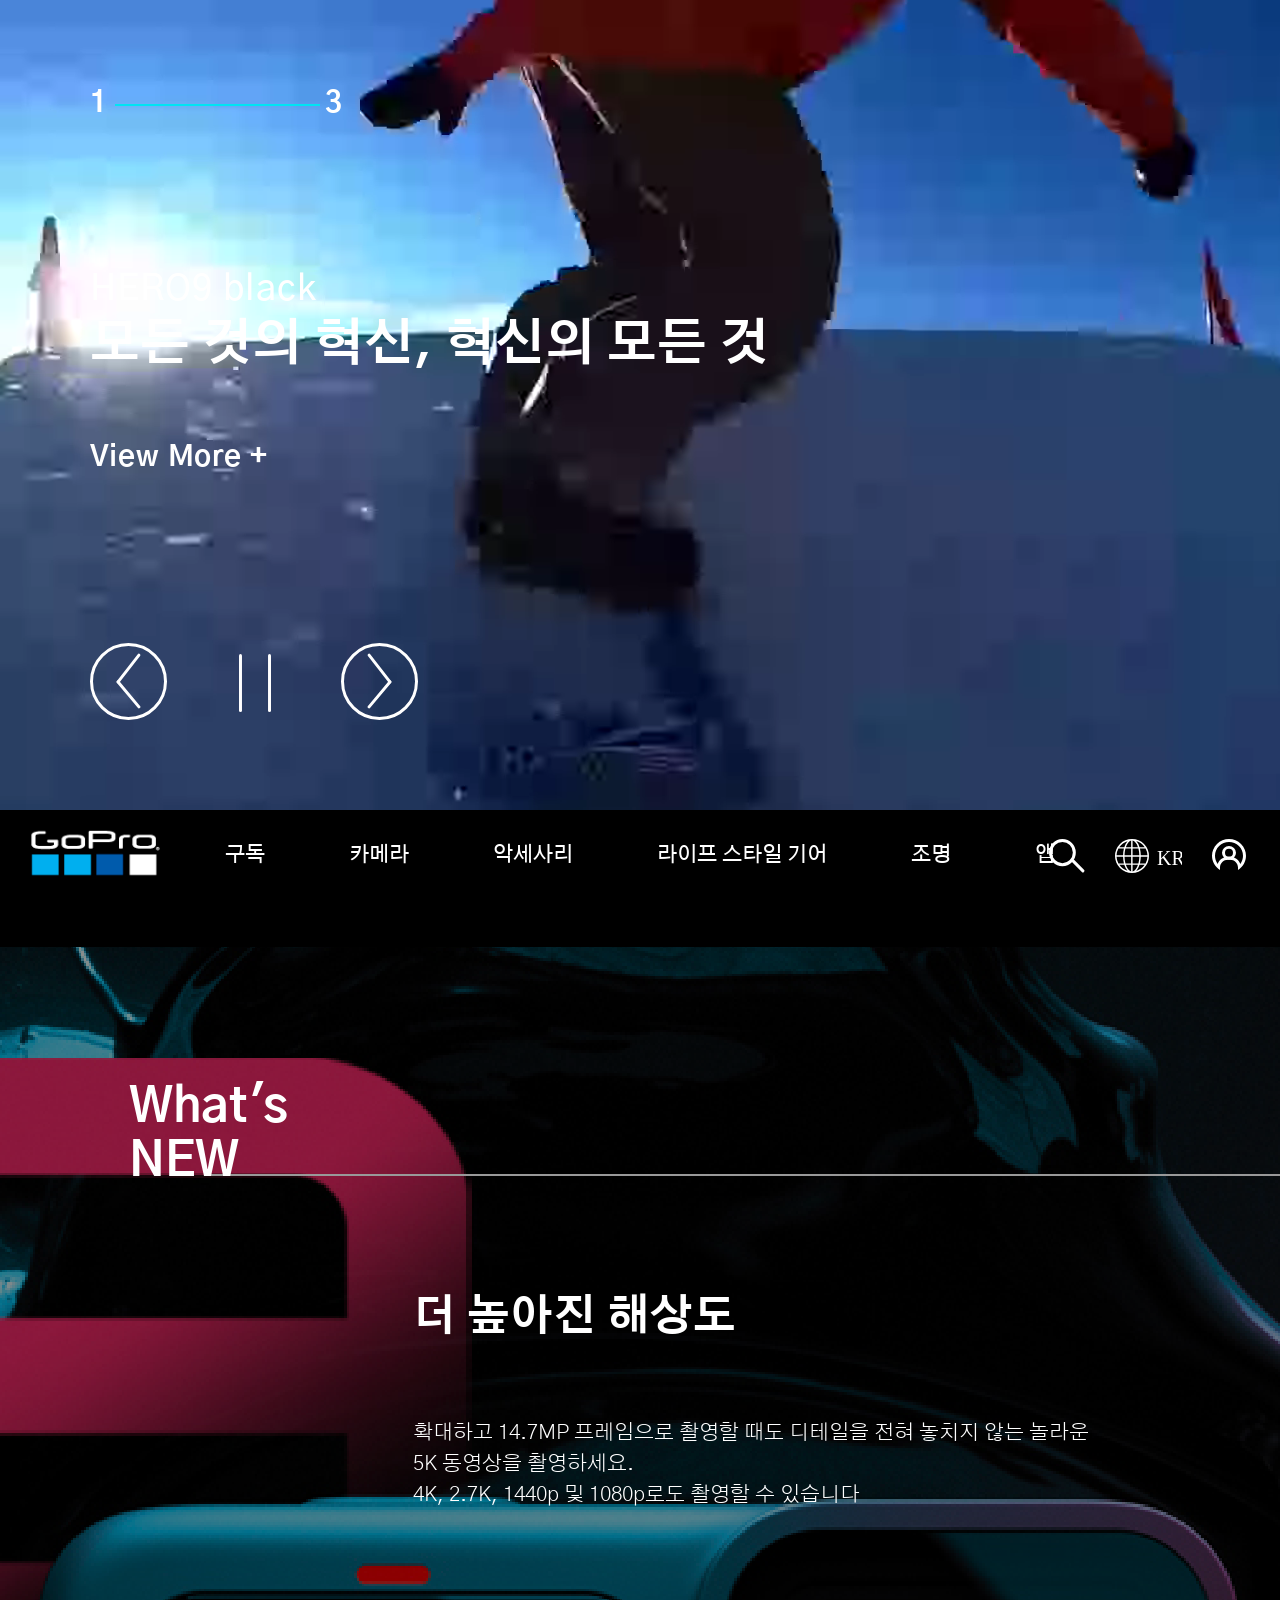
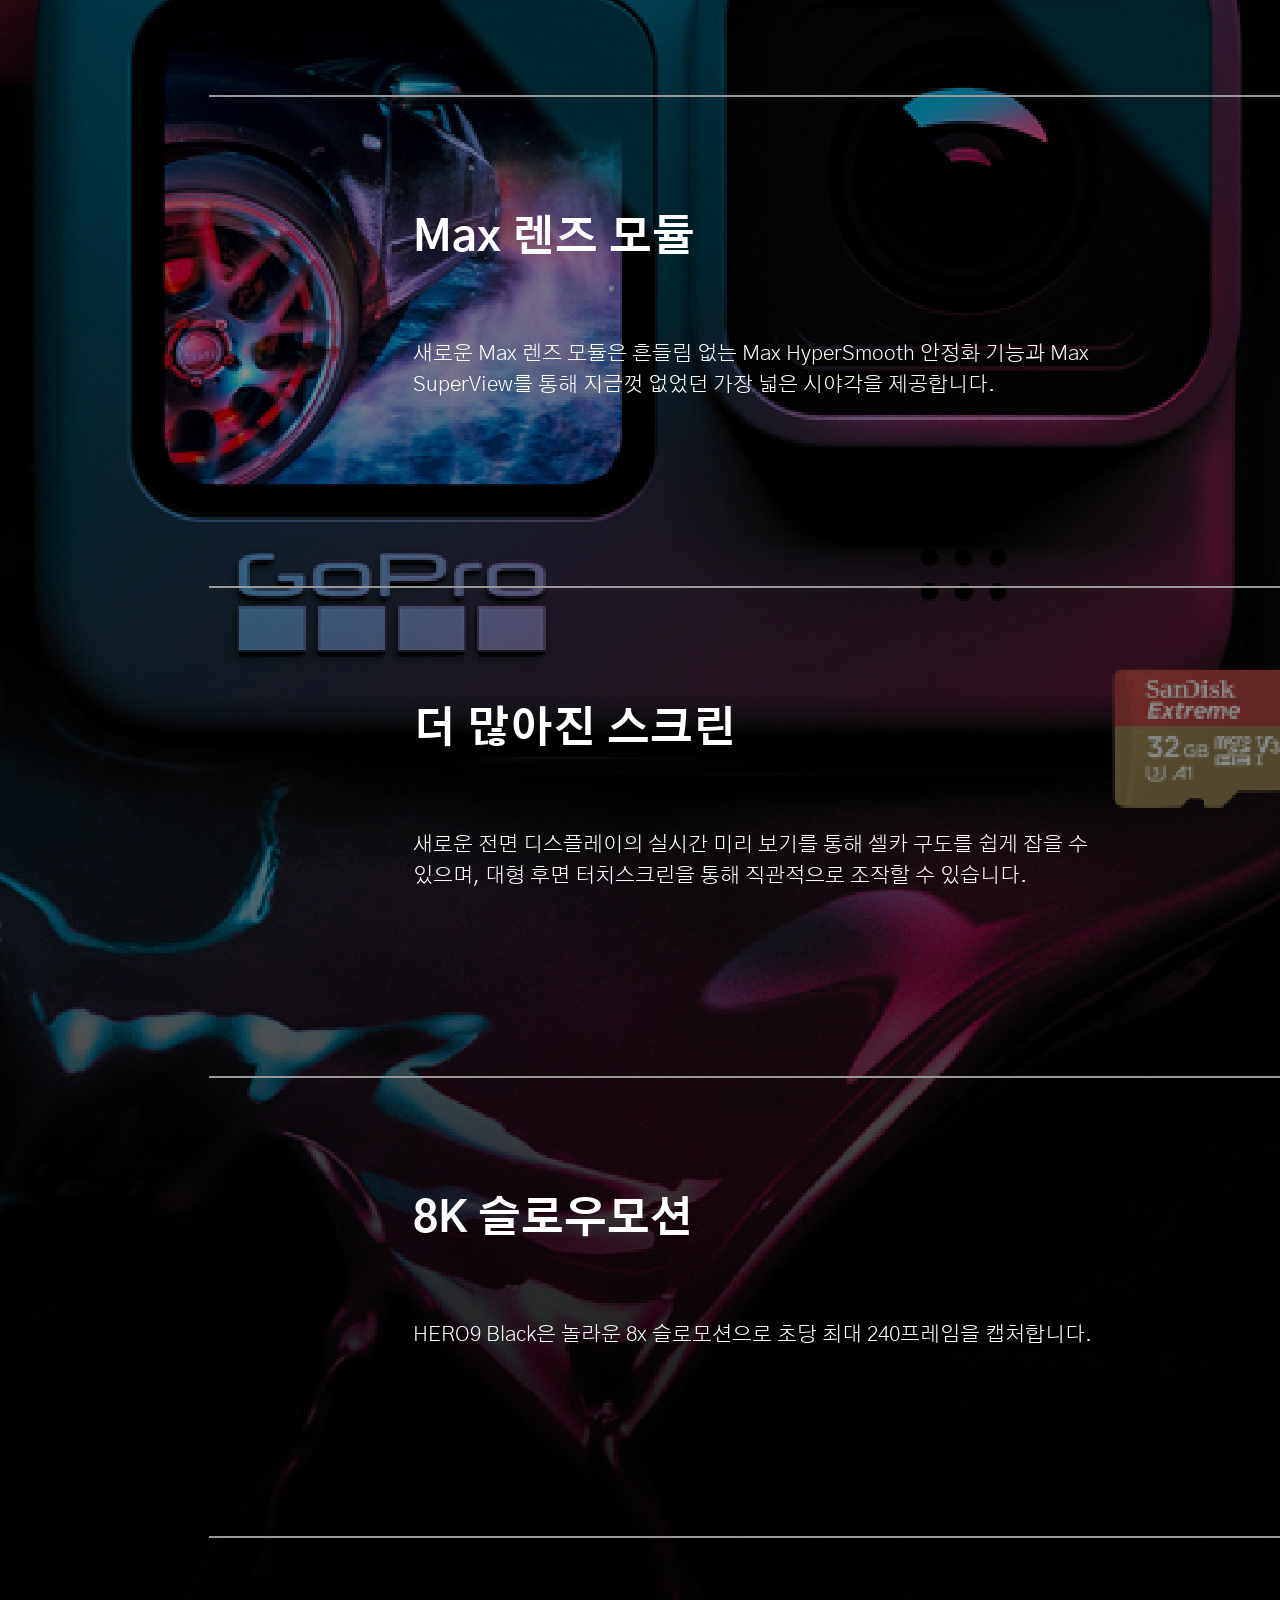
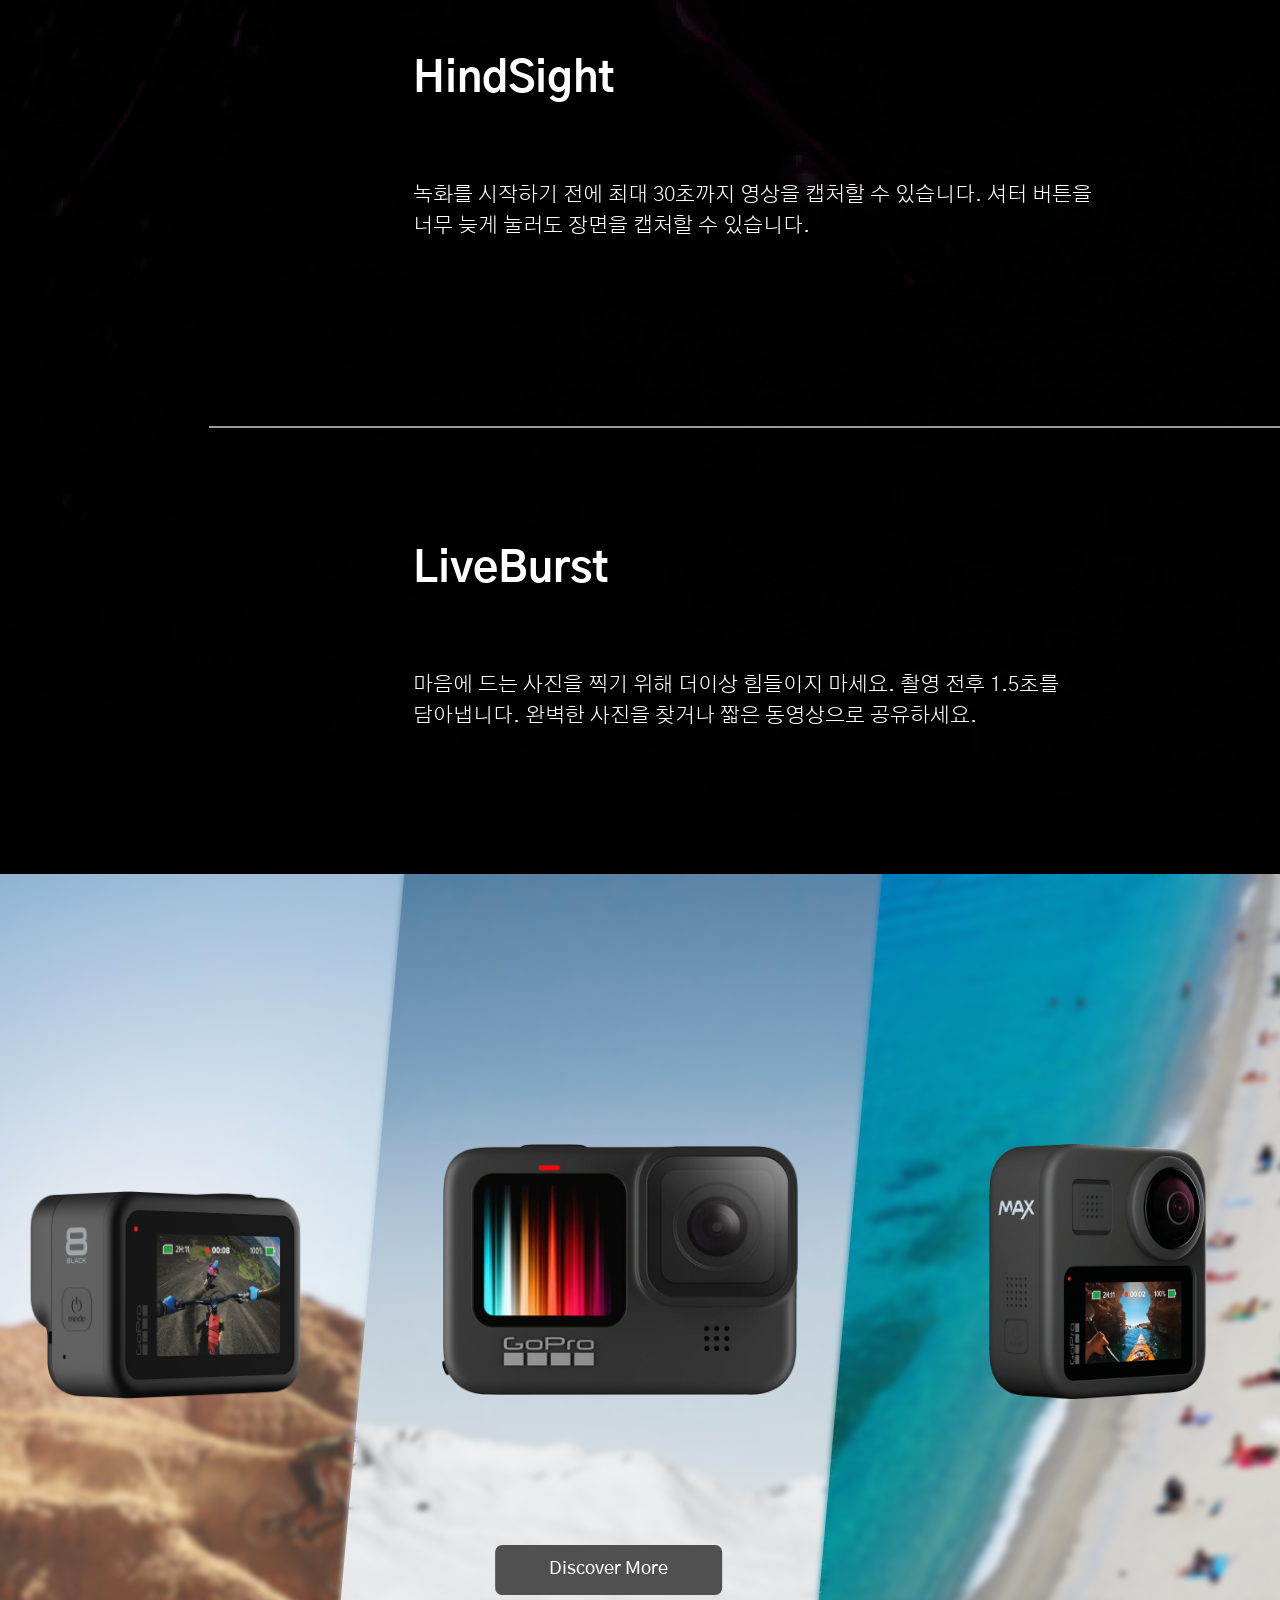
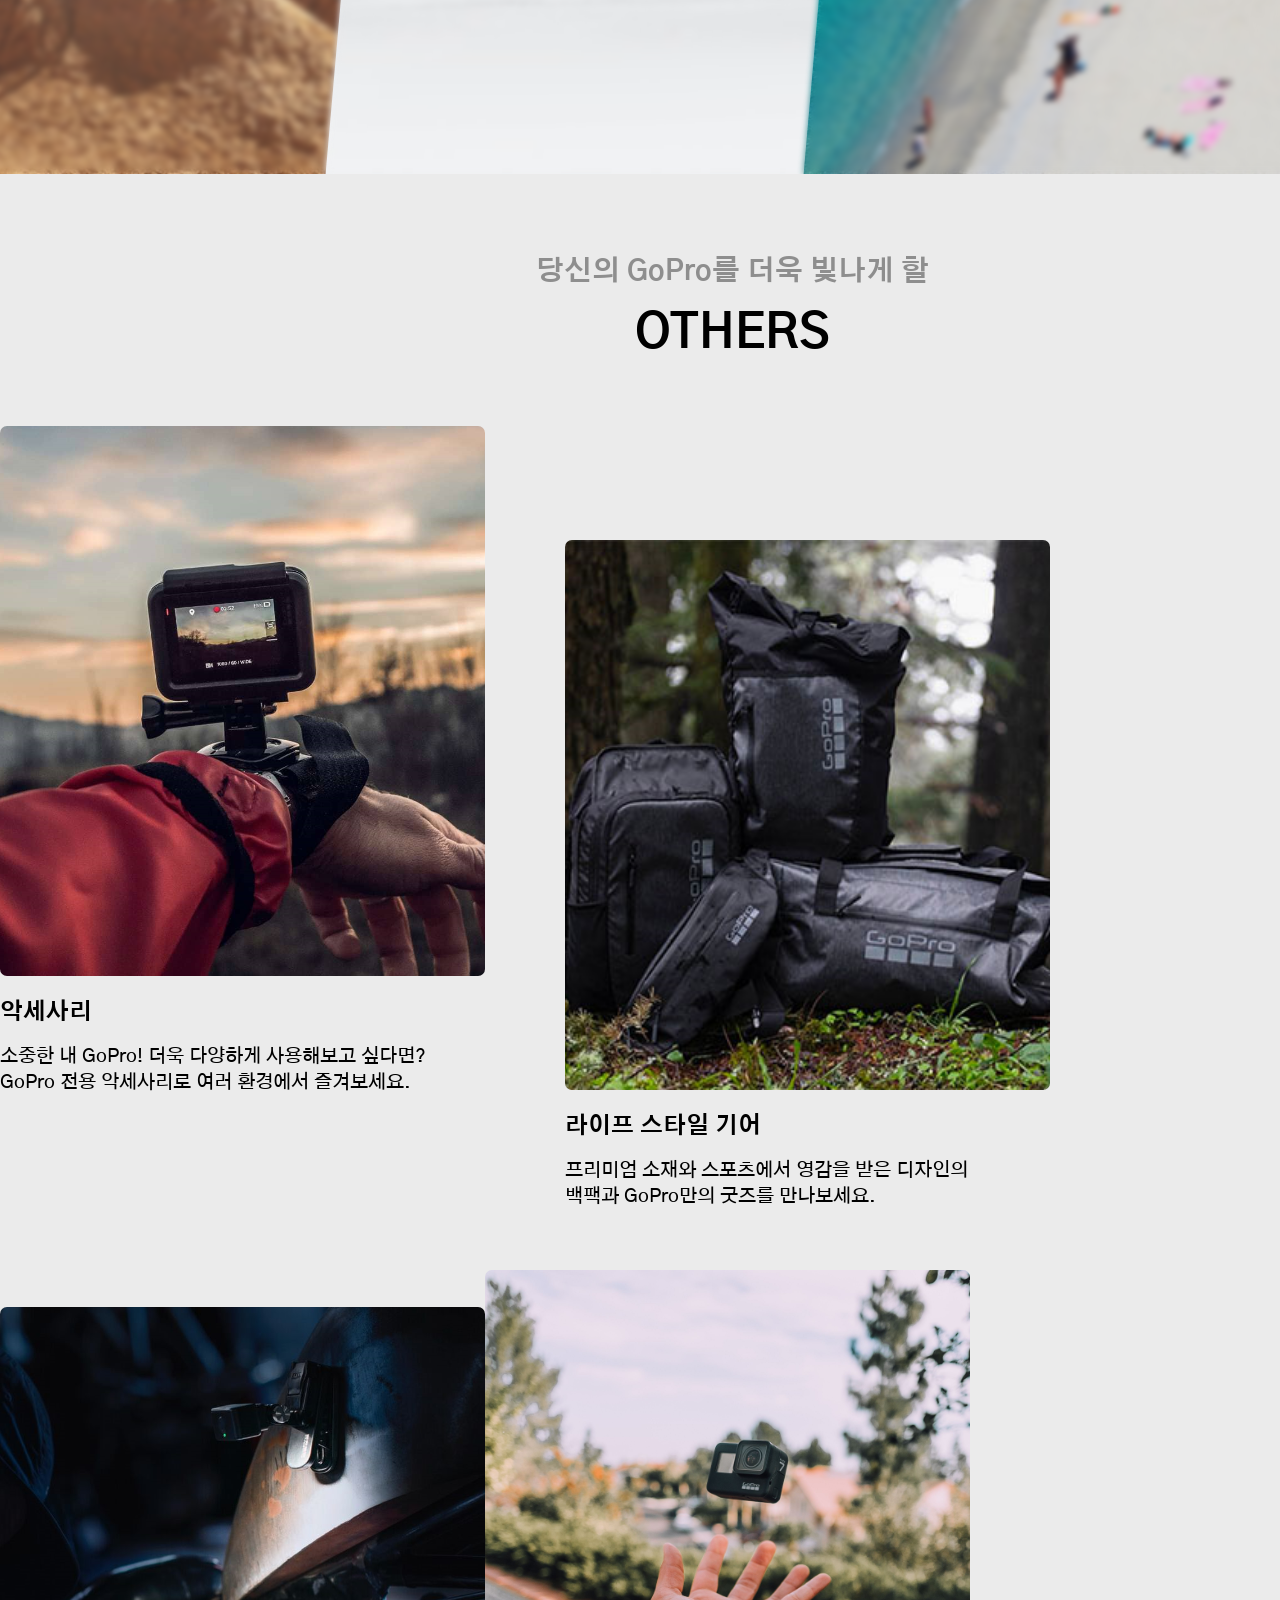
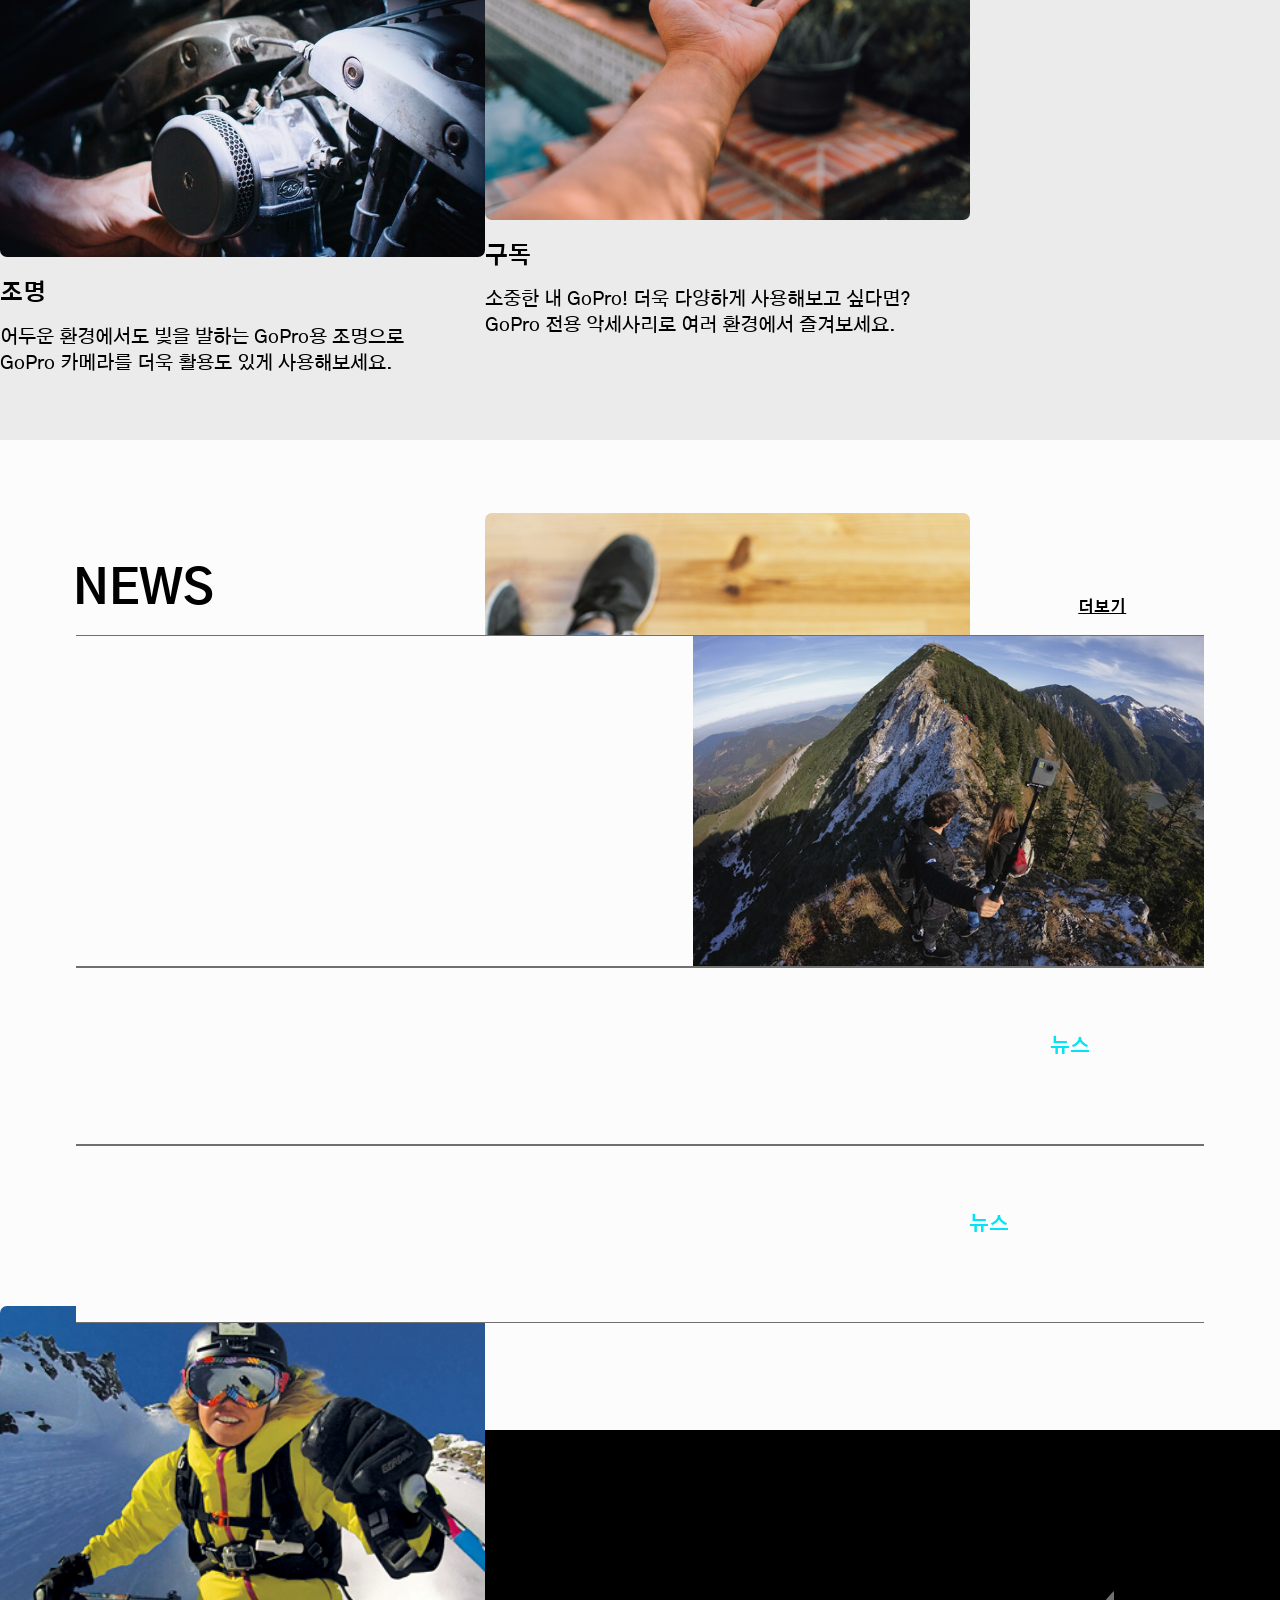
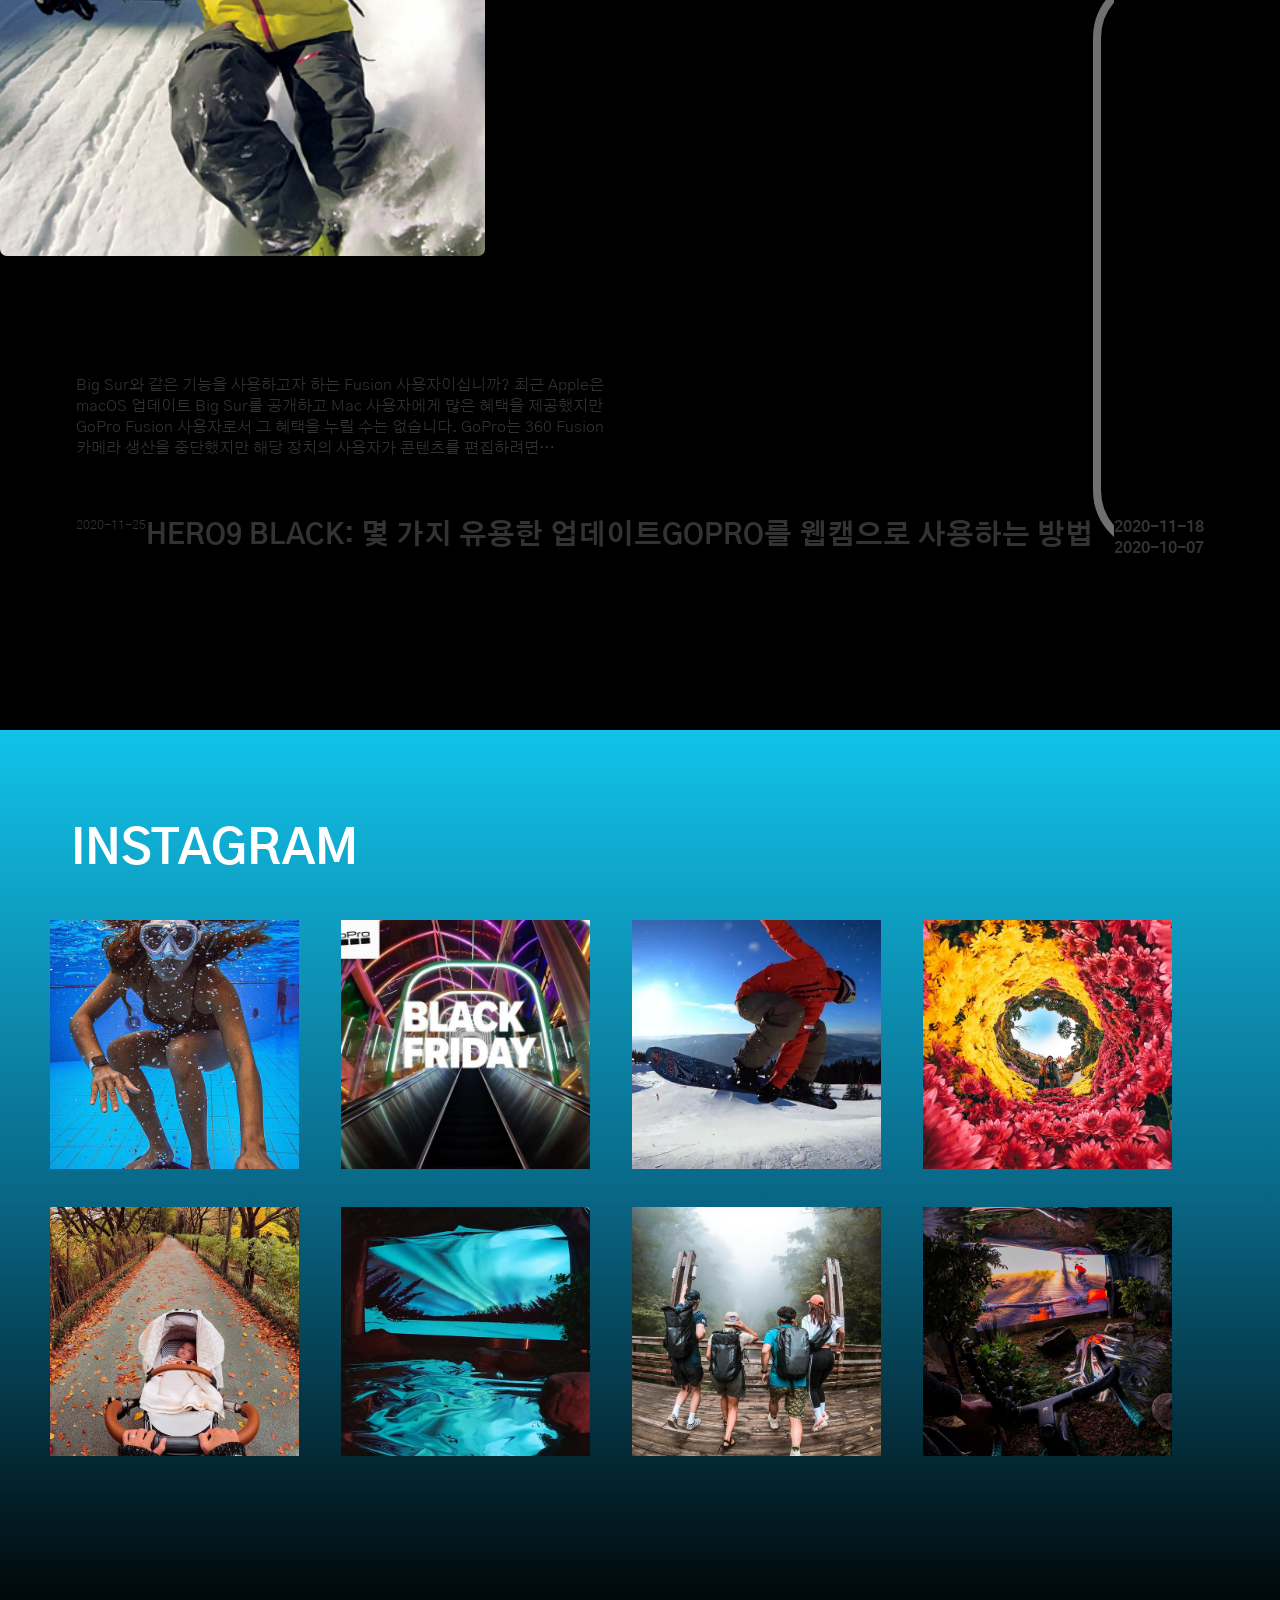
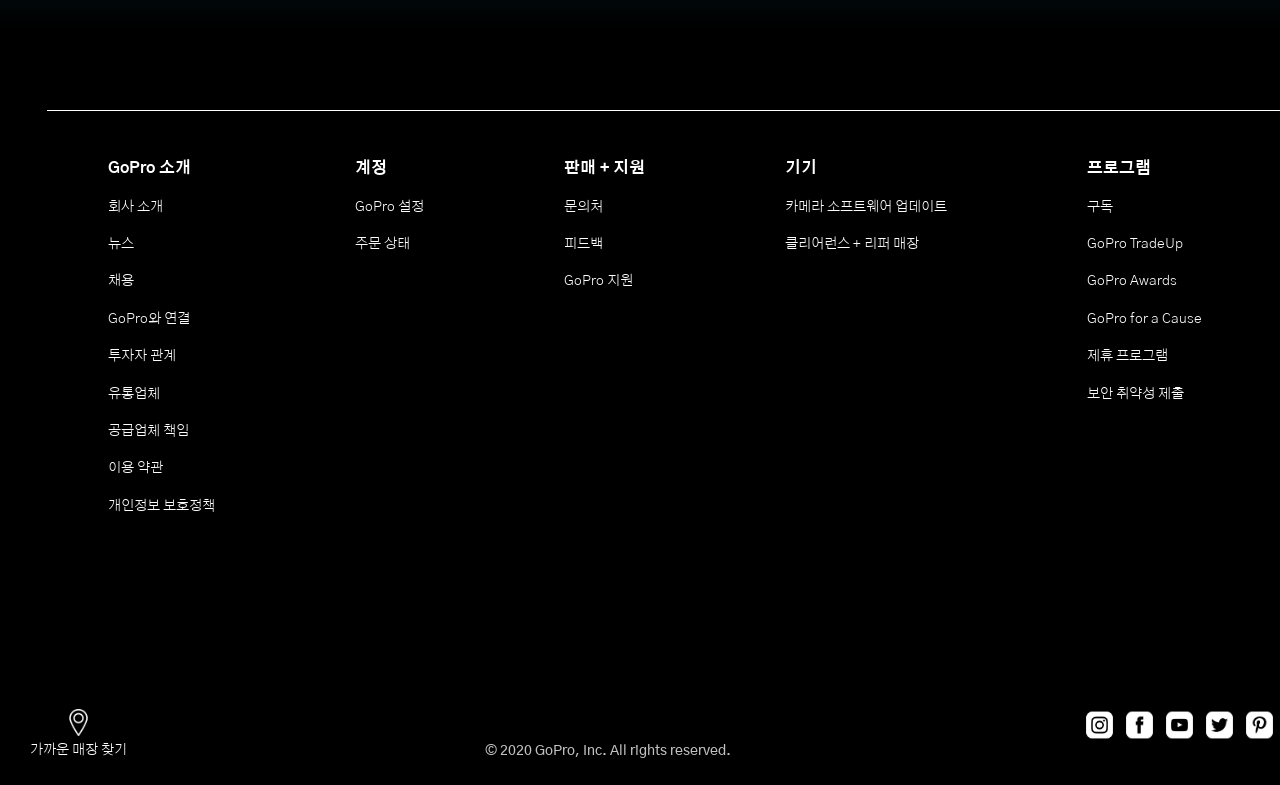
==== index.html @ 460a1410 "index title, 링크 추가" ====
<!DOCTYPE html>
<html lang="ko">

<head>
    <meta charset="UTF-8">
    <meta name="viewport" content="width=device-width, initial-scale=1.0">
    <title>GoPro - Be a Hero. Stay home</title>
    <link rel="apple-touch-icon" href="assets/img/common/iphone_icon.png">
    <link rel="shortcut icon" href="assets/img/common/androd_icon.png">
    <link rel="stylesheet" href="assets/css/swiper-bundle.css">
    <link rel="stylesheet" href="assets/css/common.css">
    <link rel="stylesheet" href="assets/css/layout.css">
    <link rel="stylesheet" href="assets/css/main.css">
    <script src="assets/js/jquery-1.12.4.min.js"></script>
    <script src="assets/js/swiper.min.js"></script>
    <script src="assets/js/common.js"></script>
    <script src="assets/js/main.js"></script>
</head>
<body>
    <div id="skip">
        <a href="#cnt1">본문 바로가기</a>
    </div>

    <div id="wrap">
        <header id="header" class="header">
            <h1 class="logo">
                <a href="index.html">
                    <img src="assets/img/common/GoPro_logo_white.svg" alt="GoPro 로고">
                    <div class="blind-b">GoPro</div>
                </a>
            </h1>
            <div class="util clearfix">
                <div class="search">
                    <button type="button" class="btn_open">
                        <span class="blind-b">검색창 열기</span>
                        <img src="assets/img/icon/search.svg" alt="검색창 열기">
                    </button>
                    <div class="search_wrap">
                        <form action="index.html" id="searchForm">
                            <div class="searchBg">
                                <label for="searchTxt" class="blind-b">검색어</label>
                                <input type="text" id="searchTxt" name="searchTxt" placeholder="검색어를 입력해주세요.">
                                <button><img src="#" alt="검색"></button>
                            </div>
                        </form>
                        <button type="button" class="btn_close">
                            <span class="blind-b">검색창 닫기</span>
                            <img src="assets/img/icon/close_btn.svg" alt="검색창 닫기">
                        </button>
                    </div>
                </div>
                <div class="lang">
                    <button type="button" >
                        <span class="blind-b">언어설정</span>
                        <img src="assets/img/icon/language.svg" alt="언어 설정">
                    </button>
                    <ul>
                        <li>
                            <a href="https://gopro.com/ko/kr/" class="first" aria-current="page">KOR</a>
                        </li>
                        <li>
                            <a href="https://gopro.com/en/us/">ENG</a>
                        </li>
                        <li>
                            <a href="https://gopro.com/ja/jp/" class="last">JAP</a>
                        </li>
                    </ul>
                </div>
                <div class="account">
                    <button type="button">
                        <span class="blind-b">계정</span>
                        <a href="https://gopro.com/login"><img src="assets/img/icon/account.svg" alt="계정"></a>
                    </button>
                </div>
            </div>
            <nav id="pcGnb">
                <ul id="pcUl">
                    <li><a href="">구독</a></li>
                    <li>
                        <a href="">카메라</a>
                        <div class="dep2wrap clearfix">
                            <ul>
                                <li><a href="">HERO9 BLACK</a></li>
                                <li><a href="">HERO8 BLACK</a></li>
                                <li><a href="">MAX</a></li>
                                <li><a href="">HERO7 BLACK</a></li>
                                <li><a href="">카메라 비교</a></li>
                            </ul>
                        </div>
                    </li>
                    <li>
                        <a href="">악세사리</a>
                        <div class="dep2wrap">
                            <ul>
                                <li><a href="">마운트</a></li>
                                <li><a href="">모듈</a></li>
                                <li><a href="">배터리</a></li>
                                <li><a href="">케이스</a></li>
                                <li><a href="">보호</a></li>
                            </ul>
                        </div>
                    </li>
                    <li>
                        <a href="">라이프 스타일 기어</a>
                        <div class="dep2wrap">
                            <ul>
                                <li><a href="">백팩+가방</a></li>
                                <li><a href="">케이스</a></li>
                                <li><a href="">의류</a></li>
                                <li><a href="">굿즈</a></li>
                            </ul>
                        </div>
                    </li>
                    <li><a href="">조명</a></li>
                    <li>
                        <a href="">앱</a>
                        <div class="dep2wrap">
                            <ul>
                                <li><a href="">GoPro 앱</a></li>
                                <li><a href="">GoPro PLAYER</a></li>
                                <li><a href="">GoPro 웹캠</a></li>
                                <li><a href="">REELSTEADY</a></li>
                            </ul>
                        </div>
                    </li>
                </ul>
            </nav>
        </header>

        <header id="mHeader" class="header">
            <h1 class="logo">
                <a href="index.html">
                    <img src="assets/img/common/GoPro_logo_white.svg" alt="GoPro 로고">
                    <div class="blind-b">GoPro</div>
                </a>
            </h1>
            <button type="button" class="menu_open">
                <img src="assets/img/icon/mMenu.svg" alt="메뉴 열기">
                <span class="blind-b">메뉴 열기</span>
            </button>
            <div class="mUtil">
                <div class="mgnb_wrap">
                    <!-- 닫기 버튼을 누르기 전까지 포커스는 .mgnb_wrap 내부에 머물러야 함, 스크립트 제어하기 쉽도록 첫번째 .first / 마지막 .last 추가함 -->
                        <div class="bg_white">
                            <button>
                                <a href="https://gopro.com/login" class="first">
                                    <img class="mAccount" src="assets/img/icon/account_black.svg" alt="계정 바로가기 아이콘">
                                </a>
                            </button>
                            <button>
                                <a href="https://gopro.com/ko/kr/">
                                    <img class="mshopping" src="assets/img/icon/shopping-cart_black.svg" alt="장바구니 아이콘">
                                </a>
                            </button>
                            <button>
                                <a href="#">
                                    <img class="mClose" src="assets/img/icon/close_black.svg" alt="네비게이션 닫기">
                                </a>
                            </button>
                        </div>
                        <nav id="mGnb">
                            <ul>
                                <li>
                                    <a href="https://gopro.com/ko/kr/shop/subscription/gopro-1%EA%B0%9C%EC%9B%94-%EA%B5%AC%EB%8F%85/GoProPlusMonthly.html">구독</a>
                                </li>
                                <li>
                                    <a href="https://gopro.com/ko/kr/shop/cameras">카메라</a>
                                    <ul class="dep2">
                                        <li><a href="https://gopro.com/ko/kr/shop/cameras/hero9-black/CHDHX-901-master.html">HERO9 BLACK</a></li>
                                        <li><a href="https://gopro.com/ko/kr/shop/cameras/hero8-black/CHDHX-801-master.html">HERO8 BLACK</a></li>
                                        <li><a href="https://gopro.com/ko/kr/shop/cameras/max/CHDHZ-201-master.html">MAX</a></li>
                                        <li><a href="https://gopro.com/ko/kr/shop/cameras/hero7-black/CHDHX-701-master.html">HERO7 BLACK</a></li>
                                        <li><a href="https://gopro.com/ko/kr/compare">카메라 비교하기</a></li>
                                    </ul>
                                </li>
                                <li>
                                    <a href="https://gopro.com/ko/kr/shop/mounts-accessories">악세사리</a>
                                    <ul class="dep2">
                                        <li><a href="https://gopro.com/ko/kr/shop/mounts-accessories/camera-mounts">마운트</a></li>
                                        <li><a href="https://gopro.com/ko/kr/shop/mounts-accessories/vlogging-camera-mods">모듈</a></li>
                                        <li><a href="https://gopro.com/ko/kr/shop/mounts-accessories/camera-batteries-chargers">배터리</a></li>
                                        <li><a href="https://gopro.com/ko/kr/shop/mounts-accessories/camera-bags-cases">케이스</a></li>
                                        <li><a href="https://gopro.com/ko/kr/shop/mounts-accessories/camera-lens-protectors">보호</a></li>
                                    </ul>
                                </li>
                                <li>
                                    <a href="https://gopro.com/ko/kr/shop/lifestyle-gear">라이프 스타일 기어</a>
                                    <ul class="dep2">
                                        <li><a href="https://gopro.com/ko/kr/shop/lifestyle-gear/backpacks-bags">백팩+가방</a></li>
                                        <li><a href="https://gopro.com/ko/kr/shop/lifestyle-gear/cases">케이스</a></li>
                                        <li><a href="https://gopro.com/ko/kr/shop/lifestyle-gear/clothing">의류</a></li>
                                        <li><a href="https://gopro.com/ko/kr/shop/lifestyle-gear/goods">굿즈</a></li>
                                    </ul>
                                </li>
                                <li>
                                    <a href="https://gopro.com/ko/kr/shop/lighting">조명</a>
                                </li>
                                <li>
                                    <a href="https://gopro.com/ko/kr/shop/softwareandapp">앱</a>
                                    <ul class="dep2">
                                        <li><a href="https://gopro.com/ko/kr/shop/softwareandapp">GoPro 앱</a></li>
                                        <li><a href="https://community.gopro.com/t5/ko/GoPro-Player/ta-p/472244?profile.language=ko">GoPro PLAYER</a></li>
                                        <li><a href="https://community.gopro.com/t5/en/How-to-Use-Your-GoPro-as-a-Webcam/ta-p/665493/redirect_from_archived_page/true#U665493">GoPro 웹캠</a></li>
                                        <li><a href="https://www.reelsteady.com/pages/go-details">REELSTEADY</a></li>
                                    </ul>
                                </li>
                            </ul>
                        </nav>
                        <div class="searchLang">
                            <button type="button" class="btn_open">
                                <img src="assets/img/icon/search_black.svg" alt="검색창 열기">
                                <span class="blind-b">검색창 열기</span>
                            </button>
                            <div class="search_wrap">
                                <form action="index.html" id="mSearchForm">
                                    <div class="searchBg">
                                        <label for="mSearchTxt" class="blind-b">검색어</label>
                                        <input type="text" id="mSearchTxt" name="mSearchTxt" placeholder="검색어를 입력해주세요.">
                                        <button><img src="" alt="검색"></button>
                                    </div>
                                </form>
                                <button type="button" class="btn_close">
                                    <img src="assets/img/icon/close_btn.svg" alt="검색창 닫기">
                                </button>
                            </div>
                            <div class="lang">
                                <button type="button">
                                    <img src="assets/img/icon/lang_black.svg" alt="">
                                    <span class="blind-b">언어설정</span>
                                </button>
                                <ul>
                                    <li><a href="" aria-current="page">KOR</a></li>
                                    <li><a href="">ENG</a></li>
                                    <li><a href="">JAP</a></li>
                                </ul>
                            </div>
                        </div>
                    <!-- </div> -->
                </div>
            </div>
        </header>

        <div id="fullpage">
            <section class="section" id="cnt1">
                <h2 class="blind-b">GoPro 신규 제품 소개</h2>

                <div class="swiper-container">
                    <div class="swiper-wrapper">
                        <div class="swiper-slide slide1">
                            <video id="videoBg1920" muted autoplay playsinline>
                                <source src="assets/video/video1920.mp4" type="video/mp4">
                                <source src="assets/video/video1920.webm" type="video/webm">
                                <source src="assets/video/video1920.ogg" type="video/ogg">
                                현재 브라우저는 동영상을 지원하지 못합니다. 브라우저를 업데이트해주세요.
                            </video>
                            <video id="videoBg768" muted autoplay playsinline>
                                <source src="assets/video/video768.mp4" type="video/mp4">
                                <source src="assets/video/video768.webm" type="video/webm">
                                <source src="assets/video/video768.ogg" type="video/ogg">
                                    현재 브라우저는 동영상을 지원하지 못합니다. 브라우저를 업데이트해주세요.
                            </video>
                            <video id="videoBg414" muted autoplay playsinline>
                                <source src="assets/video/video414.mp4" type="video/mp4">
                                <source src="assets/video/video414.webm" type="video/webm">
                                <source src="assets/video/video414.ogg" type="video/ogg">
                                현재 브라우저는 동영상을 지원하지 못합니다. 브라우저를 업데이트해주세요.
                            </video>
                            <div class="txtbox">
                                <p>HERO9 black</p>
                                <h3>모든 것의 혁신, 혁신의 모든 것</h3>
                                <div class="linkWrapper">
                                    <span class="innerWrapper">
                                        <a href="https://gopro.com/ko/kr/shop/cameras/hero9-black/CHDHX-901-master.html" class="viewBtn">View More +</a>
                                    </span>
                                </div>
                            </div>
                        </div>
                        <div class="swiper-slide slide2">
                            <div class="txtbox">
                                <p>Only this week</p>
                                <h3>블랙 프라이데이 통 큰 할인</h3>
                                <p>32GB SD카드 및 케이스 증정</p>
                                <div class="linkWrapper">
                                    <span class="innerWrapper">
                                        <a href="https://gopro.com/ko/kr/shop/cameras/hero9-black/CHDHX-901-master.html" class="viewBtn">View More +</a>
                                    </span>
                                </div>
                            </div>
                        </div>
                        <div class="swiper-slide slide3">
                            <div class="simpleExplan">
                                <div class="simpleWrap cloud">
                                    <img src="assets/img/icon/cloud.svg" alt="클라우드 저장소">
                                    <p>무제한 클라우드 저장소</p>
                                </div>
                                <div class="simpleWrap discount">
                                    <img src="assets/img/icon/discount.svg" alt="50프로 할인">
                                    <p>사이트 내 50% 할인</p>
                                </div>
                                <div class="simpleWrap cameraChange">
                                    <img src="assets/img/icon/camera change.svg" alt="카메라 교체">
                                    <p>카메라 무상 교체</p>
                                </div>
                            </div>
                            <div class="txtbox">
                                <p>GoPro 구독</p>
                                <h3>최고의 혜택을 잡으세요</h3>
                                <div class="linkWrapper">
                                    <span class="innerWrapper">
                                        <a href="https://gopro.com/ko/kr/shop/subscription/gopro-1%EA%B0%9C%EC%9B%94-%EA%B5%AC%EB%8F%85/GoProPlusMonthly.html" class="viewBtn">View More +</a>
                                    </span>
                                </div>
                            </div>
                        </div>
                    </div>

                    <div class="pagewrap">
                        <div class="swiper-pagination"></div>
                        <!-- 로딩바 -->
                        <div class="swiper-progress-bar">
                            <span class="slide_progress-bar"></span>
                        </div>
                    </div>
                    
                    <div class="controller">
                        <div class="swiper-button-wrap">
                            <div class="swiper-button-prev"></div>
                            <div class="swiper-button-next"></div>
                        </div>

                        <button class="autoplay play_stop">
                            <span class="blind-b">재생</span>
                        </button>
                        <button class="pause play_stop">
                            <span class="blind-b">일시정지</span>
                        </button>
                    </div>
                </div>
            </section>

            <section class="section" id="cnt2">
                <h2 class="blind-b">GoPro 신제품 HERO9 BLACK 소개</h2>

                <div class="newbie">
                    <div class="newbieTxt">
                        <strong>What's<br>NEW</strong>
                        <div class="detailWrap">
                            <div class="newbieDetail">
                                <h3>더 높아진 해상도</h3>
                                <p>확대하고 14.7MP 프레임으로 촬영할 때도 디테일을 전혀 놓치지 않는 놀라운 5K 동영상을 촬영하세요.
                                    <br>
                                    4K, 2.7K, 1440p 및 1080p로도 촬영할 수 있습니다</p>
                            </div>
                            <div class="newbieDetail">
                                <h3>Max 렌즈 모듈</h3>
                                <p>새로운 Max 렌즈 모듈은 흔들림 없는 Max HyperSmooth 안정화 기능과 Max SuperView를 통해 지금껏 없었던 가장 넓은 시야각을 제공합니다.</p>
                            </div>
                            <div class="newbieDetail">
                                <h3>더 많아진 스크린</h3>
                                <p>새로운 전면 디스플레이의 실시간 미리 보기를 통해 셀카 구도를 쉽게 잡을 수 있으며, 대형 후면 터치스크린을 통해 직관적으로 조작할 수 있습니다.</p>
                            </div>
                            <div class="newbieDetail">
                                <h3>8K 슬로우모션</h3>
                                <p>HERO9 Black은 놀라운 8x 슬로모션으로 초당 최대 240프레임을 캡처합니다.</p>
                            </div>
                            <div class="newbieDetail">
                                <h3>HindSight</h3>
                                <p>녹화를 시작하기 전에 최대 30초까지 영상을 캡처할 수 있습니다.
                                셔터 버튼을 너무 늦게 눌러도 장면을 캡처할 수 있습니다.</p>
                            </div>
                            <div class="newbieDetail">
                                <h3>LiveBurst</h3>
                                <p>마음에 드는 사진을 찍기 위해 더이상 힘들이지 마세요.
                                촬영 전후 1.5초를 담아냅니다. 완벽한 사진을 찾거나 짧은 동영상으로 공유하세요.</p>
                            </div>
                        </div>
                    </div>
                </div>
            </section>

            <section class="section" id="cnt3">
                <h2 class="blind-b">최신 카메라</h2>
                <div class="camerasWrap">
                    <div class="camera" id="camera1">
                        <img class="cameras fade cameraR" src="assets/img/main/hero8.png" alt="HERO8 BLACK 뒷면">
                    </div>
                    <div class="camera" id="camera2">
                        <img class="cameras fade up" src="assets/img/main/hero9.png" alt="HERO9 BLACK 전면">
                        <a href="https://gopro.com/ko/kr/shop/cameras" class="discover_btn fade smaller">Discover More</a>
                    </div>
                    <div class="camera" id="camera3">
                        <img class="cameras fade up" src="assets/img/main/max.png" alt="MAX 측면">
                    </div>
                </div>
            </section>

            <section class="section" id="cnt4">
                <h2 class="blind-b">카테고리</h2>

                <div class="category">
                    <p class="fade right">당신의 GoPro를 더욱 빛나게 할</p>
                    <strong class="fade left">OTHERS</strong>
                    <div class="categoryOuterWrap">
                        <div class="categoryInnerWrap">
                            <div class="categoryWrap " id="acc">
                                <div class="otherWrap fade up">
                                    <a href="https://gopro.com/ko/kr/shop/mounts-accessories"  >
                                        <img class="beforeHover" src="assets/img/main/other_1_acc.png" alt="악세사리">
                                        <img class="hoverImg" src="assets/img/main/other_1_1_acc.png" alt="악세사리 컷 이미지">
                                    </a>
                                    <h4>악세사리</h4>
                                    <p>소중한 내 GoPro! 더욱 다양하게 사용해보고 싶다면? GoPro 전용 악세사리로 여러 환경에서 즐겨보세요.</p>
                                </div>
                            </div>
                            <div class="categoryWrap" id="lifeStyle">
                                <div class="otherWrap fade up">
                                    <a href="https://gopro.com/ko/kr/shop/lifestyle-gear">
                                        <img class="beforeHover" src="assets/img/main/other_2_lifeStyleGear.png" alt="라이프 스타일 기어">
                                        <img class="hoverImg" src="assets/img/main/other_2_1_lifeStyleGear.png" alt="라이프 스타일 기어 컷 이미지">
                                    </a>
                                    <h4>라이프 스타일 기어</h4>
                                    <p>프리미엄 소재와 스포츠에서 영감을 받은 디자인의 백팩과 GoPro만의 굿즈를 만나보세요.</p>
                                </div>
                            </div>
                            <div class="categoryWrap" id="light">
                                <div class="otherWrap fade up">
                                    <a href="https://gopro.com/ko/kr/shop/lighting">
                                        <img class="beforeHover" src="assets/img/main/other_3_light.png" alt="조명">
                                        <img class="hoverImg" src="assets/img/main/other_3_1_light.png" alt="조명 컷 이미지"></a>
                                    <h4>조명</h4>
                                    <p>어두운 환경에서도 빛을 발하는 GoPro용 조명으로 GoPro 카메라를 더욱 활용도 있게 사용해보세요.</p>
                                </div>
                            </div>
                            <div class="categoryWrap" id="subs">
                                <div class="otherWrap fade up">
                                    <a href="https://gopro.com/ko/kr/shop/subscription/gopro-1%EA%B0%9C%EC%9B%94-%EA%B5%AC%EB%8F%85/GoProPlusMonthly.html">
                                        <img class="beforeHover" src="assets/img/main/other_4_subscribe.png" alt="구독">
                                        <img class="hoverImg" src="assets/img/main/other_4_1_subscribe.png" alt="구독 아이콘 이미지">
                                    </a>
                                    <h4>구독</h4>
                                    <p>소중한 내 GoPro! 더욱 다양하게 사용해보고 싶다면? GoPro 전용 악세사리로 여러 환경에서 즐겨보세요.</p>
                                </div>
                            </div>
                            <div class="categoryWrap" id="app">
                                <div class="otherWrap fade up">
                                    <a href="https://gopro.com/ko/kr/shop/softwareandapp">
                                        <img class="beforeHover" src="assets/img/main/other_5_app.png" alt="어플리케이션">
                                    <img class="hoverImg" src="assets/img/main/other_5_1_app.png" alt="어플리케이션 아이콘 이미지">
                                </a>
                                    <h4>어플리케이션</h4>
                                    <p>GoPro를 더욱 활용적으로 즐길 수 있는 가장 간단한 방법! 간편한 자동 편집으로 누구든 멋진 동영상 제작이 가능합니다.</p>
                                </div>
                            </div>
                            <div class="categoryWrap" id="cloth">
                                <div class="otherWrap fade up">
                                    <a href="https://gopro.com/ko/kr/shop/lifestyle-gear/clothing">
                                        <img class="beforeHover"src="assets/img/main/other_6_clothes.png" alt="의류">
                                        <img class="hoverImg" src="assets/img/main/other_6_1_clothes.png" alt="의류 컷 이미지">
                                    </a>
                                    <h4>의류</h4>
                                    <p>어디서든 즐길 수 있는 GoPro만의 기능성 의류로 더욱 활동적인 샷을 노려보세요!</p>
                                </div>
                            </div>
                        </div>
                    </div>
                </div> 
            </section>

            <section class="section" id="cnt5">
                <h2 class="blind-b">최신뉴스</h2>
                <div class="news fade up" id="news">
                    <div class="newsWrap">
                        <strong>NEWS</strong>
                        <div class="newsCntWrap">
                            <ul>
                                <li>
                                    <a href="https://gopro.com/ko/kr/news" class="on">
                                        <p class="category">뉴스</p>
                                        <h5 class="tit">FUSION + MACOS 사용자를 위한 알림</h5>
                                        <p class="txt">Big Sur와 같은 기능을 사용하고자 하는 Fusion 사용자이십니까? 최근 Apple은 macOS 업데이트 Big Sur를 공개하고 Mac 사용자에게 많은 혜택을 제공했지만 GoPro Fusion 사용자로서 그 혜택을 누릴 수는 없습니다. GoPro는 360 Fusion 카메라 생산을 중단했지만 해당 장치의 사용자가 콘텐츠를 편집하려면…</p>
                                        <p class="date">2020-11-25</p>
                                        <div class="img">
                                            <img src="assets/img/main/news_cnt1x2.png" alt="산 정산에서 고프로 MAX를 들고 있는 남자">
                                        </div>
                                    </a>
                                </li>
                                <li>
                                    <a href="https://gopro.com/ko/kr/news">
                                        <p class="category">뉴스</p>
                                        <h5 class="tit">HERO9 BLACK: 몇 가지 유용한 업데이트</h5>
                                        <p class="txt">GoPro에서는 HERO9 Black이 전 세계 모든 곳에서 사랑받고 있다는 사실을 느끼고 있습니다. HyperSmooth 3.0부터 5K 촬영까지 GoPro에서는 흥분되는 리뷰, 언박싱 그리고 기사를 확인했습니다.
                                        <p class="date">2020-11-18</p>
                                        <div class="img">
                                            <img src="assets/img/main/news_cnt2x2.png" alt="스탠딩 고프로의 모습">
                                        </div>
                                    </a>
                                </li>
                                <li>
                                    <a href="https://gopro.com/ko/kr/news">
                                        <p class="category">뉴스</p>
                                        <h5 class="tit">GOPRO를 웹캠으로 사용하는 방법</h5>
                                        <p class="txt">요즘에는 필요한 화상 회의 형태가 저마다 다릅니다. 이제 HERO8 Black은 고화질 웹캠으로 작동하므로 홈스쿨링과 미술 교사부터 열정적인 요리사와 피트니스 강사에 이르기까지 자신의 작품을 보다 잘 보여주는 다양한 관점을 손쉽게 공유할 수 있습니다. 또한 단지 고성능 웹캠을 찾고 있다면…</p>
                                        <p class="date">2020-10-07</p>
                                        <div class="img">
                                            <img src="assets/img/main/news_cnt3x2.png" alt="고프로를 웹캠으로 사용해 요가를 하는 여자">
                                        </div>
                                    </a>
                                </li>
                            </ul>
                        </div>
                        <a href="https://gopro.com/ko/kr/news" class="underline_btn">더보기</a>
                    </div>
                </div>
            </section>

            <section class="section" id="cnt6">
                <h2 class="blind-b">유튜브 영상</h2>

                <div class="video">
                    <div class="marquee">
                        <p>Go Pro, Be a HERO Go Pro, Be a HERO Go Pro, Be a HERO</p>
                    </div>
                    <div class="videoWrap">
                        <div class="videoInner">
                            <strong>VIDEO</strong>
                            
                            <div class="iframe clearfix">
                                <div class="iframeLeft">
                                    <iframe title="고프로 암벽등반 유튜브 동영상" width="673" height="377" src="https://www.youtube.com/embed/dFITY0dsFO4" allow="accelerometer; autoplay; clipboard-write; encrypted-media; gyroscope; picture-in-picture" allowfullscreen></iframe>
                                </div>
                                <div class="iframeRight">
                                    <iframe title="고프로 카약타기 유튜브 동영상" width="325" height="182" src="https://www.youtube.com/embed/ghzDZfRnrp4" allow="accelerometer; autoplay; clipboard-write; encrypted-media; gyroscope; picture-in-picture" allowfullscreen></iframe>
                                    <iframe  title="고프로 스노우보딩 유튜브 동영상"width="325" height="182" src="https://www.youtube.com/embed/VC7rgeGGjmc" allow="accelerometer; autoplay; clipboard-write; encrypted-media; gyroscope; picture-in-picture" allowfullscreen></iframe>
                                </div>
                            </div>
                            <a href="" class="underline_btn">
                                <span class="blind-b">유튜브 영상 더보기</span>
                            더보기
                            </a>
                        </div>
                    </div>
                </div>
            </section>

            <section class="section" id="cnt7">
                <h2 class="blind-b">인스타그램</h2>

                <div class="insta">
                    <strong class="fade up">INSTAGRAM</strong>
                    <div class="instaOuterWrap">
                        <div class="instaWrap max1440 fade up">
                                <a href="https://www.instagram.com/p/CIFAdcGjBKA/" target="_blank" aria-label="고프로 코리아 인스타그램 게시물 링크이동"><img src="assets/img/main/insta_1.jpg" alt="물 속에서 수영하는 여자"></a>
                                <a href="https://www.instagram.com/p/CIK7OPtD27_/" target="_blank" aria-label="고프로 코리아 인스타그램 게시물 링크이동"><img src="assets/img/main/insta_2.jpg" alt="블랙 프라이데이 세일 안내"></a>
                                <a href="https://www.instagram.com/p/CH7W360AZfp/" target="_blank" aria-label="고프로 코리아 인스타그램 게시물 링크이동"><img src="assets/img/main/insta_3.jpg" alt="스노우보드를 타고 있는 남자"></a>
                                <a href="https://www.instagram.com/p/CH97WfsD5nZ/" target="_blank" aria-label="고프로 코리아 인스타그램 게시물 링크이동"><img src="assets/img/main/insta_4.jpg" alt="꽃밭에 둘러쌓여 사진을 찍는 커플"></a>
                                <a href="https://www.instagram.com/p/CIS285mDMaj/" target="_blank" aria-label="고프로 코리아 인스타그램 게시물 링크이동"><img src="assets/img/main/insta_5.jpg" alt="유모차에 있는 아기를 위쪽에서 바라보는 사진"></a>
                                <a href="https://www.instagram.com/p/CIAi09ID5GC/" target="_blank" aria-label="고프로 코리아 인스타그램 게시물 링크이동"><img src="assets/img/main/insta_6.jpg" alt="마치 오로라가 떠있는 듯한 고프로 체험관 전경"></a>
                                <a href="https://www.instagram.com/p/CH4YNhKDTmm/" target="_blank" aria-label="고프로 코리아 인스타그램 게시물 링크이동"><img src="assets/img/main/insta_7.jpg" alt="산행을 나서는 네 명의 사람들"></a>
                                <a href="https://www.instagram.com/p/CHzpmHJjVVH/" target="_blank" aria-label="고프로 코리아 인스타그램 게시물 링크이동"><img src="assets/img/main/insta_8.jpg" alt="고프로 히어로9을 체험해볼 수 있는 홍대의 체험관"></a>
                        </div>
                    </div>
                </div>
                <div class="fixedBtn">
                    <div class="goUpBtn">
                        <button id="btnTop" type="button">
                            <a href="#cnt1">
                                <img src="assets/img/icon/top_btn.svg" alt="본문 상단 바로가기">
                            </a>
                        </button>
                    </div>
                    <div class="chattingBtn">
                        <button type="button">
                            <a href="https://community.gopro.com/">
                                <img src="assets/img/icon/chat_btn.svg" alt="채팅 상담하기">
                            </a>
                        </button>
                    </div>
                </div>
            </section>

            <footer class="footer" id="footer">
                <div class="max1920">
                    <div class="foot">
                        <div class="brandInfo">
                            <div class="info brandInfomation">
                                <a href=""><strong>GoPro 소개</strong></a>
                                <a href="">회사 소개</a> 
                                <a href="">뉴스</a>
                                <a href="">채용</a> 
                                <a href="">GoPro와 연결</a> 
                                <a href="">투자자 관계</a> 
                                <a href="">유통업체</a> 
                                <a href="">공급업체 책임</a> 
                                <a href="">이용 약관</a> 
                                <a href="">개인정보 보호정책</a> 
                            </div>
                            <div class="info accountInfo">
                                <a href=""><strong>계정</strong></a>
                                <a href="">GoPro 설정</a>
                                <a href="">주문 상태</a>
                            </div>
                            <div class="info supportInfo">
                                <a href=""><strong>판매 + 지원</strong></a> 
                                <a href="">문의처</a> 
                                <a href="">피드백</a> 
                                <a href="">GoPro 지원</a> 
                            </div>
                            <div class="info deviceInfo">
                                <a href=""><strong>기기</strong></a>
                                <a href="">카메라 소프트웨어 업데이트</a>   
                                <a href="">클리어런스 + 리퍼 매장</a>   
                            </div>
                            <div class="info programInfo">
                                <a href=""><strong>프로그램</strong></a>
                                <a href="">구독</a>
                                <a href="">GoPro TradeUp</a>
                                <a href="">GoPro Awards</a>
                                <a href="">GoPro for a Cause</a>
                                <a href="">제휴 프로그램</a>
                                <a href="">보안 취약성 제출</a>
                            </div>
                        </div>
                        <div class="bottomMenu">
                            <div class="closest">
                                <a href="https://gopro.com/ko/kr/store-locator">
                                    <img src="assets/img/icon/location-pin.svg" alt="매장찾기 아이콘">
                                    <p>가까운 매장 찾기</p>
                                </a>
                            </div>
                            <p class="copyright"> © 2020 GoPro, Inc. All rights reserved.</p>
                            <div class="foot_icon">
                                <ul class="sns">
                                    <li>
                                        <button type="button" class="footerIcon">
                                            <div class="blind-b">인스타그램</div>
                                            <a href="https://www.instagram.com/goprokr/"><img src="assets/img/icon/instagram.svg" alt="인스타그램"></a>
                                        </button>
                                    </li>
                                    <li>
                                        <button type="button" class="footerIcon">
                                            <div class="blind-b">페이스북</div>
                                            <a href="https://www.facebook.com/goprokr/"><img src="assets/img/icon/facebook.svg" alt="페이스북 아이콘"></a>
                                        </button>
                                    </li>
                                    <li>
                                        <button type="button" class="footerIcon">
                                            <div class="blind-b">유튜브</div>
                                            <a href="https://www.youtube.com/c/GoPro"><img src="assets/img/icon/youtube.svg" alt="유튜브 아이콘"></a>
                                        </button>
                                    </li>
                                    <li>
                                        <button type="button" class="footerIcon">
                                            <div class="blind-b">트위터</div>
                                            <a href="https://twitter.com/gopro"><img src="assets/img/icon/twitter.svg" alt="트위터 아이콘"></a>
                                        </button>
                                    </li>
                                    <li>
                                        <button type="button" class="footerIcon">
                                            <div class="blind-b">핀터레스트</div>
                                            <a href="https://www.pinterest.co.kr/GoPro/"><img src="assets/img/icon/pinterest.svg" alt=""></a>
                                        </button>
                                    </li>
                                    <li>
                                        <button type="button" class="footerIcon">
                                            <div class="blind-b">네이버 블로그</div>
                                            <a href="https://post.naver.com/goprokr"><img src="assets/img/icon/naver.svg" alt="">
                                            </a>
                                        </button>
                                    </li>
                                </ul>
                            </div>
                        </div>
                    </div>
                </div>
            </footer>
        </div>
    </div>
</body>

</html>
---- assets/css/common.css ----
@charset "UTF-8";
@import url(https://fonts.googleapis.com/css?family=Gothic+A1:300,500,700);
@font-face {
  font-family: Neuropol;
  font-weight: 400;
  font-style: normal;
  src: url("../fonts/neuropol.eot");
  src: url("../fonts/neuropol.eot#iefix") format("embedded-opentype"), url("../fonts/neuropol.woff2") format("woff2"), url("../fonts/neuropol.woff") format("woff"), url("../fonts/neuropol.ttf") format("truetype"); }
/* 태그 초기화 */
body, div, ul, h1, h2, h3, h4, h5, h6, p, button, form {
  margin: 0;
  padding: 0; }

ul {
  list-style: none; }

h1, h2, h3, h4, h5, h6 {
  font-size: 100%; }

a:link, a:visited, a:hover, a:active {
  text-decoration: none;
  color: inherit; }

button {
  border: none;
  background: none;
  cursor: pointer; }

input, button {
  font-family: inherit;
  font-size: inherit;
  color: inherit;
  line-height: inherit; }

img {
  vertical-align: top;
  border: none; }

img, video {
  max-width: 100%; }

header, nav, section, footer {
  display: block; }

/* common class */
.blind-b {
  width: 1px;
  height: 1px;
  overflow: hidden;
  position: absolute;
  clip: rect(1px, 1px, 1px, 1px);
  clip-path: inset(50%); }

.clearfix::after {
  content: "";
  display: block;
  clear: both; }

.p_a {
  position: absolute; }

.p_r {
  position: relative; }

.f_l {
  float: left; }

.f_r {
  float: right; }

.max1920 {
  max-width: 1920px;
  width: 100%;
  margin: 0 auto; }

.max1440 {
  max-width: 1440px;
  width: 100%;
  margin: 0 auto; }

.max768 {
  max-width: 768px;
  width: 100%;
  margin: 0 auto; }

.discover_btn {
  display: inline-block;
  text-align: center;
  font-weight: 500; }
  .discover_btn.darkgrey {
    background: #505050; }
  .discover_btn.square {
    -webkit-border-radius: 7px;
    -moz-border-radius: 7px;
    border-radius: 7px;
    width: 430px;
    height: 95px;
    line-height: 95px; }

.fade {
  -webkit-transition: all 0.8s;
  -moz-transition: all 0.8s;
  -o-transition: all 0.8s;
  transition: all 0.8s;
  opacity: 0; }
  .fade.up {
    -webkit-transform: translateY(40px);
    -moz-transform: translateY(40px);
    -o-transform: translateY(40px);
    -ms-transform: translateY(40px);
    transform: translateY(40px); }
  .fade.down {
    -webkit-transform: translateY(-40px);
    -moz-transform: translateY(-40px);
    -o-transform: translateY(-40px);
    -ms-transform: translateY(-40px);
    transform: translateY(-40px); }
  .fade.left {
    -webkit-transform: translateX(40px);
    -moz-transform: translateX(40px);
    -o-transform: translateX(40px);
    -ms-transform: translateX(40px);
    transform: translateX(40px); }
  .fade.right {
    -webkit-transform: translateX(-40px);
    -moz-transform: translateX(-40px);
    -o-transform: translateX(-40px);
    -ms-transform: translateX(-40px);
    transform: translateX(-40px); }
  .fade.smaller {
    -webkit-transform: scale(1.5);
    -moz-transform: scale(1.5);
    -o-transform: scale(1.5);
    -ms-transform: scale(1.5);
    transform: scale(1.5); }
  .fade.bigger {
    -webkit-transform: scale(0.7);
    -moz-transform: scale(0.7);
    -o-transform: scale(0.7);
    -ms-transform: scale(0.7);
    transform: scale(0.7); }
  .fade.cameraR {
    -webkit-transform: translateX(-80px);
    -moz-transform: translateX(-80px);
    -o-transform: translateX(-80px);
    -ms-transform: translateX(-80px);
    transform: translateX(-80px); }
  .fade.cameraL {
    -webkit-transform: translateX(80px);
    -moz-transform: translateX(80px);
    -o-transform: translateX(80px);
    -ms-transform: translateX(80px);
    transform: translateX(80px); }
  .fade.cameraD {
    -webkit-transform: translateY(-80px);
    -moz-transform: translateY(-80px);
    -o-transform: translateY(-80px);
    -ms-transform: translateY(-80px);
    transform: translateY(-80px); }
  .fade.moreBigger {
    -webkit-transform: scale(0.5);
    -moz-transform: scale(0.5);
    -o-transform: scale(0.5);
    -ms-transform: scale(0.5);
    transform: scale(0.5); }

.fade.on {
  opacity: 1; }
  .fade.on.up, .fade.on.down {
    -webkit-transform: translateY(0px);
    -moz-transform: translateY(0px);
    -o-transform: translateY(0px);
    -ms-transform: translateY(0px);
    transform: translateY(0px); }
  .fade.on.left, .fade.on.right {
    -webkit-transform: translateX(0px);
    -moz-transform: translateX(0px);
    -o-transform: translateX(0px);
    -ms-transform: translateX(0px);
    transform: translateX(0px); }
  .fade.on.smaller, .fade.on.bigger {
    -webkit-transform: scale(1);
    -moz-transform: scale(1);
    -o-transform: scale(1);
    -ms-transform: scale(1);
    transform: scale(1); }

body {
  font-family: "Gothic A1", "맑은 고딕", "Malgun Gothic";
  font-size: 16px;
  font-weight: 300;
  color: #fff;
  word-break: keep-all;
  line-height: 1.3125; }
  body * {
    -webkit-box-sizing: border-box;
    -moz-box-sizing: border-box;
    box-sizing: border-box; }

#skip a {
  position: absolute;
  top: 0;
  left: -9999px;
  z-index: 1000; }
  #skip a a:focus {
    left: 0;
    width: 100%;
    background: #00E4F3;
    text-align: center;
    font-weight: 500;
    font-size: 26px;
    height: 50px;
    line-height: 50px; }

@media screen and (max-width: 1520px) {
  .max1440 {
    max-width: 100%;
    padding: 0 50px; } }
@media screen and (max-width: 1440px) {
  .discover_btn {
    width: 55.0507246377vw;
    height: 12.4057971014vw; } }
.fixedBtn {
  -webkit-transition: opacity 0.3s;
  -moz-transition: opacity 0.3s;
  -o-transition: opacity 0.3s;
  transition: opacity 0.3s;
  position: fixed;
  bottom: 60px;
  right: 6.6145833333vw;
  width: 129px;
  height: 100px; }
  .fixedBtn .goUpBtn {
    position: absolute;
    /* opacity: 0; */
    right: 0;
    top: 0;
    width: 50px;
    height: 50px;
    z-index: 1300; }
  .fixedBtn #btnTop.active {
    opacity: 1; }
  .fixedBtn .chattingBtn {
    position: absolute;
    bottom: 0;
    right: 0;
    /* opacity: 0; */
    padding-top: 12px;
    width: 123px;
    height: 50px;
    padding-top: 12px;
    z-index: 1300; }
  .fixedBtn #chattingbtn.active {
    opacity: 1; }

@media screen and (max-width: 1920px) {
  .max1920 {
    max-width: 100%;
    padding: 0 60px; } }
@media screen and (max-width: 1440px) {
  .max1440 {
    max-width: 100%;
    padding: 0 50px; } }
@media screen and (max-width: 1080px) {
  .max1440 {
    max-width: 100%;
    padding: 0 50px; } }
@media screen and (max-width: 768px) {
  .max768 {
    max-width: 100%;
    padding: 0 20px; }

  .fixedBtn {
    bottom: 85px;
    right: 25px; }
    .fixedBtn .goUpBtn {
      width: 44px;
      height: 44px; }
    .fixedBtn .chattingBtn {
      padding-top: 2px;
      width: 112px;
      height: 44px; } }
@media screen and (max-width: 414px) {
  .max1920 {
    max-width: auto;
    padding: 0 30px; }

  .fixedBtn {
    width: 83px;
    height: 100px;
    bottom: 117px;
    right: 40px; }
    .fixedBtn .goUpBtn {
      width: 30px;
      height: 30px; }
    .fixedBtn .chattingBtn {
      padding-top: 2px;
      width: 82px;
      height: 35px;
      bottom: 28px; } }
@media screen and (min-width: 360px) {
  .max1920 {
    max-width: auto;
    padding: 0 10px; }

  .fixedBtn {
    width: 83px;
    height: 100px;
    bottom: 50px;
    right: 17px; }
    .fixedBtn .goUpBtn {
      width: 30px;
      height: 30px; }
    .fixedBtn .chattingBtn {
      padding-top: 2px;
      width: 82px;
      height: 35px;
      bottom: 28px; } }

/*# sourceMappingURL=common.css.map */
---- assets/css/layout.css ----
#wrap {
  min-width: 20rem; }

#header {
  position: fixed;
  bottom: 0;
  left: 0;
  height: 90px;
  width: 100%;
  background: #000;
  line-height: 90px;
  text-align: center;
  z-index: 1000; }
  #header .logo {
    position: absolute;
    left: 9px;
    top: 0; }
    #header .logo a {
      -webkit-background-size: cover !important;
      -moz-background-size: cover !important;
      background-size: cover !important;
      display: block;
      width: 161px;
      height: 91px;
      padding-left: 9px; }
  #header .util {
    position: absolute;
    top: 29px;
    right: 30px;
    width: 201px;
    height: 34px;
    line-height: 34px;
    z-index: 900; }
    #header .util > div {
      float: left; }
    #header .util > div + div {
      padding-left: 30px; }
    #header .util .search .search_wrap {
      display: none;
      background: #fff;
      color: #000;
      width: 100%;
      height: 50px; }
      #header .util .search .search_wrap img {
        width: 34px;
        height: 34px; }
    #header .util .lang > ul {
      margin-top: 27px;
      position: absolute;
      top: 34px;
      right: 59px; }
      #header .util .lang > ul li {
        width: 80px;
        height: 44px;
        line-height: 44px;
        background: #fff;
        color: #000;
        text-align: center;
        font-weight: 500;
        border: 1px solid #c2c2c2; }
        #header .util .lang > ul li:hover, #header .util .lang > ul li:focus {
          background-color: #00E4F3; }
  #header #pcGnb {
    position: relative;
    text-align: center;
    z-index: 800; }
    #header #pcGnb ul li {
      display: inline-block; }
    #header #pcGnb > ul > li {
      font-size: 21px;
      font-weight: 500 !important; }
      #header #pcGnb > ul > li:hover > a, #header #pcGnb > ul > li.on > a, #header #pcGnb > ul > li:focus > a {
        -webkit-transition: 0.3s;
        -moz-transition: 0.3s;
        -o-transition: 0.3s;
        transition: 0.3s;
        -webkit-transform: translateY(-100%);
        -moz-transform: translateY(-100%);
        -o-transform: translateY(-100%);
        -ms-transform: translateY(-100%);
        transform: translateY(-100%);
        color: #00E4F3; }
      #header #pcGnb > ul > li + li {
        padding-left: 80px; }
  #header .dep2wrap {
    position: absolute;
    bottom: 90px;
    left: 0;
    width: 100%;
    background: #fff;
    color: #000;
    height: 70px;
    line-height: 70px; }
    #header .dep2wrap > li {
      float: left;
      font-size: 17px;
      font-weight: 700;
      position: relative; }
      #header .dep2wrap > li::after {
        -webkit-transition: all 0.2px;
        -moz-transition: all 0.2px;
        -o-transition: all 0.2px;
        transition: all 0.2px;
        content: "";
        position: absolute;
        width: 100%;
        height: 1px;
        background-color: #00E4F3;
        opacity: 0; }
      #header .dep2wrap > li:hover, #header .dep2wrap > li:focus {
        opacity: 1; }
  #header ul li ul li + li {
    padding-left: 90px; }

#mHeader {
  display: none; }

#footer {
  background: #000;
  height: auto;
  width: 100%;
  padding-top: 80px;
  padding-bottom: 25px; }
  #footer .foot {
    position: relative;
    width: 88.38541666666667vw;
    height: 34.73958333333333vw;
    text-align: center; }
    #footer .foot a {
      display: block;
      font-size: 14px;
      padding-bottom: 21px; }
    #footer .foot strong {
      font-size: 16px; }
    #footer .foot p {
      text-align: center; }
    #footer .foot .brandInfo div.info + div.info {
      padding-left: 200px; }
    #footer .foot .brandInfo::after {
      content: "";
      position: absolute;
      width: 1566px;
      height: 1px;
      background-color: #fff;
      text-align: center;
      top: 0;
      left: 112.5px; }
    #footer .foot .info {
      float: left;
      text-align: left; }
    #footer .foot .brandInfo {
      padding-left: 10.4166666667vw;
      position: relative;
      padding-top: 60.5px;
      width: 88.5416666667vw;
      height: 17.5520833333vw;
      margin: 0; }
    #footer .foot .programInfo {
      right: 0;
      top: 0; }
    #footer .foot .bottomMenu {
      margin-top: 630px; }
    #footer .foot .closest {
      position: absolute;
      bottom: 0;
      left: 0;
      padding-left: 113px; }
      #footer .foot .closest img {
        width: 31px;
        height: 31px; }
      #footer .foot .closest p {
        padding-top: 5px;
        bottom: 0;
        left: 0;
        text-align: center; }
    #footer .foot .copyright {
      position: absolute;
      display: inline-block;
      bottom: 0;
      left: calc(50% - 126px);
      color: #c2c2c2;
      font-weight: 500;
      font-size: 14px; }
    #footer .foot .foot_icon {
      position: absolute;
      height: 31px;
      width: 231px;
      bottom: 0;
      right: 75px; }
      #footer .foot .foot_icon ul li {
        display: inline; }
      #footer .foot .foot_icon ul button {
        width: 31px; }
      #footer .foot .foot_icon ul a {
        padding-right: 9px; }
        #footer .foot .foot_icon ul a img {
          display: inline-block;
          width: 31px;
          height: 31px; }

@media screen and (max-width: 1550) {
  #header {
    width: 100%; }
    #header .logo a {
      width: 161px;
      height: 91px;
      padding-left: 9px; }
    #header .util {
      top: 29px;
      right: 30px;
      width: 201px;
      height: 34px;
      line-height: 34px; }
      #header .util .lang > ul {
        margin-top: 27px;
        top: 34px;
        right: 59px; }
        #header .util .lang > ul li {
          display: none;
          width: 80px;
          height: 44px;
          line-height: 44px;
          background: #fff;
          color: #000;
          text-align: center;
          font-weight: 500;
          border: 1px solid #c2c2c2; }
          #header .util .lang > ul li:hover, #header .util .lang > ul li:focus {
            background-color: #00E4F3; }
    #header #pcGnb {
      position: relative;
      text-align: center;
      z-index: 800; }
      #header #pcGnb ul li {
        display: inline-block; }
      #header #pcGnb > ul > li {
        font-size: 21px;
        font-weight: 500 !important; }
        #header #pcGnb > ul > li:hover > a, #header #pcGnb > ul > li.on > a, #header #pcGnb > ul > li:focus > a {
          -webkit-transition: 0.3s;
          -moz-transition: 0.3s;
          -o-transition: 0.3s;
          transition: 0.3s;
          -webkit-transform: translateY(-100%);
          -moz-transform: translateY(-100%);
          -o-transform: translateY(-100%);
          -ms-transform: translateY(-100%);
          transform: translateY(-100%);
          color: #00E4F3; }
        #header #pcGnb > ul > li + li {
          padding-left: 80px; }
    #header .dep2wrap {
      position: absolute;
      bottom: 90px;
      left: 0;
      width: 100%;
      background: #fff;
      color: #000;
      height: 70px;
      line-height: 70px; }
      #header .dep2wrap > li {
        float: left;
        font-size: 17px;
        font-weight: 700;
        position: relative; }
        #header .dep2wrap > li::after {
          -webkit-transition: all 0.2px;
          -moz-transition: all 0.2px;
          -o-transition: all 0.2px;
          transition: all 0.2px;
          content: "";
          position: absolute;
          width: 100%;
          height: 1px;
          background-color: #00E4F3;
          opacity: 0; }
        #header .dep2wrap > li:hover, #header .dep2wrap > li:focus {
          opacity: 1; }
    #header ul li ul li + li {
      padding-left: 90px; }

  #mHeader {
    display: none; }

  #footer {
    padding-bottom: 25px; }
    #footer .foot {
      width: auto; }
      #footer .foot .brandInfo div.info + div.info {
        padding-left: 190px; }
      #footer .foot .brandInfo::after {
        width: 1590px;
        left: 30.5px; }
      #footer .foot .brandInfo {
        padding-left: 170px;
        width: 1470px;
        height: 428px; }
      #footer .foot .closest {
        padding-left: 28px;
        bottom: -20px; }
      #footer .foot .foot_icon {
        height: 31px;
        width: 231px;
        right: 80px; } }
@media screen and (max-width: 1520px) {
  #footer {
    padding-bottom: 25px; }
    #footer .foot {
      width: 1403px; }
      #footer .foot a {
        padding-bottom: 20px; }
      #footer .foot .brandInfo div.info + div.info {
        padding-left: 170px; }
      #footer .foot .brandInfo::after {
        width: 1386px;
        left: 16.5px; }
      #footer .foot .brandInfo {
        padding-left: 95px;
        padding-top: 50.5px;
        width: auto;
        height: 428px; }
      #footer .foot .closest {
        padding-left: 27px;
        bottom: -18px; }
      #footer .foot .copyright {
        left: calc(50% - 124.745px); }
      #footer .foot .foot_icon {
        height: 31px;
        width: 231px;
        right: 0; }
        #footer .foot .foot_icon ul button {
          width: 34px; }
        #footer .foot .foot_icon ul a {
          padding-right: 9px; }
          #footer .foot .foot_icon ul a img {
            width: 34px;
            height: 34px; } }
@media screen and (max-width: 1440px) {
  #footer {
    height: auto;
    padding-bottom: 25px; }
    #footer .foot {
      width: 1200px;
      height: 650px; }
      #footer .foot a {
        padding-bottom: 19px; }
      #footer .foot .brandInfo div.info + div.info {
        padding-left: 140px; }
      #footer .foot .brandInfo::after {
        width: 1300px;
        left: 36.5px; }
      #footer .foot .brandInfo {
        padding-left: 98px;
        padding-top: 47.5px; }
      #footer .foot .closest {
        padding-left: 20px; }
        #footer .foot .closest img {
          width: 27px;
          height: 27px; }
      #footer .foot .copyright {
        left: calc(50% - 124.745px); }
      #footer .foot .foot_icon {
        height: 36px;
        width: 261px;
        right: -124px;
        bottom: 19px; }
        #footer .foot .foot_icon ul button {
          width: 36px; }
        #footer .foot .foot_icon ul a {
          padding-right: 9px; }
          #footer .foot .foot_icon ul a img {
            width: 36px;
            height: 36px; } }
@media screen and (max-width: 768px) {
  #header {
    height: 60px;
    line-height: 60px;
    width: 100%;
    top: 0; }
    #header .logo {
      width: 73px;
      padding-top: 8px;
      left: 8px;
      height: 54px; }
      #header .logo a {
        width: 75px;
        height: 45px;
        padding-left: 0; }
    #header .util {
      top: 19px;
      right: 15px;
      width: 105px;
      height: 34px;
      line-height: 34px; }
      #header .util > div + div {
        padding-left: 8.2px; }
      #header .util .search button {
        width: 21.5px;
        height: 21.5px; }
      #header .util .search .search_wrap img {
        width: 21.5px;
        height: 21.5px; }
      #header .util .lang button {
        width: 38.5px; }
      #header .util .lang > ul {
        margin-top: 7px;
        top: 34px;
        right: 37px; }
        #header .util .lang > ul li {
          display: block;
          font-size: 9px;
          width: 38.5px;
          height: 29px;
          line-height: 29px; }
      #header .util .account button {
        width: 21.5px; }
    #header #pcGnb > ul > li {
      font-size: 14px; }
      #header #pcGnb > ul > li + li {
        padding-left: 19px; }
    #header .dep2wrap {
      bottom: 60px;
      height: 40px;
      line-height: 40px; }

  ul li ul li + li {
    padding-left: 90px; }

  #footer {
    padding-bottom: 25px;
    height: auto; }
    #footer .foot {
      width: 91.14583333333333vw; }
      #footer .foot > a {
        padding-bottom: 17px; }
      #footer .foot .brandInfo div.info + div.info {
        padding-left: 68px; }
      #footer .foot .brandInfo::after {
        width: 100%;
        left: 7px; }
      #footer .foot .deviceInfo {
        width: 173px; }
      #footer .foot .closest {
        padding-left: 40px;
        left: -20px; }
        #footer .foot .closest img {
          width: 27px;
          height: 27px; }
      #footer .foot .copyright {
        left: calc(50% - 16.24283854166667vw/* 124.745px */); }
      #footer .foot .foot_icon {
        height: 31px;
        width: 100px;
        right: 0;
        bottom: 32px; }
        #footer .foot .foot_icon ul button {
          width: 26.5px;
          height: 26.5px; }
        #footer .foot .foot_icon ul a {
          padding-right: 4px; }
          #footer .foot .foot_icon ul a img {
            width: 36px;
            height: 36px; } }
@media screen and (max-width: 414px) {
  #header {
    display: none; }

  #mHeader {
    position: fixed;
    display: block !important;
    top: 0;
    left: 0;
    height: 12.922705314vw;
    width: 100%;
    background: #000;
    line-height: 12.922705314vw;
    text-align: center;
    z-index: 1000; }
    #mHeader .logo {
      position: absolute;
      left: 2.3260869565vw;
      top: 0;
      width: 14.3700483092vw;
      height: 8.0896135266vw;
      padding-top: 2.2485507246vw; }
      #mHeader .logo a {
        -webkit-background-size: cover !important;
        -moz-background-size: cover !important;
        background-size: cover !important;
        display: block; }
        #mHeader .logo a img {
          width: 14.3700483092vw;
          height: 8.0896135266vw; }
    #mHeader button.menu_open {
      position: absolute;
      right: 4.1352657005vw;
      top: 3.8768115942vw;
      width: 6.461352657vw;
      height: 6.461352657vw; }
    #mHeader .mUtil {
      display: block;
      position: absolute;
      top: 0;
      right: -100%;
      width: 93.0434782609vw;
      height: auto;
      text-align: right;
      background-color: #fff;
      color: #000; }
      #mHeader .mUtil .mgnb_wrap .bg_white {
        position: absolute;
        top: 0;
        right: 0;
        padding: 4.0060386473vw 4.7814009662vw 0 0;
        width: 38.768115942vw;
        height: 12.922705314vw; }
        #mHeader .mUtil .mgnb_wrap .bg_white button {
          padding-right: 2.5845410628vw; }
          #mHeader .mUtil .mgnb_wrap .bg_white button:last-child {
            padding-right: 0; }
        #mHeader .mUtil .mgnb_wrap .bg_white .mAccount {
          width: 6.461352657vw;
          height: 6.461352657vw; }
        #mHeader .mUtil .mgnb_wrap .bg_white .mShopping {
          width: 6.461352657vw;
          height: 6.461352657vw; }
        #mHeader .mUtil .mgnb_wrap .bg_white .mClose {
          width: 6.461352657vw;
          height: 6.461352657vw;
          padding-top: 0.7753623188vw; }
      #mHeader .mUtil .mgnb_wrap #mGnb {
        background: #fff;
        padding: 31.5314009662vw 0 112.1690821256vw; }
        #mHeader .mUtil .mgnb_wrap #mGnb > ul > li {
          font-size: 7.7536231884vw;
          font-weight: 700; }
          #mHeader .mUtil .mgnb_wrap #mGnb > ul > li > a {
            margin: 0 6.7198067633vw 0 0; }
          #mHeader .mUtil .mgnb_wrap #mGnb > ul > li > ul > li {
            font-size: 5.1690821256vw;
            font-weight: 500;
            background: lightgrey;
            color: #444;
            padding: 6.461352657vw 6.7198067633vw 0 0; }
            #mHeader .mUtil .mgnb_wrap #mGnb > ul > li > ul > li:first-child {
              padding-top: 4.9106280193vw; }
            #mHeader .mUtil .mgnb_wrap #mGnb > ul > li > ul > li:last-child {
              padding-bottom: 4.9106280193vw; }
            #mHeader .mUtil .mgnb_wrap #mGnb > ul > li > ul > li > a {
              padding-right: 2.5845410628vw; }
            #mHeader .mUtil .mgnb_wrap #mGnb > ul > li > ul > li:hover > a, #mHeader .mUtil .mgnb_wrap #mGnb > ul > li > ul > li.on > a, #mHeader .mUtil .mgnb_wrap #mGnb > ul > li > ul > li:focus > a {
              -webkit-transition: 0.3s;
              -moz-transition: 0.3s;
              -o-transition: 0.3s;
              transition: 0.3s;
              -webkit-transform: translateY(-100%);
              -moz-transform: translateY(-100%);
              -o-transform: translateY(-100%);
              -ms-transform: translateY(-100%);
              transform: translateY(-100%);
              color: #00E4F3; }
      #mHeader .mUtil .mgnb_wrap .searchLang {
        width: 100%;
        height: 25.845410628vw;
        float: left;
        padding-right: 6.7198067633vw; }
        #mHeader .mUtil .mgnb_wrap .searchLang button {
          float: right; }
        #mHeader .mUtil .mgnb_wrap .searchLang .search_wrap {
          display: none; }
        #mHeader .mUtil .mgnb_wrap .searchLang .lang {
          padding-right: 4.4971014493vw; }
          #mHeader .mUtil .mgnb_wrap .searchLang .lang > ul {
            display: none; }

  #footer {
    height: auto;
    padding-top: 10.4673913043vw;
    padding-bottom: 6.461352657vw; }
    #footer .foot {
      width: 100%;
      height: 100%; }
      #footer .foot .brandInfo {
        padding: 9.4335748792vw 3.6183574879vw 0 3.6183574879vw;
        width: 82.7053140097vw;
        height: 120.1811594203vw; }
        #footer .foot .brandInfo div.info + div.info {
          padding-left: 11.3719806763vw; }
        #footer .foot .brandInfo::after {
          width: 96%;
          left: -0.904589372vw; }
      #footer .foot .info a {
        font-size: 2.3260869565vw;
        padding-bottom: 3.1014492754vw; }
        #footer .foot .info a strong {
          font-size: 2.8429951691vw; }
      #footer .foot .programInfo {
        padding-top: 5.1690821256vw; }
      #footer .foot .closest {
        width: auto;
        padding-left: 0;
        left: 0;
        bottom: -33.5990338164vw; }
        #footer .foot .closest img {
          width: 5.6859903382vw;
          height: 5.6859903382vw;
          display: none; }
        #footer .foot .closest p {
          font-size: 2.0676328502vw; }
      #footer .foot .bottomMenu {
        margin-top: 41.3526570048vw; }
      #footer .foot .copyright {
        font-size: 2.0676328502vw;
        left: 0;
        bottom: -34.6328502415vw; }
      #footer .foot .foot_icon {
        height: 8.0120772947vw;
        width: 25.845410628vw;
        right: -3.3599033816vw;
        bottom: -27.3961352657vw; }
        #footer .foot .foot_icon ul button {
          width: 6.8490338164vw;
          height: 6.8490338164vw; }
        #footer .foot .foot_icon ul a {
          padding-right: 1.0338164251vw; }
          #footer .foot .foot_icon ul a img {
            width: 9.3043478261vw;
            height: 9.3043478261vw; } }
@media screen and (max-width: 360px) {
  #wrap {
    overflow: hidden; }

  #mHeader {
    height: 12.922705314vw;
    width: 100%;
    background: #000;
    line-height: 12.922705314vw; }
    #mHeader .logo {
      left: 2.3260869565vw;
      top: 0;
      width: 14.3700483092vw;
      height: 8.0896135266vw;
      padding-top: 2.2485507246vw; }
      #mHeader .logo a img {
        width: 14.3700483092vw;
        height: 8.0896135266vw; }
    #mHeader button.menu_open {
      right: 4.1352657005vw;
      top: 3.8768115942vw;
      width: 6.461352657vw;
      height: 6.461352657vw; }
    #mHeader .mUtil {
      width: 93.0434782609vw; }
      #mHeader .mUtil .mgnb_wrap .bg_white {
        padding: 4.0060386473vw 4.7814009662vw 0 0;
        width: 38.768115942vw;
        height: 12.922705314vw; }
        #mHeader .mUtil .mgnb_wrap .bg_white button {
          padding-right: 2.5845410628vw; }
          #mHeader .mUtil .mgnb_wrap .bg_white button:last-child {
            padding-right: 0; }
        #mHeader .mUtil .mgnb_wrap .bg_white .mAccount {
          width: 6.461352657vw;
          height: 6.461352657vw; }
        #mHeader .mUtil .mgnb_wrap .bg_white .mShopping {
          width: 6.461352657vw;
          height: 6.461352657vw; }
        #mHeader .mUtil .mgnb_wrap .bg_white .mClose {
          width: 6.461352657vw;
          height: 6.461352657vw;
          padding-top: 0.7753623188vw; }
      #mHeader .mUtil .mgnb_wrap #mGnb {
        padding: 31.5314009662vw 0 112.1690821256vw; }
        #mHeader .mUtil .mgnb_wrap #mGnb > ul > li {
          font-size: 7.7536231884vw;
          font-weight: 700; }
          #mHeader .mUtil .mgnb_wrap #mGnb > ul > li > a {
            margin: 0 6.7198067633vw 0 0; }
          #mHeader .mUtil .mgnb_wrap #mGnb > ul > li > ul > li {
            font-size: 5.1690821256vw;
            padding: 6.461352657vw 6.7198067633vw 0 0; }
            #mHeader .mUtil .mgnb_wrap #mGnb > ul > li > ul > li:first-child {
              padding-top: 4.9106280193vw; }
            #mHeader .mUtil .mgnb_wrap #mGnb > ul > li > ul > li:last-child {
              padding-bottom: 4.9106280193vw; }
            #mHeader .mUtil .mgnb_wrap #mGnb > ul > li > ul > li > a {
              padding-right: 2.5845410628vw; }
            #mHeader .mUtil .mgnb_wrap #mGnb > ul > li > ul > li:hover > a, #mHeader .mUtil .mgnb_wrap #mGnb > ul > li > ul > li.on > a, #mHeader .mUtil .mgnb_wrap #mGnb > ul > li > ul > li:focus > a {
              -webkit-transition: 0.3s;
              -moz-transition: 0.3s;
              -o-transition: 0.3s;
              transition: 0.3s;
              -webkit-transform: translateY(-100%);
              -moz-transform: translateY(-100%);
              -o-transform: translateY(-100%);
              -ms-transform: translateY(-100%);
              transform: translateY(-100%); }
      #mHeader .mUtil .mgnb_wrap .searchLang {
        width: 100%;
        height: 25.845410628vw;
        float: left;
        padding-right: 6.7198067633vw; }
        #mHeader .mUtil .mgnb_wrap .searchLang button {
          float: right; }
        #mHeader .mUtil .mgnb_wrap .searchLang .search_wrap {
          display: none; }
        #mHeader .mUtil .mgnb_wrap .searchLang .lang {
          padding-right: 4.4971014493vw; }
          #mHeader .mUtil .mgnb_wrap .searchLang .lang > ul {
            display: none; }

  #footer {
    height: 100vh;
    padding-top: 10.4673913043vw; }
    #footer .foot {
      width: 100%;
      height: 100%; }
      #footer .foot .brandInfo {
        padding-left: 2.3777777778vw;
        padding-top: 10.8486111111vw;
        width: 95.1111111111vw;
        height: 138.2083333333vw; }
        #footer .foot .brandInfo div.info + div.info {
          padding-left: 16.3472222222vw; }
        #footer .foot .brandInfo::after {
          width: 100%;
          left: -1.0402777778vw; }
      #footer .foot .info a {
        font-size: 2.675vw;
        padding-bottom: 2.675vw; }
        #footer .foot .info a strong {
          font-size: 3.2694444444vw; }
      #footer .foot .programInfo {
        padding: 0; }
      #footer .foot .closest {
        padding-left: 0;
        left: 0;
        bottom: -26.1555555556vw; }
        #footer .foot .closest img {
          width: 6.5388888889vw;
          height: 6.5388888889vw;
          display: none; }
        #footer .foot .closest p {
          font-size: 2.3777777778vw; }
      #footer .foot .copyright {
        font-size: 2.0805555556vw;
        bottom: -25.8583333333vw; }
      #footer .foot .foot_icon {
        height: 9.2138888889vw;
        width: 29.7222222222vw;
        right: -3.8638888889vw;
        bottom: -16.05vw; }
        #footer .foot .foot_icon ul button {
          width: 7.1333333333vw;
          height: 7.1333333333vw; }
        #footer .foot .foot_icon ul a {
          padding-right: 0.8916666667vw; }
          #footer .foot .foot_icon ul a img {
            width: 10.7vw;
            height: 10.7vw; } }

/*# sourceMappingURL=layout.css.map */
---- assets/css/main.css ----
@charset "UTF-8";
#cnt1 .swiper-container {
  position: relative;
  width: 100%;
  height: 100vh; }
#cnt1 .swiper-slide {
  -webkit-background-size: cover !important;
  -moz-background-size: cover !important;
  background-size: cover !important;
  position: relative;
  height: 100vh;
  background: no-repeat center; }
  #cnt1 .swiper-slide #videoBg {
    position: absolute;
    width: 100%;
    height: auto;
    top: 0;
    left: 0;
    /* min-width: 100%; */
    min-height: auto;
    z-index: -1; }
  #cnt1 .swiper-slide.slide2 {
    background-image: url("../img/main/index1_02_1920.png"); }
  #cnt1 .swiper-slide.slide3 {
    background-image: url("../img/main/index1_03_1920.png"); }
  #cnt1 .swiper-slide .txtbox {
    position: absolute;
    top: 300px;
    left: 7%;
    text-align: left; }
  #cnt1 .swiper-slide .txtbox p {
    font-size: 40px;
    letter-spacing: 1.27px;
    font-weight: 500; }
  #cnt1 .swiper-slide .txtbox h3 {
    font-size: 56px;
    font-weight: 700;
    padding-bottom: 68px; }
  #cnt1 .swiper-slide .txtbox p:nth-child(3) {
    font-size: 34px;
    font-weight: 300;
    padding-bottom: 119px;
    letter-spacing: 0.75px; }
  #cnt1 .swiper-slide > .txtbox > .linkWrapper > .innerWrapper > a {
    position: relative;
    font-size: 33px;
    font-weight: 700;
    letter-spacing: 0.89px; }
#cnt1 .slide1 .txtbox .linkWrapper {
  position: relative; }
#cnt1 .slide3 .simpleExplan {
  position: absolute;
  bottom: 222px;
  right: 167px;
  width: 615px;
  height: 106px;
  font-size: 18px;
  text-align: center; }
  #cnt1 .slide3 .simpleExplan .simpleWrap {
    float: left;
    background: no-repeat center;
    width: 168px;
    height: 103px; }
  #cnt1 .slide3 .simpleExplan .cloud img {
    width: 88px;
    height: 62px; }
  #cnt1 .slide3 .simpleExplan .cloud p {
    margin-top: 23px;
    width: 181px; }
  #cnt1 .slide3 .simpleExplan .discount {
    margin-left: 55px; }
    #cnt1 .slide3 .simpleExplan .discount img {
      -webkit-transform: translateX(-2%);
      -moz-transform: translateX(-2%);
      -o-transform: translateX(-2%);
      -ms-transform: translateX(-2%);
      transform: translateX(-2%);
      width: 119px;
      height: 58px;
      margin-bottom: 27px; }
  #cnt1 .slide3 .simpleExplan .cameraChange {
    margin-left: 55px; }
    #cnt1 .slide3 .simpleExplan .cameraChange img {
      -webkit-transform: translateX(1%);
      -moz-transform: translateX(1%);
      -o-transform: translateX(1%);
      -ms-transform: translateX(1%);
      transform: translateX(1%);
      width: 116px;
      height: 73px;
      margin-bottom: 12px; }
#cnt1 .pagewrap {
  /* 수정 right: 6%; height: 4px; */
  position: absolute;
  top: 100px;
  left: 7%;
  width: 20%;
  height: 33px;
  z-index: 100; }
#cnt1 .swiper-pagination {
  bottom: 0;
  font-size: 33px;
  font-weight: 700;
  line-height: 1; }
  #cnt1 .swiper-pagination span {
    float: left; }
  #cnt1 .swiper-pagination span:last-child {
    float: right; }
#cnt1 .swiper-progress-bar {
  position: absolute;
  left: 10%;
  top: 50%;
  width: 80%;
  display: block;
  z-index: 1;
  height: 2px; }
  #cnt1 .swiper-progress-bar span.slide_progress-bar {
    position: absolute;
    height: 100%;
    background: #fff;
    top: 0;
    left: 0;
    width: 100%;
    opacity: 0; }
    #cnt1 .swiper-progress-bar span.slide_progress-bar:after {
      content: "";
      position: absolute;
      top: 0;
      left: 0;
      background: #00E4F3;
      width: 0;
      height: 100%; }
  #cnt1 .swiper-progress-bar.active .slide_progress-bar {
    opacity: 1; }
  #cnt1 .swiper-progress-bar.animate .slide_progress-bar:after {
    width: 100%;
    transition: width 9s linear; }
#cnt1 .swiper-pagination {
  /* 수정 top: 100px; left: 7%; width: auto; */
  position: absolute;
  top: 0;
  left: 0;
  bottom: auto;
  font-size: 33px;
  letter-spacing: 0.2rem;
  font-weight: 700;
  width: 100%;
  height: auto; }
#cnt1 .controller {
  position: absolute;
  bottom: 20%;
  left: 7%;
  z-index: 500;
  width: 500px;
  height: 87px; }
  #cnt1 .controller .swiper-button-prev, #cnt1 .controller .swiper-button-next {
    position: static; }
  #cnt1 .controller .swiper-button-wrap {
    position: relative;
    z-index: 20;
    background: grey; }
  #cnt1 .controller .swiper-button-prev, #cnt1 .controller .swiper-button-next, #cnt1 .controller .play_stop {
    background: no-repeat center;
    display: inline-block;
    width: 87px;
    height: 87px; }
  #cnt1 .controller .swiper-button-next:after, #cnt1 .controller .swiper-button-prev:after {
    display: none; }
  #cnt1 .controller .swiper-button-prev, #cnt1 .controller .swiper-button-next {
    -webkit-border-radius: 50px;
    -moz-border-radius: 50px;
    border-radius: 50px;
    float: left;
    display: block;
    padding: 3px;
    border: 3px solid #fff;
    margin-top: 0;
    /* &:hover, &:focus {
    } */ }
  #cnt1 .controller .swiper-button-next {
    margin-left: 196px; }
  #cnt1 .controller .swiper-button-prev {
    background-image: url("../img/icon/prev.svg"); }
  #cnt1 .controller .swiper-button-next {
    background-image: url("../img/icon/next.svg"); }
  #cnt1 .controller .play_stop {
    position: absolute;
    right: 270px;
    bottom: -1px;
    z-index: 200; }
  #cnt1 .controller .pause {
    background-image: url("../img/icon/pause.svg"); }
  #cnt1 .controller .autoplay {
    display: none;
    background-image: url("../img/icon/play.svg"); }
#cnt1.right {
  /* 수정  */ }
  #cnt1.right .swiper-slide .txtbox {
    left: auto;
    right: 7%;
    text-align: right; }
  #cnt1.right .pagewrap {
    right: 6%;
    left: auto; }

@media screen and (max-width: 1439px) and (orientation: landscape) {
  #cnt1 #videoBg1920 {
    max-width: none;
    width: auto;
    height: 100%; }
  #cnt1 #videoBg768, #cnt1 #videoBg414 {
    display: none; } }
@media screen and (max-width: 1439px) and (orientation: portrait) {
  #cnt1 #videoBg768 {
    display: block;
    width: 100%; }
  #cnt1 #videoBg1920, #cnt1 #videoBg414 {
    display: none; } }
@media screen and (max-width: 767px) and (orientation: landscape) {
  #cnt1 #videoBg1920 {
    display: block;
    max-width: none;
    width: 100%;
    height: auto; }
  #cnt1 #videoBg768, #cnt1 #videoBg414 {
    display: none; } }
@media screen and (max-width: 767px) and (orientation: portrait) {
  #cnt1 #videoBg414 {
    display: block;
    width: 100%; }
  #cnt1 #videoBg1920, #cnt1 #videoBg768 {
    display: none; } }
#cnt2 {
  position: relative;
  background: #000;
  color: #fff; }
  #cnt2 .newbie {
    position: relative;
    background: url("../img/main/t_cnt2_newbie_2x.png") no-repeat center; }
    #cnt2 .newbie .newbieTxt > strong {
      position: absolute;
      top: 272px;
      left: 141px;
      font-size: 60px;
      font-weight: 700;
      line-height: 83px;
      z-index: 250; }
    #cnt2 .newbie .detailWrap {
      position: relative;
      padding-top: 358px;
      right: 0;
      height: auto;
      overflow: auto;
      z-index: 200; }
      #cnt2 .newbie .detailWrap .newbieDetail {
        padding-left: 725px; }
        #cnt2 .newbie .detailWrap .newbieDetail > h3 {
          position: relative;
          font-size: 56px;
          font-weight: 700;
          line-height: 122px;
          padding-bottom: 50px;
          margin-top: 148.5px; }
          #cnt2 .newbie .detailWrap .newbieDetail > h3::before {
            content: "";
            position: absolute;
            top: -95px;
            right: 0;
            height: 2px;
            width: 1290px;
            background-color: #999; }
        #cnt2 .newbie .detailWrap .newbieDetail > p {
          font-size: 26px;
          font-weight: 300;
          line-height: 35px;
          padding-bottom: 148.5px; }
          #cnt2 .newbie .detailWrap .newbieDetail > p:nth-child(1) {
            width: 765px; }
          #cnt2 .newbie .detailWrap .newbieDetail > p:nth-child(2) {
            width: 792px; }
          #cnt2 .newbie .detailWrap .newbieDetail > p:nth-child(3) {
            width: 843px; }
          #cnt2 .newbie .detailWrap .newbieDetail > p:nth-child(4) {
            width: 754px; }
        #cnt2 .newbie .detailWrap .newbieDetail:first-child h3 {
          margin-top: 100px; }
        #cnt2 .newbie .detailWrap .newbieDetail:last-child p {
          padding-bottom: 160px; }

#cnt3 {
  position: relative;
  overflow: hidden;
  height: 100vh;
  width: 100%; }
  #cnt3 .camerasWrap {
    position: absolute;
    width: 115%;
    height: 100vh;
    left: -98px;
    top: 0;
    overflow: hidden; }
  #cnt3 .camera {
    -webkit-background-size: cover !important;
    -moz-background-size: cover !important;
    background-size: cover !important;
    -webkit-transform: skewX(-5deg);
    -moz-transform: skewX(-5deg);
    -o-transform: skewX(-5deg);
    -ms-transform: skewX(-5deg);
    transform: skewX(-5deg);
    position: absolute;
    background: no-repeat center;
    height: 100vh;
    width: 39.0625vw; }
    #cnt3 .camera::before {
      -webkit-filter: blur(3px);
      filter: blur(3px);
      content: "";
      position: absolute;
      top: 0;
      left: 0;
      bottom: 0;
      right: 0;
      background: inherit; }
    #cnt3 .camera .cameras {
      -webkit-transform: skewX(5deg) translateX(-50%);
      -moz-transform: skewX(5deg) translateX(-50%);
      -o-transform: skewX(5deg) translateX(-50%);
      -ms-transform: skewX(5deg) translateX(-50%);
      transform: skewX(5deg) translateX(-50%);
      position: absolute;
      top: 30%;
      width: 100%; }
      #cnt3 .camera .cameras.cameraR {
        -webkit-transform: skewX(5deg) translateX(-50%);
        -moz-transform: skewX(5deg) translateX(-50%);
        -o-transform: skewX(5deg) translateX(-50%);
        -ms-transform: skewX(5deg) translateX(-50%);
        transform: skewX(5deg) translateX(-50%); }
      #cnt3 .camera .cameras.cameraL {
        -webkit-transform: skewX(5deg) translateX(-50%);
        -moz-transform: skewX(5deg) translateX(-50%);
        -o-transform: skewX(5deg) translateX(-50%);
        -ms-transform: skewX(5deg) translateX(-50%);
        transform: skewX(5deg) translateX(-50%); }
      #cnt3 .camera .cameras.cameraD {
        -webkit-transform: skewX(5deg) translateX(-50%);
        -moz-transform: skewX(5deg) translateX(-50%);
        -o-transform: skewX(5deg) translateX(-50%);
        -ms-transform: skewX(5deg) translateX(-50%);
        transform: skewX(5deg) translateX(-50%); }
  #cnt3 #camera1 {
    top: 0;
    left: 0;
    background-image: url("../img/main/camera_bg1.jpg"); }
    #cnt3 #camera1 img {
      width: 340px;
      height: 340px;
      left: 50%; }
  #cnt3 #camera2 {
    top: 0;
    left: 35.333333vw;
    background-image: url("../img/main/camera_bg2.jpg"); }
    #cnt3 #camera2 img {
      width: 432px;
      height: 305px;
      left: 50%; }
    #cnt3 #camera2 a {
      -webkit-transform: skewX(5deg) translateX(-50%);
      -moz-transform: skewX(5deg) translateX(-50%);
      -o-transform: skewX(5deg) translateX(-50%);
      -ms-transform: skewX(5deg) translateX(-50%);
      transform: skewX(5deg) translateX(-50%);
      -webkit-border-radius: 7px;
      -moz-border-radius: 7px;
      border-radius: 7px;
      -webkit-transition: all 0.3s;
      -moz-transition: all 0.3s;
      -o-transition: all 0.3s;
      transition: all 0.3s;
      position: absolute;
      bottom: 15.7291666667vw;
      left: 50%;
      width: 255px;
      height: 56px;
      background-color: #505050;
      line-height: 56px;
      font-size: 20px;
      z-index: 300; }
      #cnt3 #camera2 a:hover, #cnt3 #camera2 a:focus {
        -webkit-background: linear-gradient(#12C2E9, #096A8A, #000000);
        -moz-background: linear-gradient(#12C2E9, #096A8A, #000000);
        -o-background: linear-gradient(#12C2E9, #096A8A, #000000);
        -ms-background: linear-gradient(#12C2E9, #096A8A, #000000);
        background: linear-gradient(#12C2E9, #096A8A, #000000); }
  #cnt3 #camera3 {
    top: 0;
    left: 72.666667vw;
    background-image: url("../img/main/camera_bg3.jpg"); }
    #cnt3 #camera3 img {
      width: 244px;
      height: 287px;
      left: 50%; }

#cnt4 {
  color: #000;
  width: 100%;
  background-color: #ebebeb;
  height: 2100px; }
  #cnt4 .category {
    position: relative;
    width: 85.8854166667vw;
    height: auto;
    text-align: center;
    margin: 0 auto;
    background: url("../img/main/GoProtxt_2x.png") no-repeat fixed center;
    background-size: 55.46875vw; }
    #cnt4 .category > p {
      color: #8e8e8e;
      font-size: 31px;
      font-weight: 700;
      padding-bottom: 15px;
      padding-top: 90px; }
    #cnt4 .category > strong {
      display: block;
      font-size: 60px;
      font-weight: 700; }
    #cnt4 .category .categoryOuterWrap {
      width: 1649px;
      height: 452px; }
    #cnt4 .category .categoryWrap {
      position: relative;
      display: block;
      float: left;
      text-align: left;
      padding-top: 68px; }
      #cnt4 .category .categoryWrap .otherWrap {
        padding-right: 90px;
        position: relative; }
        #cnt4 .category .categoryWrap .otherWrap a {
          display: block;
          margin-bottom: 24.5px;
          cursor: pointer; }
          #cnt4 .category .categoryWrap .otherWrap a .beforeHover {
            -webkit-border-radius: 7px;
            -moz-border-radius: 7px;
            border-radius: 7px; }
          #cnt4 .category .categoryWrap .otherWrap a .hoverImg {
            -webkit-border-radius: 7px;
            -moz-border-radius: 7px;
            border-radius: 7px;
            -webkit-transition: opacity 0.5s;
            -moz-transition: opacity 0.5s;
            -o-transition: opacity 0.5s;
            transition: opacity 0.5s;
            position: absolute;
            width: 485px;
            height: 550px;
            top: 0;
            left: 0;
            margin-bottom: 24.5px;
            opacity: 0; }
          #cnt4 .category .categoryWrap .otherWrap a:hover .hoverImg, #cnt4 .category .categoryWrap .otherWrap a:focus .hoverImg {
            opacity: 1; }
      #cnt4 .category .categoryWrap h4 {
        font-weight: 700;
        font-size: 26px;
        padding-bottom: 17.5px; }
      #cnt4 .category .categoryWrap p {
        font-size: 21px;
        line-height: 29px;
        font-weight: 500; }
        #cnt4 .category .categoryWrap p:first-child {
          width: 485px; }
        #cnt4 .category .categoryWrap p:nth-child(2) {
          width: 445px; }
        #cnt4 .category .categoryWrap p:nth-child(3) {
          width: 485px; }
      #cnt4 .category .categoryWrap:first-child > div {
        padding-right: 90px; }
      #cnt4 .category .categoryWrap:nth-of-type(2), #cnt4 .category .categoryWrap:nth-of-type(5) {
        padding-top: 196px; }
      #cnt4 .category .categoryWrap:nth-of-type(3), #cnt4 .category .categoryWrap:nth-of-type(6) {
        padding-top: 110px; }
      #cnt4 .category .categoryWrap:nth-of-type(3n) > div {
        padding-right: 0; }

#cnt5 {
  color: #000;
  background-color: #FCFCFC;
  height: 110vh; }
  #cnt5 .newsWrap {
    position: relative;
    font-weight: 700;
    text-align: center;
    width: 75.7552083333vw;
    height: 45.5729166667;
    padding-top: 134px;
    margin: 0 auto; }
    #cnt5 .newsWrap > strong {
      font-size: 60px;
      position: absolute;
      left: 35px;
      top: 134px;
      width: 162px;
      height: 60px; }
    #cnt5 .newsWrap > a {
      position: absolute;
      font-size: 18px;
      top: 177px;
      right: 134px;
      width: 48px;
      height: 18px;
      text-decoration: underline; }
      #cnt5 .newsWrap > a:hover, #cnt5 .newsWrap > a:focus {
        color: #00E4F3; }
    #cnt5 .newsWrap .newsCntWrap {
      position: relative;
      width: 100%;
      height: 38.8541666667vw;
      text-align: left;
      color: #333;
      padding: 85px 40px 0; }
      #cnt5 .newsWrap .newsCntWrap ul li {
        border-top: 1px solid #707070;
        border-bottom: 1px solid #707070;
        position: relative;
        background: #FCFCFC; }
      #cnt5 .newsWrap .newsCntWrap ul li a {
        -webkit-transition: all 0.5s;
        -moz-transition: all 0.5s;
        -o-transition: all 0.5s;
        transition: all 0.5s;
        display: block;
        height: 198px; }
        #cnt5 .newsWrap .newsCntWrap ul li a::after {
          content: "";
          display: block;
          clear: both; }
        #cnt5 .newsWrap .newsCntWrap ul li a .category {
          font-size: 22px;
          color: #00E4F3;
          font-weight: 700;
          padding-bottom: 15px;
          padding-top: 73.5px; }
        #cnt5 .newsWrap .newsCntWrap ul li a h5 {
          float: left;
          font-size: 32px;
          padding-bottom: 37px; }
        #cnt5 .newsWrap .newsCntWrap ul li a .txt {
          display: none; }
        #cnt5 .newsWrap .newsCntWrap ul li a .date {
          float: right; }
        #cnt5 .newsWrap .newsCntWrap ul li a .img {
          -webkit-transition: all 0.5s;
          -moz-transition: all 0.5s;
          -o-transition: all 0.5s;
          transition: all 0.5s;
          width: 575px;
          height: 198px;
          position: absolute;
          top: 0;
          right: 0;
          opacity: 0;
          overflow: hidden; }
        #cnt5 .newsWrap .newsCntWrap ul li a.on {
          height: 372px; }
          #cnt5 .newsWrap .newsCntWrap ul li a.on .txt {
            display: block; }
          #cnt5 .newsWrap .newsCntWrap ul li a.on .txt {
            clear: left;
            font-weight: 300;
            padding-bottom: 65px;
            letter-spacing: 1.3125; }
          #cnt5 .newsWrap .newsCntWrap ul li a.on .date {
            float: left;
            font-size: 15px;
            font-weight: 300;
            padding-bottom: 27px; }
          #cnt5 .newsWrap .newsCntWrap ul li a.on .img {
            height: 372px;
            opacity: 1; }

#cnt6 {
  background-color: #000;
  width: 100%;
  height: 100vh; }
  #cnt6 .video {
    overflow: hidden; }
    #cnt6 .video .marquee {
      width: 100%;
      overflow: hidden;
      font-size: 7.8125vw;
      font-family: Helvetica, sans-serif;
      font-weight: 900;
      margin-bottom: 10px;
      position: relative; }
    #cnt6 .video .marquee p:after {
      content: "";
      white-space: nowrap;
      padding-right: 50px; }
    #cnt6 .video .marquee p {
      margin: 0;
      padding-left: 1200px;
      display: inline-block;
      white-space: nowrap;
      animation-name: marquee;
      animation-timing-function: linear;
      animation-duration: 30s;
      animation-iteration-count: infinite; }
    #cnt6 .video .marquee span {
      font-family: HvNenuBdOu, Helvetica;
      font-weight: 700; }
@keyframes marquee {
  from {
    transform: translate(0%); }
  to {
    transform: translate(-100%); } }
    #cnt6 .video .videoWrap {
      -webkit-border-radius: 63px;
      -moz-border-radius: 63px;
      border-radius: 63px;
      border: 8px solid #707070;
      width: 1292px;
      height: 674px;
      margin: 0 auto; }
      #cnt6 .video .videoWrap .videoInner {
        position: relative;
        padding-left: 140px;
        padding-top: 80px; }
        #cnt6 .video .videoWrap .videoInner > strong {
          font-size: 60px;
          font-weight: 700;
          padding-right: 760px; }
        #cnt6 .video .videoWrap .videoInner .iframe {
          width: 1013px;
          height: 380px;
          margin-top: 39px; }
          #cnt6 .video .videoWrap .videoInner .iframe iframe {
            float: left;
            padding-left: 15px;
            border: none; }
          #cnt6 .video .videoWrap .videoInner .iframe .iframeRight iframe:last-child {
            margin-top: 13px; }
        #cnt6 .video .videoWrap .videoInner a {
          position: absolute;
          top: 110px;
          right: 163px;
          text-decoration: underline;
          font-size: 18px;
          font-weight: 700; }
          #cnt6 .video .videoWrap .videoInner a:hover, #cnt6 .video .videoWrap .videoInner a:focus {
            color: #00E4F3; }

#cnt7 .insta {
  -webkit-background: linear-gradient(#12C2E9, #096A8A, #000000);
  -moz-background: linear-gradient(#12C2E9, #096A8A, #000000);
  -o-background: linear-gradient(#12C2E9, #096A8A, #000000);
  -ms-background: linear-gradient(#12C2E9, #096A8A, #000000);
  background: linear-gradient(#12C2E9, #096A8A, #000000);
  /* width: 100%; */
  height: 100vh;
  padding-top: 134px;
  margin: 0 auto; }
  #cnt7 .insta strong {
    font-size: 60px;
    font-weight: 700;
    padding-left: 147px; }
  #cnt7 .insta .instaWrap {
    position: relative; }
    #cnt7 .insta .instaWrap a {
      display: inline-block;
      padding-top: 43px;
      padding-right: 43px;
      position: relative;
      /* &:nth-child(5n) {padding-left: 261px;} */ }
      #cnt7 .insta .instaWrap a:nth-child(4n) {
        padding-right: 0; }
    #cnt7 .insta .instaWrap img {
      width: 320px;
      height: 320px;
      position: relative;
      /* 호버넣기 */ }
      #cnt7 .insta .instaWrap img::after {
        content: "";
        position: absolute;
        top: 0;
        left: 0;
        background-color: rgba(0, 0, 0, 0.55);
        width: 100%;
        height: 100%; }

@media screen and (max-width: 1440px) {
  #wrap {
    overflow: hidden; }

  #cnt1 {
    width: 100%;
    height: 100vh; }
    #cnt1 .swiper-slide {
      height: 100vh; }
      #cnt1 .swiper-slide .txtbox {
        top: 20.8333333333vw;
        left: 7%; }
      #cnt1 .swiper-slide .txtbox p {
        font-size: 2.7777777778vw;
        letter-spacing: 0.0881944444vw; }
      #cnt1 .swiper-slide .txtbox h3 {
        font-size: 3.8888888889vw;
        padding-bottom: 4.7222222222vw; }
      #cnt1 .swiper-slide .txtbox p:nth-child(3) {
        font-size: 2.3611111111vw;
        padding-bottom: 8.2638888889vw;
        letter-spacing: 0.0520833333vw; }
      #cnt1 .swiper-slide > .txtbox > .linkWrapper > .innerWrapper > a {
        font-size: 2.2916666667vw;
        letter-spacing: 0.0618055556vw; }
    #cnt1 .slide3 .simpleExplan {
      bottom: 11.4583333333vw;
      right: 0.3472222222vw;
      width: 42.6388888889pvw; }
      #cnt1 .slide3 .simpleExplan .simpleWrap {
        width: 11.6666666667vw;
        height: 7.1527777778vw; }
      #cnt1 .slide3 .simpleExplan .discount {
        margin-left: 3.125vw; }
      #cnt1 .slide3 .simpleExplan .cameraChange {
        margin-left: 2.7083333333vw; }
    #cnt1 .pagewrap {
      /* 수정 right: 6%; height: 4px; */
      top: 6.9444444444vw;
      left: 7%;
      width: 20%;
      height: 2.2916666667vw; }
    #cnt1 .swiper-pagination {
      bottom: 0;
      font-size: 2.2916666667vw;
      font-weight: 700; }
    #cnt1 .swiper-progress-bar {
      left: 10%;
      top: 50%;
      width: 80%;
      display: block;
      z-index: 1;
      height: 2px; }
      #cnt1 .swiper-progress-bar span.slide_progress-bar {
        height: 100%;
        top: 0;
        left: 0;
        width: 100%; }
      #cnt1 .swiper-progress-bar.animate .slide_progress-bar:after {
        width: 100%;
        transition: width 9s linear; }
    #cnt1 .swiper-pagination {
      /* 수정 top: 100px; left: 7%; width: auto; */
      position: absolute;
      top: 0;
      left: 0;
      bottom: auto;
      font-size: 2.2916666667vw;
      letter-spacing: 0.2rem;
      font-weight: 700;
      width: 100%;
      height: auto; }
    #cnt1 .controller {
      position: absolute;
      bottom: 20%;
      left: 7%;
      z-index: 500;
      width: 34.7222222222vw;
      height: 6.0416666667vw; }
      #cnt1 .controller .swiper-button-prev, #cnt1 .controller .swiper-button-next {
        position: static; }
      #cnt1 .controller .swiper-button-wrap {
        position: relative;
        z-index: 20;
        background: grey; }
      #cnt1 .controller .swiper-button-prev, #cnt1 .controller .swiper-button-next, #cnt1 .controller .play_stop {
        background: no-repeat center;
        display: inline-block;
        width: 6.0416666667vw;
        height: 6.0416666667vw; }
      #cnt1 .controller .swiper-button-prev, #cnt1 .controller .swiper-button-next {
        padding: 3px; }
      #cnt1 .controller .swiper-button-next {
        margin-left: 13.6111111111vw; }
      #cnt1 .controller .swiper-button-prev {
        background-image: url("../img/icon/prev.svg"); }
      #cnt1 .controller .swiper-button-next {
        background-image: url("../img/icon/next.svg"); }
      #cnt1 .controller .play_stop {
        position: absolute;
        right: 18.75vw;
        bottom: -1px; }
      #cnt1 .controller .pause {
        background-image: url("../img/icon/pause.svg"); }
      #cnt1 .controller .autoplay {
        display: none;
        background-image: url("../img/icon/play.svg"); }
    #cnt1.right .swiper-slide .txtbox {
      left: auto;
      right: 7%;
      text-align: right; }
    #cnt1.right .pagewrap {
      right: 6%;
      left: auto; }

  #cnt2 .newbie .newbieTxt > strong {
    top: 14.2361111111vw;
    left: 10.0694444444vw;
    font-size: 3.75vw;
    line-height: 4.1666666667vw; }
  #cnt2 .newbie .detailWrap {
    padding-top: 21.875vw; }
    #cnt2 .newbie .detailWrap .newbieDetail {
      padding-left: 32.2916666667vw; }
      #cnt2 .newbie .detailWrap .newbieDetail > h3 {
        font-size: 3.3333333333vw;
        line-height: 7.6388888889vw; }
        #cnt2 .newbie .detailWrap .newbieDetail > h3::before {
          width: 83.6805555556vw; }
      #cnt2 .newbie .detailWrap .newbieDetail > p {
        font-size: 1.6666666667vw;
        line-height: 2.4305555556vw;
        padding-bottom: 10.3125vw; }
        #cnt2 .newbie .detailWrap .newbieDetail > p:nth-child(1) {
          width: 53.125vw; }
        #cnt2 .newbie .detailWrap .newbieDetail > p:nth-child(2) {
          width: 55vw; }
        #cnt2 .newbie .detailWrap .newbieDetail > p:nth-child(3) {
          width: 58.5416666667vw; }
        #cnt2 .newbie .detailWrap .newbieDetail > p:nth-child(4) {
          width: 52.3611111111vw; }
      #cnt2 .newbie .detailWrap .newbieDetail:first-child h3 {
        margin-top: 6.9444444444vw; }
      #cnt2 .newbie .detailWrap .newbieDetail:last-child p {
        padding-bottom: 11.1111111111vw; }

  #cnt3 .camerasWrap {
    width: 115%;
    height: 100vh;
    left: -6.8055555556vw; }
  #cnt3 .camera {
    width: 39.0625vw; }
    #cnt3 .camera .cameras {
      top: 30%;
      width: 100%; }
  #cnt3 #camera1 {
    top: 0;
    left: 0; }
    #cnt3 #camera1 img {
      width: 23.6111111111vw;
      height: 23.6111111111vw;
      left: 50%; }
  #cnt3 #camera2 {
    top: 0;
    left: 35.333333vw; }
    #cnt3 #camera2 img {
      width: 27.7777777778vw;
      height: 19.5833333333vw;
      left: 50%; }
    #cnt3 #camera2 a {
      -webkit-transform: skewX(5deg) translateX(-50%);
      -moz-transform: skewX(5deg) translateX(-50%);
      -o-transform: skewX(5deg) translateX(-50%);
      -ms-transform: skewX(5deg) translateX(-50%);
      transform: skewX(5deg) translateX(-50%);
      bottom: 14vw;
      left: 53%;
      width: 17.7083333333vw;
      height: 3.8888888889vw;
      line-height: 3.8888888889vw;
      font-size: 1.3888888889vw; }
  #cnt3 #camera3 {
    left: 72.666667vw; }
    #cnt3 #camera3 img {
      width: 16.9444444444vw;
      height: 19.9305555556vw;
      left: 50%; }

  #cnt4 {
    height: 145.8333333333vw; }
    #cnt4 .category {
      width: 114.5138888889vw;
      background-size: 55.46875vw; }
      #cnt4 .category > p {
        font-size: 2.1527777778vw;
        padding-bottom: 1.0416666667vw;
        padding-top: 6.25vw; }
      #cnt4 .category > strong {
        font-size: 3.75vw; }
      #cnt4 .category .categoryOuterWrap {
        width: 114.5138888889vw;
        height: 31.3888888889vw; }
      #cnt4 .category .categoryWrap {
        padding-top: 4.7222222222vw; }
        #cnt4 .category .categoryWrap .otherWrap {
          padding-right: 6.25vw; }
          #cnt4 .category .categoryWrap .otherWrap a {
            margin-bottom: 1.7013888889vw; }
            #cnt4 .category .categoryWrap .otherWrap a .beforeHover {
              -webkit-border-radius: 7px;
              -moz-border-radius: 7px;
              border-radius: 7px; }
            #cnt4 .category .categoryWrap .otherWrap a .hoverImg {
              -webkit-border-radius: 7px;
              -moz-border-radius: 7px;
              border-radius: 7px;
              width: 33.6805555556vw;
              height: 38.1944444444vw;
              margin-bottom: 1.7013888889vw; }
        #cnt4 .category .categoryWrap h4 {
          font-size: 1.8055555556vw;
          padding-bottom: 1.2152777778vw; }
        #cnt4 .category .categoryWrap p {
          font-size: 1.4583333333vw;
          line-height: 2.0138888889vw; }
          #cnt4 .category .categoryWrap p:first-child {
            width: 33.6805555556vw; }
          #cnt4 .category .categoryWrap p:nth-child(2) {
            width: 30.9027777778vw; }
          #cnt4 .category .categoryWrap p:nth-child(3) {
            width: 33.6805555556vw; }
        #cnt4 .category .categoryWrap:first-child > div {
          padding-right: 6.25vw; }
        #cnt4 .category .categoryWrap:nth-of-type(2), #cnt4 .category .categoryWrap:nth-of-type(5) {
          padding-top: 13.6111111111vw; }
        #cnt4 .category .categoryWrap:nth-of-type(3), #cnt4 .category .categoryWrap:nth-of-type(6) {
          padding-top: 7.6388888889vw; }
        #cnt4 .category .categoryWrap:nth-of-type(3n) > div {
          padding-right: 0; }

  #cnt5 .newsWrap {
    width: 93.75vw;
    height: 60.7638888889vw;
    padding-top: 9.3055555556vw; }
    #cnt5 .newsWrap > strong {
      font-size: 3.75vw;
      left: 2.4305555556vw;
      top: 9.3055555556vw;
      width: 11.25vw;
      height: 4.1666666667vw; }
    #cnt5 .newsWrap > a {
      font-size: 1.25vw;
      top: 12.2916666667vw;
      right: 9.3055555556vw;
      width: 3.3333333333vw;
      height: 1.25vw; }
    #cnt5 .newsWrap .newsCntWrap {
      height: 51.8055555556vw;
      padding: 5.9027777778vw 2.7777777778vw 0; }
      #cnt5 .newsWrap .newsCntWrap ul li a {
        display: block;
        height: 13.75vw; }
        #cnt5 .newsWrap .newsCntWrap ul li a .category {
          font-size: 1.5277777778vw;
          color: #00E4F3;
          font-weight: 700;
          padding-bottom: 1.0416666667vw;
          padding-top: 5.1041666667vw; }
        #cnt5 .newsWrap .newsCntWrap ul li a h5 {
          font-size: 2.2222222222vw;
          padding-bottom: 2.5694444444vw; }
        #cnt5 .newsWrap .newsCntWrap ul li a .img {
          width: 39.9305555556vw;
          height: 13.75vw; }
        #cnt5 .newsWrap .newsCntWrap ul li a.on {
          height: 25.8333333333vw; }
          #cnt5 .newsWrap .newsCntWrap ul li a.on .txt {
            padding-bottom: 4.5138888889vw;
            width: 41.6666666667vw; }
          #cnt5 .newsWrap .newsCntWrap ul li a.on .date {
            font-size: 1.0416666667vw;
            padding-bottom: 1.875vw; }
          #cnt5 .newsWrap .newsCntWrap ul li a.on .img {
            height: 25.8333333333vw; }

  #cnt6 .video .marquee {
    margin-bottom: 1.0416666667vw; }
  #cnt6 .video .videoWrap {
    width: 83.3333333333vw;
    height: 45.1388888889vw; }
    #cnt6 .video .videoWrap .videoInner {
      padding-left: 5.9027777778vw;
      padding-top: 4.5138888889vw; }
      #cnt6 .video .videoWrap .videoInner > strong {
        font-size: 4.1666666667vw;
        padding-right: 52.7777777778vw; }
      #cnt6 .video .videoWrap .videoInner .iframe {
        width: 83.3333333333vw;
        height: 26.3888888889vw;
        margin-top: 2.7083333333vw; }
        #cnt6 .video .videoWrap .videoInner .iframe iframe {
          padding-left: 1.5277777778vw; }
        #cnt6 .video .videoWrap .videoInner .iframe .iframeLeft iframe {
          width: 46.7361111111vw;
          height: 26.1805555556vw; }
        #cnt6 .video .videoWrap .videoInner .iframe .iframeRight iframe {
          width: 22.5694444444vw;
          height: 12.6388888889vw; }
          #cnt6 .video .videoWrap .videoInner .iframe .iframeRight iframe:last-child {
            margin-top: 0.9027777778vw; }
      #cnt6 .video .videoWrap .videoInner a {
        top: 7.6388888889vw;
        right: 6.4583333333vw;
        font-size: 1.25vw; }

  #cnt7 .insta {
    padding-top: 6.9444444444vw; }
    #cnt7 .insta strong {
      font-size: 3.75vw;
      padding-left: 5.5555555556vw; }
    #cnt7 .insta .instaWrap a {
      padding-top: 2.9861111111vw;
      padding-right: 2.9861111111vw; }
      #cnt7 .insta .instaWrap a:nth-child(4n) {
        padding-right: 0; }
    #cnt7 .insta .instaWrap img {
      width: 19.4444444444vw;
      height: 19.4444444444vw; } }
@media screen and (max-width: 768px) {
  #cnt1 .swiper-slide {
    height: 100vh; }
    #cnt1 .swiper-slide #videoBg {
      width: 100%;
      height: 100vh; }
    #cnt1 .swiper-slide.slide2 {
      background-image: url("../img/main/index1_02_768_2x.png"); }
    #cnt1 .swiper-slide.slide3 {
      background-image: url("../img/main/index1_03_768_2x.png"); }
    #cnt1 .swiper-slide .txtbox {
      top: 107.1393229167vw;
      left: 10%;
      width: 639px;
      height: 140px;
      text-align: right; }
    #cnt1 .swiper-slide .txtbox p {
      font-size: 23px;
      letter-spacing: 0.62px;
      line-height: 32px; }
    #cnt1 .swiper-slide .txtbox h3 {
      font-size: 41px;
      padding-bottom: 35px;
      line-height: 56px; }
    #cnt1 .swiper-slide .txtbox p:nth-child(3) {
      font-size: 23px;
      padding-bottom: 60px;
      letter-spacing: 0.37px; }
    #cnt1 .swiper-slide > .txtbox > .linkWrapper > .innerWrapper > a {
      font-size: 16px;
      letter-spacing: 0.43px; }
  #cnt1 .slide3 .simpleExplan {
    bottom: 0;
    top: 186px;
    right: 0;
    left: 172px;
    width: 450px;
    height: 57px;
    font-size: 12px; }
    #cnt1 .slide3 .simpleExplan .simpleWrap {
      width: 117px;
      height: 54px; }
    #cnt1 .slide3 .simpleExplan .cloud img {
      width: 48px;
      height: 34px; }
    #cnt1 .slide3 .simpleExplan .cloud p {
      margin-top: 9px;
      width: 121px; }
    #cnt1 .slide3 .simpleExplan .discount {
      margin-left: 42px; }
      #cnt1 .slide3 .simpleExplan .discount img {
        width: 59px;
        height: 29px;
        margin-bottom: 9px; }
    #cnt1 .slide3 .simpleExplan .cameraChange {
      margin-left: 42px; }
      #cnt1 .slide3 .simpleExplan .cameraChange img {
        width: 63px;
        height: 40px;
        margin-bottom: 5px; }
  #cnt1 .slide3 .txtbox h3 {
    padding-bottom: 118px; }
  #cnt1 .pagewrap {
    top: 684px;
    right: 9%;
    width: 20%; }
  #cnt1 .swiper-pagination {
    top: -11px;
    left: -9%;
    width: 184px;
    font-size: 4.59765625vw; }
  #cnt1 .controller {
    bottom: 35.3880208333vw;
    left: 6.5481770833vw;
    width: 28.5611979167vw;
    height: 6.5481770833vw; }
    #cnt1 .controller .swiper-button-prev, #cnt1 .controller .swiper-button-next, #cnt1 .controller .play_stop {
      width: 48px;
      height: 47px; }
    #cnt1 .controller .swiper-button-prev, #cnt1 .controller .swiper-button-next {
      padding: 3px;
      border: 2px solid #fff; }
    #cnt1 .controller .swiper-button-next {
      margin-left: 108px; }
    #cnt1 .controller .swiper-button-prev {
      background-image: url("../img/icon/prev_768.svg"); }
    #cnt1 .controller .swiper-button-next {
      background-image: url("../img/icon/next_768.svg"); }
    #cnt1 .controller .play_stop {
      right: 75px;
      bottom: 0; }
    #cnt1 .controller .pause {
      background-image: url("../img/icon/pause_768.svg"); }
  #cnt1.right .swiper-slide .txtbox {
    left: auto;
    right: 5%;
    text-align: right; }
  #cnt1.right .swiper-pagination {
    right: -11%;
    left: auto; }

  #cnt2 .newbie {
    -webkit-background-size: cover !important;
    -moz-background-size: cover !important;
    background-size: cover !important; }
    #cnt2 .newbie .newbieTxt > strong {
      top: 148px;
      left: 39px;
      font-size: 26px;
      line-height: 32px; }
    #cnt2 .newbie .detailWrap {
      padding-top: 149.5px; }
      #cnt2 .newbie .detailWrap .newbieDetail {
        padding-left: 290px; }
        #cnt2 .newbie .detailWrap .newbieDetail > h3 {
          font-size: 31px;
          line-height: 42px;
          padding-bottom: 25px;
          margin-top: 57.5px; }
          #cnt2 .newbie .detailWrap .newbieDetail > h3::before {
            top: -57.5px;
            width: 514px; }
        #cnt2 .newbie .detailWrap .newbieDetail > p {
          font-size: 14px;
          line-height: 19px;
          padding-bottom: 58.4px; }
          #cnt2 .newbie .detailWrap .newbieDetail > p:nth-child(1) {
            width: 335px; }
          #cnt2 .newbie .detailWrap .newbieDetail > p:nth-child(2) {
            width: 400px; }
          #cnt2 .newbie .detailWrap .newbieDetail > p:nth-child(4) {
            width: 436px; }
        #cnt2 .newbie .detailWrap .newbieDetail:first-child h3 {
          margin-top: 58px; }
        #cnt2 .newbie .detailWrap .newbieDetail:last-child p {
          padding-bottom: 53.3px; }

  #cnt3 .camerasWrap {
    height: 102vh;
    left: -51px;
    top: -7px; }
  #cnt3 .camera {
    -webkit-transform: skewX(0) skewY(-5deg);
    -moz-transform: skewX(0) skewY(-5deg);
    -o-transform: skewX(0) skewY(-5deg);
    -ms-transform: skewX(0) skewY(-5deg);
    transform: skewX(0) skewY(-5deg);
    width: 100%;
    height: 33.3333%; }
    #cnt3 .camera::before {
      -webkit-filter: blur(2px);
      filter: blur(2px); }
    #cnt3 .camera .cameras {
      /* @include transform(skewX(0) skewY(5deg)); */
      top: 20%; }
      #cnt3 .camera .cameras.cameraR {
        -webkit-transform: skewX(0) skewY(5deg) translateX(-50%);
        -moz-transform: skewX(0) skewY(5deg) translateX(-50%);
        -o-transform: skewX(0) skewY(5deg) translateX(-50%);
        -ms-transform: skewX(0) skewY(5deg) translateX(-50%);
        transform: skewX(0) skewY(5deg) translateX(-50%); }
      #cnt3 .camera .cameras.cameraL {
        -webkit-transform: skewX(0) skewY(5deg) translateX(-50%);
        -moz-transform: skewX(0) skewY(5deg) translateX(-50%);
        -o-transform: skewX(0) skewY(5deg) translateX(-50%);
        -ms-transform: skewX(0) skewY(5deg) translateX(-50%);
        transform: skewX(0) skewY(5deg) translateX(-50%); }
      #cnt3 .camera .cameras.cameraD {
        -webkit-transform: skewX(0) skewY(5deg) translateX(-50%);
        -moz-transform: skewX(0) skewY(5deg) translateX(-50%);
        -o-transform: skewX(0) skewY(5deg) translateX(-50%);
        -ms-transform: skewX(0) skewY(5deg) translateX(-50%);
        transform: skewX(0) skewY(5deg) translateX(-50%); }
  #cnt3 #camera1 {
    top: -32px;
    left: -17px;
    width: 117%; }
    #cnt3 #camera1 img {
      width: 211px;
      height: 211px;
      left: 454px; }
  #cnt3 #camera2 {
    top: 30.3333%;
    left: 0;
    height: 39%; }
    #cnt3 #camera2 img {
      -webkit-transform: skewX(0) skewY(5deg);
      -moz-transform: skewX(0) skewY(5deg);
      -o-transform: skewX(0) skewY(5deg);
      -ms-transform: skewX(0) skewY(5deg);
      transform: skewX(0) skewY(5deg);
      width: 250px;
      height: 176px;
      left: 35%; }
    #cnt3 #camera2 a {
      -webkit-transform: skewX(0) skewY(5deg);
      -moz-transform: skewX(0) skewY(5deg);
      -o-transform: skewX(0) skewY(5deg);
      -ms-transform: skewX(0) skewY(5deg);
      transform: skewX(0) skewY(5deg);
      width: 135px;
      height: 31px;
      line-height: 31px;
      bottom: 98px;
      left: 366px;
      font-size: 10px;
      letter-spacing: 105; }
  #cnt3 #camera3 {
    top: 69%;
    left: 0; }
    #cnt3 #camera3 img {
      -webkit-transform: skewX(0) skewY(5deg);
      -moz-transform: skewX(0) skewY(5deg);
      -o-transform: skewX(0) skewY(5deg);
      -ms-transform: skewX(0) skewY(5deg);
      transform: skewX(0) skewY(5deg);
      width: 176px;
      height: 207px;
      left: 346px; }

  #cnt4 {
    height: 908px;
    overflow: hidden; }
    #cnt4 .category {
      width: 100%;
      height: 100%;
      background: none; }
      #cnt4 .category > p {
        font-size: 13px;
        padding-bottom: 7px;
        padding-top: 68px; }
      #cnt4 .category > strong {
        font-size: 26px; }
      #cnt4 .category .categoryWrap {
        position: relative;
        display: block;
        float: left;
        padding-top: 149px;
        width: 50%;
        /* &:first-child > div {padding-left : 37px;} */ }
        #cnt4 .category .categoryWrap .otherWrap {
          padding-right: 25px;
          position: relative; }
          #cnt4 .category .categoryWrap .otherWrap a {
            display: block;
            margin-bottom: 7.5px;
            width: 306px;
            height: 347px; }
            #cnt4 .category .categoryWrap .otherWrap a .hoverImg {
              width: 306px;
              height: 347px;
              margin-bottom: 7.5px;
              left: 37px; }
          #cnt4 .category .categoryWrap .otherWrap:first-child {
            padding-left: 37px; }
        #cnt4 .category .categoryWrap h4 {
          font-size: 21px;
          padding-bottom: 18.5px; }
        #cnt4 .category .categoryWrap p {
          font-size: 18px;
          line-height: 26px; }
        #cnt4 .category .categoryWrap:nth-of-type(2), #cnt4 .category .categoryWrap:nth-of-type(5) {
          padding-top: 148px; }
        #cnt4 .category .categoryWrap:nth-of-type(3), #cnt4 .category .categoryWrap:nth-of-type(6) {
          padding-top: 0; }
        #cnt4 .category .categoryWrap:nth-of-type(3n) > div {
          padding-right: 25px; }

  #cnt5 .newsWrap {
    width: 100%;
    height: auto;
    /* padding-left: 41.5px; */
    padding-top: 145.5px; }
    #cnt5 .newsWrap > strong {
      font-size: 26px;
      left: 50px;
      top: 145px;
      width: 70px;
      height: 26px; }
    #cnt5 .newsWrap > a {
      top: 140px;
      right: 70px;
      width: 48px;
      height: 18px; }
    #cnt5 .newsWrap .newsCntWrap {
      position: relative;
      /* border-top: 1px solid #707070; border-bottom: 1px solid #707070;  */
      width: 750px;
      height: 785px;
      padding: 85px 40px 0; }
      #cnt5 .newsWrap .newsCntWrap ul li a {
        height: 181px; }
        #cnt5 .newsWrap .newsCntWrap ul li a .category {
          font-size: 16px;
          padding-bottom: 12px;
          padding-top: 48.5px; }
        #cnt5 .newsWrap .newsCntWrap ul li a h5 {
          font-size: 24px;
          padding-bottom: 34px; }
        #cnt5 .newsWrap .newsCntWrap ul li a .date {
          float: right; }
        #cnt5 .newsWrap .newsCntWrap ul li a .img {
          display: none; }
        #cnt5 .newsWrap .newsCntWrap ul li a.on {
          height: 328px; }
          #cnt5 .newsWrap .newsCntWrap ul li a.on .txt {
            padding-bottom: 64px;
            line-height: 25px;
            width: 643px; }
          #cnt5 .newsWrap .newsCntWrap ul li a.on .date {
            font-size: 13px;
            padding-bottom: 42.5px; }

  #cnt6 {
    height: 80vh; }
    #cnt6 .video .marquee {
      font-size: 57px;
      margin-bottom: 120px; }
    #cnt6 .video .marquee p:after {
      padding-right: 50px; }
    #cnt6 .video .marquee p {
      padding-left: 800px; }
    #cnt6 .video .videoWrap {
      border: 6px solid #707070;
      width: 663px;
      height: 480px; }
      #cnt6 .video .videoWrap .videoInner {
        padding-left: 81px;
        padding-top: 40px; }
        #cnt6 .video .videoWrap .videoInner > strong {
          font-size: 26px;
          padding-right: 370px; }
        #cnt6 .video .videoWrap .videoInner a {
          top: 49px;
          right: 111px;
          font-size: 10px; }
        #cnt6 .video .videoWrap .videoInner .iframe {
          width: 467px;
          height: 262px;
          margin-top: 0; }
          #cnt6 .video .videoWrap .videoInner .iframe iframe {
            padding-left: 13px; }
            #cnt6 .video .videoWrap .videoInner .iframe iframe:first-child {
              width: 467px; }
          #cnt6 .video .videoWrap .videoInner .iframe .iframeRight:nth-child(1) {
            display: none; }
          #cnt6 .video .videoWrap .videoInner .iframe .iframeRight:nth-child(2) {
            display: none; }

  #cnt7 {
    height: 65vh; }
    #cnt7 .insta {
      -webkit-background: linear-gradient(#12C2E9, #096A8A, #000000);
      -moz-background: linear-gradient(#12C2E9, #096A8A, #000000);
      -o-background: linear-gradient(#12C2E9, #096A8A, #000000);
      -ms-background: linear-gradient(#12C2E9, #096A8A, #000000);
      background: linear-gradient(#12C2E9, #096A8A, #000000);
      padding-top: 131px; }
      #cnt7 .insta strong {
        font-size: 26px;
        padding-left: 40px; }
      #cnt7 .insta .instaWrap a {
        padding-top: 9px;
        padding-right: 13px; }
      #cnt7 .insta .instaWrap img {
        width: 154.2px;
        height: 154.2px;
        /* 호버넣기 */ } }
@media screen and (max-width: 414px) {
  #wrap {
    overflow: hidden; }

  #cnt1 {
    /* &.right .swiper-pagination {right: -11%;} */ }
    #cnt1 .swiper-slide #videoBg {
      width: 100%;
      height: 100vh;
      /* min-width: 100%; */ }
    #cnt1 .swiper-slide.slide2 {
      -webkit-transform: translate-Y(20px);
      -moz-transform: translate-Y(20px);
      -o-transform: translate-Y(20px);
      -ms-transform: translate-Y(20px);
      transform: translate-Y(20px);
      background-image: url("../img/main/m_index1_02_414.jpg"); }
    #cnt1 .swiper-slide.slide3 {
      background-image: url("../img/main/m_index1_03_414.jpg"); }
    #cnt1 .swiper-slide .txtbox {
      top: 129.2270531401vw;
      left: -9.0458937198vw;
      width: 103.3816425121vw;
      height: 36.1835748792vw; }
    #cnt1 .swiper-slide .txtbox p {
      font-size: 4.1352657005vw;
      letter-spacing: 0.1111352657vw;
      line-height: 5.6859903382vw; }
    #cnt1 .swiper-slide .txtbox h3 {
      font-size: 6.2028985507vw;
      padding-bottom: 31.0144927536vw;
      line-height: 9.0458937198vw; }
    #cnt1 .swiper-slide .txtbox p:nth-child(3) {
      font-size: 4.1352657005vw;
      padding-bottom: 20.6763285024vw;
      letter-spacing: 0.0956280193vw; }
    #cnt1 .slide2 .txtbox h3 {
      font-size: 6.2028985507vw;
      padding-bottom: 3.3599033816vw; }
    #cnt1 .slide3 .simpleExplan {
      display: none; }
    #cnt1 .slide3 .txtbox {
      left: 20.6763285024vw;
      width: 72.3671497585vw;
      top: 129.2270531401vw; }
      #cnt1 .slide3 .txtbox h3 {
        padding-bottom: 30.4975845411vw; }
    #cnt1 .pagewrap {
      top: 116.3043478261vw;
      right: 10%;
      width: 32%; }
    #cnt1 .swiper-pagination {
      width: 38.768115942vw;
      top: -2.5845410628vw;
      left: -6%; }
    #cnt1 .controller {
      bottom: 50.3985507246vw;
      left: 44.9710144928vw;
      width: 52.7246376812vw;
      height: 11.3719806763vw; }
      #cnt1 .controller .swiper-button-prev, #cnt1 .controller .swiper-button-next, #cnt1 .controller .play_stop {
        width: 11.6304347826vw;
        height: 11.3719806763vw; }
      #cnt1 .controller .swiper-button-next {
        margin-left: 26.1038647343vw; }
      #cnt1 .controller .play_stop {
        right: 20.6763285024vw; }
    #cnt1.right .swiper-slide .txtbox {
      top: 129.2270531401vw;
      left: auto;
      right: 7%;
      text-align: right;
      width: 220; }
    #cnt1.right .swiper-pagination {
      right: -11%;
      left: auto; }

  #cnt2 .newbie {
    -webkit-background-size: cover !important;
    -moz-background-size: cover !important;
    background-size: cover !important;
    background: url("../img/main/m_cnt2_newbie_1x.png") no-repeat left; }
    #cnt2 .newbie .newbieTxt > strong {
      top: 15.5072463768vw;
      left: 6.461352657vw;
      font-size: 9.0458937198vw;
      line-height: 8.270531401vw; }
    #cnt2 .newbie .detailWrap {
      padding-top: 40.1896135266vw; }
      #cnt2 .newbie .detailWrap .newbieDetail {
        padding-left: 5.1690821256vw; }
        #cnt2 .newbie .detailWrap .newbieDetail > h3 {
          font-size: 6.461352657vw;
          line-height: 6.7198067633vw;
          padding-bottom: 4.652173913vw;
          margin-top: 14.8611111111vw; }
          #cnt2 .newbie .detailWrap .newbieDetail > h3::before {
            top: -14.8611111111vw;
            width: 94.3357487923vw; }
        #cnt2 .newbie .detailWrap .newbieDetail > p {
          font-size: 3.3599033816vw;
          line-height: 4.652173913vw;
          padding-bottom: 13.5946859903vw; }
          #cnt2 .newbie .detailWrap .newbieDetail > p:nth-child(1) {
            width: 79.345410628vw; }
          #cnt2 .newbie .detailWrap .newbieDetail > p:nth-child(2) {
            width: 81.9299516908vw; }
          #cnt2 .newbie .detailWrap .newbieDetail > p:nth-child(3) {
            width: 77.5362318841vw; }
          #cnt2 .newbie .detailWrap .newbieDetail > p:nth-child(4) {
            width: 76.5024154589vw; }
          #cnt2 .newbie .detailWrap .newbieDetail > p:nth-child(5) {
            width: 83.4806763285vw; }
        #cnt2 .newbie .detailWrap .newbieDetail:first-child h3 {
          margin-top: 14.8094202899vw; }
        #cnt2 .newbie .detailWrap .newbieDetail:last-child p {
          padding-bottom: 13.5688405797vw; }

  #cnt3 .camerasWrap {
    left: -13.1811594203vw;
    top: -1.809178744vw; }
  #cnt3 .camera {
    -webkit-transform: skewX(0) skewY(-5deg);
    -moz-transform: skewX(0) skewY(-5deg);
    -o-transform: skewX(0) skewY(-5deg);
    -ms-transform: skewX(0) skewY(-5deg);
    transform: skewX(0) skewY(-5deg);
    width: 100%;
    height: 34.3333%; }
    #cnt3 .camera::before {
      -webkit-filter: blur(1px);
      filter: blur(1px); }
    #cnt3 .camera .cameras {
      top: 28%; }
      #cnt3 .camera .cameras.cameraR {
        -webkit-transform: skewX(0) skewY(5deg) translateX(-50%);
        -moz-transform: skewX(0) skewY(5deg) translateX(-50%);
        -o-transform: skewX(0) skewY(5deg) translateX(-50%);
        -ms-transform: skewX(0) skewY(5deg) translateX(-50%);
        transform: skewX(0) skewY(5deg) translateX(-50%); }
      #cnt3 .camera .cameras.cameraL {
        -webkit-transform: skewX(0) skewY(5deg) translateX(-50%);
        -moz-transform: skewX(0) skewY(5deg) translateX(-50%);
        -o-transform: skewX(0) skewY(5deg) translateX(-50%);
        -ms-transform: skewX(0) skewY(5deg) translateX(-50%);
        transform: skewX(0) skewY(5deg) translateX(-50%); }
      #cnt3 .camera .cameras.cameraD {
        -webkit-transform: skewX(0) skewY(5deg) translateX(-50%);
        -moz-transform: skewX(0) skewY(5deg) translateX(-50%);
        -o-transform: skewX(0) skewY(5deg) translateX(-50%);
        -ms-transform: skewX(0) skewY(5deg) translateX(-50%);
        transform: skewX(0) skewY(5deg) translateX(-50%); }
  #cnt3 #camera1 {
    top: -8.270531401vw;
    left: -4.3937198068vw;
    width: 117%; }
    #cnt3 #camera1 img {
      width: 36.4420289855vw;
      height: 36.4420289855vw;
      left: 55%; }
  #cnt3 #camera2 {
    top: 29.3333%;
    left: 0;
    height: 41%; }
    #cnt3 #camera2 img {
      -webkit-transform: skewX(0) skewY(5deg);
      -moz-transform: skewX(0) skewY(5deg);
      -o-transform: skewX(0) skewY(5deg);
      -ms-transform: skewX(0) skewY(5deg);
      transform: skewX(0) skewY(5deg);
      width: 48.847826087vw;
      height: 34.6328502415vw;
      left: 33%; }
    #cnt3 #camera2 a {
      -webkit-transform: skewX(0) skewY(5deg);
      -moz-transform: skewX(0) skewY(5deg);
      -o-transform: skewX(0) skewY(5deg);
      -ms-transform: skewX(0) skewY(5deg);
      transform: skewX(0) skewY(5deg);
      width: 30.7560386473vw;
      height: 6.9782608696vw;
      line-height: 6.9782608696vw;
      bottom: 12.922705314vw;
      left: 43%;
      font-size: 2.0676328502vw; }
  #cnt3 #camera3 {
    -webkit-transform: transalteY(-8.5289855072vw);
    -moz-transform: transalteY(-8.5289855072vw);
    -o-transform: transalteY(-8.5289855072vw);
    -ms-transform: transalteY(-8.5289855072vw);
    transform: transalteY(-8.5289855072vw);
    top: 70%;
    left: 0; }
    #cnt3 #camera3 img {
      -webkit-transform: skewX(0) trskewY(5deg) translateY(-8.5289855072vw);
      -moz-transform: skewX(0) trskewY(5deg) translateY(-8.5289855072vw);
      -o-transform: skewX(0) trskewY(5deg) translateY(-8.5289855072vw);
      -ms-transform: skewX(0) trskewY(5deg) translateY(-8.5289855072vw);
      transform: skewX(0) trskewY(5deg) translateY(-8.5289855072vw);
      width: 30.4975845411vw;
      height: 35.9251207729vw;
      left: 44%; }

  #cnt4 {
    height: auto;
    overflow: hidden; }
    #cnt4 .category {
      width: 100%;
      height: 100%;
      background: none; }
      #cnt4 .category > p {
        font-size: 3.3599033816vw;
        padding-bottom: 1.809178744vw;
        padding-top: 17.5748792271vw; }
      #cnt4 .category > strong {
        font-size: 6.7198067633vw; }
      #cnt4 .category .categoryOuterWrap {
        height: 129.2270531401vw;
        width: 103.3816425121vw;
        overflow-x: auto; }
      #cnt4 .category .categoryWrap {
        /* position: relative; */
        padding-top: 0;
        width: 387.6811594203vw; }
        #cnt4 .category .categoryWrap .otherWrap {
          padding-right: 7.7536231884vw;
          position: relative;
          padding-top: 6.461352657vw; }
          #cnt4 .category .categoryWrap .otherWrap a {
            display: block;
            margin-bottom: 1.9384057971vw;
            width: 64.61352657vw;
            height: 77.5362318841vw; }
            #cnt4 .category .categoryWrap .otherWrap a .hoverImg {
              width: 64.61352657vw;
              height: 90.4589371981vw;
              margin-bottom: 1.9384057971vw;
              left: 9.5628019324vw; }
          #cnt4 .category .categoryWrap .otherWrap:first-child {
            padding-left: 9.5628019324vw; }
          #cnt4 .category .categoryWrap .otherWrap h4 {
            font-size: 4.3937198068vw;
            padding-bottom: 3.7475845411vw; }
          #cnt4 .category .categoryWrap .otherWrap p {
            font-size: 3.3599033816vw;
            line-height: 3.8768115942vw;
            width: 67.1980676329vw; }
        #cnt4 .category .categoryWrap:nth-of-type(2), #cnt4 .category .categoryWrap:nth-of-type(5) {
          padding-top: 0; }
        #cnt4 .category .categoryWrap:nth-of-type(3), #cnt4 .category .categoryWrap:nth-of-type(6) {
          padding-top: 0; }
        #cnt4 .category .categoryWrap:nth-of-type(3n) > div {
          padding-right: 0; }

  #cnt5 {
    height: 95vh;
    width: 100%; }
    #cnt5 .newsWrap {
      width: 107vw;
      height: 254.577294686vw;
      padding-top: 14.6026570048vw; }
      #cnt5 .newsWrap > strong {
        font-size: 6.7198067633vw;
        left: 7.4951690821vw;
        top: 21.9685990338vw;
        width: 18.3502415459vw;
        height: 9.0458937198vw; }
      #cnt5 .newsWrap > a {
        top: 25.3285024155vw;
        right: 18.0917874396vw;
        width: 12.4057971014vw;
        height: 4.652173913vw; }
      #cnt5 .newsWrap .newsCntWrap {
        width: 95.6280193237vw;
        height: auto;
        padding: 21.9685990338vw 10.3381642512vw 0; }
        #cnt5 .newsWrap .newsCntWrap ul li {
          height: 38.768115942vw; }
        #cnt5 .newsWrap .newsCntWrap ul li a {
          height: 46.7801932367vw; }
          #cnt5 .newsWrap .newsCntWrap ul li a .category {
            font-size: 3.6183574879vw;
            padding-bottom: 4.2644927536vw;
            padding-top: 12.5350241546vw; }
          #cnt5 .newsWrap .newsCntWrap ul li a .txt {
            width: 86.0652173913vw;
            font-size: 3.1014492754vw; }
          #cnt5 .newsWrap .newsCntWrap ul li a h5 {
            margin-top: 11.5012077295vw;
            font-size: 4.9106280193vw;
            padding-bottom: 6.7198067633vw; }
          #cnt5 .newsWrap .newsCntWrap ul li a .date {
            float: left;
            font-size: 3.3599033816vw; }
          #cnt5 .newsWrap .newsCntWrap ul li a .img {
            display: none; }
          #cnt5 .newsWrap .newsCntWrap ul li a p {
            display: none; }
          #cnt5 .newsWrap .newsCntWrap ul li a.on {
            height: 46.7801932367vw; }
            #cnt5 .newsWrap .newsCntWrap ul li a.on .txt {
              display: none; }
            #cnt5 .newsWrap .newsCntWrap ul li a.on .date {
              font-size: 3.3599033816vw;
              padding-bottom: 10.9842995169vw; }

  #cnt6 {
    height: auto;
    padding-bottom: 25.845410628vw; }
    #cnt6 .video .marquee {
      margin-bottom: 21.9685990338vw; }
    #cnt6 .video .marquee p:after {
      padding-right: 12.922705314vw; }
    #cnt6 .video .marquee p {
      padding-left: 116.3043478261vw; }
    #cnt6 .video .videoWrap {
      -webkit-border-radius: 48px;
      -moz-border-radius: 48px;
      border-radius: 48px;
      border: 0.7753623188vw solid #707070;
      width: 77.5362318841vw;
      height: 57.8937198068vw;
      margin: 0 auto; }
      #cnt6 .video .videoWrap .videoInner {
        padding-left: 6.461352657vw;
        padding-top: 6.9782608696vw; }
        #cnt6 .video .videoWrap .videoInner > strong {
          font-size: 4.1352657005vw;
          padding-right: 55.5676328502vw; }
        #cnt6 .video .videoWrap .videoInner a {
          top: 10.3381642512vw;
          right: 6.461352657vw;
          font-size: 1.2922705314vw; }
        #cnt6 .video .videoWrap .videoInner .iframe {
          width: 70.5579710145vw;
          height: 39.2850241546vw;
          margin-top: 2.0676328502vw; }
          #cnt6 .video .videoWrap .videoInner .iframe iframe {
            padding-left: 3.8768115942vw;
            border: none; }
            #cnt6 .video .videoWrap .videoInner .iframe iframe:first-child {
              width: 64.61352657vw;
              height: 37.4758454106vw; }

  #cnt7 {
    height: auto;
    /* padding-bottom */ }
    #cnt7 .insta {
      padding-top: 15.2487922705vw;
      height: 100%; }
      #cnt7 .insta strong {
        font-size: 6.7198067633vw;
        padding-left: 5.4275362319vw; }
      #cnt7 .insta .instaOuterWrap {
        width: 107vw;
        height: 76.2956521739vw;
        overflow-x: auto; }
      #cnt7 .insta .instaWrap {
        width: 516.9082125604vw;
        max-width: none; }
        #cnt7 .insta .instaWrap a {
          padding-top: 2.3260869565vw;
          padding-right: 3.3599033816vw; }
          #cnt7 .insta .instaWrap a:first-child {
            padding-left: 14.4217391304vw; }
          #cnt7 .insta .instaWrap a:nth-child(5n) {
            padding-left: 0; }
        #cnt7 .insta .instaWrap img {
          width: 51.690821256vw;
          height: 51.690821256vw;
          /* 호버넣기 */ } }
@media screen and (max-width: 360px) {
  #cnt1 .swiper-slide #videoBg360 {
    position: absolute;
    width: 100%;
    height: auto;
    top: 0;
    left: 0;
    /* min-width: 100%; */
    min-height: auto;
    z-index: -1; }
  #cnt1 .swiper-slide.slide1 .txtbox {
    top: 120.375vw;
    left: 13%;
    width: 81.7361111111vw; }
    #cnt1 .swiper-slide.slide1 .txtbox h3 {
      padding-bottom: 19.3194444444vw; }
  #cnt1 .swiper-slide.slide2 {
    background-image: url("../img/main/m_index1_02_360.jpg"); }
  #cnt1 .swiper-slide.slide3 {
    background-image: url("../img/main/m_index1_03_360.jpg"); }
    #cnt1 .swiper-slide.slide3 .txtbox {
      top: 118.8888888889vw;
      left: 13%;
      width: 81.7361111111vw; }
      #cnt1 .swiper-slide.slide3 .txtbox h3 {
        padding-bottom: 29.7222222222vw; }
  #cnt1 .swiper-slide .txtbox {
    top: 161.9861111111vw;
    left: 7%;
    width: 189.925vw;
    height: 41.6111111111vw; }
  #cnt1 .swiper-slide .txtbox p {
    font-size: 4.1611111111vw;
    letter-spacing: 0.1278055556vw;
    line-height: 6.5388888889vw; }
  #cnt1 .swiper-slide .txtbox h3 {
    font-size: 7.1333333333vw;
    padding-bottom: 0;
    line-height: 10.4027777778vw; }
  #cnt1 .swiper-slide .txtbox p:nth-child(3) {
    font-size: 4.1611111111vw;
    padding-bottom: 23.7777777778vw;
    letter-spacing: 0.1099722222vw; }
  #cnt1 .swiper-slide > .txtbox > .linkWrapper > .innerWrapper > a {
    font-size: 4.7555555556vw;
    letter-spacing: 0.1278055556vw; }
  #cnt1 .swiper-slide .slide2
  .swiper-slide .slide3
  .pagewrap {
    top: 123.3472222222vw;
    right: 10%; }
  #cnt1 .swiper-pagination {
    left: -9%;
    top: -0.8916666667vw; }
  #cnt1 .controller {
    bottom: 19.6166666667vw;
    left: 44.5833333333vw;
    width: 53.5vw;
    height: 11.8888888889vw; }
    #cnt1 .controller .swiper-button-prev, #cnt1 .controller .swiper-button-next, #cnt1 .controller .play_stop {
      width: 11.8888888889vw;
      height: 11.8888888889vw; }
    #cnt1 .controller .swiper-button-next {
      margin-left: 26.75vw; }
    #cnt1 .controller .play_stop {
      right: 20.8055555556vw; }
  #cnt1.right {
    /* js에서 .right 없애기 */ }
    #cnt1.right .swiper-slide .txtbox {
      top: 118.8888888889vw;
      left: auto;
      right: 4%;
      text-align: right; }
    #cnt1.right .swiper-pagination {
      right: -7%;
      left: auto; }
  #cnt1 .slide3 .swiper-progress-bar {
    left: 28%;
    top: 50%;
    width: 80%; }

  #cnt2 .newbie {
    -webkit-background-size: cover !important;
    -moz-background-size: cover !important;
    background-size: cover !important;
    background: url("../img/main/m_cnt2_newbie_1x.png") no-repeat left; }
    #cnt2 .newbie .newbieTxt > strong {
      top: 17.8333333333vw;
      left: 7.4305555556vw;
      font-size: 26px;
      line-height: 9.5111111111vw; }
    #cnt2 .newbie .detailWrap {
      padding-top: 46.2180555556vw; }
      #cnt2 .newbie .detailWrap .newbieDetail {
        padding-left: 10.4027777778vw; }
        #cnt2 .newbie .detailWrap .newbieDetail > h3 {
          font-size: 23px;
          line-height: 7.7277777778vw;
          padding-bottom: 5.35vw;
          margin-top: 17.0902777778vw; }
          #cnt2 .newbie .detailWrap .newbieDetail > h3::before {
            top: vw-cal360(-57.5);
            width: 108.4861111111vw; }
        #cnt2 .newbie .detailWrap .newbieDetail > p {
          font-size: 13px;
          line-height: 5.35vw;
          padding-bottom: 15.6338888889vw; }
          #cnt2 .newbie .detailWrap .newbieDetail > p:nth-child(1) {
            width: 304px; }
        #cnt2 .newbie .detailWrap .newbieDetail:first-child h3 {
          margin-top: 57.3px; }
        #cnt2 .newbie .detailWrap .newbieDetail:last-child p {
          padding-bottom: 52.5px; }

  #cnt3 .camerasWrap {
    left: -15.1583333333vw;
    top: -2.0805555556vw; }
  #cnt3 .camera {
    -webkit-transform: skewX(0) skewY(-5deg);
    -moz-transform: skewX(0) skewY(-5deg);
    -o-transform: skewX(0) skewY(-5deg);
    -ms-transform: skewX(0) skewY(-5deg);
    transform: skewX(0) skewY(-5deg);
    width: 100%;
    height: 34.3333%; }
    #cnt3 .camera::before {
      -webkit-filter: blur(1px);
      filter: blur(1px); }
    #cnt3 .camera .cameras {
      top: 28%; }
      #cnt3 .camera .cameras.cameraR {
        -webkit-transform: skewX(0) skewY(5deg) translateX(-50%);
        -moz-transform: skewX(0) skewY(5deg) translateX(-50%);
        -o-transform: skewX(0) skewY(5deg) translateX(-50%);
        -ms-transform: skewX(0) skewY(5deg) translateX(-50%);
        transform: skewX(0) skewY(5deg) translateX(-50%); }
      #cnt3 .camera .cameras.cameraL {
        -webkit-transform: skewX(0) skewY(5deg) translateX(-50%);
        -moz-transform: skewX(0) skewY(5deg) translateX(-50%);
        -o-transform: skewX(0) skewY(5deg) translateX(-50%);
        -ms-transform: skewX(0) skewY(5deg) translateX(-50%);
        transform: skewX(0) skewY(5deg) translateX(-50%); }
      #cnt3 .camera .cameras.cameraD {
        -webkit-transform: skewX(0) skewY(5deg) translateX(-50%);
        -moz-transform: skewX(0) skewY(5deg) translateX(-50%);
        -o-transform: skewX(0) skewY(5deg) translateX(-50%);
        -ms-transform: skewX(0) skewY(5deg) translateX(-50%);
        transform: skewX(0) skewY(5deg) translateX(-50%); }
  #cnt3 #camera1 {
    top: -9.5111111111vw;
    left: -5.0527777778vw;
    width: 117%; }
    #cnt3 #camera1 img {
      width: 41.9083333333vw;
      height: 41.9083333333vw;
      left: 51%; }
  #cnt3 #camera2 {
    top: 29.3333%;
    left: 0;
    height: 41%; }
    #cnt3 #camera2 img {
      -webkit-transform: skewX(0) skewY(5deg);
      -moz-transform: skewX(0) skewY(5deg);
      -o-transform: skewX(0) skewY(5deg);
      -ms-transform: skewX(0) skewY(5deg);
      transform: skewX(0) skewY(5deg);
      width: 49.0416666667vw;
      height: 34.775vw;
      left: 36%;
      top: 17%; }
    #cnt3 #camera2 a {
      -webkit-transform: skewX(0) skewY(5deg);
      -moz-transform: skewX(0) skewY(5deg);
      -o-transform: skewX(0) skewY(5deg);
      -ms-transform: skewX(0) skewY(5deg);
      transform: skewX(0) skewY(5deg);
      width: 31.8027777778vw;
      height: 8.025vw;
      line-height: 8.025vw;
      bottom: 14.2666666667vw;
      left: 51.1222222222vw;
      font-size: 2.3777777778vw; }
  #cnt3 #camera3 {
    top: 70%;
    left: 0; }
    #cnt3 #camera3 img {
      -webkit-transform: skewX(0) skewY(5deg);
      -moz-transform: skewX(0) skewY(5deg);
      -o-transform: skewX(0) skewY(5deg);
      -ms-transform: skewX(0) skewY(5deg);
      transform: skewX(0) skewY(5deg);
      width: 30.0194444444vw;
      height: 35.3694444444vw;
      left: 44%;
      top: 15%; }

  #cnt4 {
    height: auto;
    /* overflow:hidden; */ }
    #cnt4 .category {
      width: 100%;
      height: 100%;
      background: none; }
      #cnt4 .category > p {
        font-size: 13px;
        padding-bottom: 7px;
        padding-top: 68px; }
      #cnt4 .category > strong {
        font-size: 26px; }
      #cnt4 .category .categoryOuterWrap {
        height: 406px;
        width: 360px;
        overflow-x: auto; }
      #cnt4 .category .categoryWrap {
        padding-top: 10px;
        width: 1000px; }
        #cnt4 .category .categoryWrap .otherWrap {
          padding-right: 20px;
          padding-top: 0;
          /* &:first-child {padding-left: 37px;} */ }
          #cnt4 .category .categoryWrap .otherWrap a {
            margin-bottom: 7.5px;
            width: 261px;
            height: 295px; }
            #cnt4 .category .categoryWrap .otherWrap a img:first-child {
              width: 261px; }
            #cnt4 .category .categoryWrap .otherWrap a .hoverImg {
              width: 306px;
              height: 326px;
              margin-bottom: 7.5px;
              left: 34px;
              top: 20; }
        #cnt4 .category .categoryWrap h4 {
          font-size: 21px;
          padding-bottom: 18.5px; }
        #cnt4 .category .categoryWrap p {
          font-size: 18px;
          line-height: 26px; }

  #cnt5 {
    height: 90vh; }
    #cnt5 .newsWrap {
      width: 107vw;
      height: 292.7638888889vw;
      padding-top: 16.7930555556vw; }
      #cnt5 .newsWrap > strong {
        font-size: 26px;
        left: 8.6194444444vw;
        top: 26.4527777778vw;
        width: 21.1027777778vw;
        height: 10.4027777778vw; }
      #cnt5 .newsWrap > a {
        top: 29.1277777778vw;
        right: 17.8333333333vw;
        width: 14.2666666667vw;
        height: 5.35vw; }
      #cnt5 .newsWrap .newsCntWrap {
        width: 95.1111111111vw;
        height: auto;
        padding: 21.9944444444vw 7.7277777778vw 0; }
        #cnt5 .newsWrap .newsCntWrap ul li a {
          height: 41.3138888889vw;
          padding-right: 2.0805555556vw; }
          #cnt5 .newsWrap .newsCntWrap ul li a .category {
            font-size: 4.1611111111vw;
            padding-bottom: 4.9041666667vw;
            padding-top: 14.4152777778vw; }
          #cnt5 .newsWrap .newsCntWrap ul li a .txt {
            width: 98.975vw;
            font-size: 3.5666666667vw; }
          #cnt5 .newsWrap .newsCntWrap ul li a h5 {
            margin-top: 13.2263888889vw;
            font-size: 5.35vw;
            padding-bottom: 7.7277777778vw; }
          #cnt5 .newsWrap .newsCntWrap ul li a .date {
            float: left;
            font-size: 3.8638888889vw; }
          #cnt5 .newsWrap .newsCntWrap ul li a .img {
            display: none; }
          #cnt5 .newsWrap .newsCntWrap ul li a p {
            display: none; }
          #cnt5 .newsWrap .newsCntWrap ul li a.on {
            height: 53.7972222222vw; }
            #cnt5 .newsWrap .newsCntWrap ul li a.on .txt {
              display: none; }
            #cnt5 .newsWrap .newsCntWrap ul li a.on .date {
              font-size: 3.8638888889vw;
              padding-bottom: 12.6319444444vw; }
      #cnt5 .newsWrap a {
        font-size: 4.1611111111vw; }

  #cnt6 {
    height: 70vh; }
    #cnt6 .video .marquee {
      margin-bottom: 21.9685990338vw; }
    #cnt6 .video .marquee p:after {
      padding-right: 12.922705314vw; }
    #cnt6 .video .marquee p {
      font-size: 12.4057971014vw;
      padding-left: 116.3043478261vw; }
    #cnt6 .video .videoWrap {
      -webkit-border-radius: 41px;
      -moz-border-radius: 41px;
      border-radius: 41px;
      width: 85.806763285vw;
      height: 59.7028985507vw; }
      #cnt6 .video .videoWrap .videoInner {
        padding-left: 6.7198067633vw;
        padding-top: 6.9782608696vw; }
        #cnt6 .video .videoWrap .videoInner > strong {
          font-size: 4.1352657005vw;
          padding-right: 55.5676328502vw; }
        #cnt6 .video .videoWrap .videoInner .iframe {
          width: 70.5579710145vw;
          height: 39.2850241546vw;
          margin-top: 2.0676328502vw; }
          #cnt6 .video .videoWrap .videoInner .iframe iframe {
            padding-left: 3.8768115942vw;
            border: none; }
            #cnt6 .video .videoWrap .videoInner .iframe iframe:first-child {
              width: 70.5579710145vw;
              height: 39.2850241546vw; }
          #cnt6 .video .videoWrap .videoInner .iframe a {
            top: 7.7536231884vw;
            right: 10.8550724638vw;
            font-size: 1.2922705314vw; }

  #cnt7 {
    height: 65vh; }
    #cnt7 .insta {
      padding-top: 17.5361111111vw; }
      #cnt7 .insta strong {
        font-size: 26px;
        padding-left: 6.2416666667vw; }
      #cnt7 .insta .instaOuterWrap {
        height: 72.8194444444vw; }
      #cnt7 .insta .instaWrap {
        max-width: none;
        overflow: auto;
        width: 3000px; }
        #cnt7 .insta .instaWrap a {
          padding-top: 2.675vw;
          padding-right: 3.8638888889vw; }
          #cnt7 .insta .instaWrap a:first-child {
            padding-left: 0; }
          #cnt7 .insta .instaWrap a:nth-child(5n) {
            padding-left: 0; }
        #cnt7 .insta .instaWrap img {
          width: 69.8472222222vw;
          height: 69.8472222222vw; } }

/*# sourceMappingURL=main.css.map */
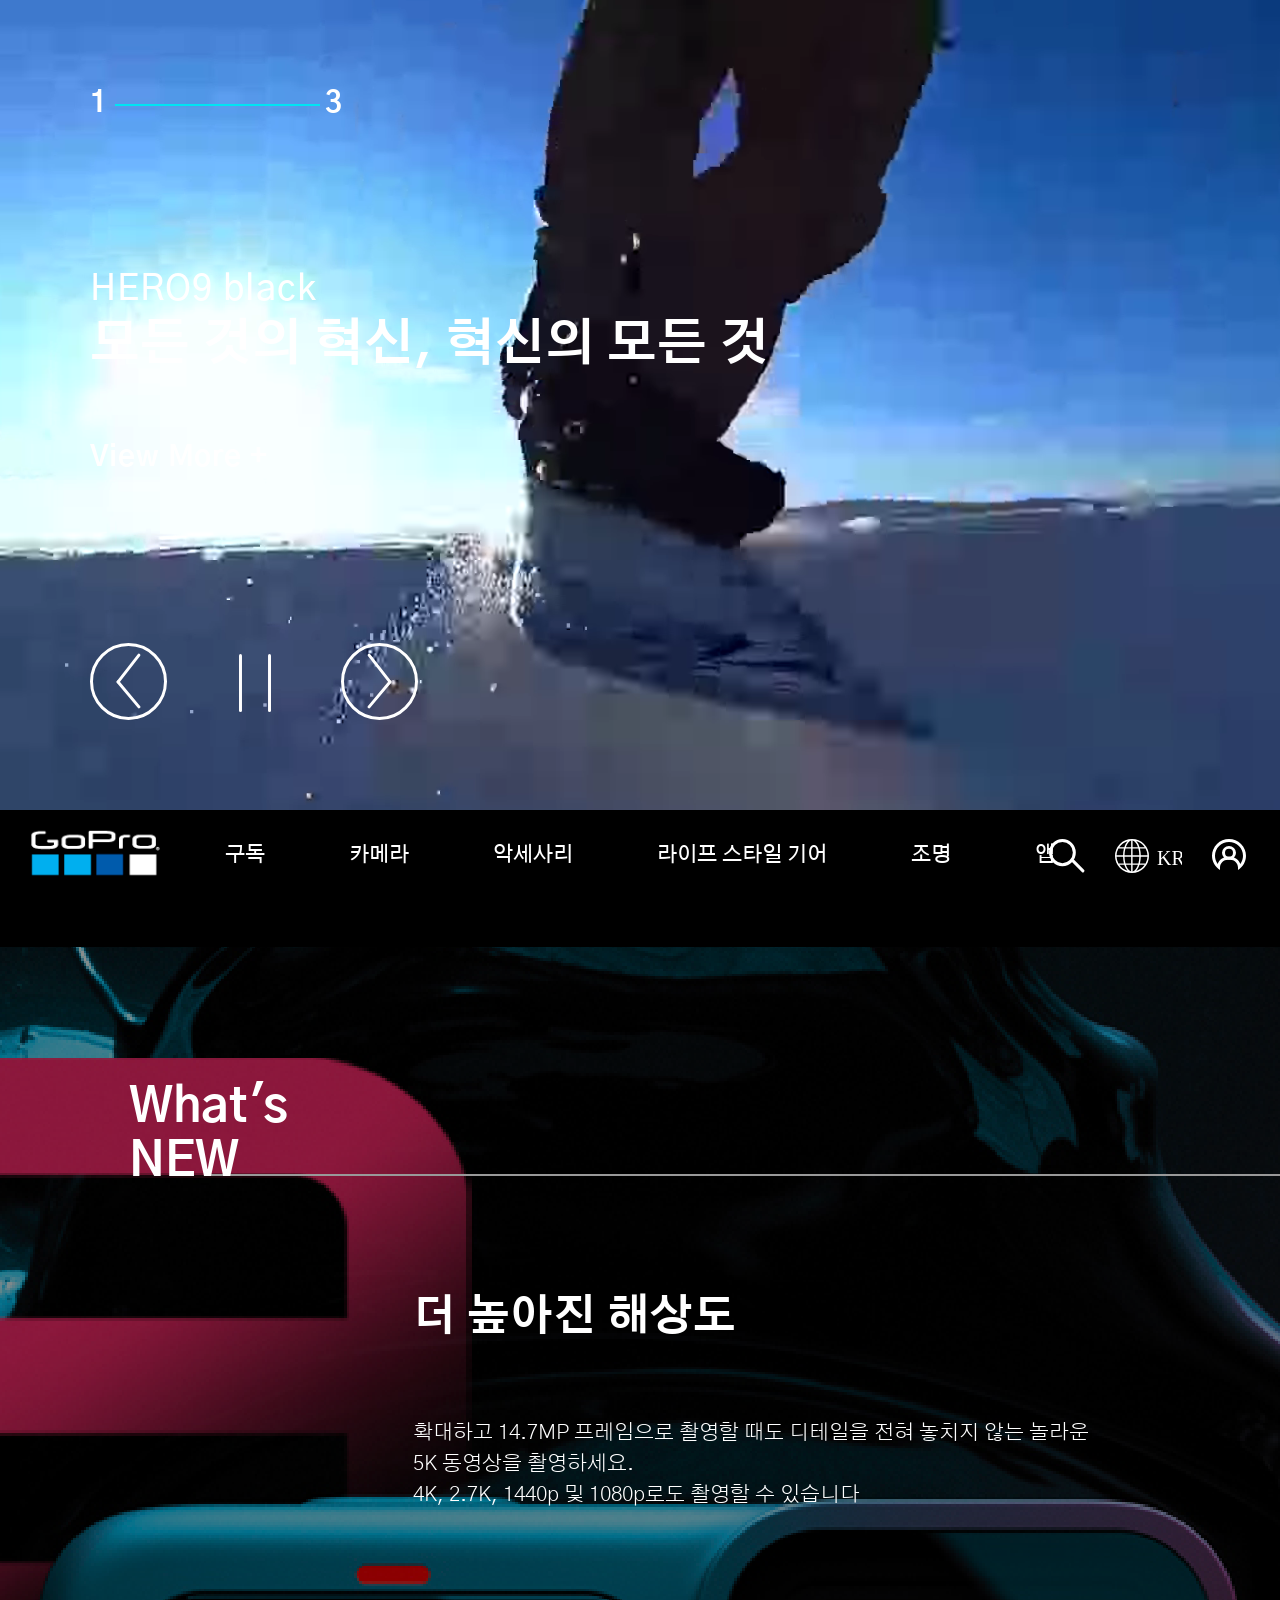
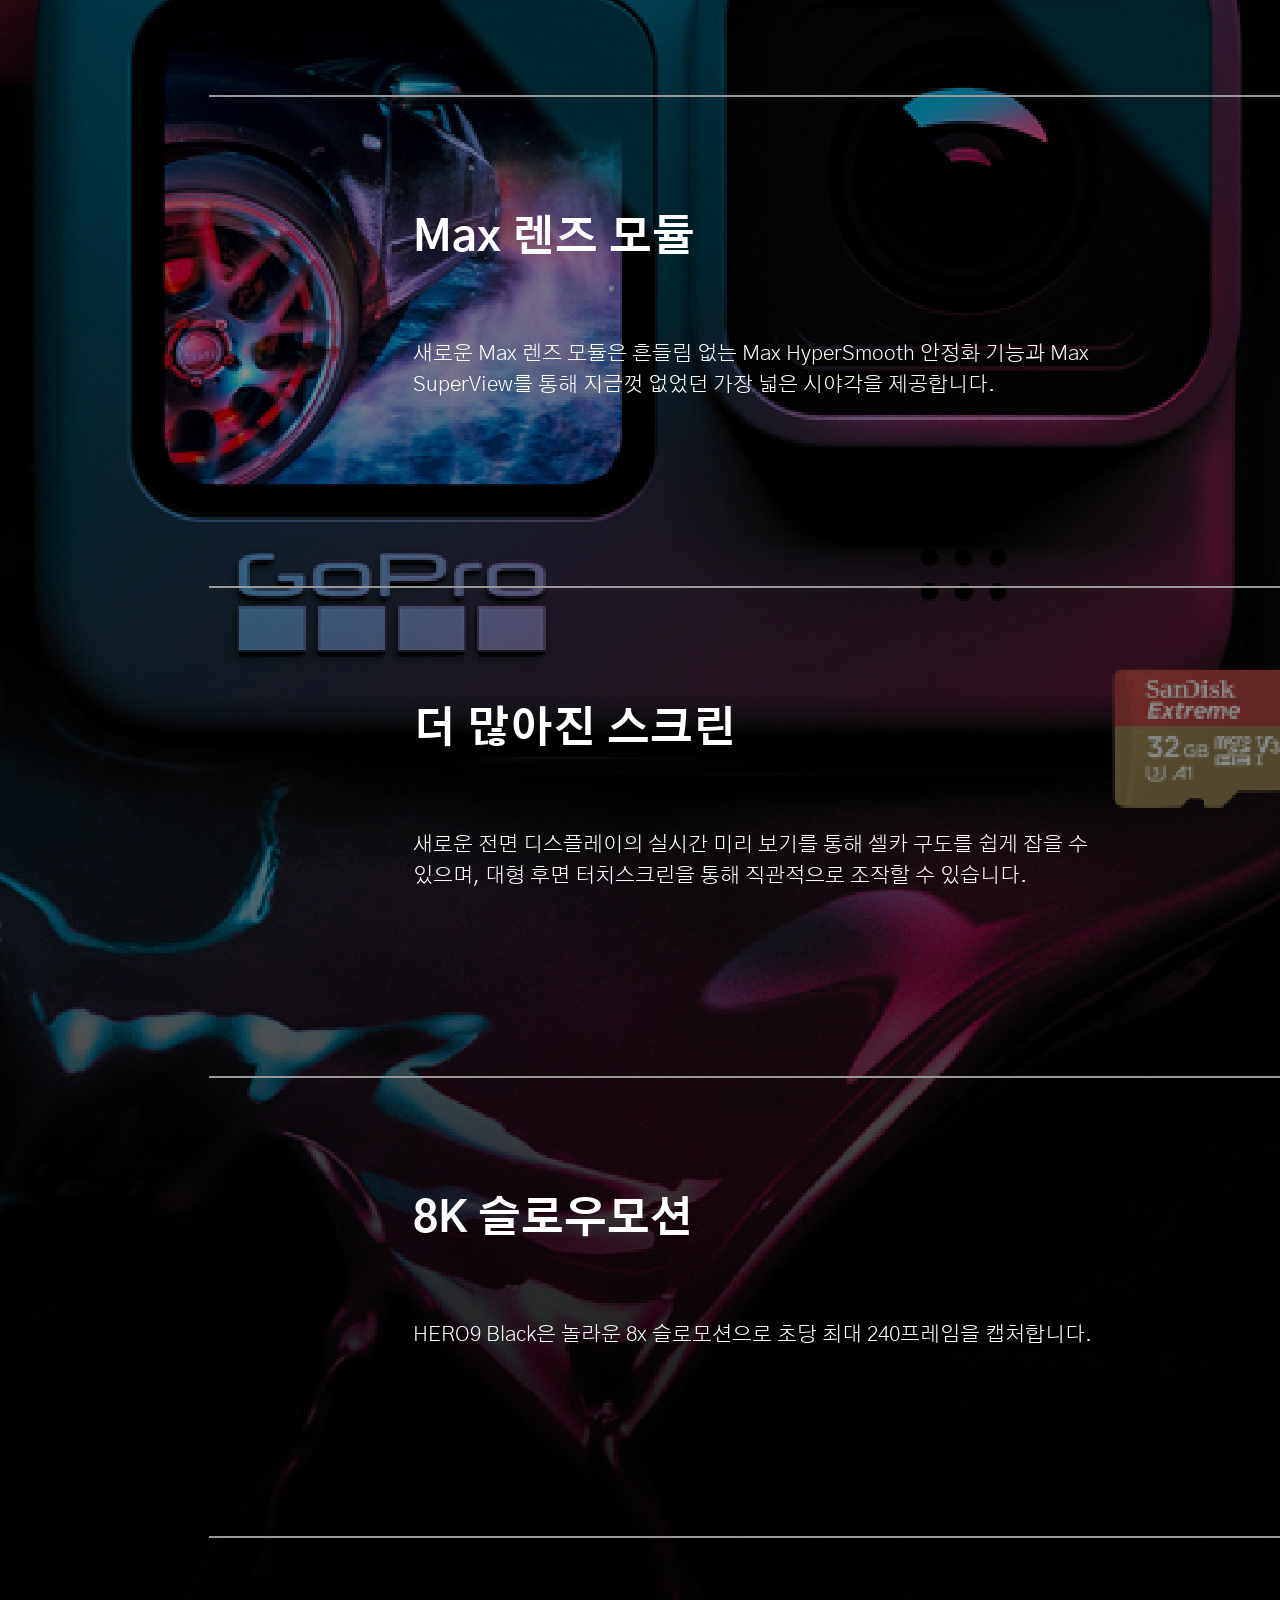
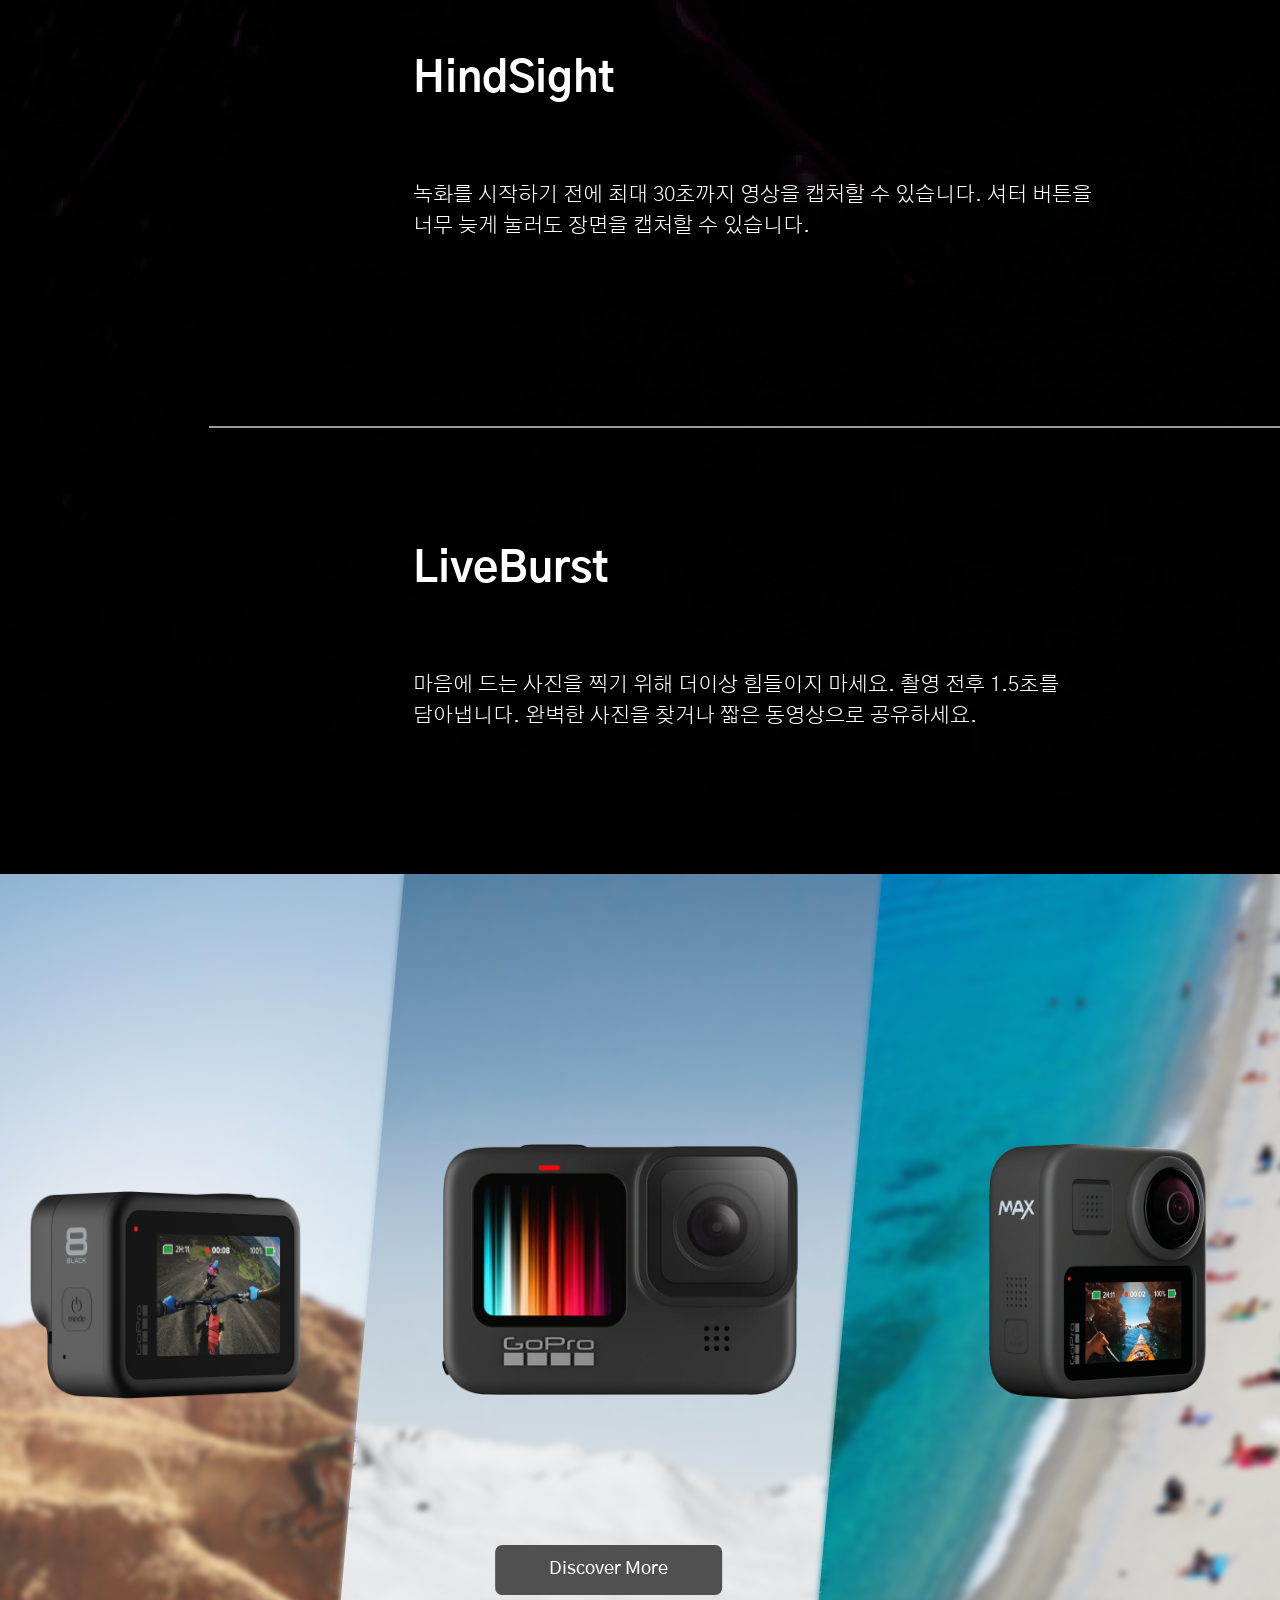
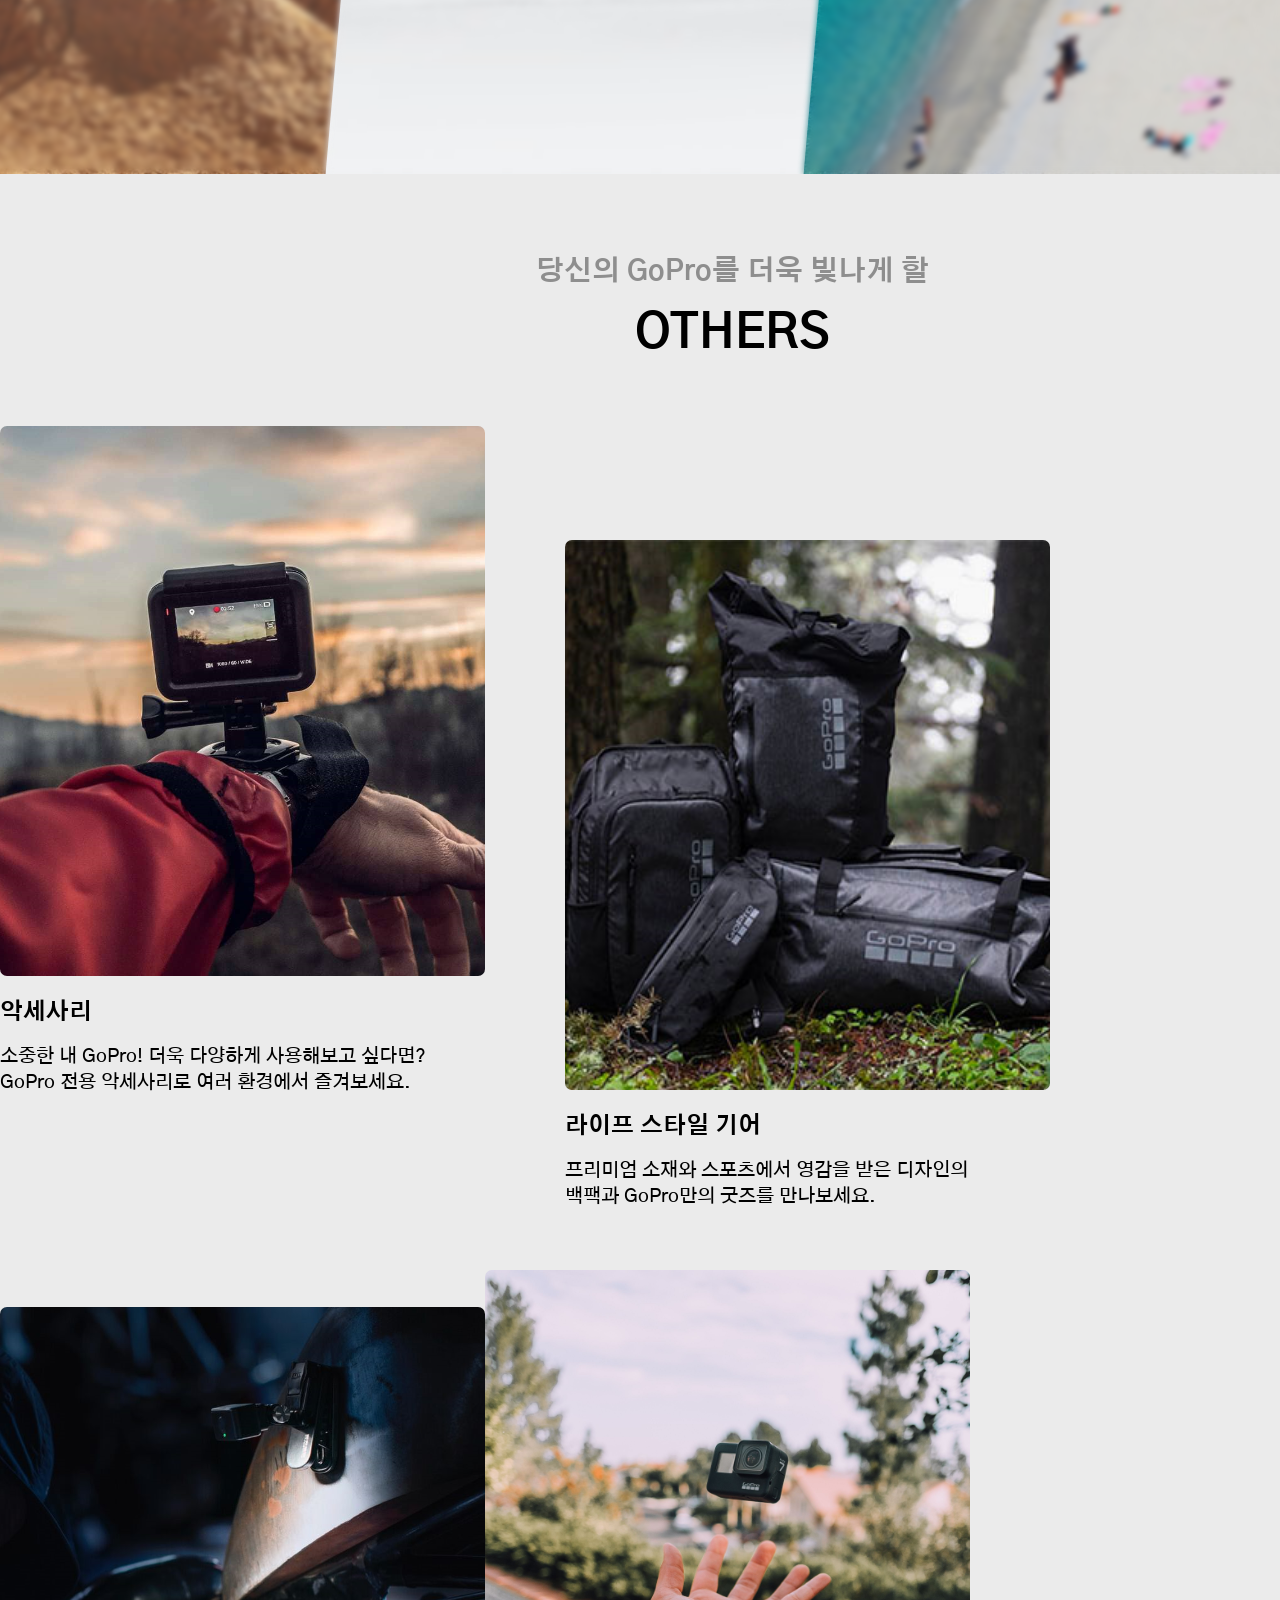
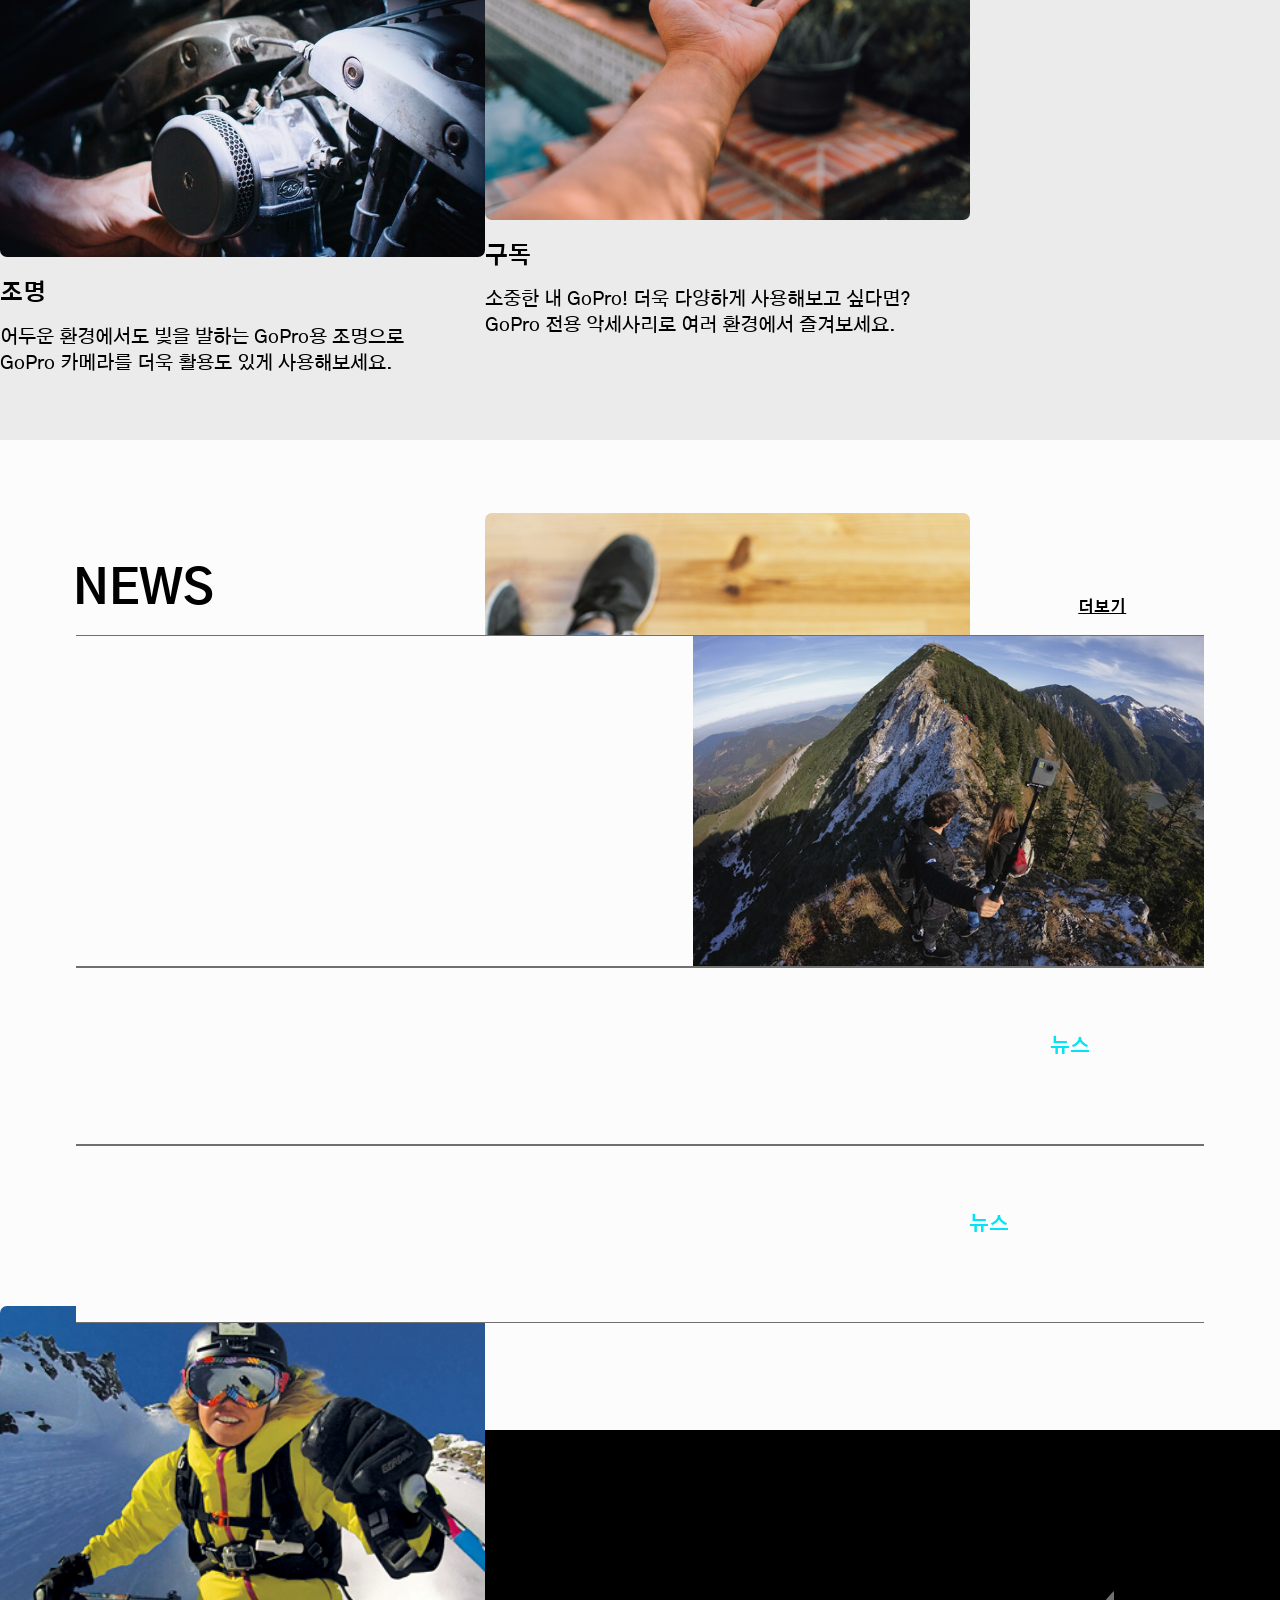
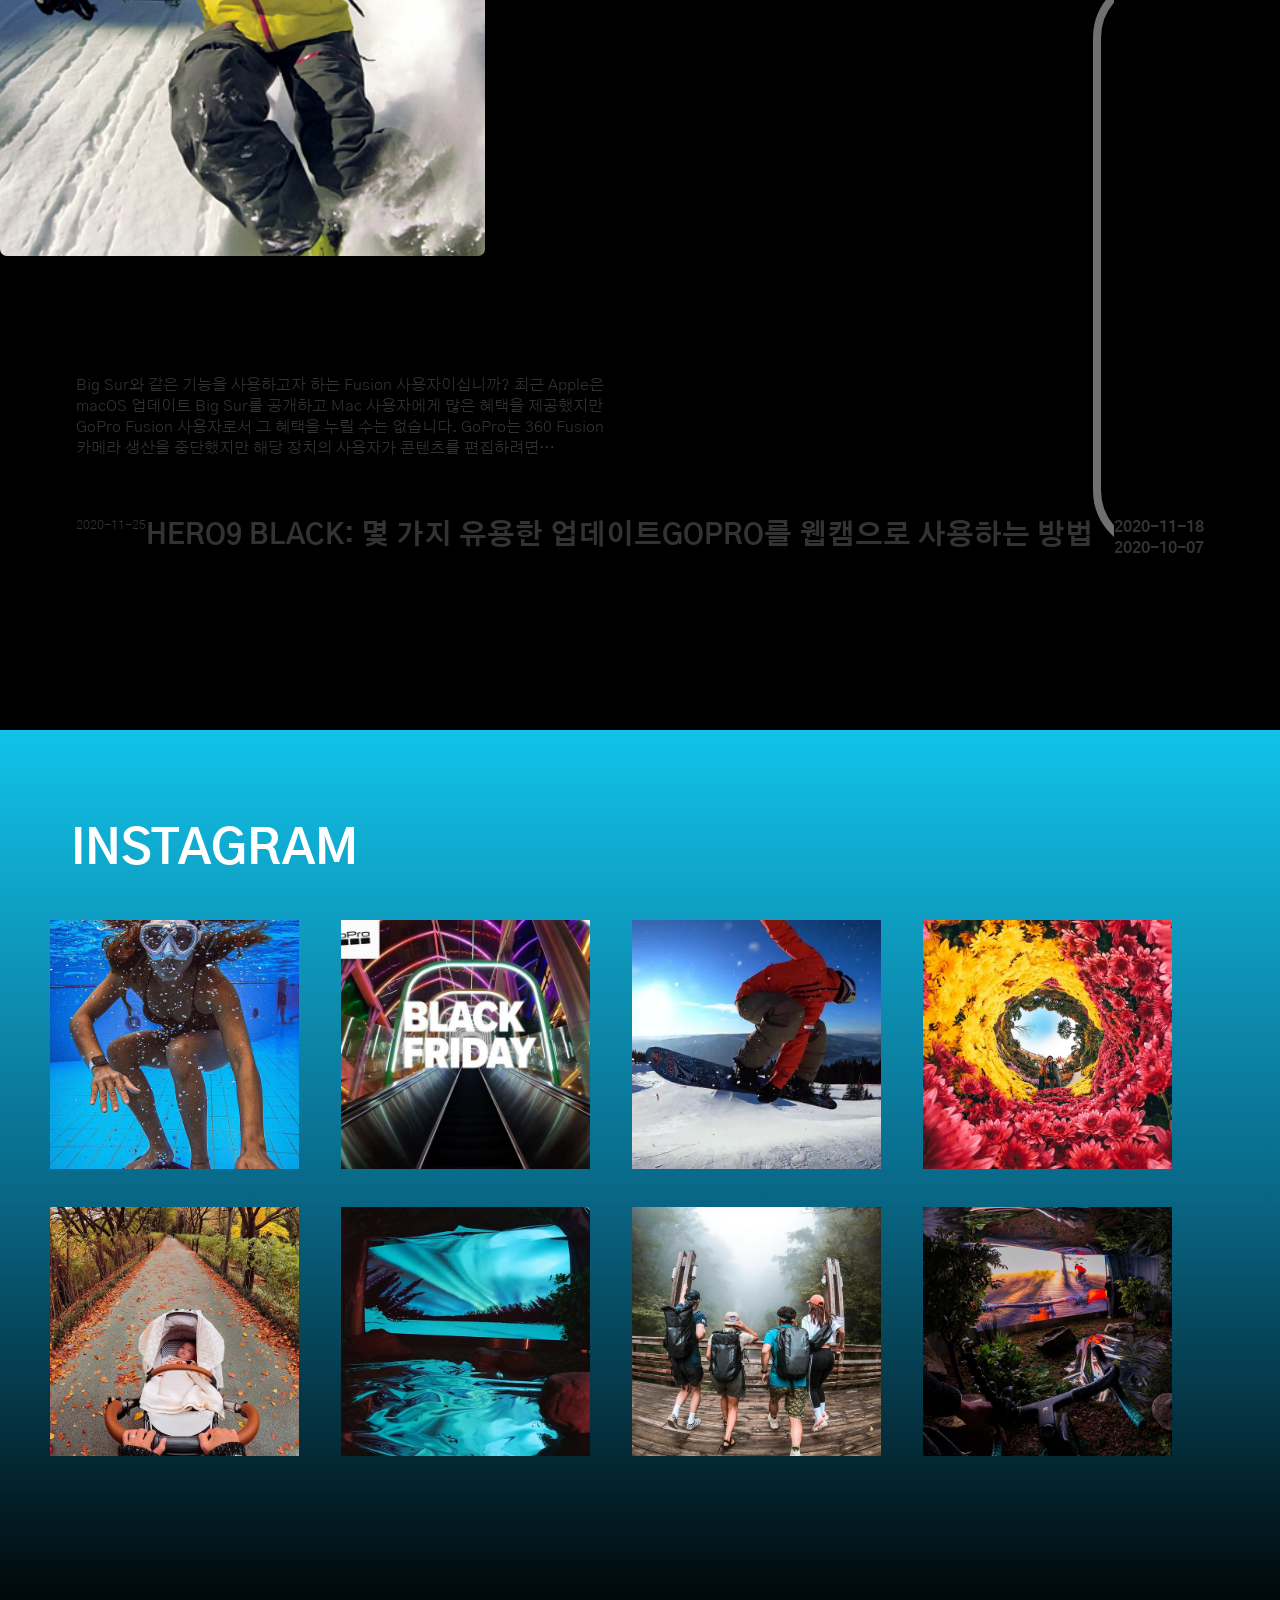
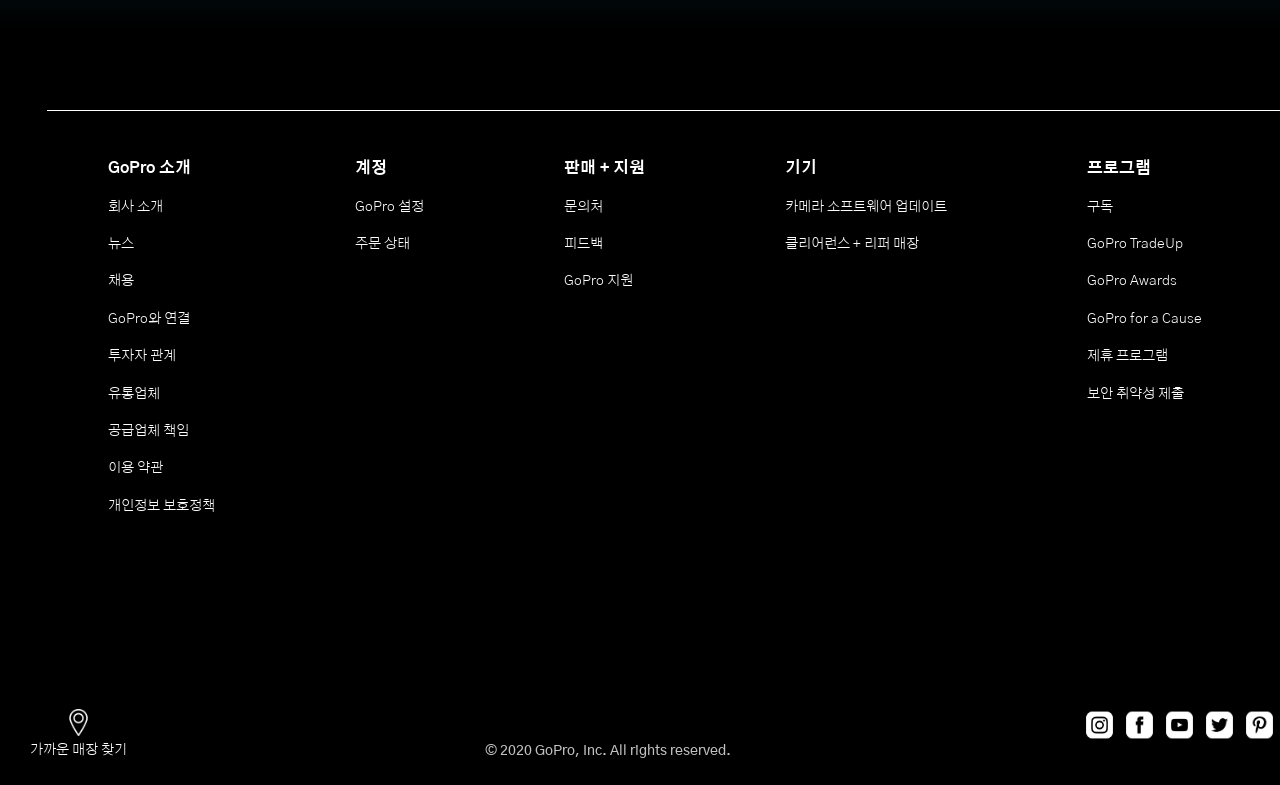
==== commit 141f49ce: "a 링크 추가" ====
--- a/index.html
+++ b/index.html
@@ -533,7 +533,7 @@
                                     <iframe  title="고프로 스노우보딩 유튜브 동영상"width="325" height="182" src="https://www.youtube.com/embed/VC7rgeGGjmc" allow="accelerometer; autoplay; clipboard-write; encrypted-media; gyroscope; picture-in-picture" allowfullscreen></iframe>
                                 </div>
                             </div>
-                            <a href="" class="underline_btn">
+                            <a href="https://www.youtube.com/c/GoPro" class="underline_btn">
                                 <span class="blind-b">유튜브 영상 더보기</span>
                             더보기
                             </a>
@@ -583,41 +583,41 @@
                     <div class="foot">
                         <div class="brandInfo">
                             <div class="info brandInfomation">
-                                <a href=""><strong>GoPro 소개</strong></a>
-                                <a href="">회사 소개</a> 
-                                <a href="">뉴스</a>
-                                <a href="">채용</a> 
-                                <a href="">GoPro와 연결</a> 
-                                <a href="">투자자 관계</a> 
-                                <a href="">유통업체</a> 
-                                <a href="">공급업체 책임</a> 
-                                <a href="">이용 약관</a> 
-                                <a href="">개인정보 보호정책</a> 
+                                <a href="https://gopro.com/ko/kr/about-us"><strong>GoPro 소개</strong></a>
+                                <a href="https://gopro.com/ko/kr/about-us">회사 소개</a> 
+                                <a href="https://gopro.com/ko/kr/news">뉴스</a>
+                                <a href="https://gopro.com/ko/kr/careers">채용</a> 
+                                <a href="https://gopro.com/ko/kr/connect">GoPro와 연결</a> 
+                                <a href="https://investor.gopro.com/overview/default.aspx">투자자 관계</a> 
+                                <a href="https://gopro.com/ko/kr/international-distributors">유통업체</a> 
+                                <a href="https://gopro.com/ko/kr/legal/casupplychaindisclosure">공급업체 책임</a> 
+                                <a href="https://gopro.com/ko/kr/legal/terms">이용 약관</a> 
+                                <a href="https://gopro.com/ko/kr/legal/privacy-policy">개인정보 보호정책</a> 
                             </div>
                             <div class="info accountInfo">
-                                <a href=""><strong>계정</strong></a>
-                                <a href="">GoPro 설정</a>
-                                <a href="">주문 상태</a>
+                                <a href="https://gopro.com/login"><strong>계정</strong></a>
+                                <a href="https://gopro.com/login">GoPro 설정</a>
+                                <a href="https://gopro.com/ko/kr/order-status">주문 상태</a>
                             </div>
                             <div class="info supportInfo">
-                                <a href=""><strong>판매 + 지원</strong></a> 
-                                <a href="">문의처</a> 
-                                <a href="">피드백</a> 
-                                <a href="">GoPro 지원</a> 
+                                <a href="https://ko.gopro.com/help/ContactUs"><strong>판매 + 지원</strong></a> 
+                                <a href="https://ko.gopro.com/help/ContactUs">문의처</a> 
+                                <a href="https://gopro.com/ko/kr/feedback">피드백</a> 
+                                <a href="https://community.gopro.com/?profile.language=en">GoPro 지원</a> 
                             </div>
                             <div class="info deviceInfo">
-                                <a href=""><strong>기기</strong></a>
-                                <a href="">카메라 소프트웨어 업데이트</a>   
-                                <a href="">클리어런스 + 리퍼 매장</a>   
+                                <a href="https://gopro.com/ko/kr/update"><strong>기기</strong></a>
+                                <a href="https://gopro.com/ko/kr/update">카메라 소프트웨어 업데이트</a>   
+                                <a href="https://gopro.com/ko/kr/shop/refurbished">클리어런스 + 리퍼 매장</a>   
                             </div>
                             <div class="info programInfo">
-                                <a href=""><strong>프로그램</strong></a>
-                                <a href="">구독</a>
-                                <a href="">GoPro TradeUp</a>
-                                <a href="">GoPro Awards</a>
-                                <a href="">GoPro for a Cause</a>
-                                <a href="">제휴 프로그램</a>
-                                <a href="">보안 취약성 제출</a>
+                                <a href="https://gopro.com/ko/kr/shop/subscription/gopro-1%EA%B0%9C%EC%9B%94-%EA%B5%AC%EB%8F%85/GoProPlusMonthly.html"><strong>프로그램</strong></a>
+                                <a href="https://gopro.com/ko/kr/shop/subscription/gopro-1%EA%B0%9C%EC%9B%94-%EA%B5%AC%EB%8F%85/GoProPlusMonthly.html">구독</a>
+                                <a href="https://gopro.com/ko/kr/shop/tradeup">GoPro TradeUp</a>
+                                <a href="https://gopro.com/ko/kr/awards">GoPro Awards</a>
+                                <a href="https://gopro.com/ko/kr/goproforacause">GoPro for a Cause</a>
+                                <a href="https://gopro.com/ko/kr/legal/gopro-affiliate-program">제휴 프로그램</a>
+                                <a href="https://gopro.com/ko/kr/legal/gopro-affiliate-program">보안 취약성 제출</a>
                             </div>
                         </div>
                         <div class="bottomMenu">
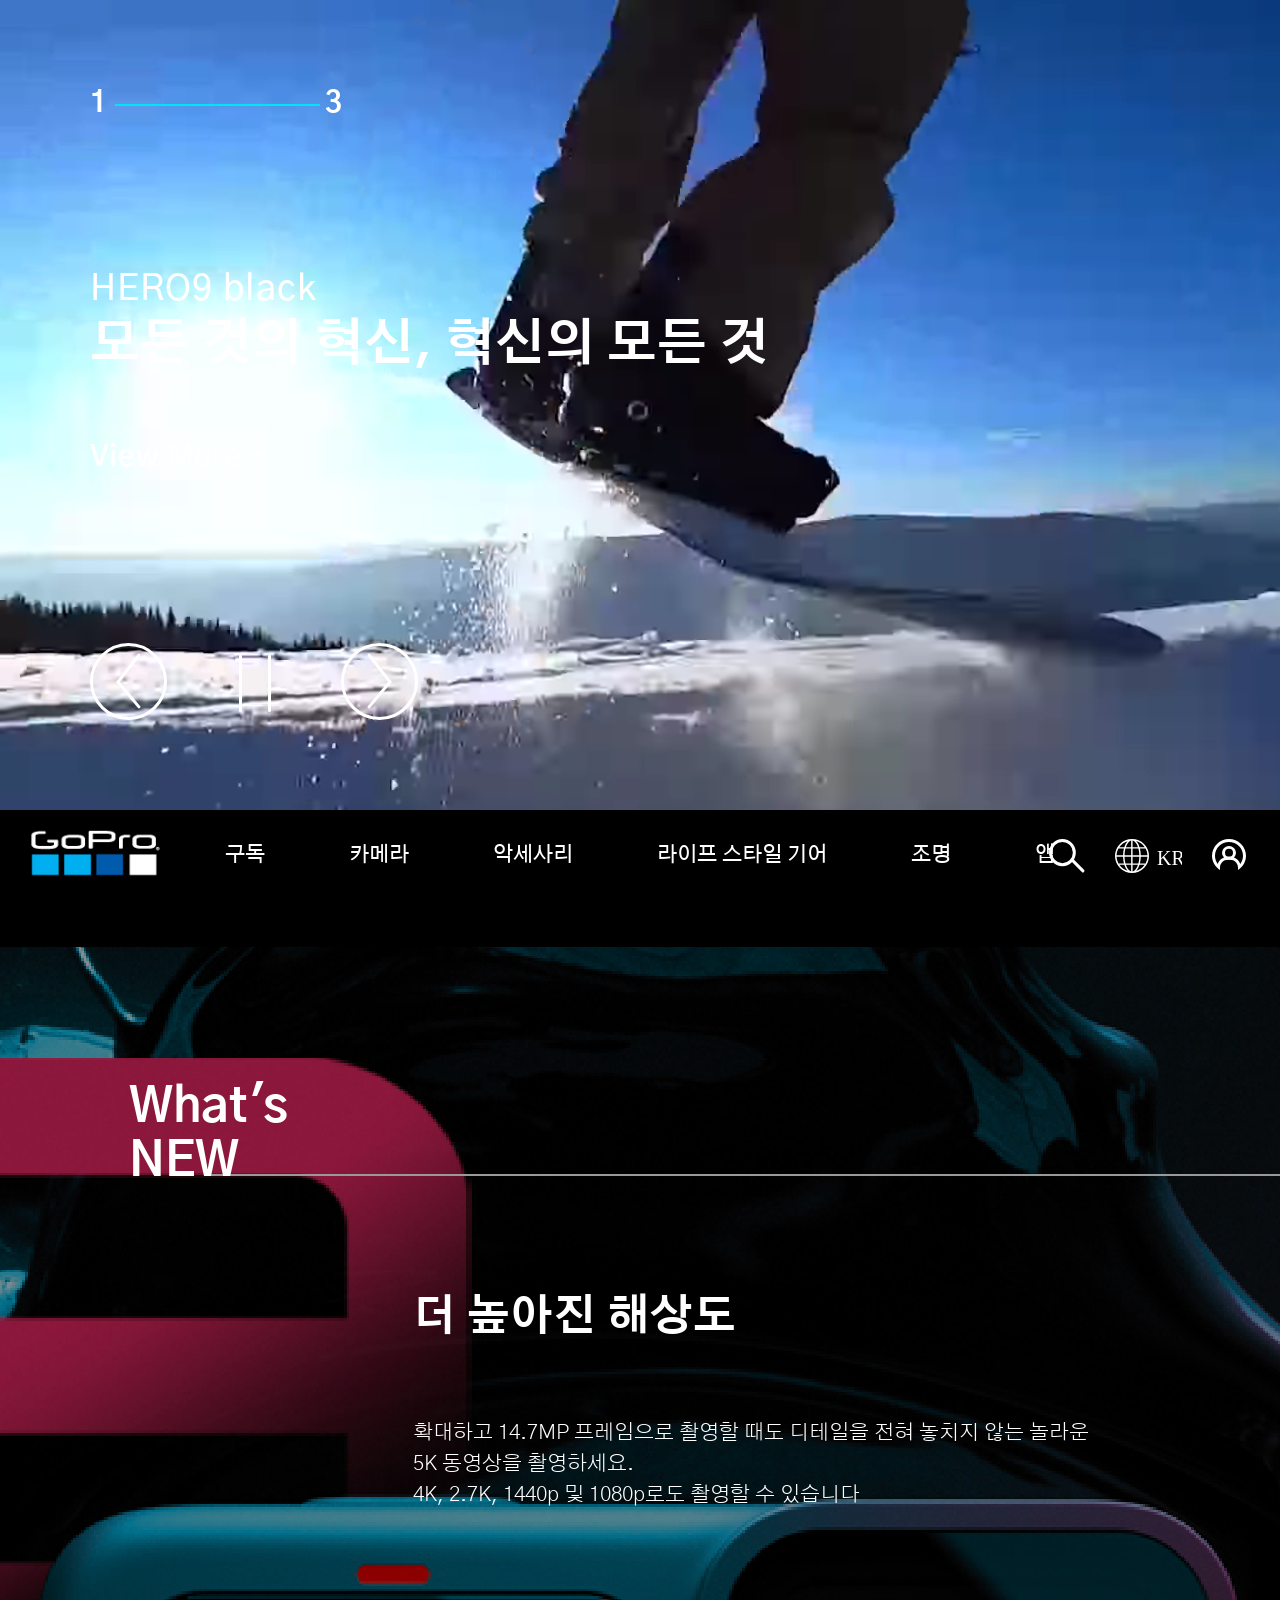
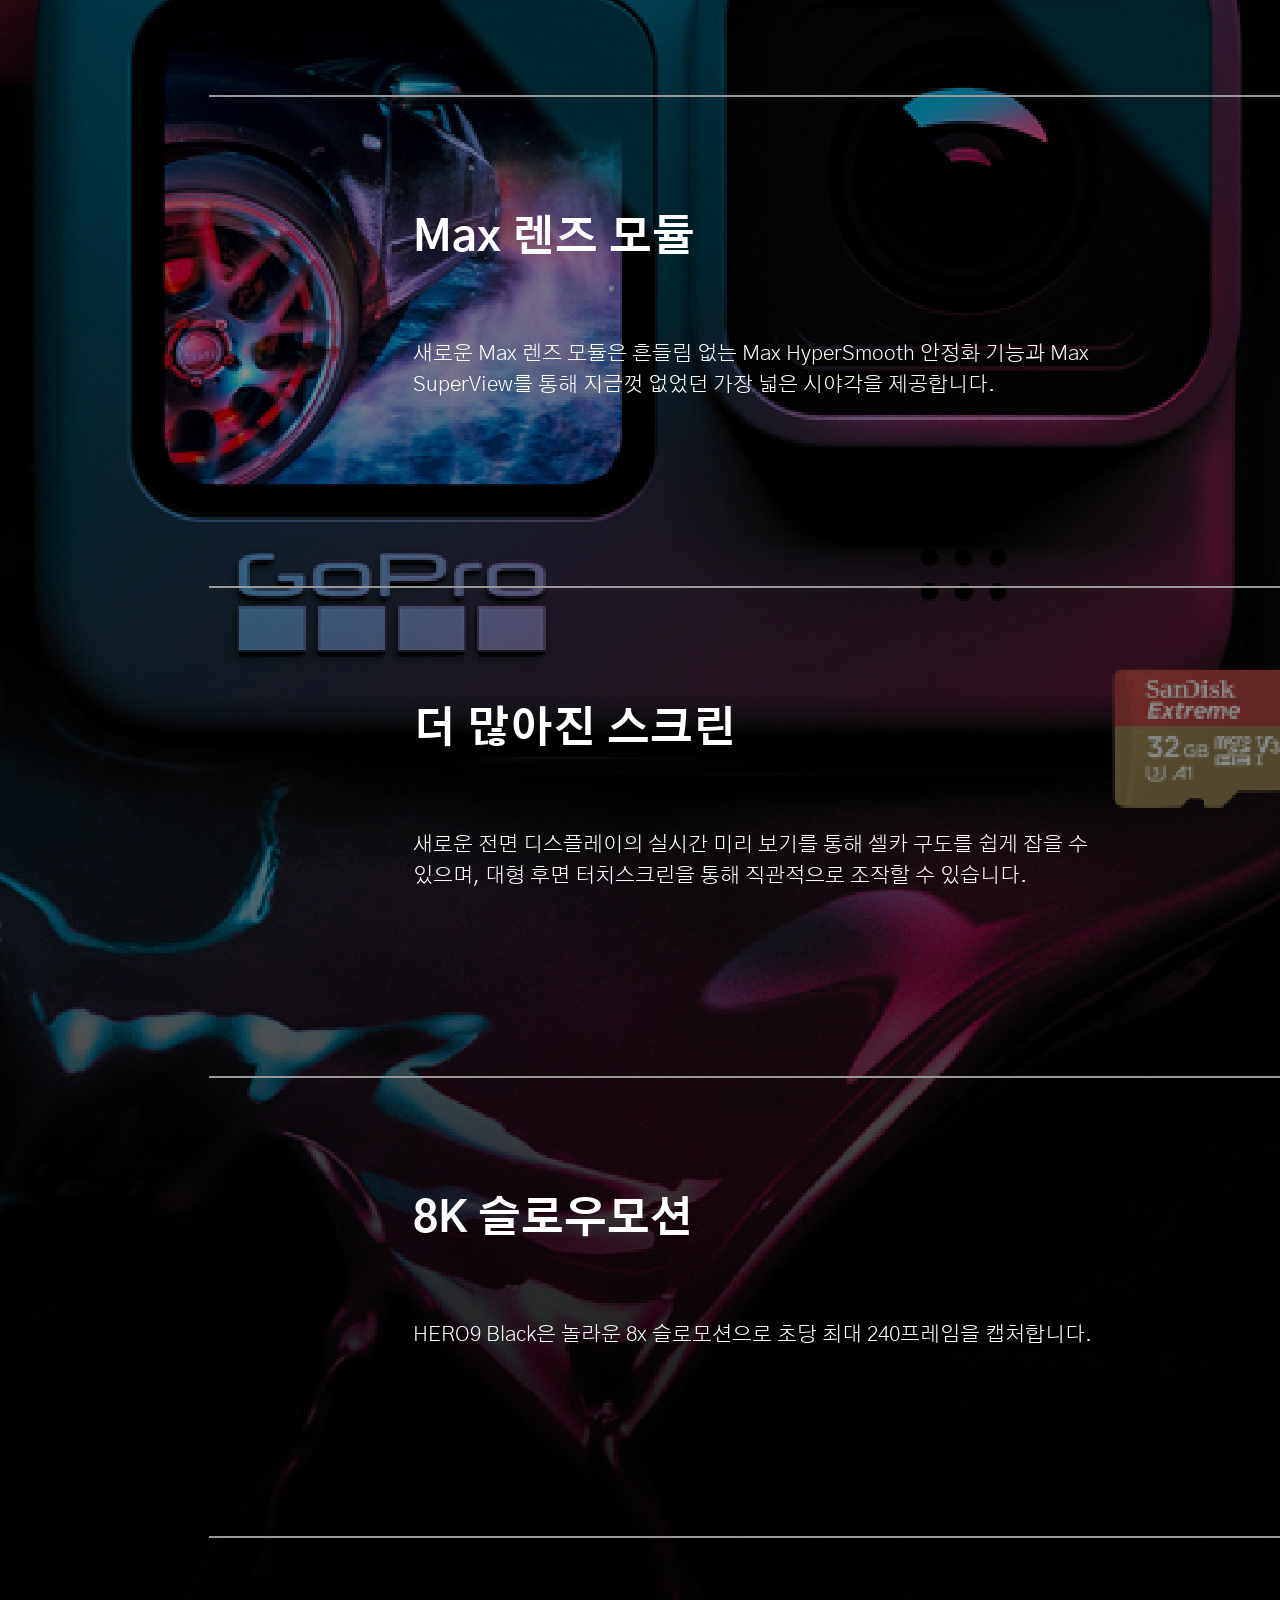
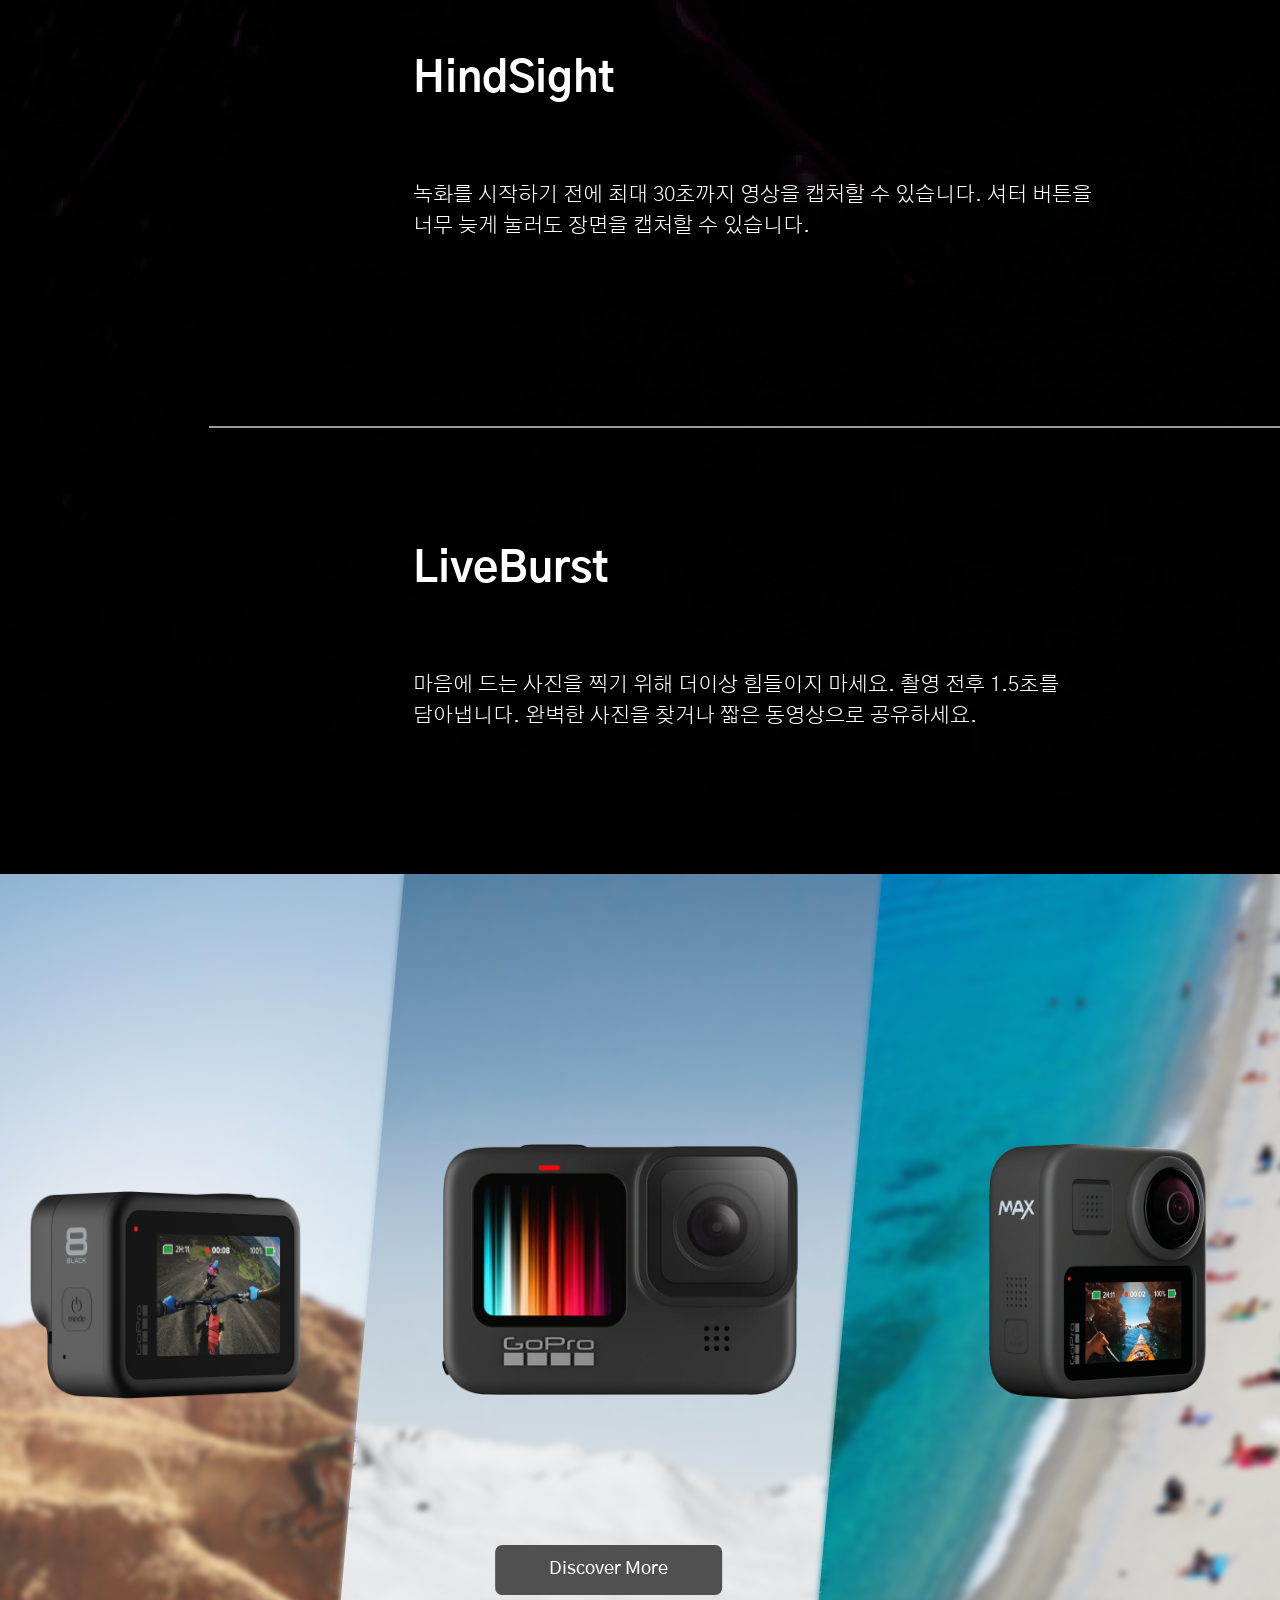
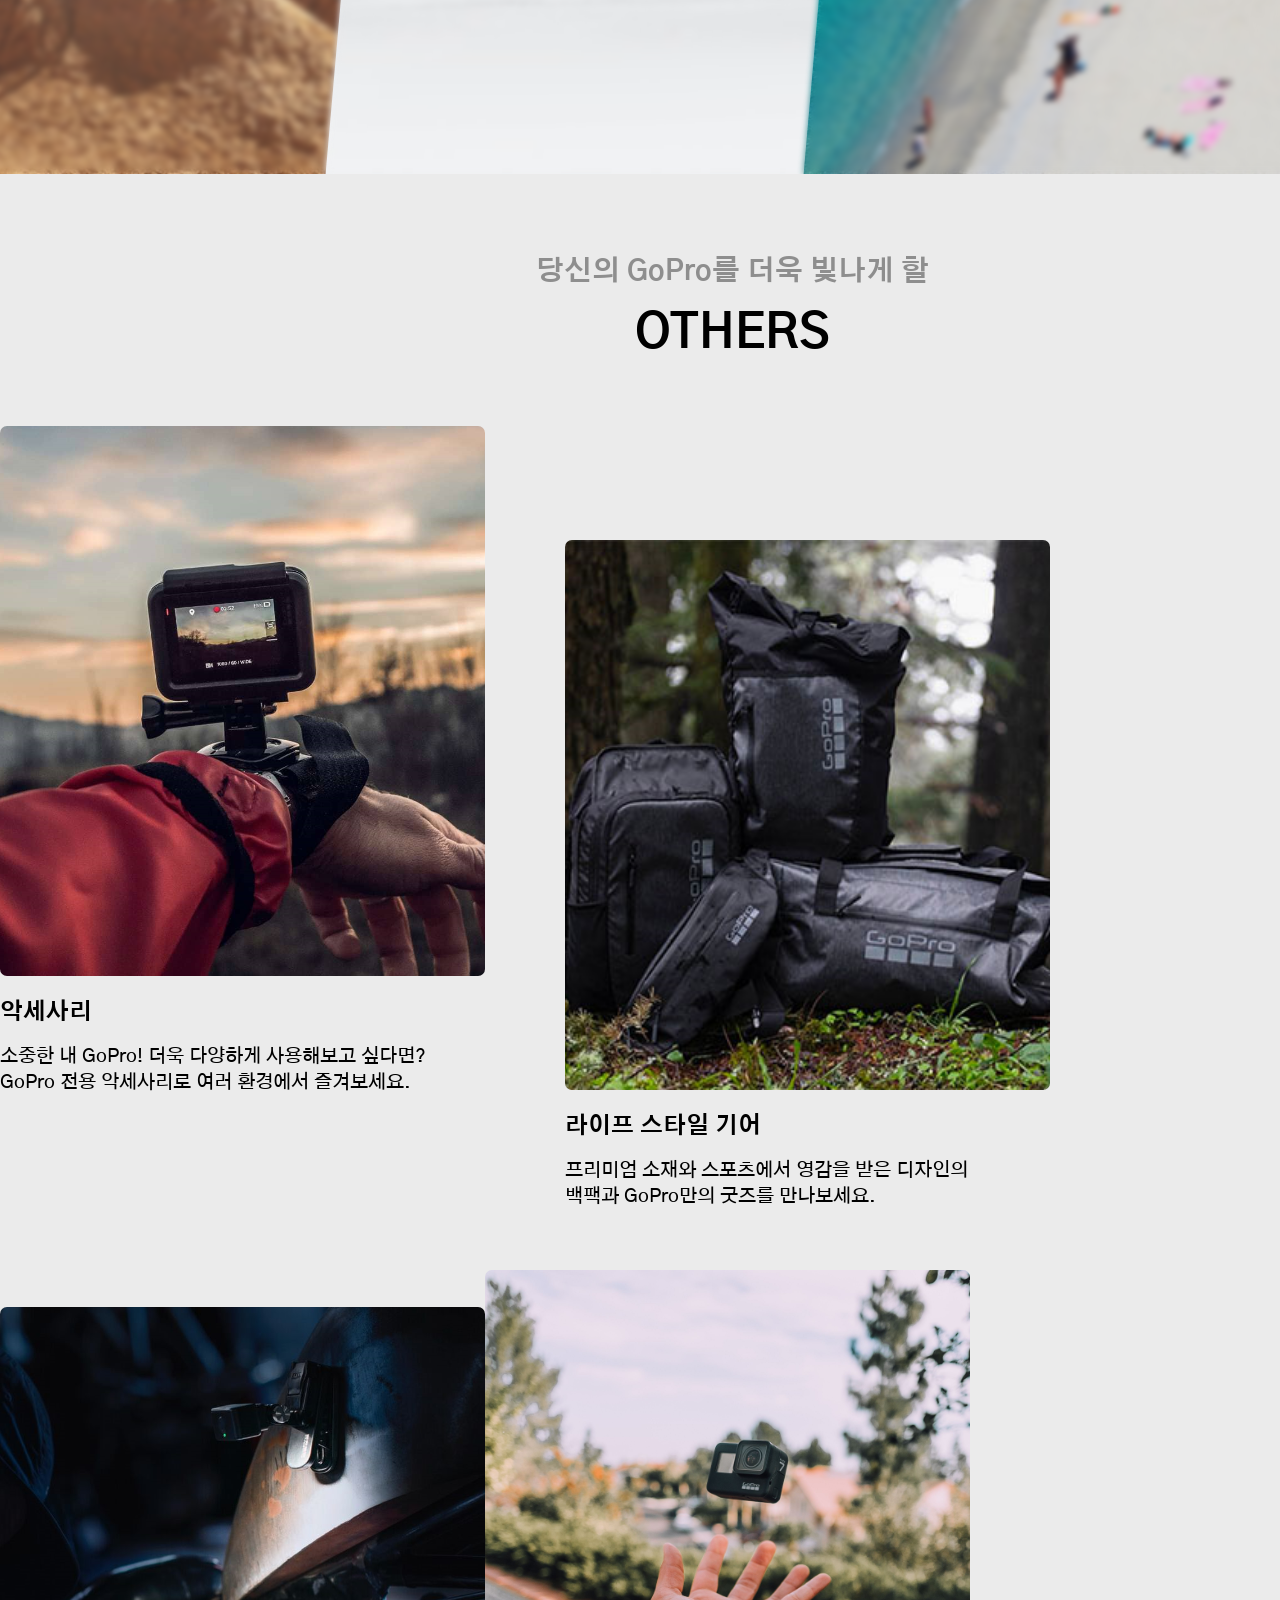
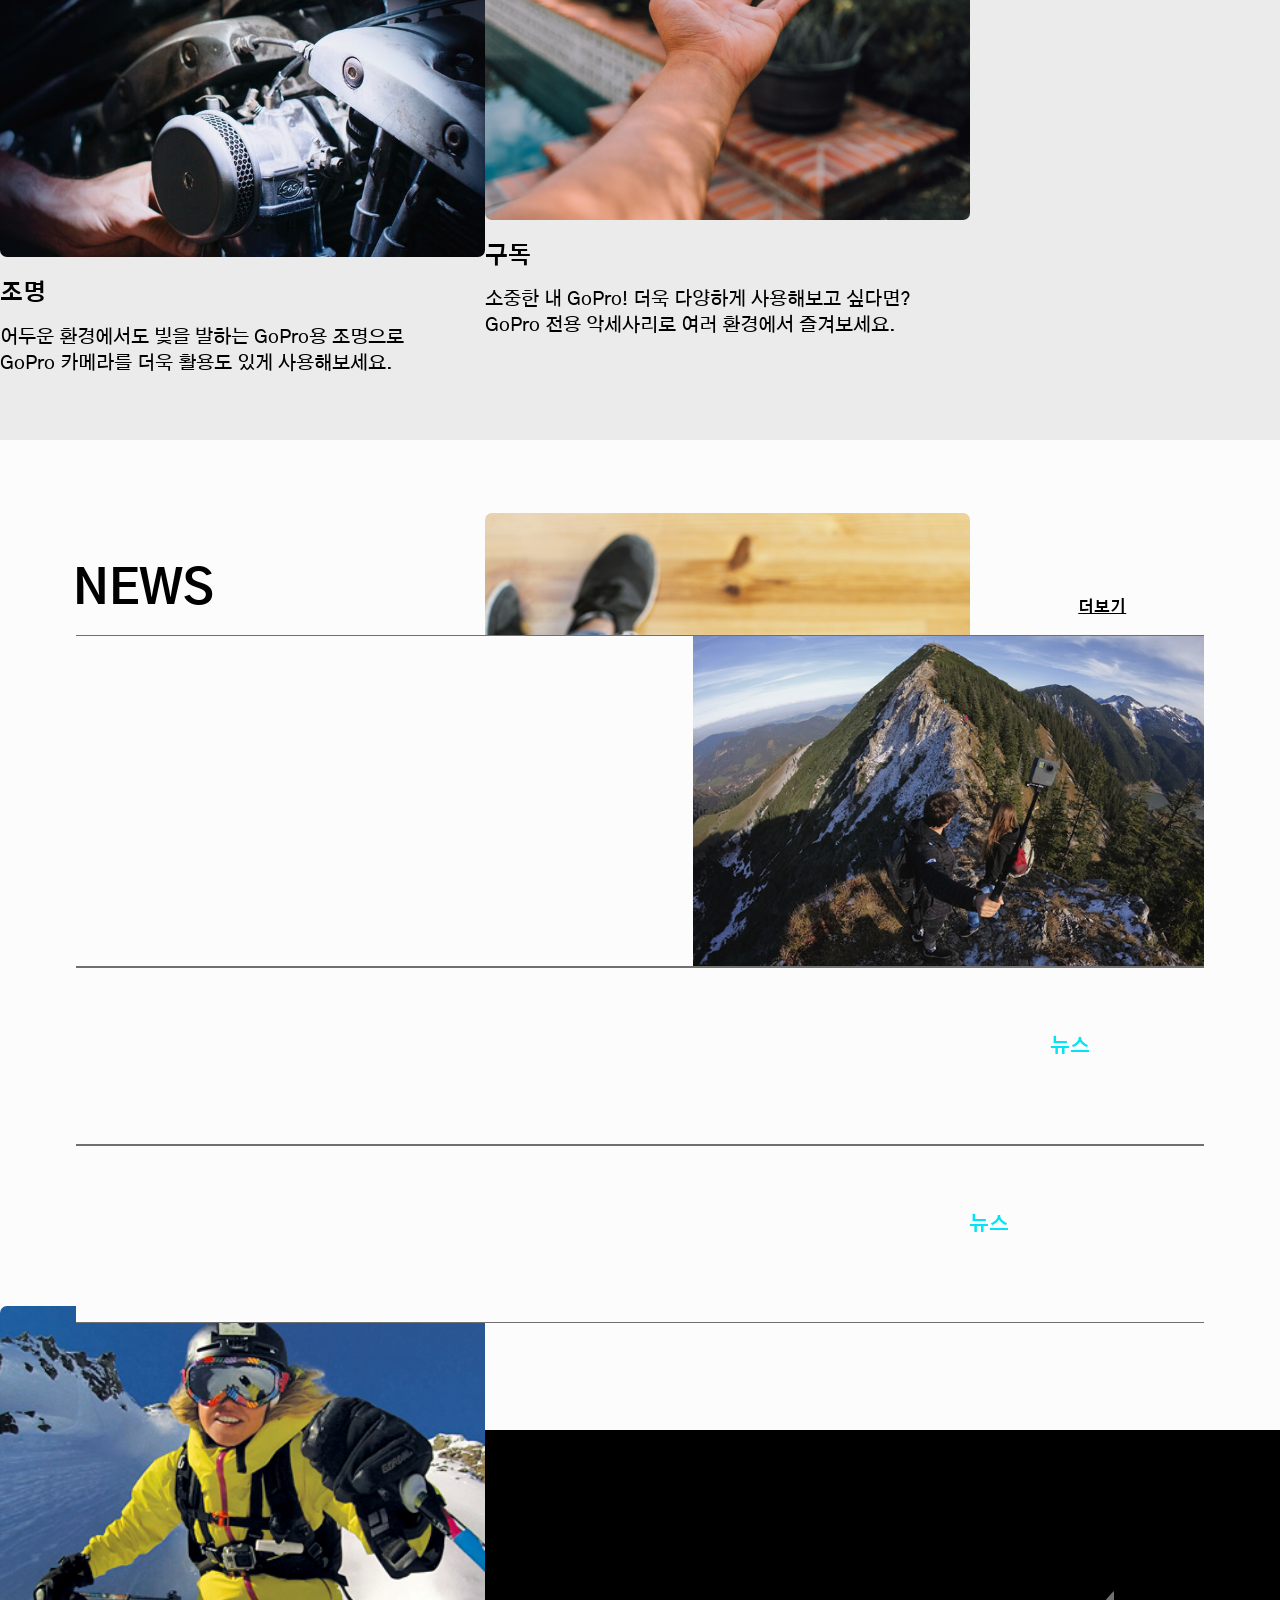
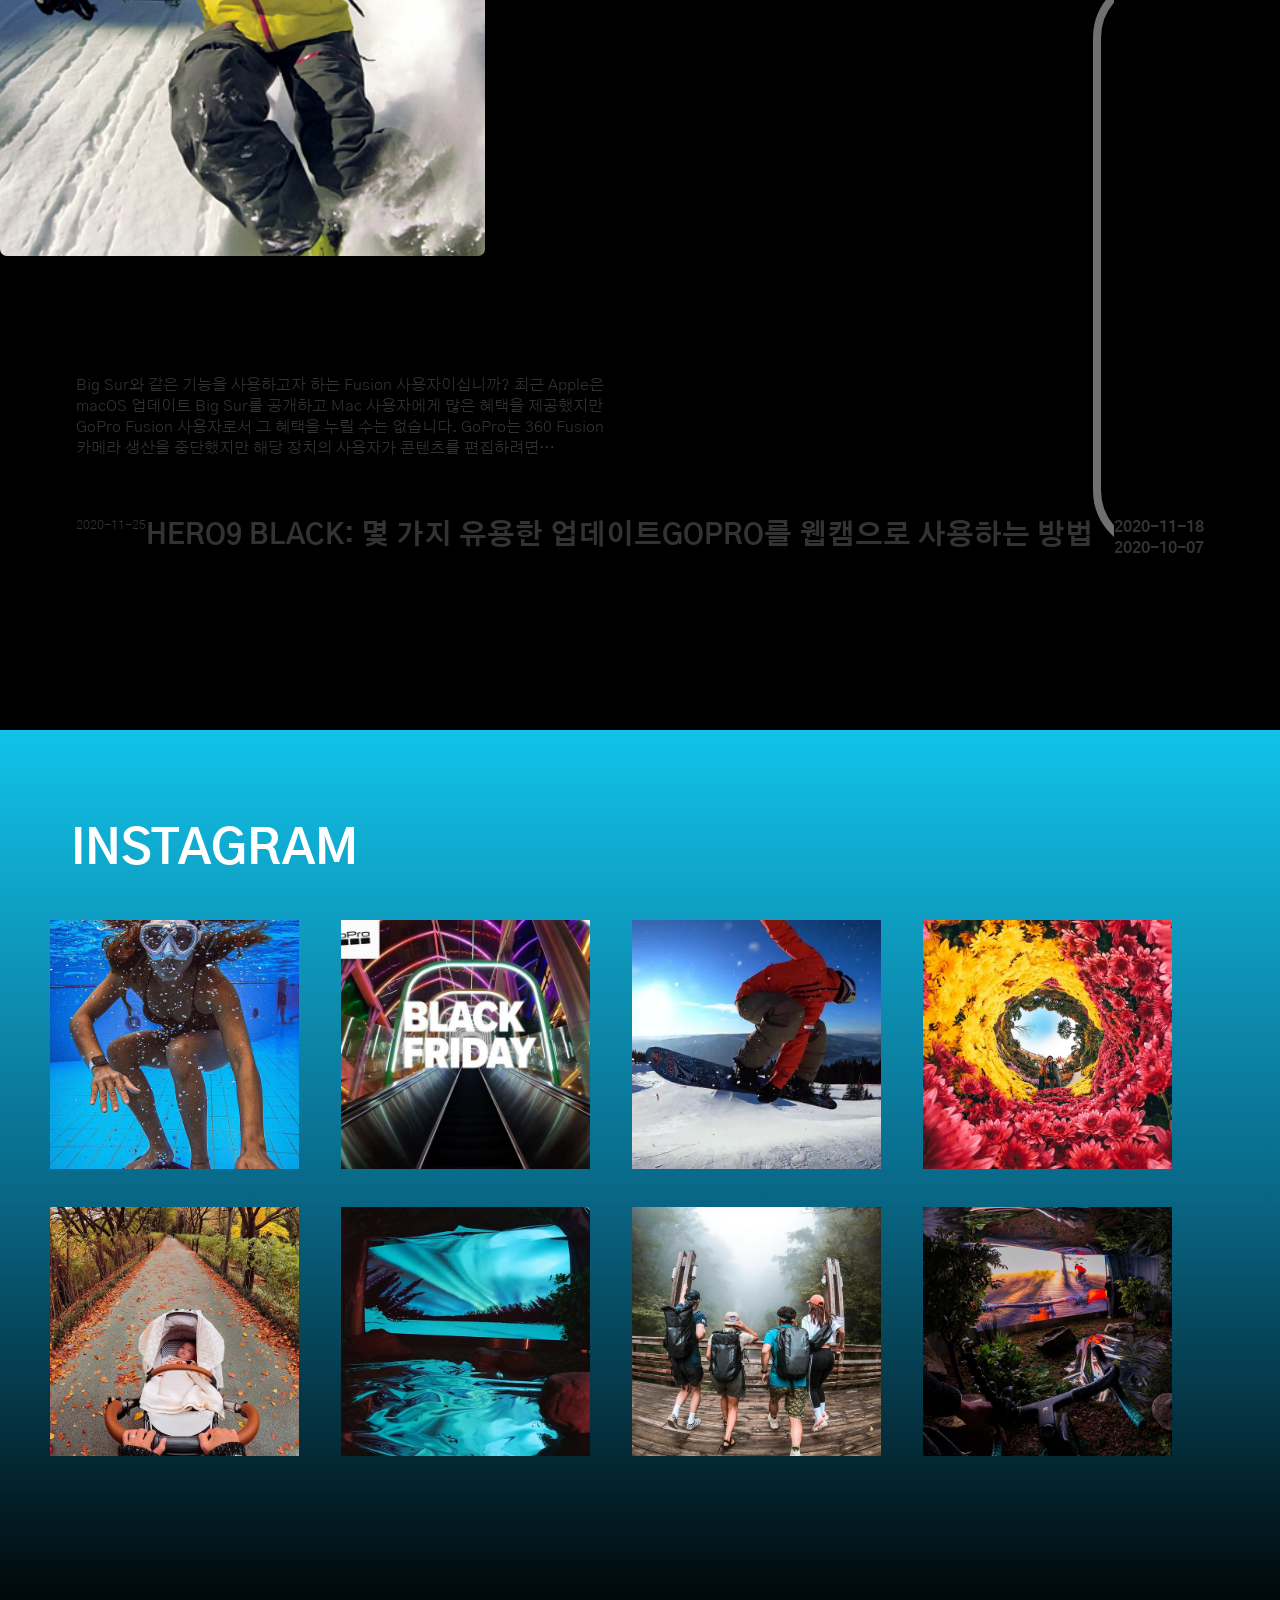
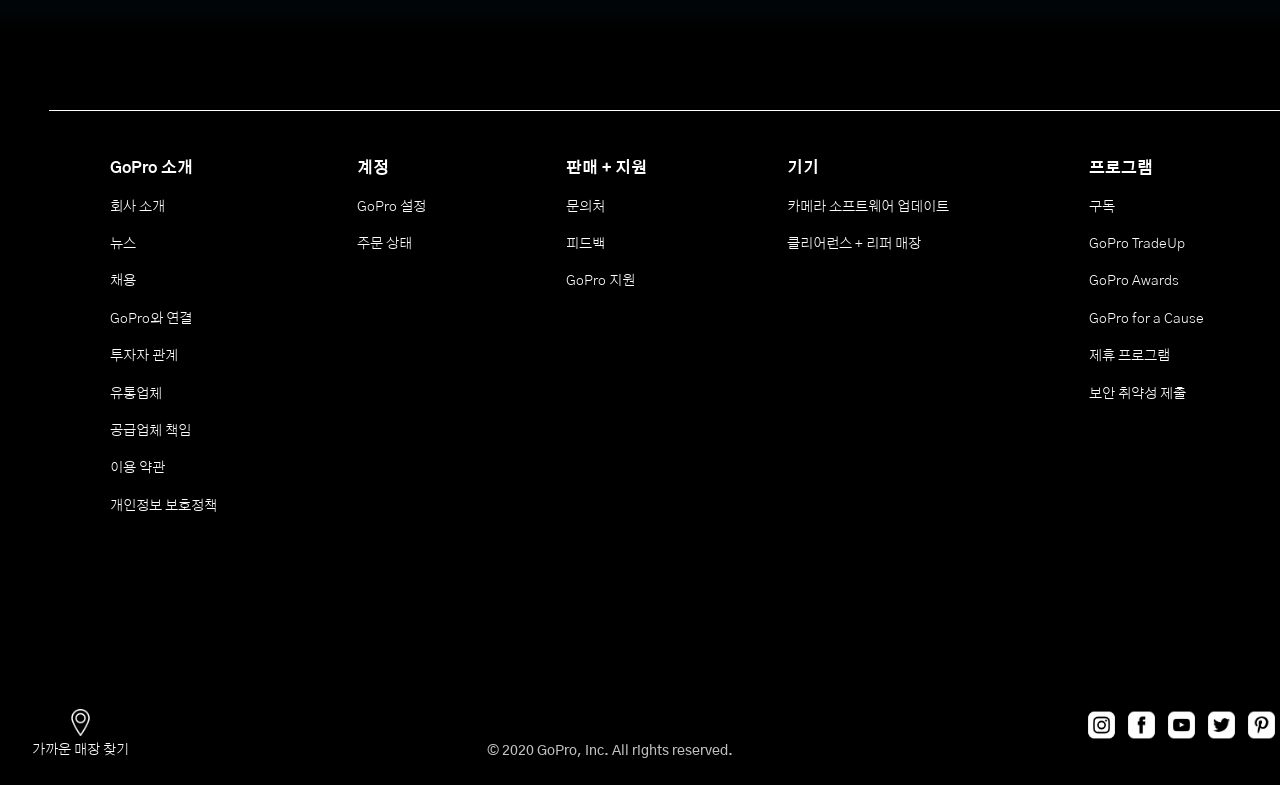
==== commit e2ea019f: "수정수정" ====
--- a/index.html
+++ b/index.html
@@ -140,7 +140,6 @@
             </button>
             <div class="mUtil">
                 <div class="mgnb_wrap">
-                    <!-- 닫기 버튼을 누르기 전까지 포커스는 .mgnb_wrap 내부에 머물러야 함, 스크립트 제어하기 쉽도록 첫번째 .first / 마지막 .last 추가함 -->
                         <div class="bg_white">
                             <button>
                                 <a href="https://gopro.com/login" class="first">
--- a/assets/css/common.css
+++ b/assets/css/common.css
@@ -301,7 +301,7 @@
 @media screen and (min-width: 360px) {
   .max1920 {
     max-width: auto;
-    padding: 0 10px; }
+    padding: 0 12px; }
 
   .fixedBtn {
     width: 83px;
--- a/assets/css/layout.css
+++ b/assets/css/layout.css
@@ -264,10 +264,6 @@
         font-weight: 700;
         position: relative; }
         #header .dep2wrap > li::after {
-          -webkit-transition: all 0.2px;
-          -moz-transition: all 0.2px;
-          -o-transition: all 0.2px;
-          transition: all 0.2px;
           content: "";
           position: absolute;
           width: 100%;
@@ -582,13 +578,13 @@
       height: 100%; }
       #footer .foot .brandInfo {
         padding: 9.4335748792vw 3.6183574879vw 0 3.6183574879vw;
-        width: 82.7053140097vw;
+        width: 95.6280193237vw;
         height: 120.1811594203vw; }
         #footer .foot .brandInfo div.info + div.info {
-          padding-left: 11.3719806763vw; }
+          padding-left: 19.384057971vw; }
         #footer .foot .brandInfo::after {
           width: 96%;
-          left: -0.904589372vw; }
+          left: 0.3876811594vw; }
       #footer .foot .info a {
         font-size: 2.3260869565vw;
         padding-bottom: 3.1014492754vw; }
@@ -742,6 +738,8 @@
           display: none; }
         #footer .foot .closest p {
           font-size: 2.3777777778vw; }
+      #footer .foot .bottomMenu {
+        margin-top: 25.845410628vw; }
       #footer .foot .copyright {
         font-size: 2.0805555556vw;
         bottom: -25.8583333333vw; }
--- a/assets/css/main.css
+++ b/assets/css/main.css
@@ -203,20 +203,20 @@
     right: 6%;
     left: auto; }
 
-@media screen and (max-width: 1439px) and (orientation: landscape) {
+@media screen and (max-width: 1440px) and (orientation: landscape) {
   #cnt1 #videoBg1920 {
     max-width: none;
     width: auto;
     height: 100%; }
   #cnt1 #videoBg768, #cnt1 #videoBg414 {
     display: none; } }
-@media screen and (max-width: 1439px) and (orientation: portrait) {
+@media screen and (max-width: 1440px) and (orientation: portrait) {
   #cnt1 #videoBg768 {
     display: block;
     width: 100%; }
   #cnt1 #videoBg1920, #cnt1 #videoBg414 {
     display: none; } }
-@media screen and (max-width: 767px) and (orientation: landscape) {
+@media screen and (max-width: 768px) and (orientation: landscape) {
   #cnt1 #videoBg1920 {
     display: block;
     max-width: none;
@@ -224,7 +224,7 @@
     height: auto; }
   #cnt1 #videoBg768, #cnt1 #videoBg414 {
     display: none; } }
-@media screen and (max-width: 767px) and (orientation: portrait) {
+@media screen and (max-width: 768px) and (orientation: portrait) {
   #cnt1 #videoBg414 {
     display: block;
     width: 100%; }
@@ -494,7 +494,7 @@
     font-weight: 700;
     text-align: center;
     width: 75.7552083333vw;
-    height: 45.5729166667;
+    height: 45.57291666666667vw;
     padding-top: 134px;
     margin: 0 auto; }
     #cnt5 .newsWrap > strong {
@@ -954,8 +954,6 @@
         height: 13.75vw; }
         #cnt5 .newsWrap .newsCntWrap ul li a .category {
           font-size: 1.5277777778vw;
-          color: #00E4F3;
-          font-weight: 700;
           padding-bottom: 1.0416666667vw;
           padding-top: 5.1041666667vw; }
         #cnt5 .newsWrap .newsCntWrap ul li a h5 {
@@ -1019,67 +1017,61 @@
       width: 19.4444444444vw;
       height: 19.4444444444vw; } }
 @media screen and (max-width: 768px) {
-  #cnt1 .swiper-slide {
-    height: 100vh; }
-    #cnt1 .swiper-slide #videoBg {
-      width: 100%;
-      height: 100vh; }
-    #cnt1 .swiper-slide.slide2 {
-      background-image: url("../img/main/index1_02_768_2x.png"); }
-    #cnt1 .swiper-slide.slide3 {
-      background-image: url("../img/main/index1_03_768_2x.png"); }
-    #cnt1 .swiper-slide .txtbox {
-      top: 107.1393229167vw;
-      left: 10%;
-      width: 639px;
-      height: 140px;
-      text-align: right; }
-    #cnt1 .swiper-slide .txtbox p {
-      font-size: 23px;
-      letter-spacing: 0.62px;
-      line-height: 32px; }
-    #cnt1 .swiper-slide .txtbox h3 {
-      font-size: 41px;
-      padding-bottom: 35px;
-      line-height: 56px; }
-    #cnt1 .swiper-slide .txtbox p:nth-child(3) {
-      font-size: 23px;
-      padding-bottom: 60px;
-      letter-spacing: 0.37px; }
-    #cnt1 .swiper-slide > .txtbox > .linkWrapper > .innerWrapper > a {
-      font-size: 16px;
-      letter-spacing: 0.43px; }
+  #cnt1 .swiper-slide.slide2 {
+    background-image: url("../img/main/index1_02_768_2x.png"); }
+  #cnt1 .swiper-slide.slide3 {
+    background-image: url("../img/main/index1_03_768_2x.png"); }
+  #cnt1 .swiper-slide .txtbox {
+    top: 93.3463541667vw;
+    left: 6%;
+    width: 89.02734375vw;
+    height: 19.5052083333vw; }
+  #cnt1 .swiper-slide .txtbox p {
+    font-size: 3.2044270833vw;
+    letter-spacing: 0.0863802083vw;
+    line-height: 4.4583333333vw; }
+  #cnt1 .swiper-slide .txtbox h3 {
+    font-size: 5.7122395833vw;
+    padding-bottom: 4.8763020833vw;
+    line-height: 7.8020833333vw; }
+  #cnt1 .swiper-slide .txtbox p:nth-child(3) {
+    font-size: 3.2044270833vw;
+    padding-bottom: 8.359375vw;
+    letter-spacing: 0.0515494792vw; }
+  #cnt1 .swiper-slide > .txtbox > .linkWrapper > .innerWrapper > a {
+    font-size: 2.2291666667vw;
+    letter-spacing: 0.0599088542vw; }
   #cnt1 .slide3 .simpleExplan {
     bottom: 0;
-    top: 186px;
+    top: 25.9140625vw;
     right: 0;
-    left: 172px;
-    width: 450px;
-    height: 57px;
-    font-size: 12px; }
+    left: 20.8984375vw;
+    width: 62.6953125vw;
+    height: 7.94140625vw;
+    font-size: 1.671875vw; }
     #cnt1 .slide3 .simpleExplan .simpleWrap {
-      width: 117px;
-      height: 54px; }
+      width: 16.30078125vw;
+      height: 7.5234375vw; }
     #cnt1 .slide3 .simpleExplan .cloud img {
-      width: 48px;
-      height: 34px; }
+      width: 6.6875vw;
+      height: 4.7369791667vw; }
     #cnt1 .slide3 .simpleExplan .cloud p {
-      margin-top: 9px;
-      width: 121px; }
+      margin-top: 1.25390625vw;
+      width: 16.8580729167vw; }
     #cnt1 .slide3 .simpleExplan .discount {
-      margin-left: 42px; }
+      margin-left: 5.8515625vw; }
       #cnt1 .slide3 .simpleExplan .discount img {
-        width: 59px;
-        height: 29px;
-        margin-bottom: 9px; }
+        width: 8.2200520833vw;
+        height: 4.0403645833vw;
+        margin-bottom: 1.25390625vw; }
     #cnt1 .slide3 .simpleExplan .cameraChange {
-      margin-left: 42px; }
+      margin-left: 5.8515625vw; }
       #cnt1 .slide3 .simpleExplan .cameraChange img {
-        width: 63px;
-        height: 40px;
-        margin-bottom: 5px; }
+        width: 8.77734375vw;
+        height: 5.5729166667vw;
+        margin-bottom: 0.6966145833vw; }
   #cnt1 .slide3 .txtbox h3 {
-    padding-bottom: 118px; }
+    padding-bottom: 5.2942708333vw; }
   #cnt1 .pagewrap {
     top: 684px;
     right: 9%;
@@ -1088,12 +1080,12 @@
     top: -11px;
     left: -9%;
     width: 184px;
-    font-size: 4.59765625vw; }
+    font-size: 33px; }
   #cnt1 .controller {
-    bottom: 35.3880208333vw;
-    left: 6.5481770833vw;
-    width: 28.5611979167vw;
-    height: 6.5481770833vw; }
+    bottom: 84px;
+    left: 47px;
+    width: 205px;
+    height: 47px; }
     #cnt1 .controller .swiper-button-prev, #cnt1 .controller .swiper-button-next, #cnt1 .controller .play_stop {
       width: 48px;
       height: 47px; }
@@ -1224,7 +1216,7 @@
       bottom: 98px;
       left: 366px;
       font-size: 10px;
-      letter-spacing: 105; }
+      letter-spacing: 1.05; }
   #cnt3 #camera3 {
     top: 69%;
     left: 0; }
@@ -1407,7 +1399,7 @@
       background-image: url("../img/main/m_index1_03_414.jpg"); }
     #cnt1 .swiper-slide .txtbox {
       top: 129.2270531401vw;
-      left: -9.0458937198vw;
+      left: 6.461352657vw;
       width: 103.3816425121vw;
       height: 36.1835748792vw; }
     #cnt1 .swiper-slide .txtbox p {
@@ -1428,7 +1420,7 @@
     #cnt1 .slide3 .simpleExplan {
       display: none; }
     #cnt1 .slide3 .txtbox {
-      left: 20.6763285024vw;
+      left: 6.461352657vw;
       width: 72.3671497585vw;
       top: 129.2270531401vw; }
       #cnt1 .slide3 .txtbox h3 {
@@ -1545,7 +1537,7 @@
     #cnt3 #camera1 img {
       width: 36.4420289855vw;
       height: 36.4420289855vw;
-      left: 55%; }
+      left: 50%; }
   #cnt3 #camera2 {
     top: 29.3333%;
     left: 0;
@@ -1595,7 +1587,8 @@
     #cnt4 .category {
       width: 100%;
       height: 100%;
-      background: none; }
+      background: none;
+      padding-bottom: 12.922705314vw; }
       #cnt4 .category > p {
         font-size: 3.3599033816vw;
         padding-bottom: 1.809178744vw;
@@ -1758,57 +1751,55 @@
           height: 51.690821256vw;
           /* 호버넣기 */ } }
 @media screen and (max-width: 360px) {
-  #cnt1 .swiper-slide #videoBg360 {
-    position: absolute;
-    width: 100%;
-    height: auto;
-    top: 0;
-    left: 0;
-    /* min-width: 100%; */
-    min-height: auto;
-    z-index: -1; }
-  #cnt1 .swiper-slide.slide1 .txtbox {
-    top: 120.375vw;
-    left: 13%;
-    width: 81.7361111111vw; }
-    #cnt1 .swiper-slide.slide1 .txtbox h3 {
-      padding-bottom: 19.3194444444vw; }
-  #cnt1 .swiper-slide.slide2 {
-    background-image: url("../img/main/m_index1_02_360.jpg"); }
-  #cnt1 .swiper-slide.slide3 {
-    background-image: url("../img/main/m_index1_03_360.jpg"); }
-    #cnt1 .swiper-slide.slide3 .txtbox {
-      top: 118.8888888889vw;
-      left: 13%;
+  #cnt1 .swiper-slide {
+    /* .txtbox{top: vw-calc360(545);left: 7%;width: vw-calc360(639);height: vw-calc360(140);} */ }
+    #cnt1 .swiper-slide #videoBg360 {
+      position: absolute;
+      width: 100%;
+      height: auto;
+      top: 0;
+      left: 0;
+      /* min-width: 100%; */
+      min-height: auto;
+      z-index: -1; }
+    #cnt1 .swiper-slide.slide1 .txtbox {
+      top: 112.9444444444vw;
+      left: 6%;
       width: 81.7361111111vw; }
-      #cnt1 .swiper-slide.slide3 .txtbox h3 {
-        padding-bottom: 29.7222222222vw; }
-  #cnt1 .swiper-slide .txtbox {
-    top: 161.9861111111vw;
-    left: 7%;
-    width: 189.925vw;
-    height: 41.6111111111vw; }
-  #cnt1 .swiper-slide .txtbox p {
-    font-size: 4.1611111111vw;
-    letter-spacing: 0.1278055556vw;
-    line-height: 6.5388888889vw; }
-  #cnt1 .swiper-slide .txtbox h3 {
-    font-size: 7.1333333333vw;
-    padding-bottom: 0;
-    line-height: 10.4027777778vw; }
-  #cnt1 .swiper-slide .txtbox p:nth-child(3) {
-    font-size: 4.1611111111vw;
-    padding-bottom: 23.7777777778vw;
-    letter-spacing: 0.1099722222vw; }
-  #cnt1 .swiper-slide > .txtbox > .linkWrapper > .innerWrapper > a {
-    font-size: 4.7555555556vw;
-    letter-spacing: 0.1278055556vw; }
-  #cnt1 .swiper-slide .slide2
-  .swiper-slide .slide3
-  .pagewrap {
-    top: 123.3472222222vw;
+      #cnt1 .swiper-slide.slide1 .txtbox h3 {
+        padding-bottom: 19.3194444444vw; }
+    #cnt1 .swiper-slide.slide2 {
+      background-image: url("../img/main/m_index1_02_360.jpg"); }
+      #cnt1 .swiper-slide.slide2 .txtbox {
+        top: 118.8888888889vw; }
+    #cnt1 .swiper-slide.slide3 {
+      background-image: url("../img/main/m_index1_03_360.jpg"); }
+      #cnt1 .swiper-slide.slide3 .txtbox {
+        top: 118.8888888889vw;
+        left: 6%;
+        width: 81.7361111111vw; }
+        #cnt1 .swiper-slide.slide3 .txtbox h3 {
+          padding-bottom: 29.7222222222vw; }
+    #cnt1 .swiper-slide .txtbox p {
+      font-size: 4.1611111111vw;
+      letter-spacing: 0.1278055556vw;
+      line-height: 6.5388888889vw; }
+    #cnt1 .swiper-slide .txtbox h3 {
+      font-size: 7.1333333333vw;
+      padding-bottom: 0;
+      line-height: 10.4027777778vw; }
+    #cnt1 .swiper-slide .txtbox p:nth-child(3) {
+      font-size: 4.1611111111vw;
+      padding-bottom: 23.7777777778vw;
+      letter-spacing: 0.1099722222vw; }
+    #cnt1 .swiper-slide > .txtbox > .linkWrapper > .innerWrapper > a {
+      font-size: 4.7555555556vw;
+      letter-spacing: 0.43px; }
+  #cnt1 .pagewrap {
+    top: 102.5416666667vw;
     right: 10%; }
   #cnt1 .swiper-pagination {
+    font-size: 20px;
     left: -9%;
     top: -0.8916666667vw; }
   #cnt1 .controller {
@@ -1858,7 +1849,7 @@
           padding-bottom: 5.35vw;
           margin-top: 17.0902777778vw; }
           #cnt2 .newbie .detailWrap .newbieDetail > h3::before {
-            top: vw-cal360(-57.5);
+            top: -17.0902777778vw;
             width: 108.4861111111vw; }
         #cnt2 .newbie .detailWrap .newbieDetail > p {
           font-size: 13px;
@@ -1988,7 +1979,7 @@
               height: 326px;
               margin-bottom: 7.5px;
               left: 34px;
-              top: 20; }
+              top: 20px; }
         #cnt4 .category .categoryWrap h4 {
           font-size: 21px;
           padding-bottom: 18.5px; }
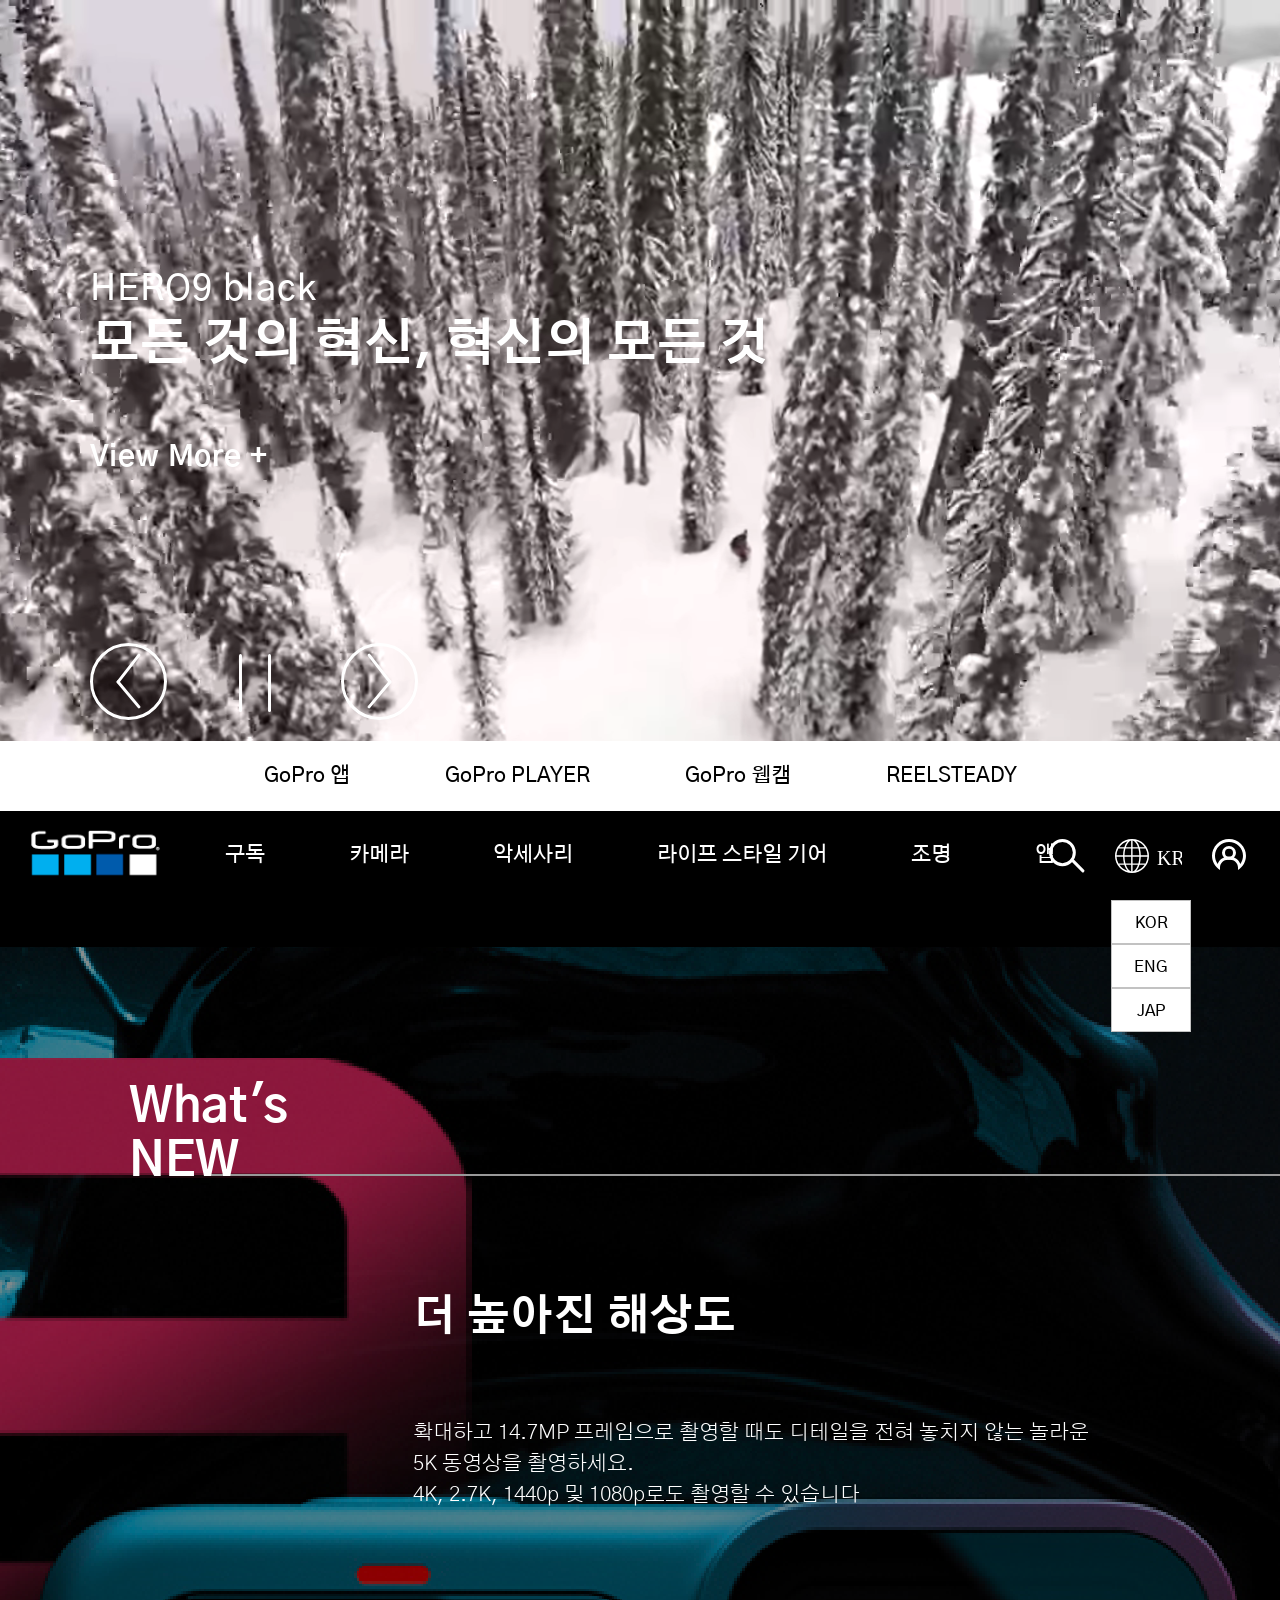
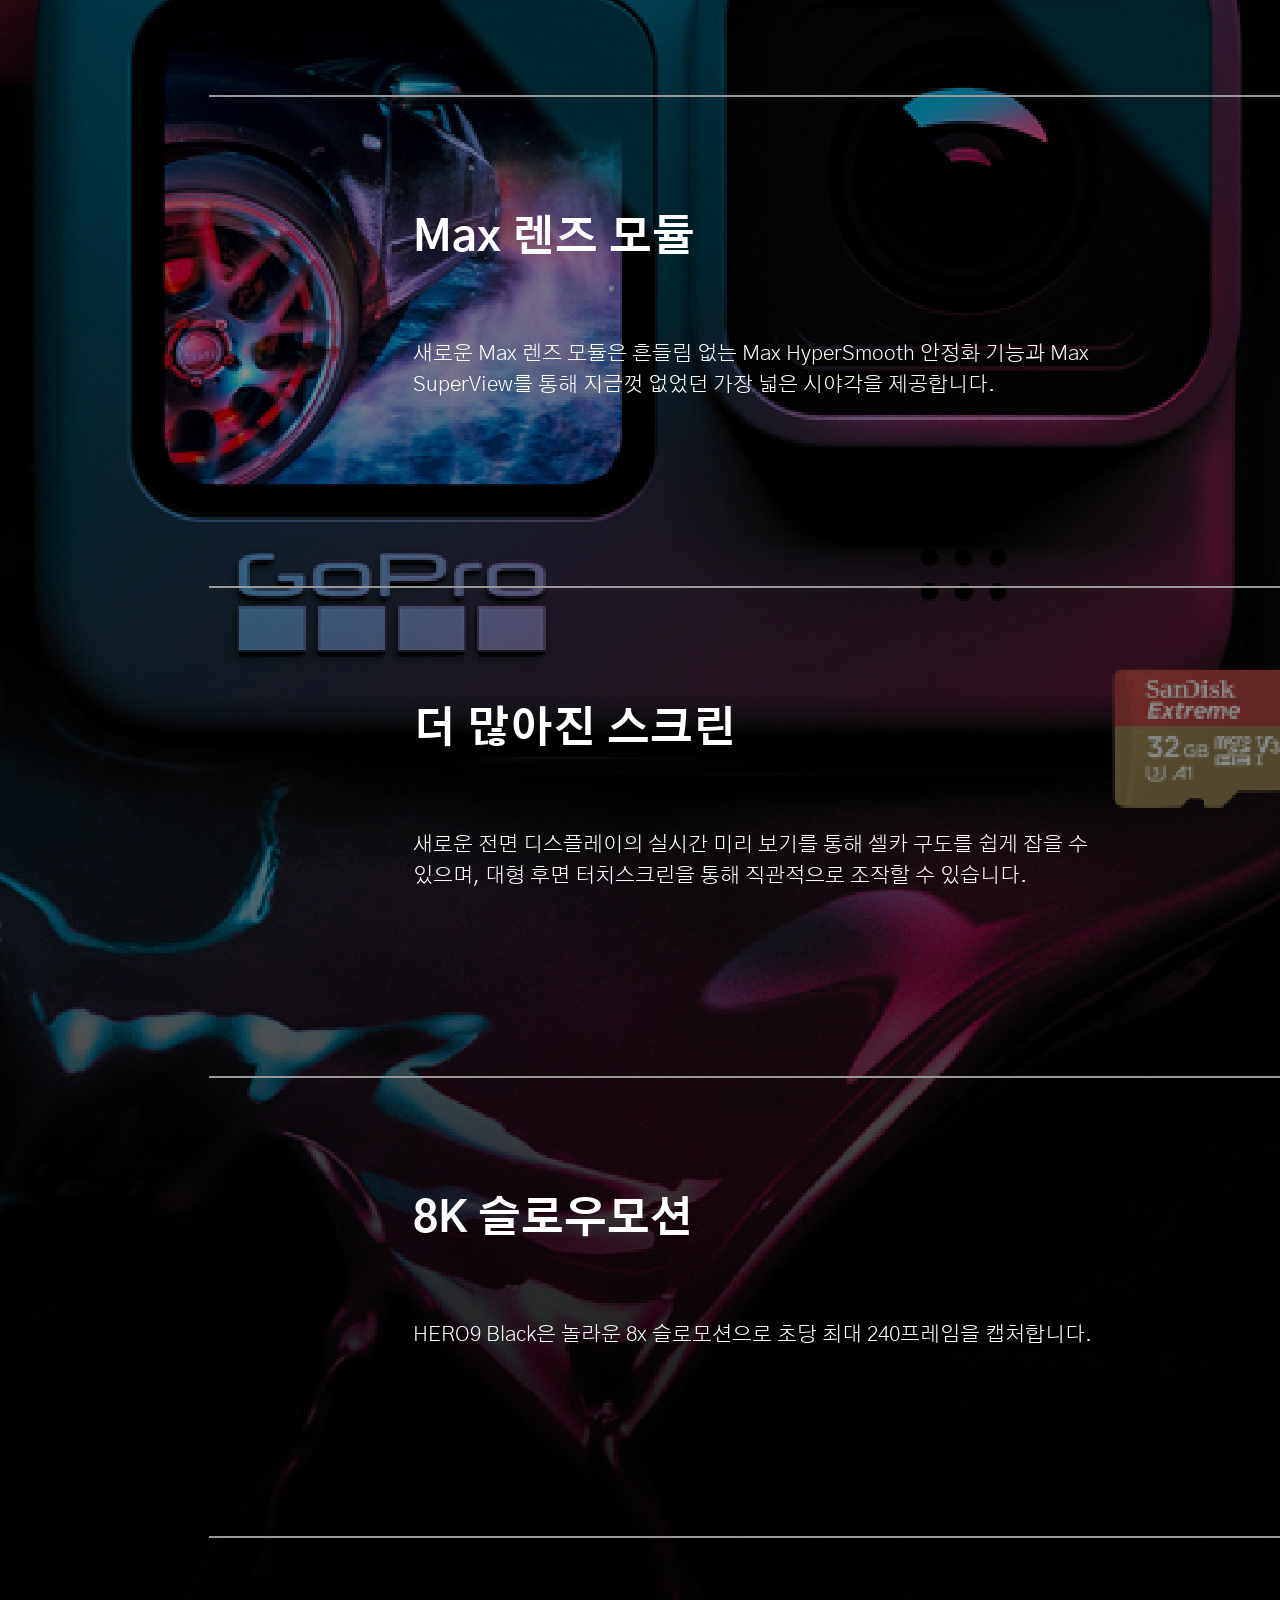
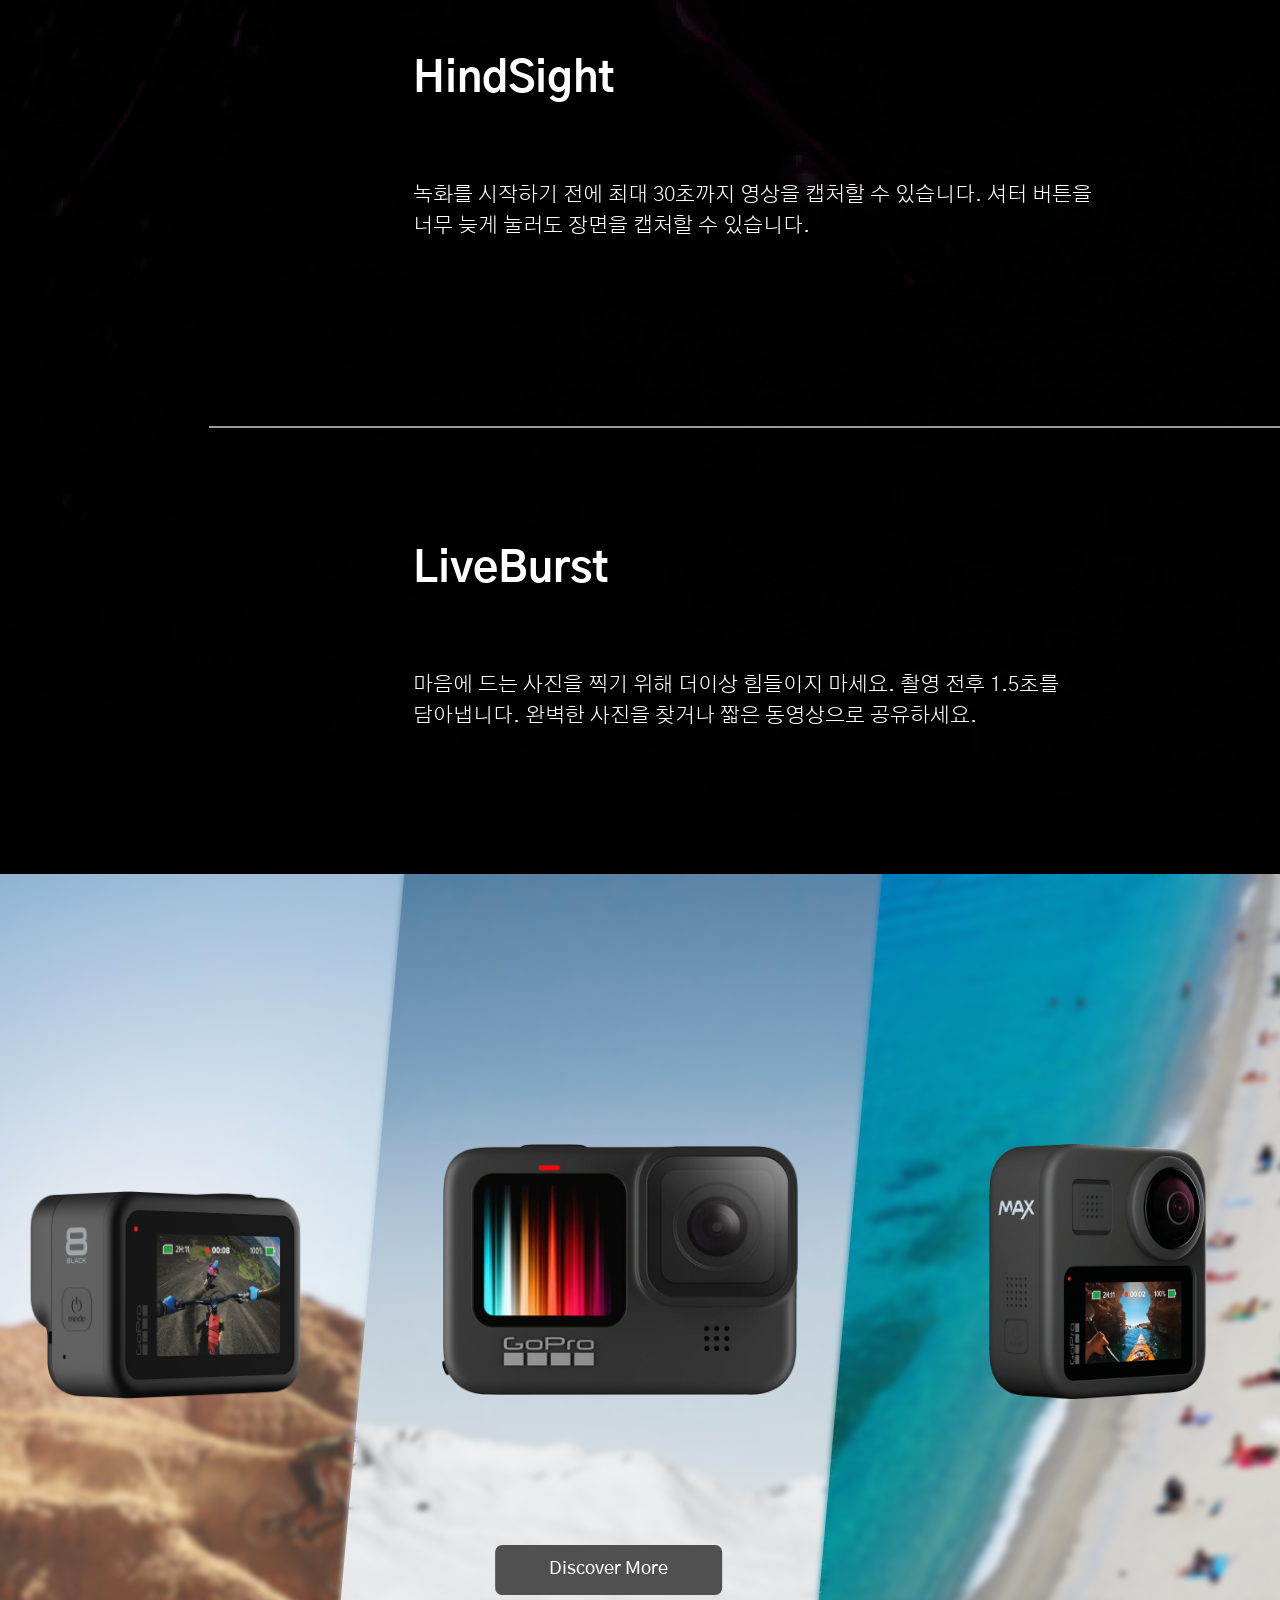
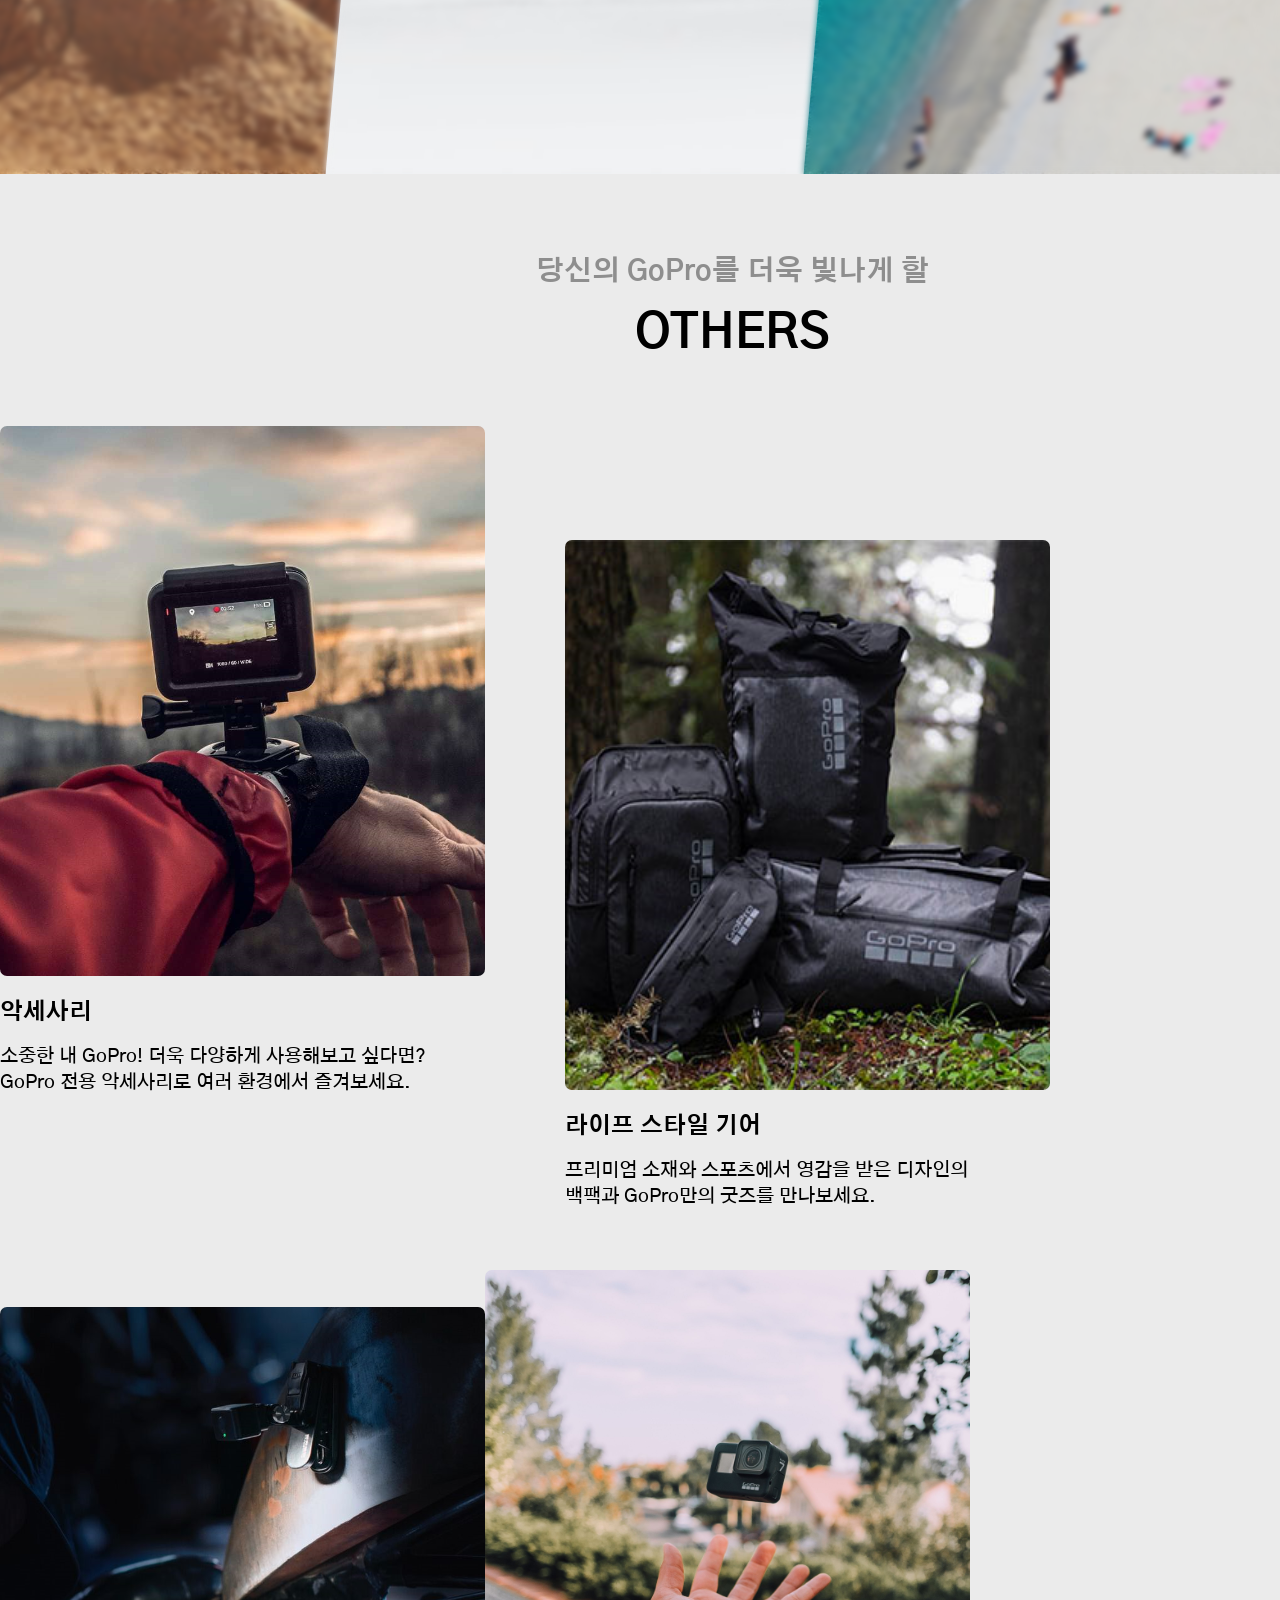
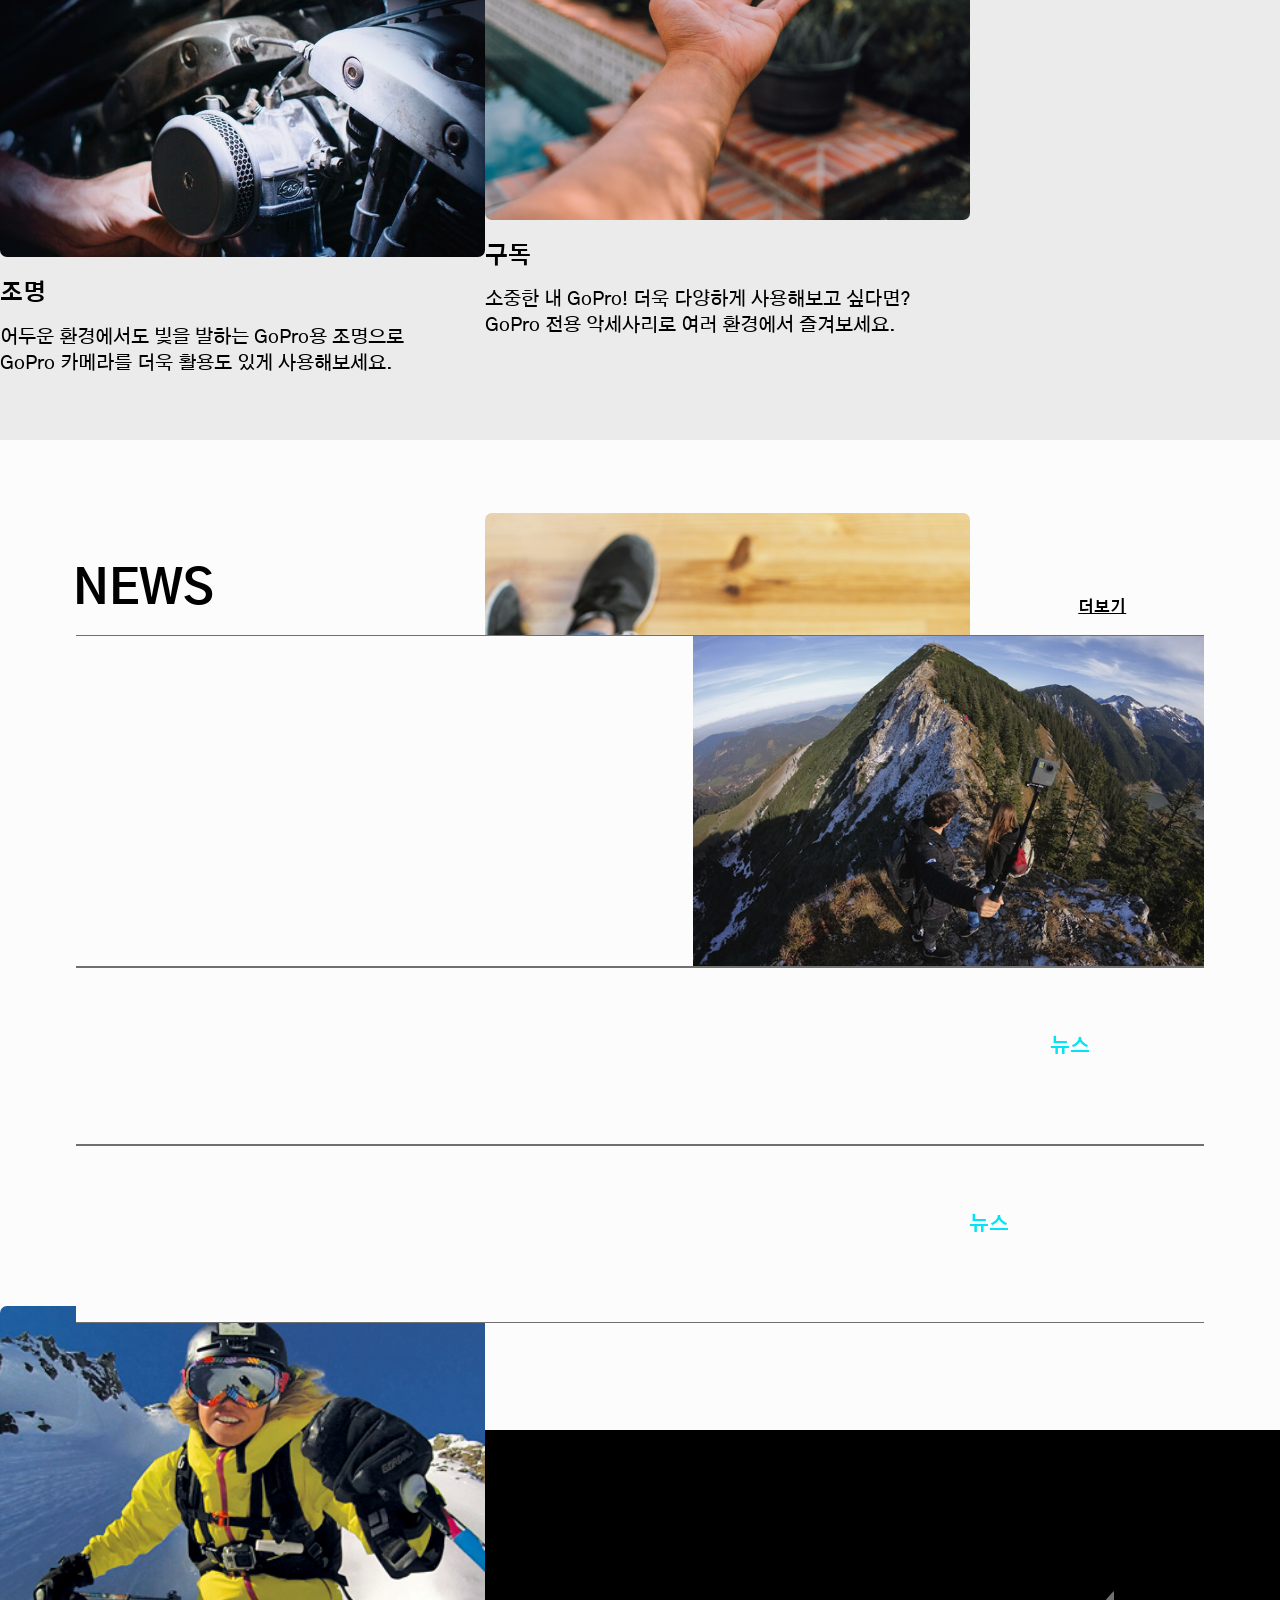
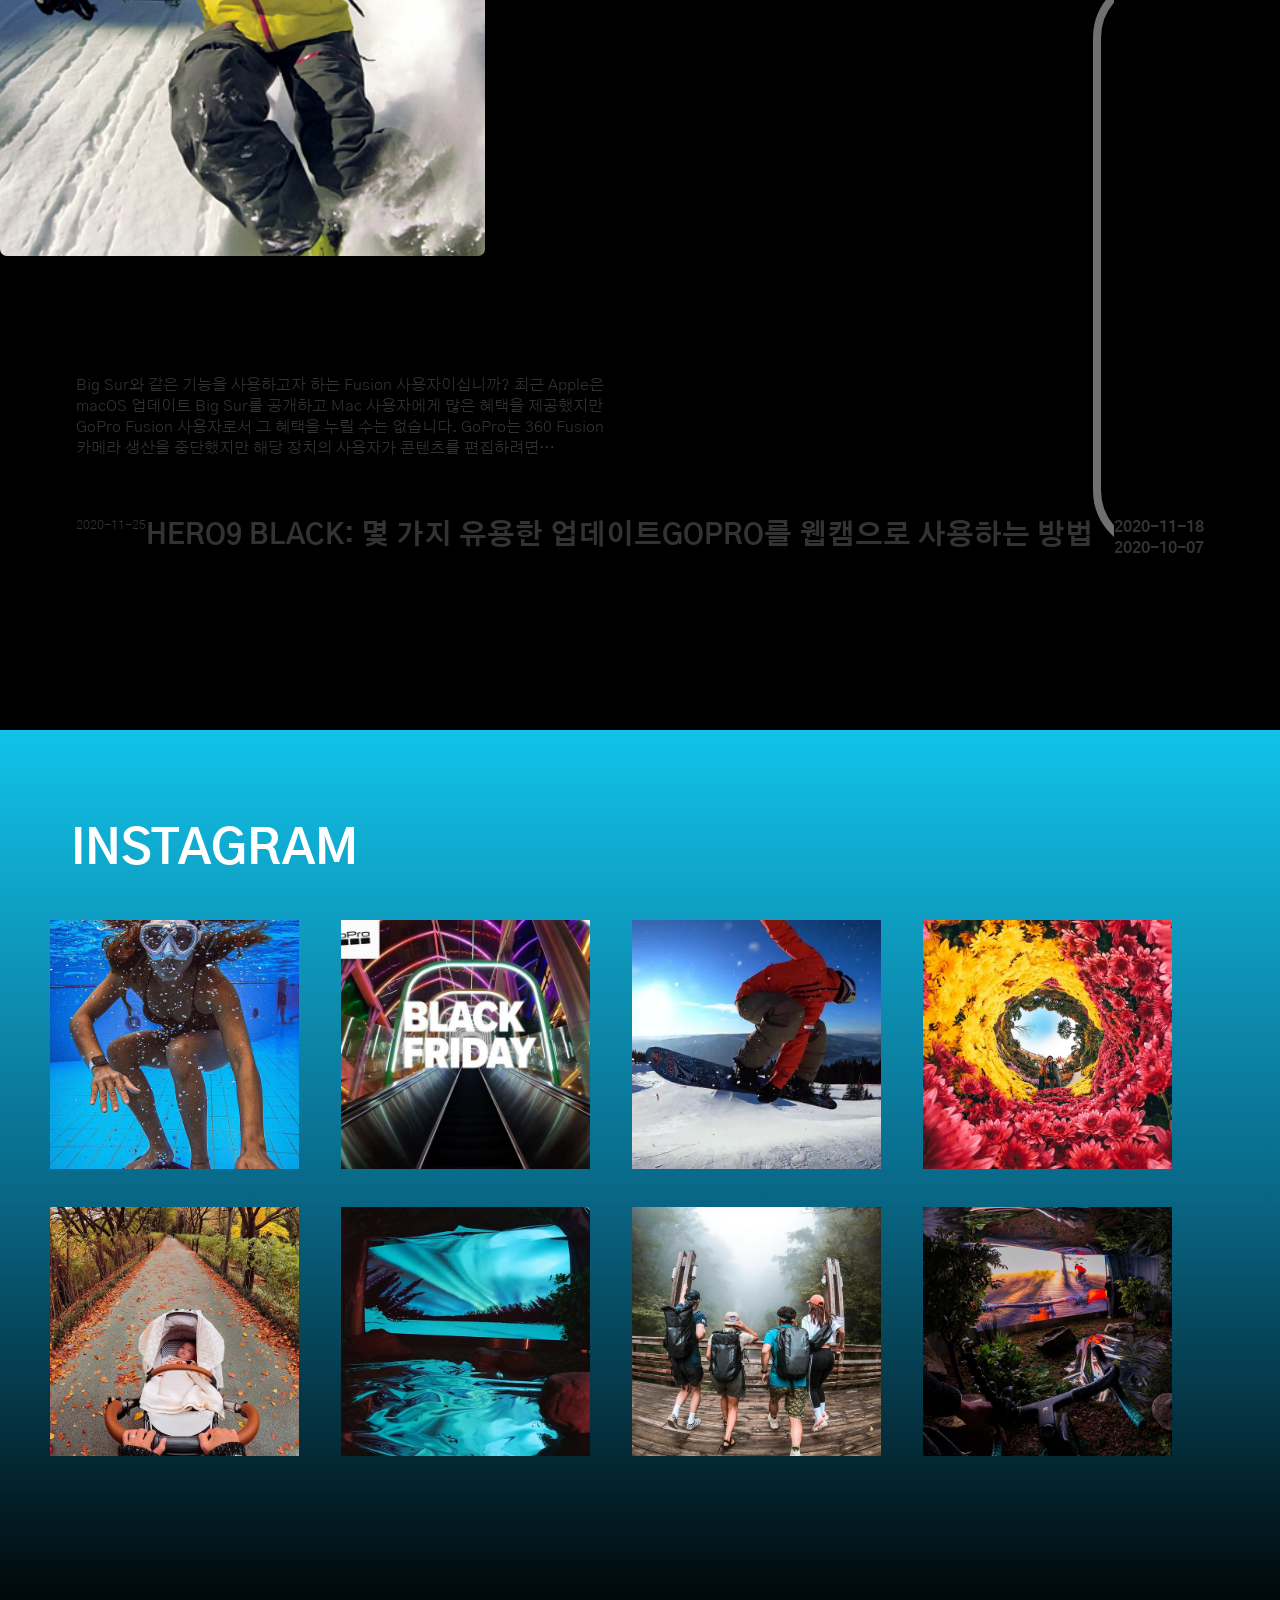
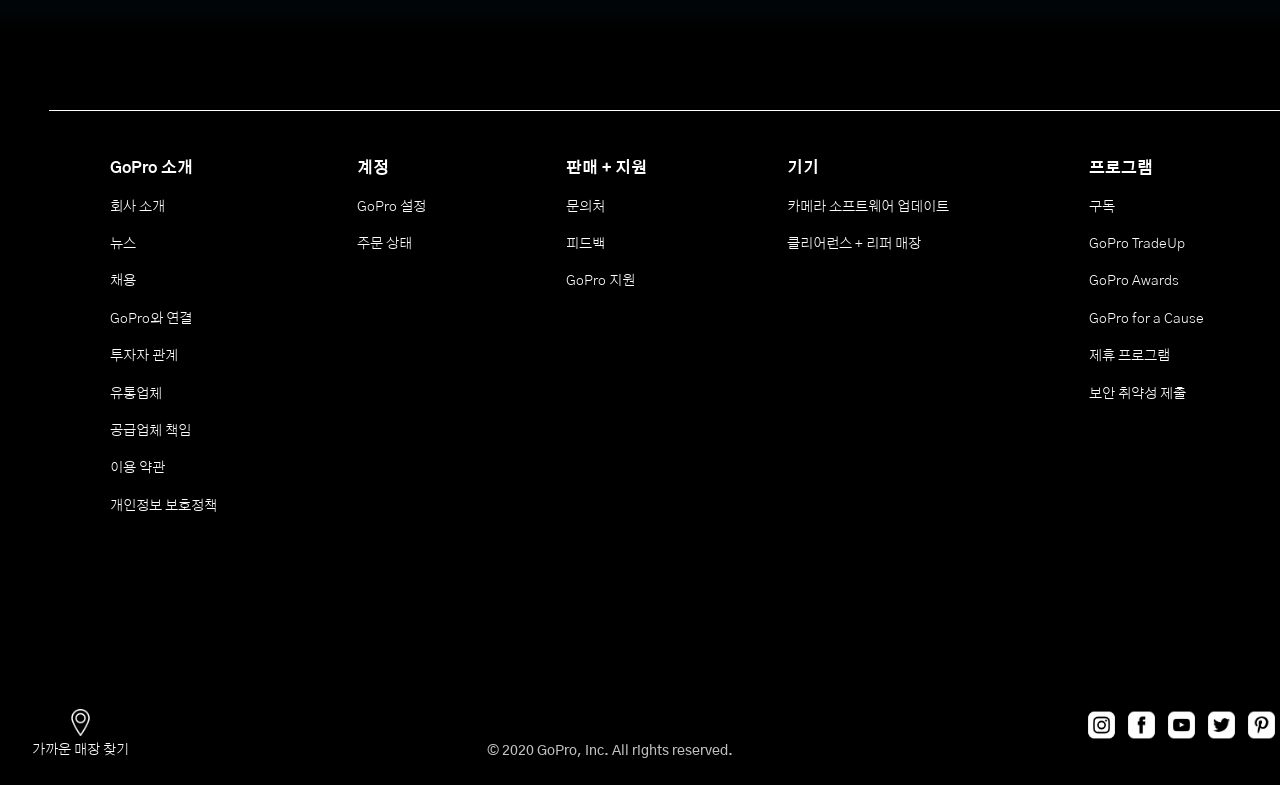
==== commit 5fa0121f: "href" ====
--- a/index.html
+++ b/index.html
@@ -315,7 +315,6 @@
 
                     <div class="pagewrap">
                         <div class="swiper-pagination"></div>
-                        <!-- 로딩바 -->
                         <div class="swiper-progress-bar">
                             <span class="slide_progress-bar"></span>
                         </div>
--- a/assets/css/layout.css
+++ b/assets/css/layout.css
@@ -109,6 +109,9 @@
         opacity: 0; }
       #header .dep2wrap > li:hover, #header .dep2wrap > li:focus {
         opacity: 1; }
+  #header.fix .dep2wrap {
+    top: 90px;
+    bottom: auto; }
   #header ul li ul li + li {
     padding-left: 90px; }
 
--- a/assets/css/main.css
+++ b/assets/css/main.css
@@ -1599,6 +1599,9 @@
         height: 129.2270531401vw;
         width: 103.3816425121vw;
         overflow-x: auto; }
+      #cnt4 .category .categoryInnterWrap {
+        width: 3000px;
+        height: 500px; }
       #cnt4 .category .categoryWrap {
         /* position: relative; */
         padding-top: 0;
@@ -1614,9 +1617,10 @@
             height: 77.5362318841vw; }
             #cnt4 .category .categoryWrap .otherWrap a .hoverImg {
               width: 64.61352657vw;
-              height: 90.4589371981vw;
+              height: 73.5301932367vw;
               margin-bottom: 1.9384057971vw;
-              left: 9.5628019324vw; }
+              left: 9.5628019324vw;
+              top: 6.461352657vw; }
           #cnt4 .category .categoryWrap .otherWrap:first-child {
             padding-left: 9.5628019324vw; }
           #cnt4 .category .categoryWrap .otherWrap h4 {
@@ -1952,40 +1956,40 @@
       height: 100%;
       background: none; }
       #cnt4 .category > p {
-        font-size: 13px;
-        padding-bottom: 7px;
-        padding-top: 68px; }
+        font-size: 3.8638888889vw;
+        padding-bottom: 2.0805555556vw;
+        padding-top: 20.2111111111vw; }
       #cnt4 .category > strong {
-        font-size: 26px; }
+        font-size: 7.7277777778vw; }
       #cnt4 .category .categoryOuterWrap {
-        height: 406px;
-        width: 360px;
+        height: 120.6722222222vw;
+        width: 107vw;
         overflow-x: auto; }
       #cnt4 .category .categoryWrap {
-        padding-top: 10px;
-        width: 1000px; }
+        padding-top: 2.9722222222vw;
+        width: 297.2222222222vw; }
         #cnt4 .category .categoryWrap .otherWrap {
-          padding-right: 20px;
+          padding-right: 5.9444444444vw;
           padding-top: 0;
-          /* &:first-child {padding-left: 37px;} */ }
+          /* &:first-child {padding-left: 37);} */ }
           #cnt4 .category .categoryWrap .otherWrap a {
-            margin-bottom: 7.5px;
-            width: 261px;
-            height: 295px; }
+            margin-bottom: 2.2291666667vw;
+            width: 77.575vw;
+            height: 87.6805555556vw; }
             #cnt4 .category .categoryWrap .otherWrap a img:first-child {
-              width: 261px; }
+              width: 77.575vw; }
             #cnt4 .category .categoryWrap .otherWrap a .hoverImg {
-              width: 306px;
-              height: 326px;
-              margin-bottom: 7.5px;
-              left: 34px;
-              top: 20px; }
+              width: 77.575vw;
+              height: 87.8499722222vw;
+              margin-bottom: 2.2291666667vw;
+              left: 10.1055555556vw;
+              top: 0; }
         #cnt4 .category .categoryWrap h4 {
-          font-size: 21px;
-          padding-bottom: 18.5px; }
+          font-size: 6.2416666667vw;
+          padding-bottom: 5.4986111111vw; }
         #cnt4 .category .categoryWrap p {
-          font-size: 18px;
-          line-height: 26px; }
+          font-size: 5.35vw;
+          line-height: 7.7277777778vw; }
 
   #cnt5 {
     height: 90vh; }
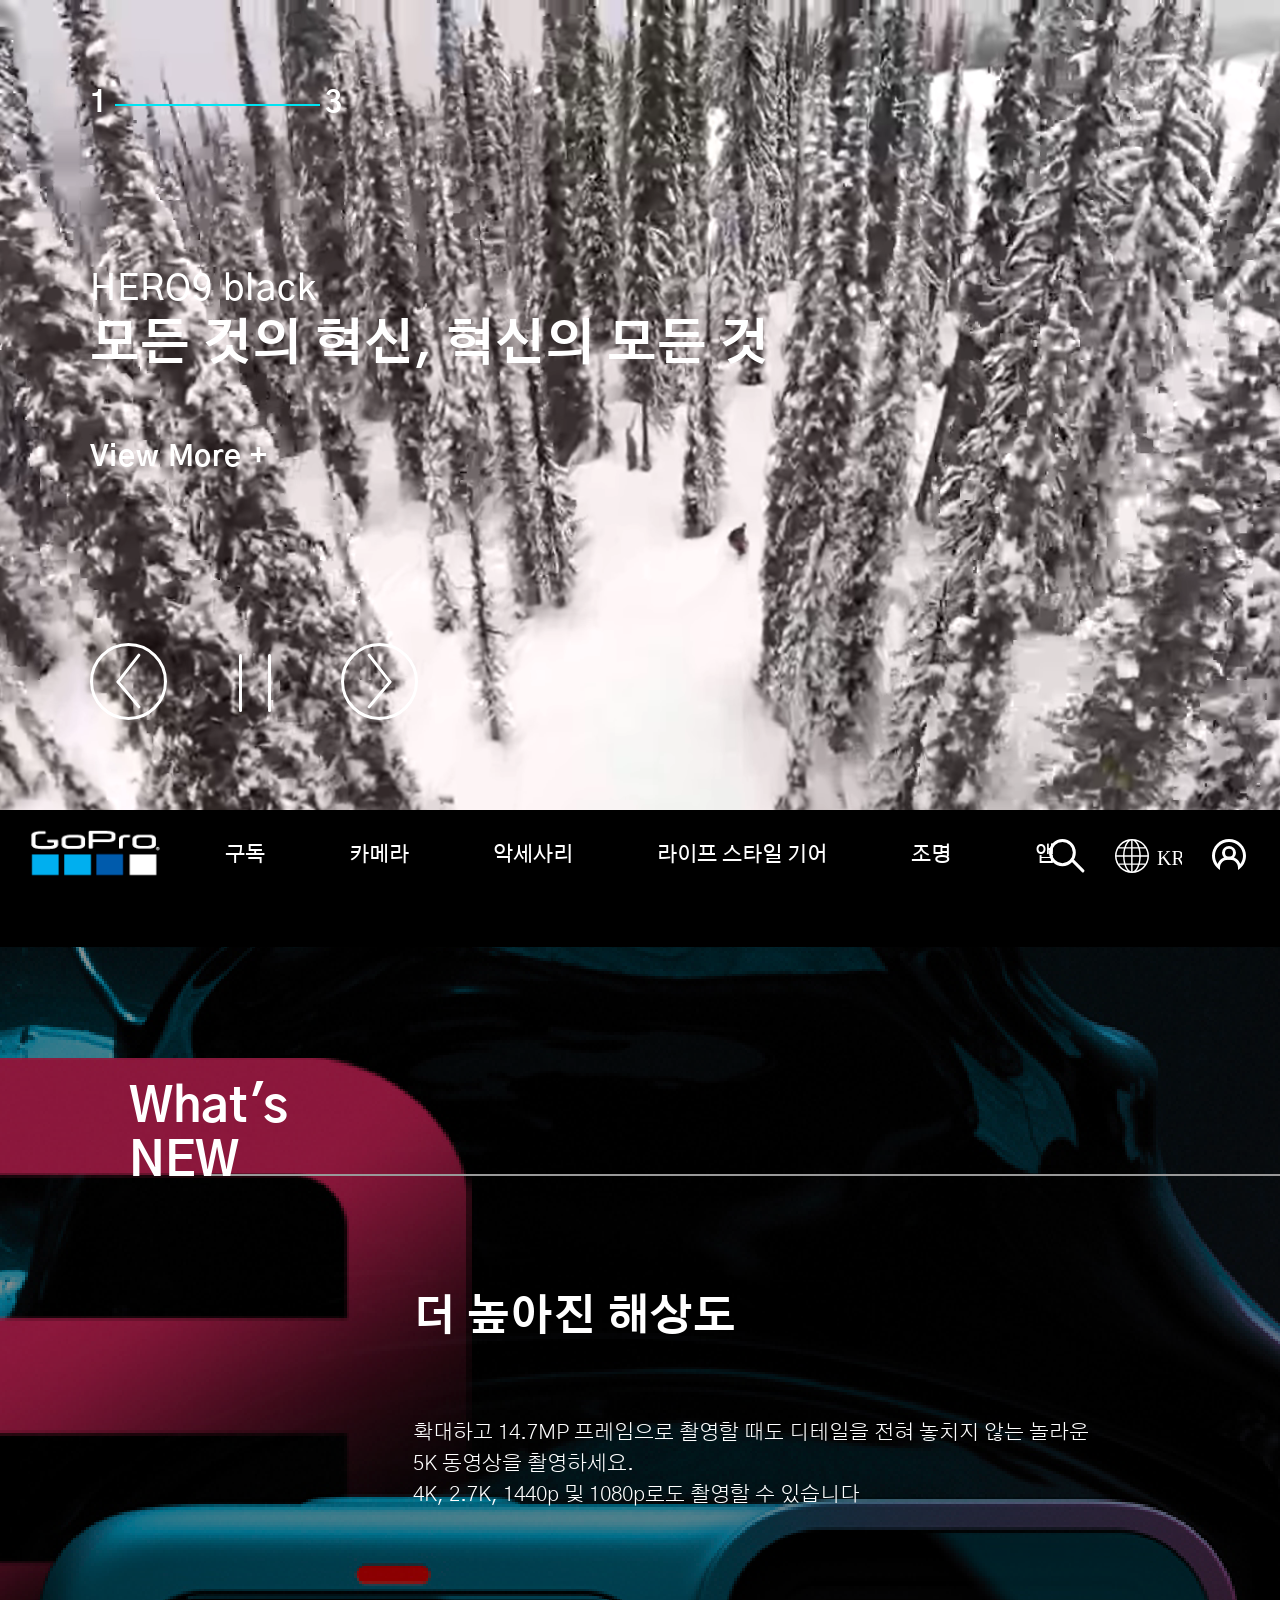
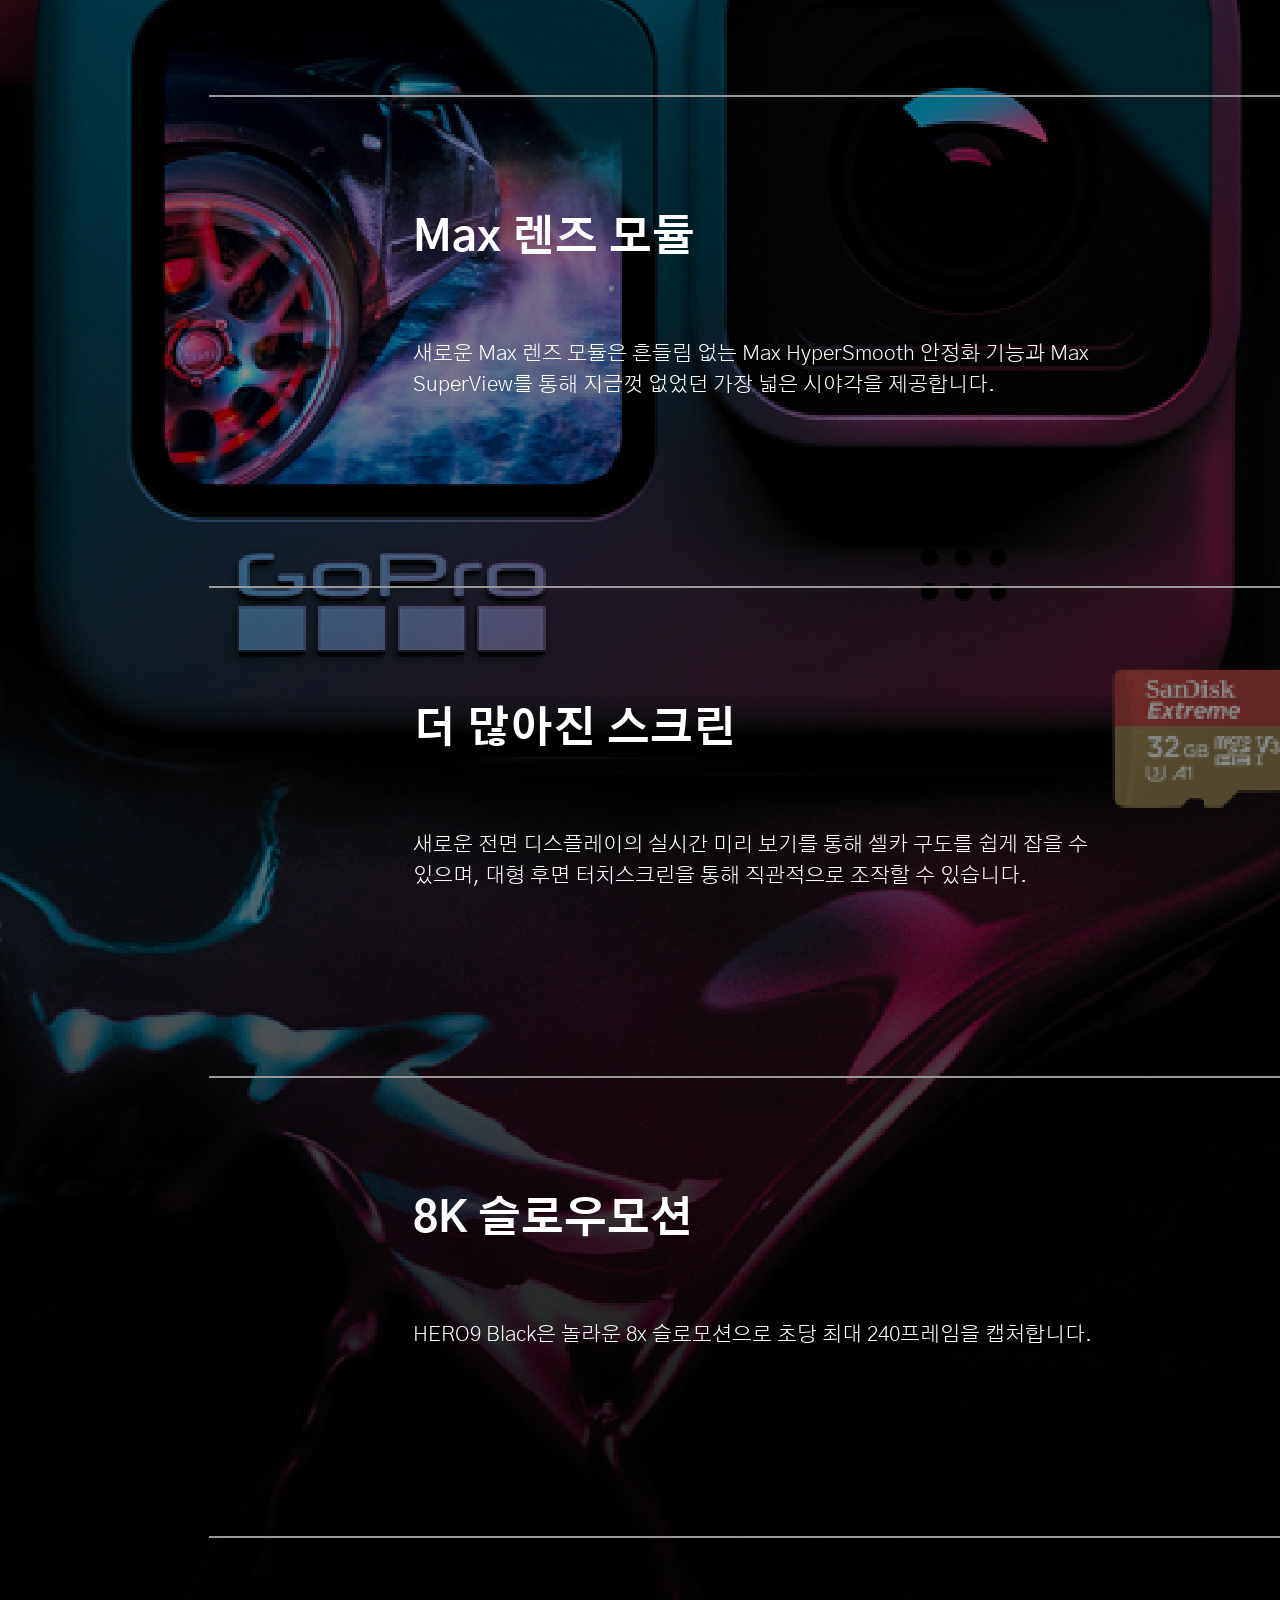
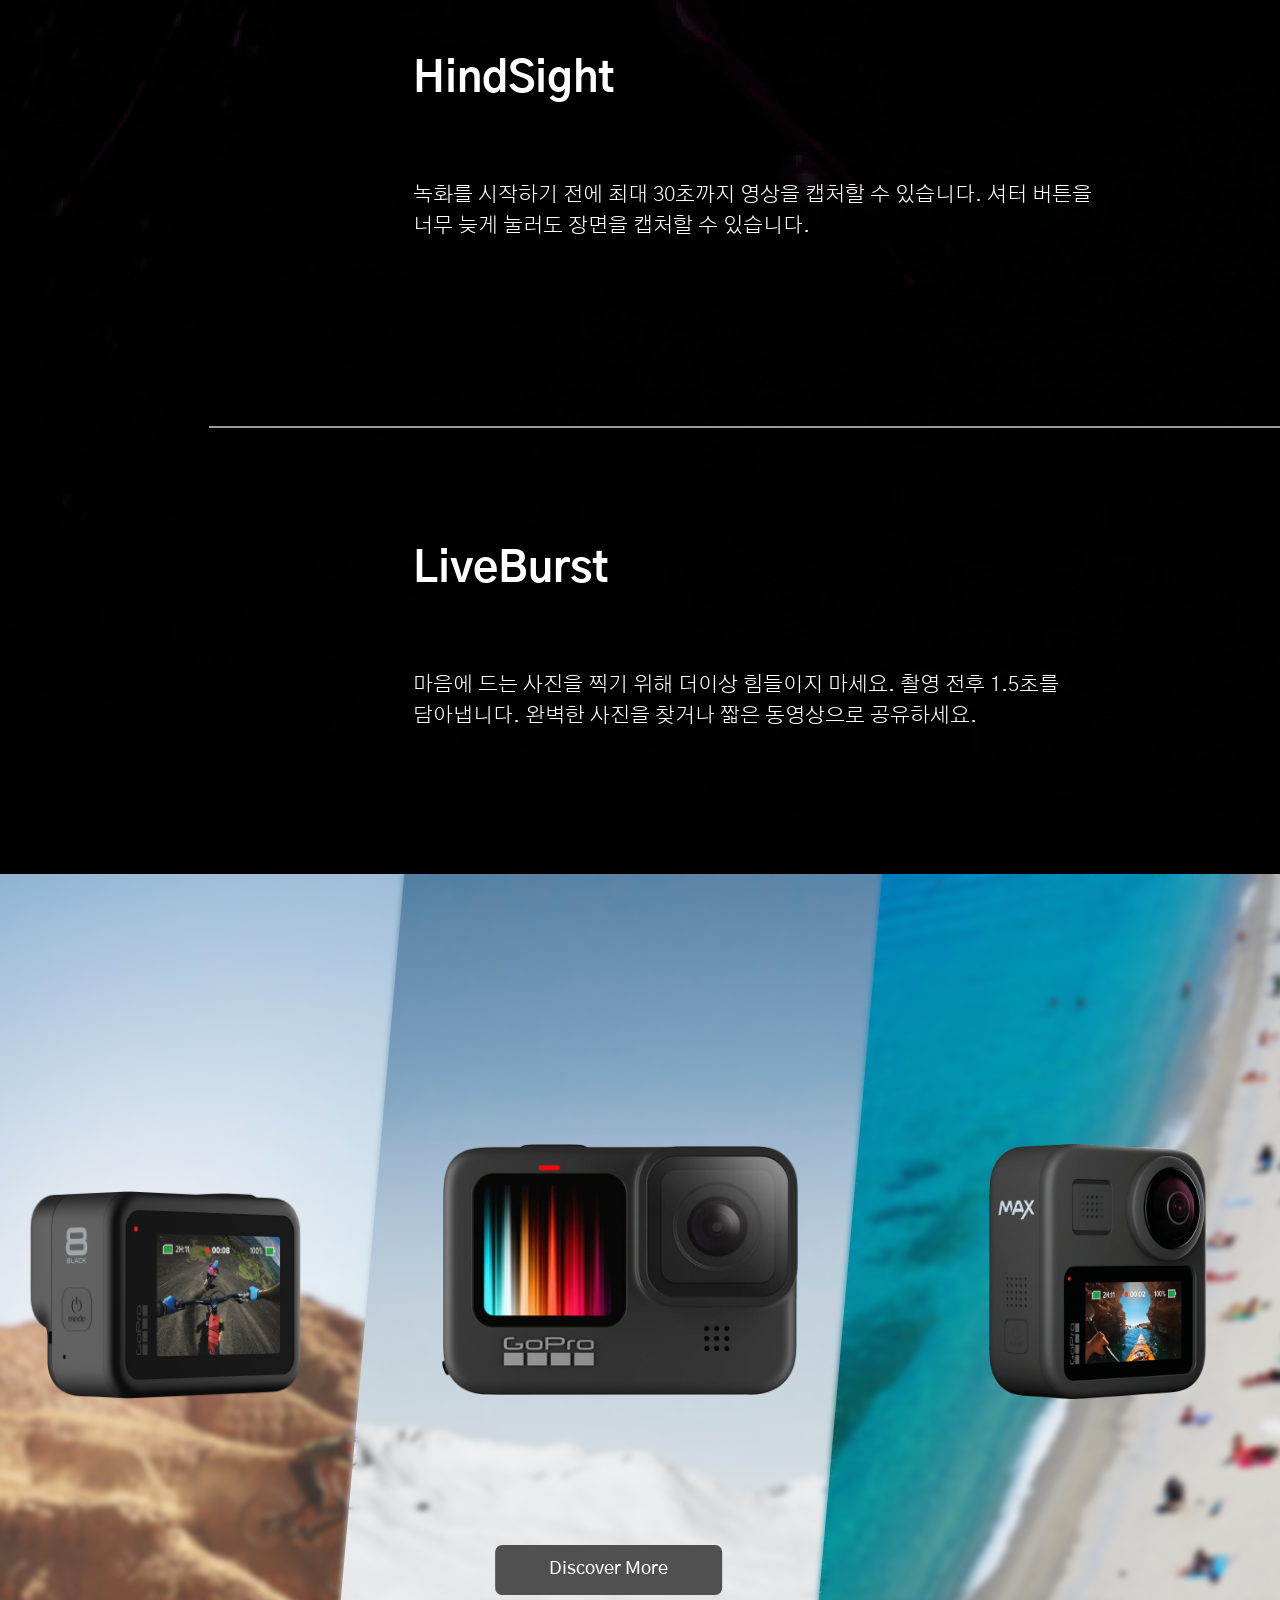
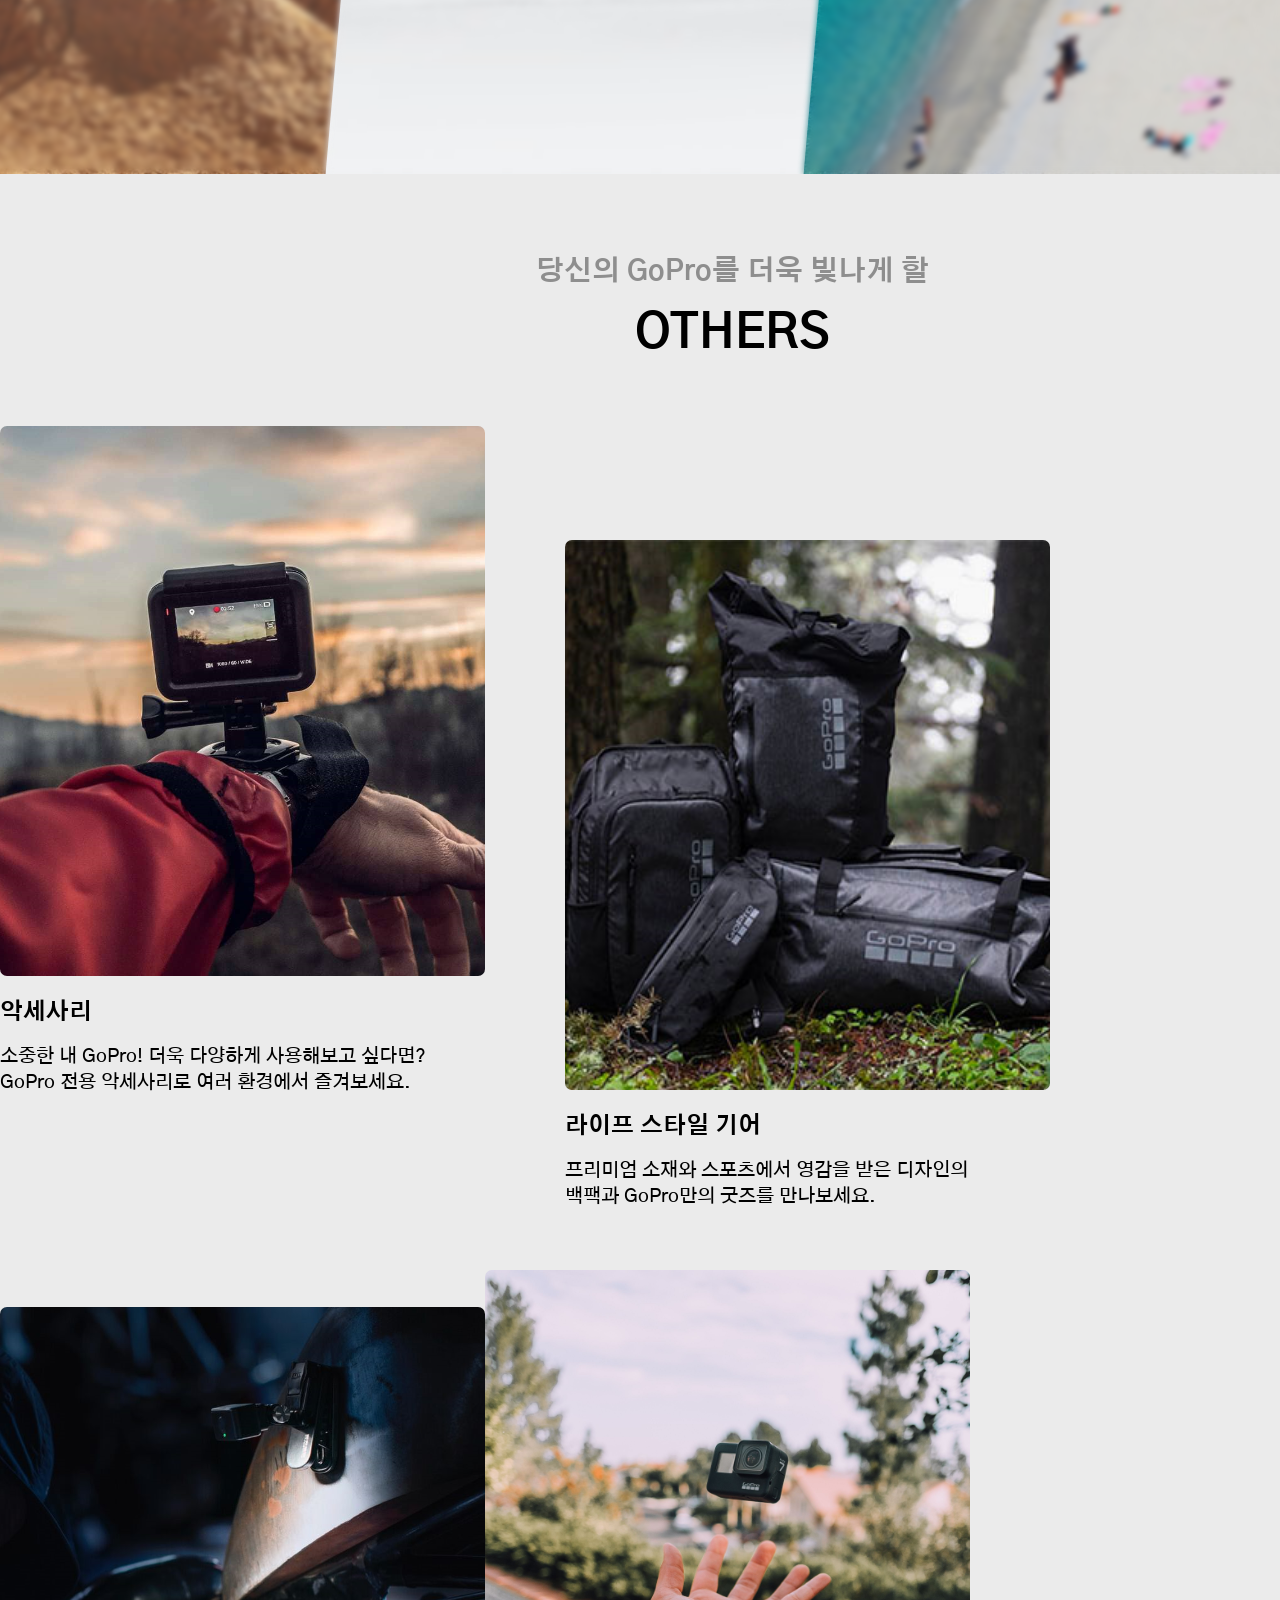
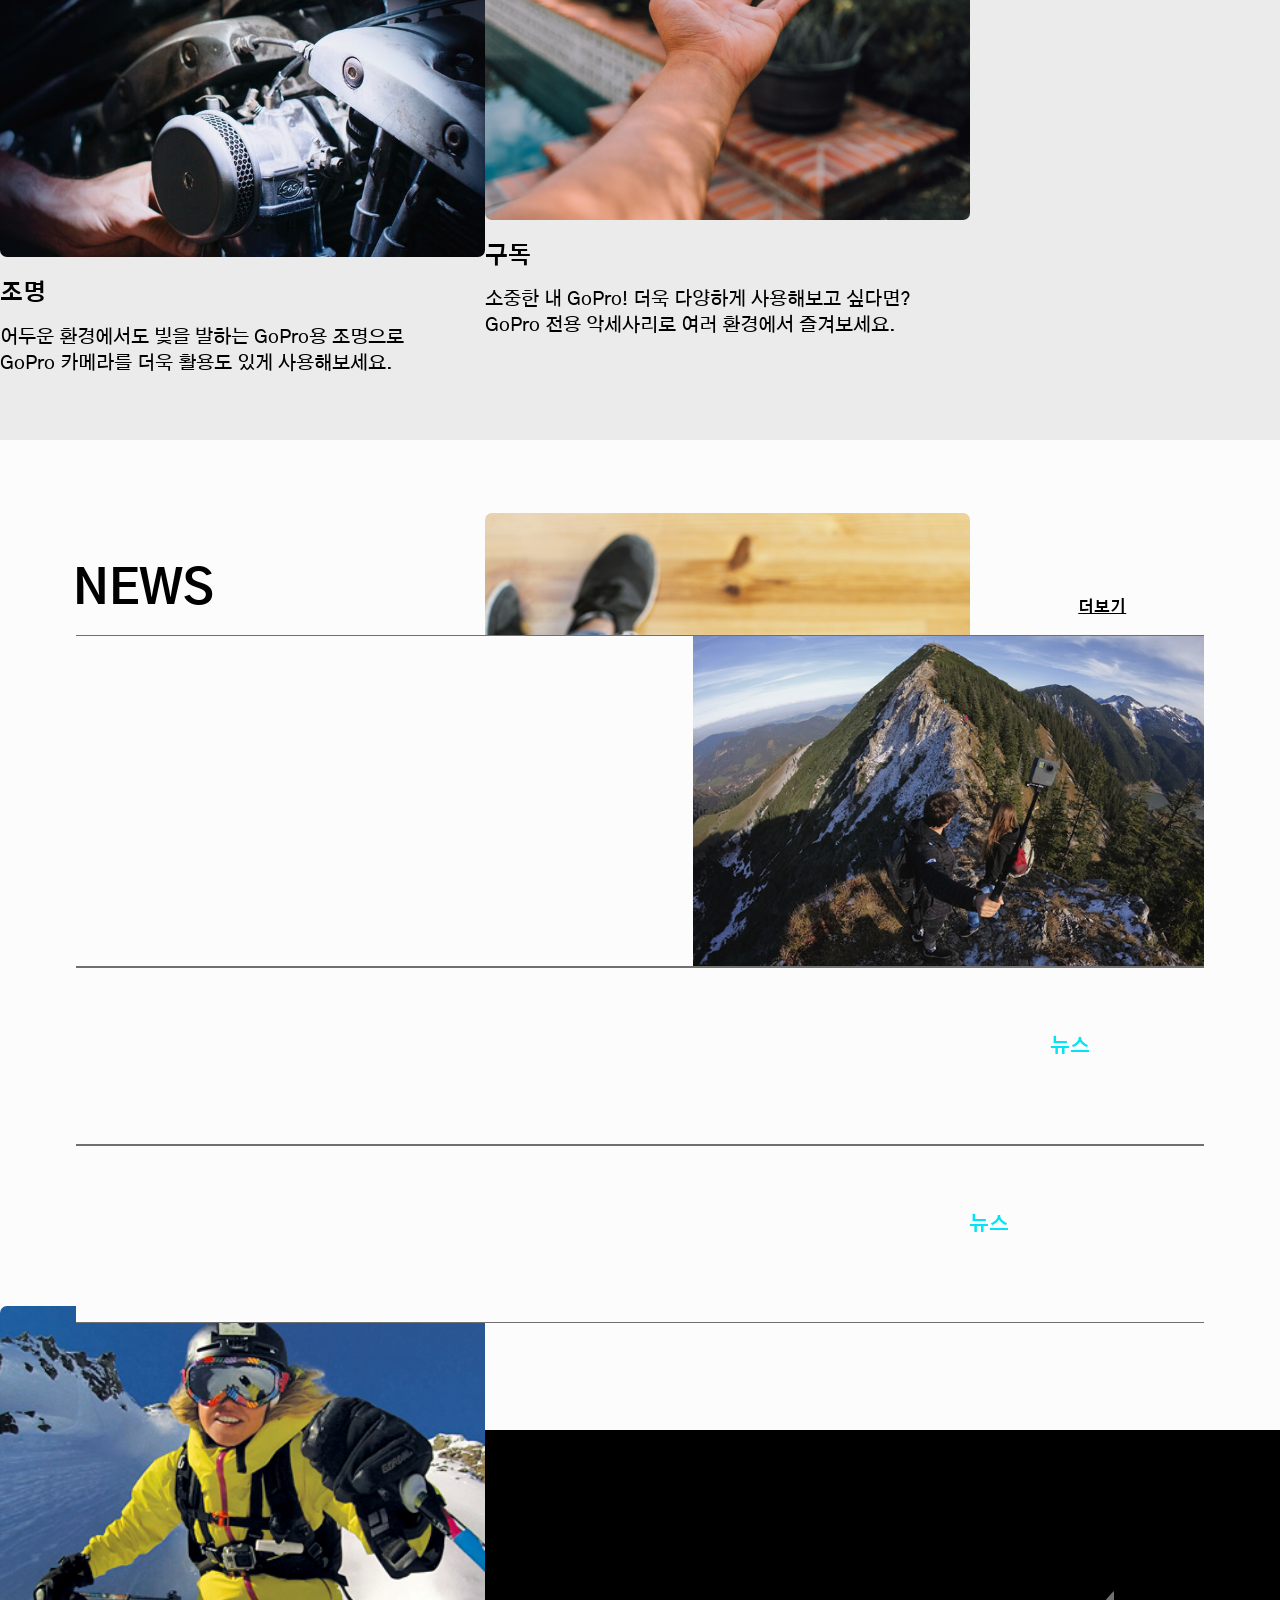
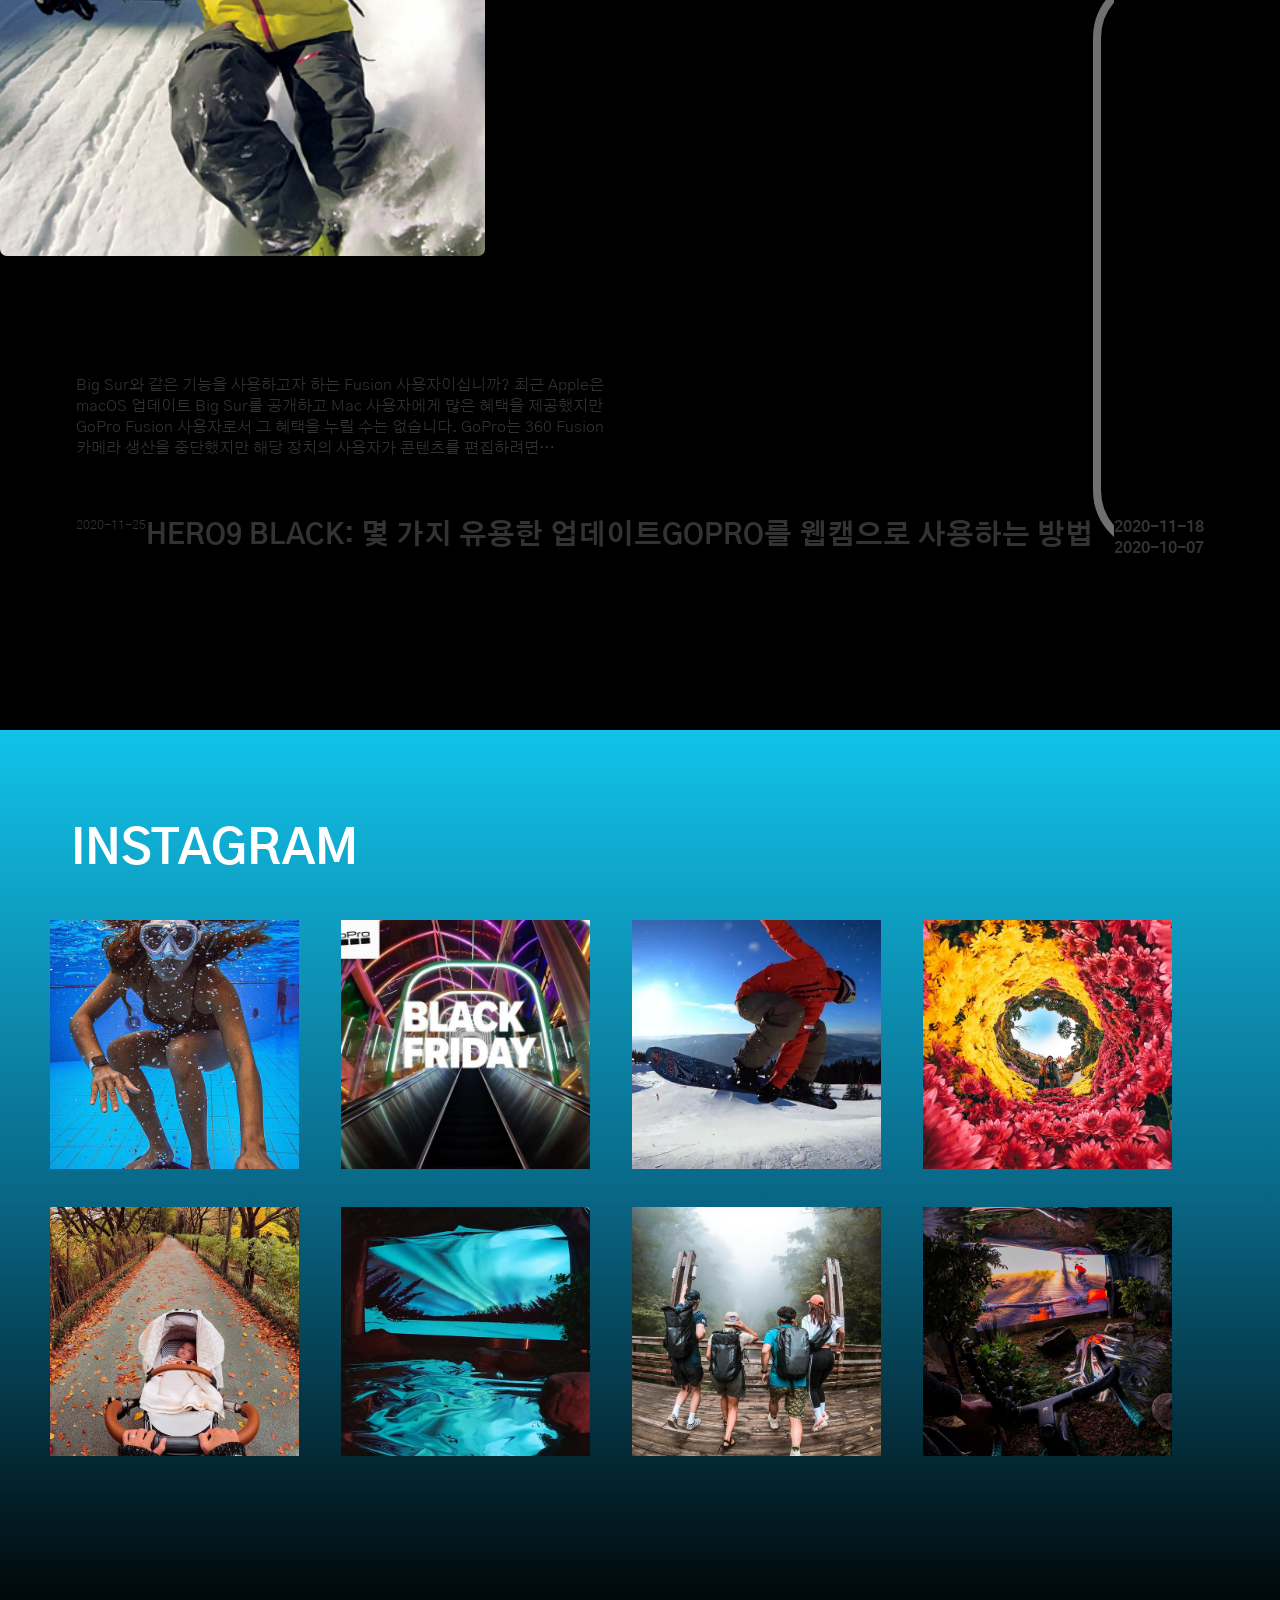
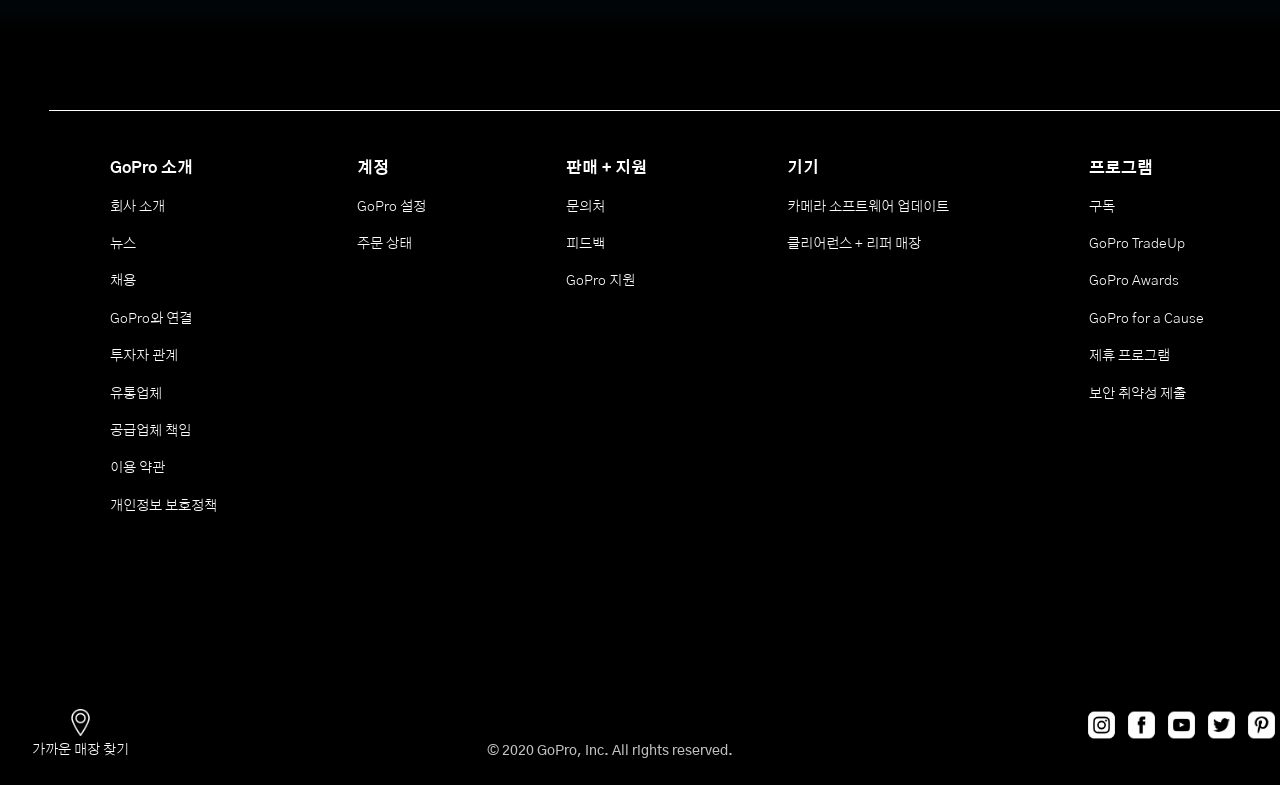
==== commit 55492475: "자바스크립트" ====
--- a/index.html
+++ b/index.html
@@ -16,6 +16,7 @@
     <script src="assets/js/common.js"></script>
     <script src="assets/js/main.js"></script>
 </head>
+
 <body>
     <div id="skip">
         <a href="#cnt1">본문 바로가기</a>
@@ -50,7 +51,7 @@
                     </div>
                 </div>
                 <div class="lang">
-                    <button type="button" >
+                    <button type="button">
                         <span class="blind-b">언어설정</span>
                         <img src="assets/img/icon/language.svg" alt="언어 설정">
                     </button>
@@ -136,105 +137,119 @@
             </h1>
             <button type="button" class="menu_open">
                 <img src="assets/img/icon/mMenu.svg" alt="메뉴 열기">
-                <span class="blind-b">메뉴 열기</span>
             </button>
             <div class="mUtil">
                 <div class="mgnb_wrap">
-                        <div class="bg_white">
-                            <button>
-                                <a href="https://gopro.com/login" class="first">
-                                    <img class="mAccount" src="assets/img/icon/account_black.svg" alt="계정 바로가기 아이콘">
-                                </a>
+                    <div class="bg_white">
+                        <a href="https://gopro.com/login" class="first">
+                            <img class="mAccount" src="assets/img/icon/account_black.svg" alt="계정 바로가기">
+                        </a>
+                        <a href="https://gopro.com/ko/kr/">
+                            <img class="mshopping" src="assets/img/icon/shopping-cart_black.svg" alt="장바구니">
+                        </a>
+                    </div>
+                    <nav id="mGnb">
+                        <ul>
+                            <li>
+                                <a
+                                    href="https://gopro.com/ko/kr/shop/subscription/gopro-1%EA%B0%9C%EC%9B%94-%EA%B5%AC%EB%8F%85/GoProPlusMonthly.html">구독</a>
+                            </li>
+                            <li>
+                                <a href="https://gopro.com/ko/kr/shop/cameras">카메라</a>
+                                <ul class="dep2">
+                                    <li><a
+                                            href="https://gopro.com/ko/kr/shop/cameras/hero9-black/CHDHX-901-master.html">HERO9
+                                            BLACK</a></li>
+                                    <li><a
+                                            href="https://gopro.com/ko/kr/shop/cameras/hero8-black/CHDHX-801-master.html">HERO8
+                                            BLACK</a></li>
+                                    <li><a href="https://gopro.com/ko/kr/shop/cameras/max/CHDHZ-201-master.html">MAX</a>
+                                    </li>
+                                    <li><a
+                                            href="https://gopro.com/ko/kr/shop/cameras/hero7-black/CHDHX-701-master.html">HERO7
+                                            BLACK</a></li>
+                                    <li><a href="https://gopro.com/ko/kr/compare">카메라 비교하기</a></li>
+                                </ul>
+                            </li>
+                            <li>
+                                <a href="https://gopro.com/ko/kr/shop/mounts-accessories">악세사리</a>
+                                <ul class="dep2">
+                                    <li><a href="https://gopro.com/ko/kr/shop/mounts-accessories/camera-mounts">마운트</a>
+                                    </li>
+                                    <li><a
+                                            href="https://gopro.com/ko/kr/shop/mounts-accessories/vlogging-camera-mods">모듈</a>
+                                    </li>
+                                    <li><a
+                                            href="https://gopro.com/ko/kr/shop/mounts-accessories/camera-batteries-chargers">배터리</a>
+                                    </li>
+                                    <li><a
+                                            href="https://gopro.com/ko/kr/shop/mounts-accessories/camera-bags-cases">케이스</a>
+                                    </li>
+                                    <li><a
+                                            href="https://gopro.com/ko/kr/shop/mounts-accessories/camera-lens-protectors">보호</a>
+                                    </li>
+                                </ul>
+                            </li>
+                            <li>
+                                <a href="https://gopro.com/ko/kr/shop/lifestyle-gear">라이프 스타일 기어</a>
+                                <ul class="dep2">
+                                    <li><a href="https://gopro.com/ko/kr/shop/lifestyle-gear/backpacks-bags">백팩+가방</a>
+                                    </li>
+                                    <li><a href="https://gopro.com/ko/kr/shop/lifestyle-gear/cases">케이스</a></li>
+                                    <li><a href="https://gopro.com/ko/kr/shop/lifestyle-gear/clothing">의류</a></li>
+                                    <li><a href="https://gopro.com/ko/kr/shop/lifestyle-gear/goods">굿즈</a></li>
+                                </ul>
+                            </li>
+                            <li>
+                                <a href="https://gopro.com/ko/kr/shop/lighting">조명</a>
+                            </li>
+                            <li>
+                                <a href="https://gopro.com/ko/kr/shop/softwareandapp">앱</a>
+                                <ul class="dep2">
+                                    <li><a href="https://gopro.com/ko/kr/shop/softwareandapp">GoPro 앱</a></li>
+                                    <li><a
+                                            href="https://community.gopro.com/t5/ko/GoPro-Player/ta-p/472244?profile.language=ko">GoPro
+                                            PLAYER</a></li>
+                                    <li><a
+                                            href="https://community.gopro.com/t5/en/How-to-Use-Your-GoPro-as-a-Webcam/ta-p/665493/redirect_from_archived_page/true#U665493">GoPro
+                                            웹캠</a></li>
+                                    <li><a href="https://www.reelsteady.com/pages/go-details">REELSTEADY</a></li>
+                                </ul>
+                            </li>
+                        </ul>
+                    </nav>
+                    <div class="searchLang">
+                        <button type="button" class="btn_open">
+                            <img src="assets/img/icon/search_black.svg" alt="검색창 열기">
+                            <span class="blind-b">검색창 열기</span>
+                        </button>
+                        <div class="search_wrap">
+                            <form action="index.html" id="mSearchForm">
+                                <div class="searchBg">
+                                    <label for="mSearchTxt" class="blind-b">검색어</label>
+                                    <input type="text" id="mSearchTxt" name="mSearchTxt" placeholder="검색어를 입력해주세요.">
+                                    <button><img src="" alt="검색"></button>
+                                </div>
+                            </form>
+                            <button type="button" class="btn_close">
+                                <img src="assets/img/icon/close_btn.svg" alt="검색창 닫기">
                             </button>
-                            <button>
-                                <a href="https://gopro.com/ko/kr/">
-                                    <img class="mshopping" src="assets/img/icon/shopping-cart_black.svg" alt="장바구니 아이콘">
-                                </a>
+                        </div>
+                        <div class="lang">
+                            <button type="button">
+                                <img src="assets/img/icon/lang_black.svg" alt="">
+                                <span class="blind-b">언어설정</span>
                             </button>
-                            <button>
-                                <a href="#">
-                                    <img class="mClose" src="assets/img/icon/close_black.svg" alt="네비게이션 닫기">
-                                </a>
-                            </button>
-                        </div>
-                        <nav id="mGnb">
                             <ul>
-                                <li>
-                                    <a href="https://gopro.com/ko/kr/shop/subscription/gopro-1%EA%B0%9C%EC%9B%94-%EA%B5%AC%EB%8F%85/GoProPlusMonthly.html">구독</a>
-                                </li>
-                                <li>
-                                    <a href="https://gopro.com/ko/kr/shop/cameras">카메라</a>
-                                    <ul class="dep2">
-                                        <li><a href="https://gopro.com/ko/kr/shop/cameras/hero9-black/CHDHX-901-master.html">HERO9 BLACK</a></li>
-                                        <li><a href="https://gopro.com/ko/kr/shop/cameras/hero8-black/CHDHX-801-master.html">HERO8 BLACK</a></li>
-                                        <li><a href="https://gopro.com/ko/kr/shop/cameras/max/CHDHZ-201-master.html">MAX</a></li>
-                                        <li><a href="https://gopro.com/ko/kr/shop/cameras/hero7-black/CHDHX-701-master.html">HERO7 BLACK</a></li>
-                                        <li><a href="https://gopro.com/ko/kr/compare">카메라 비교하기</a></li>
-                                    </ul>
-                                </li>
-                                <li>
-                                    <a href="https://gopro.com/ko/kr/shop/mounts-accessories">악세사리</a>
-                                    <ul class="dep2">
-                                        <li><a href="https://gopro.com/ko/kr/shop/mounts-accessories/camera-mounts">마운트</a></li>
-                                        <li><a href="https://gopro.com/ko/kr/shop/mounts-accessories/vlogging-camera-mods">모듈</a></li>
-                                        <li><a href="https://gopro.com/ko/kr/shop/mounts-accessories/camera-batteries-chargers">배터리</a></li>
-                                        <li><a href="https://gopro.com/ko/kr/shop/mounts-accessories/camera-bags-cases">케이스</a></li>
-                                        <li><a href="https://gopro.com/ko/kr/shop/mounts-accessories/camera-lens-protectors">보호</a></li>
-                                    </ul>
-                                </li>
-                                <li>
-                                    <a href="https://gopro.com/ko/kr/shop/lifestyle-gear">라이프 스타일 기어</a>
-                                    <ul class="dep2">
-                                        <li><a href="https://gopro.com/ko/kr/shop/lifestyle-gear/backpacks-bags">백팩+가방</a></li>
-                                        <li><a href="https://gopro.com/ko/kr/shop/lifestyle-gear/cases">케이스</a></li>
-                                        <li><a href="https://gopro.com/ko/kr/shop/lifestyle-gear/clothing">의류</a></li>
-                                        <li><a href="https://gopro.com/ko/kr/shop/lifestyle-gear/goods">굿즈</a></li>
-                                    </ul>
-                                </li>
-                                <li>
-                                    <a href="https://gopro.com/ko/kr/shop/lighting">조명</a>
-                                </li>
-                                <li>
-                                    <a href="https://gopro.com/ko/kr/shop/softwareandapp">앱</a>
-                                    <ul class="dep2">
-                                        <li><a href="https://gopro.com/ko/kr/shop/softwareandapp">GoPro 앱</a></li>
-                                        <li><a href="https://community.gopro.com/t5/ko/GoPro-Player/ta-p/472244?profile.language=ko">GoPro PLAYER</a></li>
-                                        <li><a href="https://community.gopro.com/t5/en/How-to-Use-Your-GoPro-as-a-Webcam/ta-p/665493/redirect_from_archived_page/true#U665493">GoPro 웹캠</a></li>
-                                        <li><a href="https://www.reelsteady.com/pages/go-details">REELSTEADY</a></li>
-                                    </ul>
-                                </li>
+                                <li><a href="" aria-current="page">KOR</a></li>
+                                <li><a href="">ENG</a></li>
+                                <li><a href="">JAP</a></li>
                             </ul>
-                        </nav>
-                        <div class="searchLang">
-                            <button type="button" class="btn_open">
-                                <img src="assets/img/icon/search_black.svg" alt="검색창 열기">
-                                <span class="blind-b">검색창 열기</span>
-                            </button>
-                            <div class="search_wrap">
-                                <form action="index.html" id="mSearchForm">
-                                    <div class="searchBg">
-                                        <label for="mSearchTxt" class="blind-b">검색어</label>
-                                        <input type="text" id="mSearchTxt" name="mSearchTxt" placeholder="검색어를 입력해주세요.">
-                                        <button><img src="" alt="검색"></button>
-                                    </div>
-                                </form>
-                                <button type="button" class="btn_close">
-                                    <img src="assets/img/icon/close_btn.svg" alt="검색창 닫기">
-                                </button>
-                            </div>
-                            <div class="lang">
-                                <button type="button">
-                                    <img src="assets/img/icon/lang_black.svg" alt="">
-                                    <span class="blind-b">언어설정</span>
-                                </button>
-                                <ul>
-                                    <li><a href="" aria-current="page">KOR</a></li>
-                                    <li><a href="">ENG</a></li>
-                                    <li><a href="">JAP</a></li>
-                                </ul>
-                            </div>
-                        </div>
-                    <!-- </div> -->
+                        </div>
+                    </div>
+                    <a href="#">
+                        <img class="mClose" src="assets/img/icon/close_black.svg" alt="네비게이션 닫기">
+                    </a>
                 </div>
             </div>
         </header>
@@ -256,7 +271,7 @@
                                 <source src="assets/video/video768.mp4" type="video/mp4">
                                 <source src="assets/video/video768.webm" type="video/webm">
                                 <source src="assets/video/video768.ogg" type="video/ogg">
-                                    현재 브라우저는 동영상을 지원하지 못합니다. 브라우저를 업데이트해주세요.
+                                현재 브라우저는 동영상을 지원하지 못합니다. 브라우저를 업데이트해주세요.
                             </video>
                             <video id="videoBg414" muted autoplay playsinline>
                                 <source src="assets/video/video414.mp4" type="video/mp4">
@@ -269,7 +284,8 @@
                                 <h3>모든 것의 혁신, 혁신의 모든 것</h3>
                                 <div class="linkWrapper">
                                     <span class="innerWrapper">
-                                        <a href="https://gopro.com/ko/kr/shop/cameras/hero9-black/CHDHX-901-master.html" class="viewBtn">View More +</a>
+                                        <a href="https://gopro.com/ko/kr/shop/cameras/hero9-black/CHDHX-901-master.html"
+                                            class="viewBtn">View More +</a>
                                     </span>
                                 </div>
                             </div>
@@ -281,7 +297,8 @@
                                 <p>32GB SD카드 및 케이스 증정</p>
                                 <div class="linkWrapper">
                                     <span class="innerWrapper">
-                                        <a href="https://gopro.com/ko/kr/shop/cameras/hero9-black/CHDHX-901-master.html" class="viewBtn">View More +</a>
+                                        <a href="https://gopro.com/ko/kr/shop/cameras/hero9-black/CHDHX-901-master.html"
+                                            class="viewBtn">View More +</a>
                                     </span>
                                 </div>
                             </div>
@@ -306,7 +323,8 @@
                                 <h3>최고의 혜택을 잡으세요</h3>
                                 <div class="linkWrapper">
                                     <span class="innerWrapper">
-                                        <a href="https://gopro.com/ko/kr/shop/subscription/gopro-1%EA%B0%9C%EC%9B%94-%EA%B5%AC%EB%8F%85/GoProPlusMonthly.html" class="viewBtn">View More +</a>
+                                        <a href="https://gopro.com/ko/kr/shop/subscription/gopro-1%EA%B0%9C%EC%9B%94-%EA%B5%AC%EB%8F%85/GoProPlusMonthly.html"
+                                            class="viewBtn">View More +</a>
                                     </span>
                                 </div>
                             </div>
@@ -319,7 +337,7 @@
                             <span class="slide_progress-bar"></span>
                         </div>
                     </div>
-                    
+
                     <div class="controller">
                         <div class="swiper-button-wrap">
                             <div class="swiper-button-prev"></div>
@@ -351,7 +369,8 @@
                             </div>
                             <div class="newbieDetail">
                                 <h3>Max 렌즈 모듈</h3>
-                                <p>새로운 Max 렌즈 모듈은 흔들림 없는 Max HyperSmooth 안정화 기능과 Max SuperView를 통해 지금껏 없었던 가장 넓은 시야각을 제공합니다.</p>
+                                <p>새로운 Max 렌즈 모듈은 흔들림 없는 Max HyperSmooth 안정화 기능과 Max SuperView를 통해 지금껏 없었던 가장 넓은 시야각을
+                                    제공합니다.</p>
                             </div>
                             <div class="newbieDetail">
                                 <h3>더 많아진 스크린</h3>
@@ -364,12 +383,12 @@
                             <div class="newbieDetail">
                                 <h3>HindSight</h3>
                                 <p>녹화를 시작하기 전에 최대 30초까지 영상을 캡처할 수 있습니다.
-                                셔터 버튼을 너무 늦게 눌러도 장면을 캡처할 수 있습니다.</p>
+                                    셔터 버튼을 너무 늦게 눌러도 장면을 캡처할 수 있습니다.</p>
                             </div>
                             <div class="newbieDetail">
                                 <h3>LiveBurst</h3>
                                 <p>마음에 드는 사진을 찍기 위해 더이상 힘들이지 마세요.
-                                촬영 전후 1.5초를 담아냅니다. 완벽한 사진을 찾거나 짧은 동영상으로 공유하세요.</p>
+                                    촬영 전후 1.5초를 담아냅니다. 완벽한 사진을 찾거나 짧은 동영상으로 공유하세요.</p>
                             </div>
                         </div>
                     </div>
@@ -384,7 +403,8 @@
                     </div>
                     <div class="camera" id="camera2">
                         <img class="cameras fade up" src="assets/img/main/hero9.png" alt="HERO9 BLACK 전면">
-                        <a href="https://gopro.com/ko/kr/shop/cameras" class="discover_btn fade smaller">Discover More</a>
+                        <a href="https://gopro.com/ko/kr/shop/cameras" class="discover_btn fade smaller">Discover
+                            More</a>
                     </div>
                     <div class="camera" id="camera3">
                         <img class="cameras fade up" src="assets/img/main/max.png" alt="MAX 측면">
@@ -402,7 +422,7 @@
                         <div class="categoryInnerWrap">
                             <div class="categoryWrap " id="acc">
                                 <div class="otherWrap fade up">
-                                    <a href="https://gopro.com/ko/kr/shop/mounts-accessories"  >
+                                    <a href="https://gopro.com/ko/kr/shop/mounts-accessories">
                                         <img class="beforeHover" src="assets/img/main/other_1_acc.png" alt="악세사리">
                                         <img class="hoverImg" src="assets/img/main/other_1_1_acc.png" alt="악세사리 컷 이미지">
                                     </a>
@@ -413,8 +433,10 @@
                             <div class="categoryWrap" id="lifeStyle">
                                 <div class="otherWrap fade up">
                                     <a href="https://gopro.com/ko/kr/shop/lifestyle-gear">
-                                        <img class="beforeHover" src="assets/img/main/other_2_lifeStyleGear.png" alt="라이프 스타일 기어">
-                                        <img class="hoverImg" src="assets/img/main/other_2_1_lifeStyleGear.png" alt="라이프 스타일 기어 컷 이미지">
+                                        <img class="beforeHover" src="assets/img/main/other_2_lifeStyleGear.png"
+                                            alt="라이프 스타일 기어">
+                                        <img class="hoverImg" src="assets/img/main/other_2_1_lifeStyleGear.png"
+                                            alt="라이프 스타일 기어 컷 이미지">
                                     </a>
                                     <h4>라이프 스타일 기어</h4>
                                     <p>프리미엄 소재와 스포츠에서 영감을 받은 디자인의 백팩과 GoPro만의 굿즈를 만나보세요.</p>
@@ -424,16 +446,19 @@
                                 <div class="otherWrap fade up">
                                     <a href="https://gopro.com/ko/kr/shop/lighting">
                                         <img class="beforeHover" src="assets/img/main/other_3_light.png" alt="조명">
-                                        <img class="hoverImg" src="assets/img/main/other_3_1_light.png" alt="조명 컷 이미지"></a>
+                                        <img class="hoverImg" src="assets/img/main/other_3_1_light.png"
+                                            alt="조명 컷 이미지"></a>
                                     <h4>조명</h4>
                                     <p>어두운 환경에서도 빛을 발하는 GoPro용 조명으로 GoPro 카메라를 더욱 활용도 있게 사용해보세요.</p>
                                 </div>
                             </div>
                             <div class="categoryWrap" id="subs">
                                 <div class="otherWrap fade up">
-                                    <a href="https://gopro.com/ko/kr/shop/subscription/gopro-1%EA%B0%9C%EC%9B%94-%EA%B5%AC%EB%8F%85/GoProPlusMonthly.html">
+                                    <a
+                                        href="https://gopro.com/ko/kr/shop/subscription/gopro-1%EA%B0%9C%EC%9B%94-%EA%B5%AC%EB%8F%85/GoProPlusMonthly.html">
                                         <img class="beforeHover" src="assets/img/main/other_4_subscribe.png" alt="구독">
-                                        <img class="hoverImg" src="assets/img/main/other_4_1_subscribe.png" alt="구독 아이콘 이미지">
+                                        <img class="hoverImg" src="assets/img/main/other_4_1_subscribe.png"
+                                            alt="구독 아이콘 이미지">
                                     </a>
                                     <h4>구독</h4>
                                     <p>소중한 내 GoPro! 더욱 다양하게 사용해보고 싶다면? GoPro 전용 악세사리로 여러 환경에서 즐겨보세요.</p>
@@ -443,8 +468,9 @@
                                 <div class="otherWrap fade up">
                                     <a href="https://gopro.com/ko/kr/shop/softwareandapp">
                                         <img class="beforeHover" src="assets/img/main/other_5_app.png" alt="어플리케이션">
-                                    <img class="hoverImg" src="assets/img/main/other_5_1_app.png" alt="어플리케이션 아이콘 이미지">
-                                </a>
+                                        <img class="hoverImg" src="assets/img/main/other_5_1_app.png"
+                                            alt="어플리케이션 아이콘 이미지">
+                                    </a>
                                     <h4>어플리케이션</h4>
                                     <p>GoPro를 더욱 활용적으로 즐길 수 있는 가장 간단한 방법! 간편한 자동 편집으로 누구든 멋진 동영상 제작이 가능합니다.</p>
                                 </div>
@@ -452,8 +478,9 @@
                             <div class="categoryWrap" id="cloth">
                                 <div class="otherWrap fade up">
                                     <a href="https://gopro.com/ko/kr/shop/lifestyle-gear/clothing">
-                                        <img class="beforeHover"src="assets/img/main/other_6_clothes.png" alt="의류">
-                                        <img class="hoverImg" src="assets/img/main/other_6_1_clothes.png" alt="의류 컷 이미지">
+                                        <img class="beforeHover" src="assets/img/main/other_6_clothes.png" alt="의류">
+                                        <img class="hoverImg" src="assets/img/main/other_6_1_clothes.png"
+                                            alt="의류 컷 이미지">
                                     </a>
                                     <h4>의류</h4>
                                     <p>어디서든 즐길 수 있는 GoPro만의 기능성 의류로 더욱 활동적인 샷을 노려보세요!</p>
@@ -461,7 +488,7 @@
                             </div>
                         </div>
                     </div>
-                </div> 
+                </div>
             </section>
 
             <section class="section" id="cnt5">
@@ -475,7 +502,9 @@
                                     <a href="https://gopro.com/ko/kr/news" class="on">
                                         <p class="category">뉴스</p>
                                         <h5 class="tit">FUSION + MACOS 사용자를 위한 알림</h5>
-                                        <p class="txt">Big Sur와 같은 기능을 사용하고자 하는 Fusion 사용자이십니까? 최근 Apple은 macOS 업데이트 Big Sur를 공개하고 Mac 사용자에게 많은 혜택을 제공했지만 GoPro Fusion 사용자로서 그 혜택을 누릴 수는 없습니다. GoPro는 360 Fusion 카메라 생산을 중단했지만 해당 장치의 사용자가 콘텐츠를 편집하려면…</p>
+                                        <p class="txt">Big Sur와 같은 기능을 사용하고자 하는 Fusion 사용자이십니까? 최근 Apple은 macOS 업데이트 Big
+                                            Sur를 공개하고 Mac 사용자에게 많은 혜택을 제공했지만 GoPro Fusion 사용자로서 그 혜택을 누릴 수는 없습니다. GoPro는
+                                            360 Fusion 카메라 생산을 중단했지만 해당 장치의 사용자가 콘텐츠를 편집하려면…</p>
                                         <p class="date">2020-11-25</p>
                                         <div class="img">
                                             <img src="assets/img/main/news_cnt1x2.png" alt="산 정산에서 고프로 MAX를 들고 있는 남자">
@@ -486,18 +515,21 @@
                                     <a href="https://gopro.com/ko/kr/news">
                                         <p class="category">뉴스</p>
                                         <h5 class="tit">HERO9 BLACK: 몇 가지 유용한 업데이트</h5>
-                                        <p class="txt">GoPro에서는 HERO9 Black이 전 세계 모든 곳에서 사랑받고 있다는 사실을 느끼고 있습니다. HyperSmooth 3.0부터 5K 촬영까지 GoPro에서는 흥분되는 리뷰, 언박싱 그리고 기사를 확인했습니다.
-                                        <p class="date">2020-11-18</p>
-                                        <div class="img">
-                                            <img src="assets/img/main/news_cnt2x2.png" alt="스탠딩 고프로의 모습">
-                                        </div>
+                                        <p class="txt">GoPro에서는 HERO9 Black이 전 세계 모든 곳에서 사랑받고 있다는 사실을 느끼고 있습니다.
+                                            HyperSmooth 3.0부터 5K 촬영까지 GoPro에서는 흥분되는 리뷰, 언박싱 그리고 기사를 확인했습니다.
+                                            <p class="date">2020-11-18</p>
+                                            <div class="img">
+                                                <img src="assets/img/main/news_cnt2x2.png" alt="스탠딩 고프로의 모습">
+                                            </div>
                                     </a>
                                 </li>
                                 <li>
                                     <a href="https://gopro.com/ko/kr/news">
                                         <p class="category">뉴스</p>
                                         <h5 class="tit">GOPRO를 웹캠으로 사용하는 방법</h5>
-                                        <p class="txt">요즘에는 필요한 화상 회의 형태가 저마다 다릅니다. 이제 HERO8 Black은 고화질 웹캠으로 작동하므로 홈스쿨링과 미술 교사부터 열정적인 요리사와 피트니스 강사에 이르기까지 자신의 작품을 보다 잘 보여주는 다양한 관점을 손쉽게 공유할 수 있습니다. 또한 단지 고성능 웹캠을 찾고 있다면…</p>
+                                        <p class="txt">요즘에는 필요한 화상 회의 형태가 저마다 다릅니다. 이제 HERO8 Black은 고화질 웹캠으로 작동하므로 홈스쿨링과
+                                            미술 교사부터 열정적인 요리사와 피트니스 강사에 이르기까지 자신의 작품을 보다 잘 보여주는 다양한 관점을 손쉽게 공유할 수 있습니다.
+                                            또한 단지 고성능 웹캠을 찾고 있다면…</p>
                                         <p class="date">2020-10-07</p>
                                         <div class="img">
                                             <img src="assets/img/main/news_cnt3x2.png" alt="고프로를 웹캠으로 사용해 요가를 하는 여자">
@@ -521,19 +553,28 @@
                     <div class="videoWrap">
                         <div class="videoInner">
                             <strong>VIDEO</strong>
-                            
+
                             <div class="iframe clearfix">
                                 <div class="iframeLeft">
-                                    <iframe title="고프로 암벽등반 유튜브 동영상" width="673" height="377" src="https://www.youtube.com/embed/dFITY0dsFO4" allow="accelerometer; autoplay; clipboard-write; encrypted-media; gyroscope; picture-in-picture" allowfullscreen></iframe>
+                                    <iframe title="고프로 암벽등반 유튜브 동영상" width="673" height="377"
+                                        src="https://www.youtube.com/embed/dFITY0dsFO4"
+                                        allow="accelerometer; autoplay; clipboard-write; encrypted-media; gyroscope; picture-in-picture"
+                                        allowfullscreen></iframe>
                                 </div>
                                 <div class="iframeRight">
-                                    <iframe title="고프로 카약타기 유튜브 동영상" width="325" height="182" src="https://www.youtube.com/embed/ghzDZfRnrp4" allow="accelerometer; autoplay; clipboard-write; encrypted-media; gyroscope; picture-in-picture" allowfullscreen></iframe>
-                                    <iframe  title="고프로 스노우보딩 유튜브 동영상"width="325" height="182" src="https://www.youtube.com/embed/VC7rgeGGjmc" allow="accelerometer; autoplay; clipboard-write; encrypted-media; gyroscope; picture-in-picture" allowfullscreen></iframe>
+                                    <iframe title="고프로 카약타기 유튜브 동영상" width="325" height="182"
+                                        src="https://www.youtube.com/embed/ghzDZfRnrp4"
+                                        allow="accelerometer; autoplay; clipboard-write; encrypted-media; gyroscope; picture-in-picture"
+                                        allowfullscreen></iframe>
+                                    <iframe title="고프로 스노우보딩 유튜브 동영상" width="325" height="182"
+                                        src="https://www.youtube.com/embed/VC7rgeGGjmc"
+                                        allow="accelerometer; autoplay; clipboard-write; encrypted-media; gyroscope; picture-in-picture"
+                                        allowfullscreen></iframe>
                                 </div>
                             </div>
                             <a href="https://www.youtube.com/c/GoPro" class="underline_btn">
                                 <span class="blind-b">유튜브 영상 더보기</span>
-                            더보기
+                                더보기
                             </a>
                         </div>
                     </div>
@@ -547,14 +588,30 @@
                     <strong class="fade up">INSTAGRAM</strong>
                     <div class="instaOuterWrap">
                         <div class="instaWrap max1440 fade up">
-                                <a href="https://www.instagram.com/p/CIFAdcGjBKA/" target="_blank" aria-label="고프로 코리아 인스타그램 게시물 링크이동"><img src="assets/img/main/insta_1.jpg" alt="물 속에서 수영하는 여자"></a>
-                                <a href="https://www.instagram.com/p/CIK7OPtD27_/" target="_blank" aria-label="고프로 코리아 인스타그램 게시물 링크이동"><img src="assets/img/main/insta_2.jpg" alt="블랙 프라이데이 세일 안내"></a>
-                                <a href="https://www.instagram.com/p/CH7W360AZfp/" target="_blank" aria-label="고프로 코리아 인스타그램 게시물 링크이동"><img src="assets/img/main/insta_3.jpg" alt="스노우보드를 타고 있는 남자"></a>
-                                <a href="https://www.instagram.com/p/CH97WfsD5nZ/" target="_blank" aria-label="고프로 코리아 인스타그램 게시물 링크이동"><img src="assets/img/main/insta_4.jpg" alt="꽃밭에 둘러쌓여 사진을 찍는 커플"></a>
-                                <a href="https://www.instagram.com/p/CIS285mDMaj/" target="_blank" aria-label="고프로 코리아 인스타그램 게시물 링크이동"><img src="assets/img/main/insta_5.jpg" alt="유모차에 있는 아기를 위쪽에서 바라보는 사진"></a>
-                                <a href="https://www.instagram.com/p/CIAi09ID5GC/" target="_blank" aria-label="고프로 코리아 인스타그램 게시물 링크이동"><img src="assets/img/main/insta_6.jpg" alt="마치 오로라가 떠있는 듯한 고프로 체험관 전경"></a>
-                                <a href="https://www.instagram.com/p/CH4YNhKDTmm/" target="_blank" aria-label="고프로 코리아 인스타그램 게시물 링크이동"><img src="assets/img/main/insta_7.jpg" alt="산행을 나서는 네 명의 사람들"></a>
-                                <a href="https://www.instagram.com/p/CHzpmHJjVVH/" target="_blank" aria-label="고프로 코리아 인스타그램 게시물 링크이동"><img src="assets/img/main/insta_8.jpg" alt="고프로 히어로9을 체험해볼 수 있는 홍대의 체험관"></a>
+                            <a href="https://www.instagram.com/p/CIFAdcGjBKA/" target="_blank"
+                                aria-label="고프로 코리아 인스타그램 게시물 링크이동"><img src="assets/img/main/insta_1.jpg"
+                                    alt="물 속에서 수영하는 여자"></a>
+                            <a href="https://www.instagram.com/p/CIK7OPtD27_/" target="_blank"
+                                aria-label="고프로 코리아 인스타그램 게시물 링크이동"><img src="assets/img/main/insta_2.jpg"
+                                    alt="블랙 프라이데이 세일 안내"></a>
+                            <a href="https://www.instagram.com/p/CH7W360AZfp/" target="_blank"
+                                aria-label="고프로 코리아 인스타그램 게시물 링크이동"><img src="assets/img/main/insta_3.jpg"
+                                    alt="스노우보드를 타고 있는 남자"></a>
+                            <a href="https://www.instagram.com/p/CH97WfsD5nZ/" target="_blank"
+                                aria-label="고프로 코리아 인스타그램 게시물 링크이동"><img src="assets/img/main/insta_4.jpg"
+                                    alt="꽃밭에 둘러쌓여 사진을 찍는 커플"></a>
+                            <a href="https://www.instagram.com/p/CIS285mDMaj/" target="_blank"
+                                aria-label="고프로 코리아 인스타그램 게시물 링크이동"><img src="assets/img/main/insta_5.jpg"
+                                    alt="유모차에 있는 아기를 위쪽에서 바라보는 사진"></a>
+                            <a href="https://www.instagram.com/p/CIAi09ID5GC/" target="_blank"
+                                aria-label="고프로 코리아 인스타그램 게시물 링크이동"><img src="assets/img/main/insta_6.jpg"
+                                    alt="마치 오로라가 떠있는 듯한 고프로 체험관 전경"></a>
+                            <a href="https://www.instagram.com/p/CH4YNhKDTmm/" target="_blank"
+                                aria-label="고프로 코리아 인스타그램 게시물 링크이동"><img src="assets/img/main/insta_7.jpg"
+                                    alt="산행을 나서는 네 명의 사람들"></a>
+                            <a href="https://www.instagram.com/p/CHzpmHJjVVH/" target="_blank"
+                                aria-label="고프로 코리아 인스타그램 게시물 링크이동"><img src="assets/img/main/insta_8.jpg"
+                                    alt="고프로 히어로9을 체험해볼 수 있는 홍대의 체험관"></a>
                         </div>
                     </div>
                 </div>
@@ -582,15 +639,15 @@
                         <div class="brandInfo">
                             <div class="info brandInfomation">
                                 <a href="https://gopro.com/ko/kr/about-us"><strong>GoPro 소개</strong></a>
-                                <a href="https://gopro.com/ko/kr/about-us">회사 소개</a> 
+                                <a href="https://gopro.com/ko/kr/about-us">회사 소개</a>
                                 <a href="https://gopro.com/ko/kr/news">뉴스</a>
-                                <a href="https://gopro.com/ko/kr/careers">채용</a> 
-                                <a href="https://gopro.com/ko/kr/connect">GoPro와 연결</a> 
-                                <a href="https://investor.gopro.com/overview/default.aspx">투자자 관계</a> 
-                                <a href="https://gopro.com/ko/kr/international-distributors">유통업체</a> 
-                                <a href="https://gopro.com/ko/kr/legal/casupplychaindisclosure">공급업체 책임</a> 
-                                <a href="https://gopro.com/ko/kr/legal/terms">이용 약관</a> 
-                                <a href="https://gopro.com/ko/kr/legal/privacy-policy">개인정보 보호정책</a> 
+                                <a href="https://gopro.com/ko/kr/careers">채용</a>
+                                <a href="https://gopro.com/ko/kr/connect">GoPro와 연결</a>
+                                <a href="https://investor.gopro.com/overview/default.aspx">투자자 관계</a>
+                                <a href="https://gopro.com/ko/kr/international-distributors">유통업체</a>
+                                <a href="https://gopro.com/ko/kr/legal/casupplychaindisclosure">공급업체 책임</a>
+                                <a href="https://gopro.com/ko/kr/legal/terms">이용 약관</a>
+                                <a href="https://gopro.com/ko/kr/legal/privacy-policy">개인정보 보호정책</a>
                             </div>
                             <div class="info accountInfo">
                                 <a href="https://gopro.com/login"><strong>계정</strong></a>
@@ -598,19 +655,21 @@
                                 <a href="https://gopro.com/ko/kr/order-status">주문 상태</a>
                             </div>
                             <div class="info supportInfo">
-                                <a href="https://ko.gopro.com/help/ContactUs"><strong>판매 + 지원</strong></a> 
-                                <a href="https://ko.gopro.com/help/ContactUs">문의처</a> 
-                                <a href="https://gopro.com/ko/kr/feedback">피드백</a> 
-                                <a href="https://community.gopro.com/?profile.language=en">GoPro 지원</a> 
+                                <a href="https://ko.gopro.com/help/ContactUs"><strong>판매 + 지원</strong></a>
+                                <a href="https://ko.gopro.com/help/ContactUs">문의처</a>
+                                <a href="https://gopro.com/ko/kr/feedback">피드백</a>
+                                <a href="https://community.gopro.com/?profile.language=en">GoPro 지원</a>
                             </div>
                             <div class="info deviceInfo">
                                 <a href="https://gopro.com/ko/kr/update"><strong>기기</strong></a>
-                                <a href="https://gopro.com/ko/kr/update">카메라 소프트웨어 업데이트</a>   
-                                <a href="https://gopro.com/ko/kr/shop/refurbished">클리어런스 + 리퍼 매장</a>   
+                                <a href="https://gopro.com/ko/kr/update">카메라 소프트웨어 업데이트</a>
+                                <a href="https://gopro.com/ko/kr/shop/refurbished">클리어런스 + 리퍼 매장</a>
                             </div>
                             <div class="info programInfo">
-                                <a href="https://gopro.com/ko/kr/shop/subscription/gopro-1%EA%B0%9C%EC%9B%94-%EA%B5%AC%EB%8F%85/GoProPlusMonthly.html"><strong>프로그램</strong></a>
-                                <a href="https://gopro.com/ko/kr/shop/subscription/gopro-1%EA%B0%9C%EC%9B%94-%EA%B5%AC%EB%8F%85/GoProPlusMonthly.html">구독</a>
+                                <a
+                                    href="https://gopro.com/ko/kr/shop/subscription/gopro-1%EA%B0%9C%EC%9B%94-%EA%B5%AC%EB%8F%85/GoProPlusMonthly.html"><strong>프로그램</strong></a>
+                                <a
+                                    href="https://gopro.com/ko/kr/shop/subscription/gopro-1%EA%B0%9C%EC%9B%94-%EA%B5%AC%EB%8F%85/GoProPlusMonthly.html">구독</a>
                                 <a href="https://gopro.com/ko/kr/shop/tradeup">GoPro TradeUp</a>
                                 <a href="https://gopro.com/ko/kr/awards">GoPro Awards</a>
                                 <a href="https://gopro.com/ko/kr/goproforacause">GoPro for a Cause</a>
@@ -631,37 +690,43 @@
                                     <li>
                                         <button type="button" class="footerIcon">
                                             <div class="blind-b">인스타그램</div>
-                                            <a href="https://www.instagram.com/goprokr/"><img src="assets/img/icon/instagram.svg" alt="인스타그램"></a>
+                                            <a href="https://www.instagram.com/goprokr/"><img
+                                                    src="assets/img/icon/instagram.svg" alt="인스타그램"></a>
                                         </button>
                                     </li>
                                     <li>
                                         <button type="button" class="footerIcon">
                                             <div class="blind-b">페이스북</div>
-                                            <a href="https://www.facebook.com/goprokr/"><img src="assets/img/icon/facebook.svg" alt="페이스북 아이콘"></a>
+                                            <a href="https://www.facebook.com/goprokr/"><img
+                                                    src="assets/img/icon/facebook.svg" alt="페이스북 아이콘"></a>
                                         </button>
                                     </li>
                                     <li>
                                         <button type="button" class="footerIcon">
                                             <div class="blind-b">유튜브</div>
-                                            <a href="https://www.youtube.com/c/GoPro"><img src="assets/img/icon/youtube.svg" alt="유튜브 아이콘"></a>
+                                            <a href="https://www.youtube.com/c/GoPro"><img
+                                                    src="assets/img/icon/youtube.svg" alt="유튜브 아이콘"></a>
                                         </button>
                                     </li>
                                     <li>
                                         <button type="button" class="footerIcon">
                                             <div class="blind-b">트위터</div>
-                                            <a href="https://twitter.com/gopro"><img src="assets/img/icon/twitter.svg" alt="트위터 아이콘"></a>
+                                            <a href="https://twitter.com/gopro"><img src="assets/img/icon/twitter.svg"
+                                                    alt="트위터 아이콘"></a>
                                         </button>
                                     </li>
                                     <li>
                                         <button type="button" class="footerIcon">
                                             <div class="blind-b">핀터레스트</div>
-                                            <a href="https://www.pinterest.co.kr/GoPro/"><img src="assets/img/icon/pinterest.svg" alt=""></a>
+                                            <a href="https://www.pinterest.co.kr/GoPro/"><img
+                                                    src="assets/img/icon/pinterest.svg" alt=""></a>
                                         </button>
                                     </li>
                                     <li>
                                         <button type="button" class="footerIcon">
                                             <div class="blind-b">네이버 블로그</div>
-                                            <a href="https://post.naver.com/goprokr"><img src="assets/img/icon/naver.svg" alt="">
+                                            <a href="https://post.naver.com/goprokr"><img
+                                                    src="assets/img/icon/naver.svg" alt="">
                                             </a>
                                         </button>
                                     </li>
--- a/assets/css/layout.css
+++ b/assets/css/layout.css
@@ -497,12 +497,12 @@
       width: 6.461352657vw;
       height: 6.461352657vw; }
     #mHeader .mUtil {
-      display: block;
+      visibility: hidden;
       position: absolute;
       top: 0;
       right: -100%;
       width: 93.0434782609vw;
-      height: auto;
+      overflow-y: auto;
       text-align: right;
       background-color: #fff;
       color: #000; }
@@ -510,7 +510,7 @@
         position: absolute;
         top: 0;
         right: 0;
-        padding: 4.0060386473vw 4.7814009662vw 0 0;
+        padding: 4.0060386473vw 11.11352657vw 0 0;
         width: 38.768115942vw;
         height: 12.922705314vw; }
         #mHeader .mUtil .mgnb_wrap .bg_white button {
@@ -523,10 +523,6 @@
         #mHeader .mUtil .mgnb_wrap .bg_white .mShopping {
           width: 6.461352657vw;
           height: 6.461352657vw; }
-        #mHeader .mUtil .mgnb_wrap .bg_white .mClose {
-          width: 6.461352657vw;
-          height: 6.461352657vw;
-          padding-top: 0.7753623188vw; }
       #mHeader .mUtil .mgnb_wrap #mGnb {
         background: #fff;
         padding: 31.5314009662vw 0 112.1690821256vw; }
@@ -571,6 +567,13 @@
           padding-right: 4.4971014493vw; }
           #mHeader .mUtil .mgnb_wrap .searchLang .lang > ul {
             display: none; }
+      #mHeader .mUtil .mgnb_wrap .mClose {
+        position: absolute;
+        top: 4.0060386473vw;
+        right: 4.0060386473vw;
+        width: 6.461352657vw;
+        height: 6.461352657vw;
+        padding-top: 0.7753623188vw; }
 
   #footer {
     height: auto;
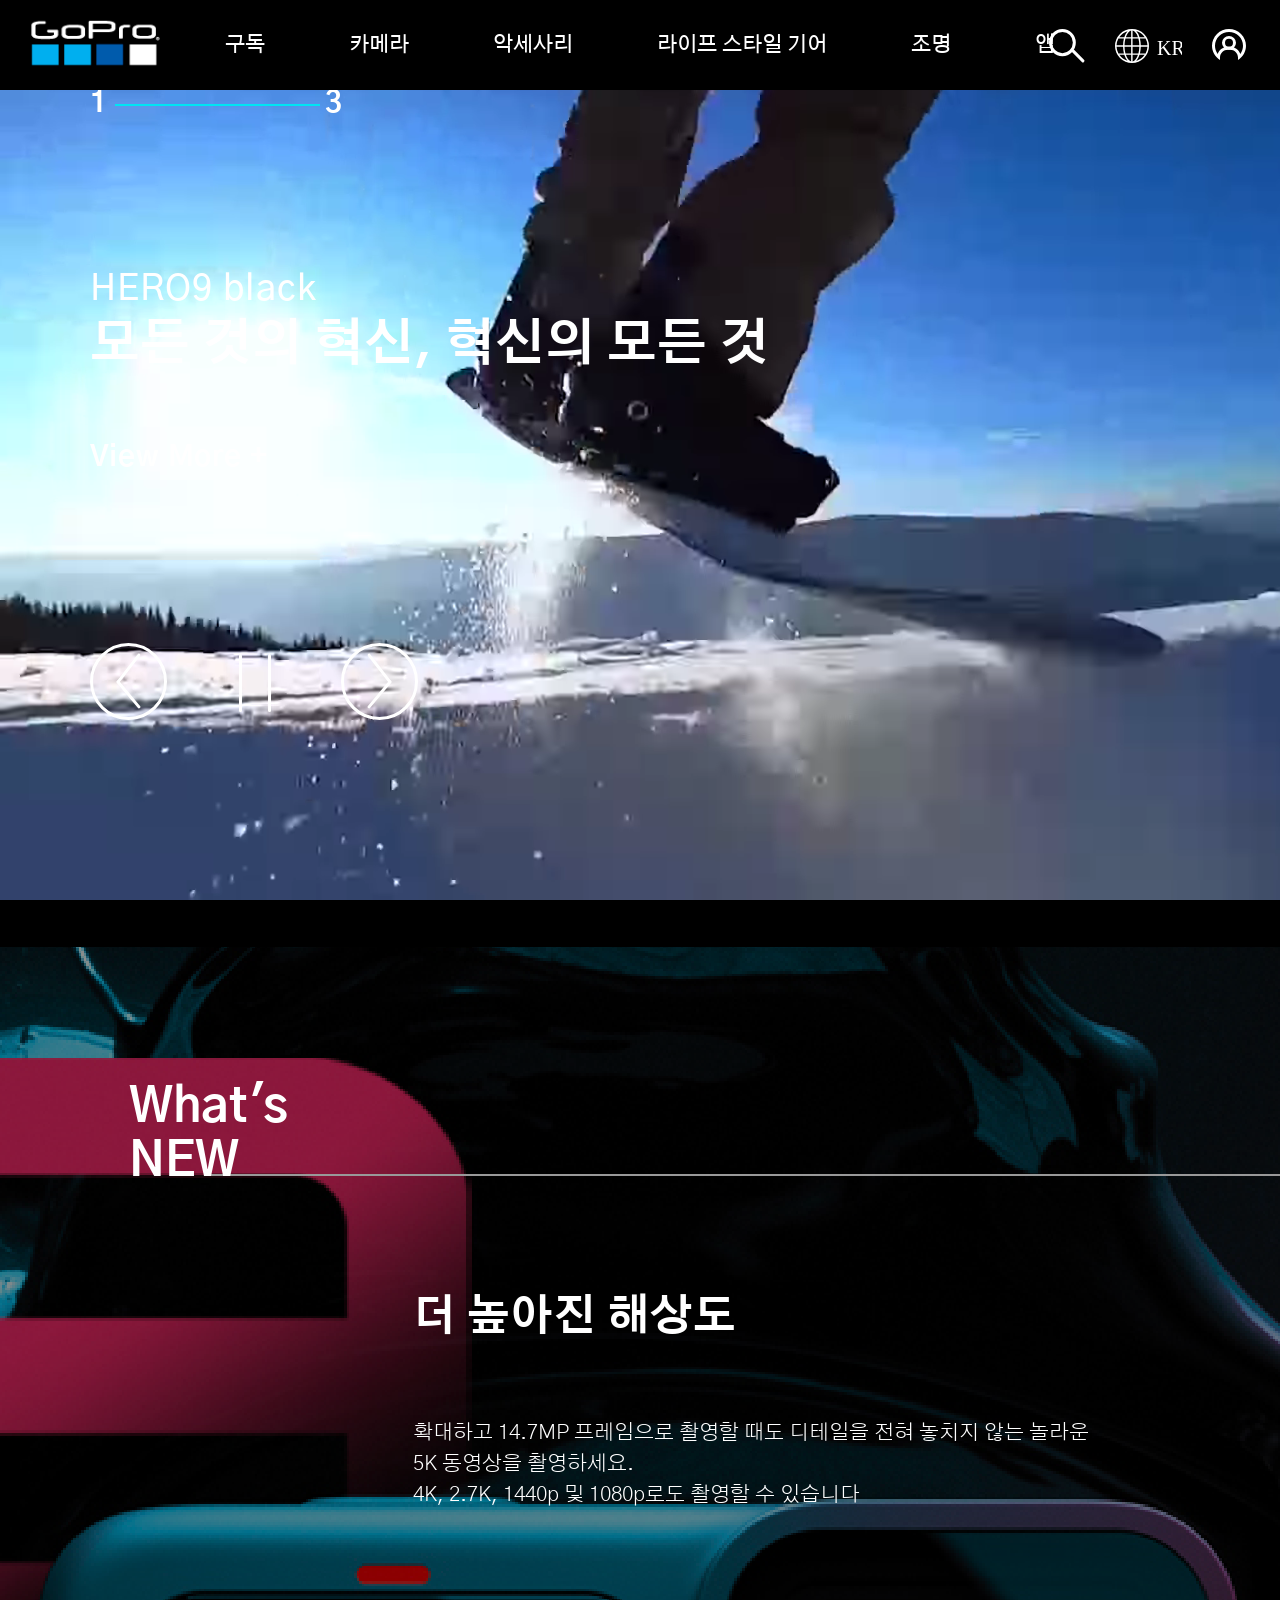
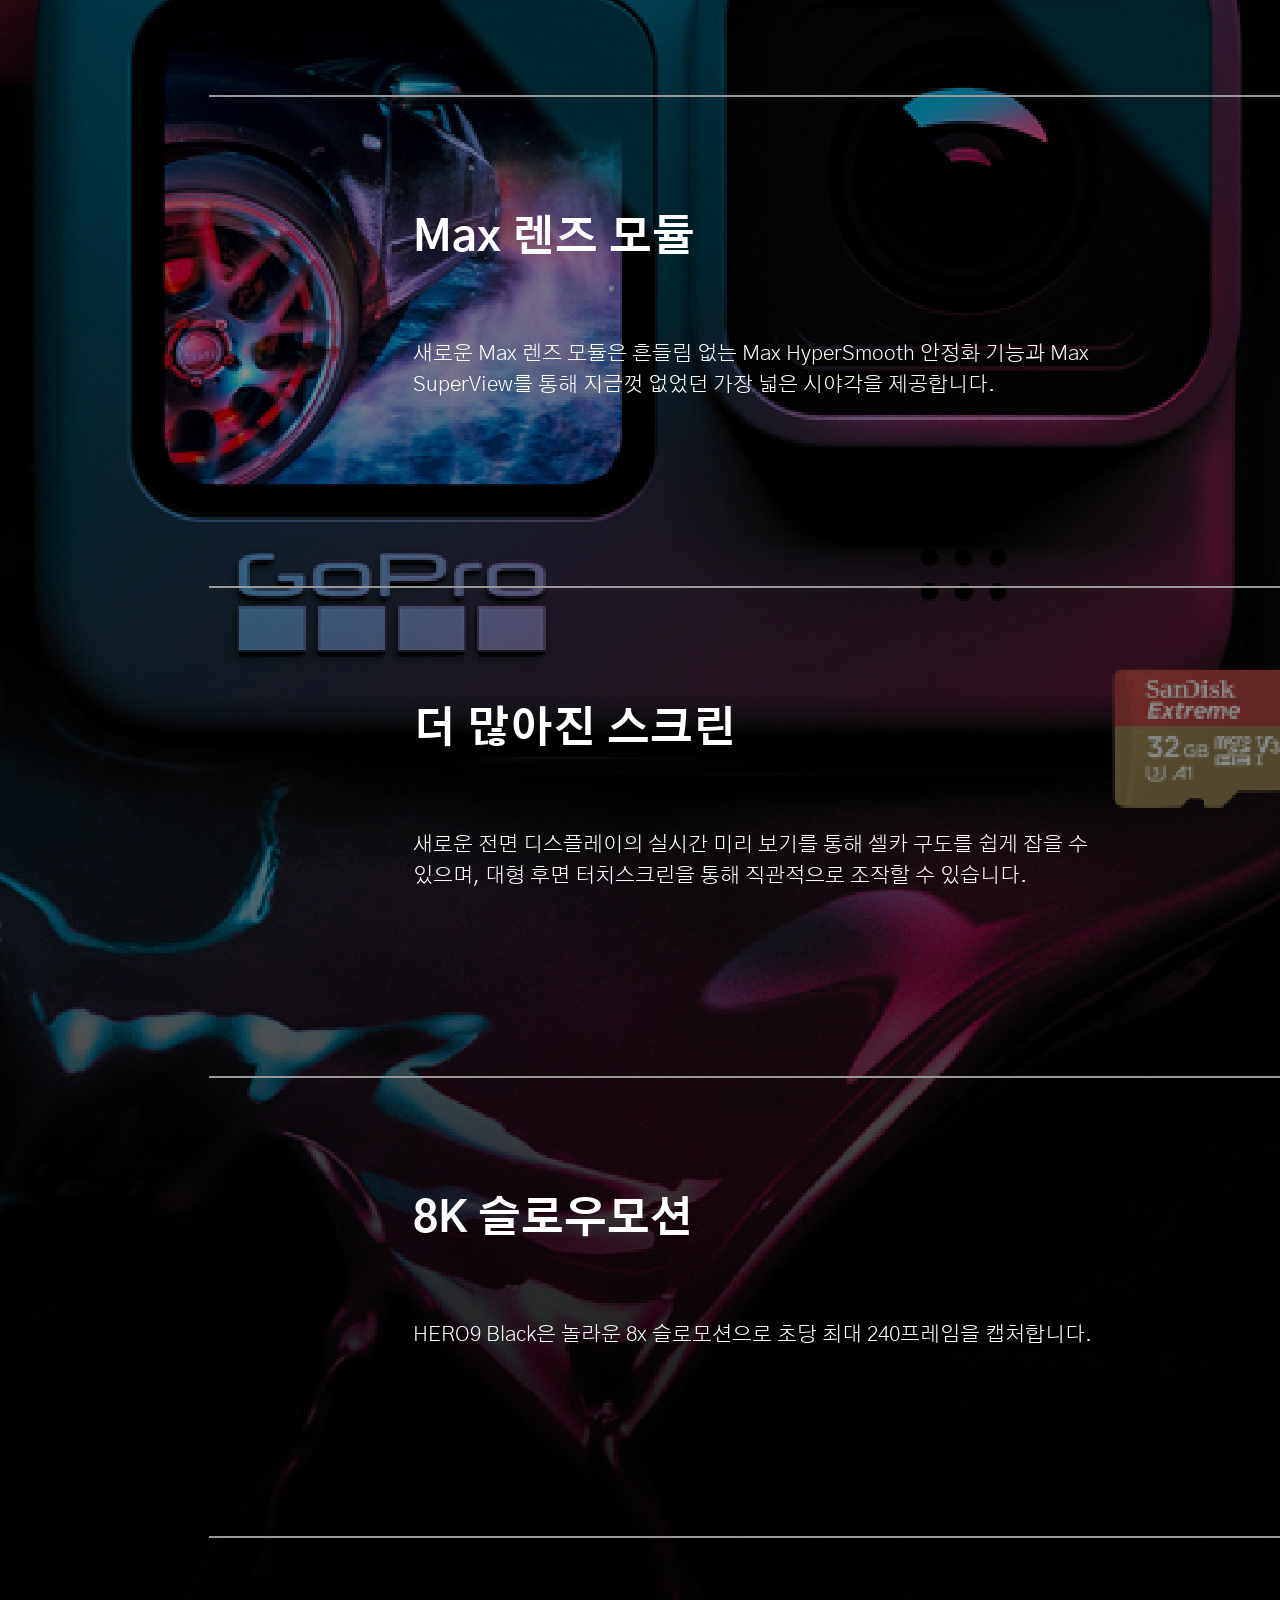
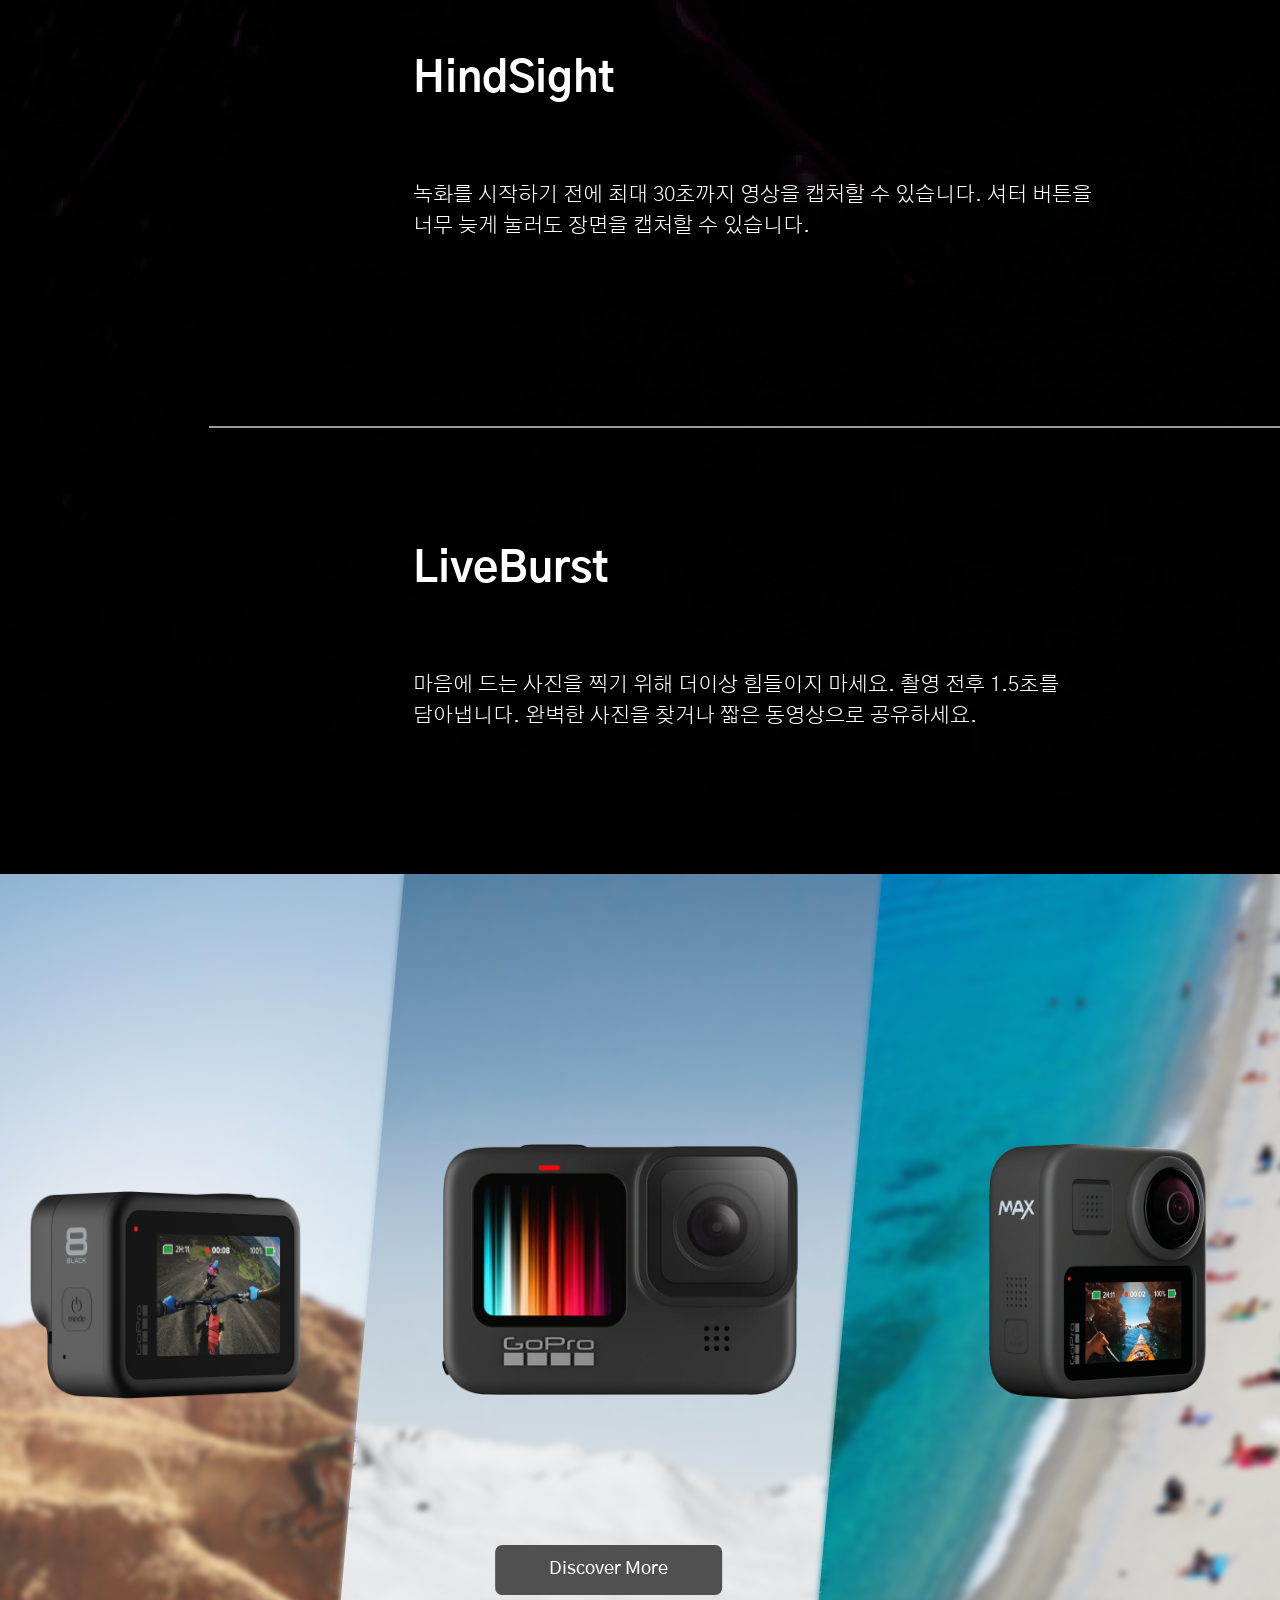
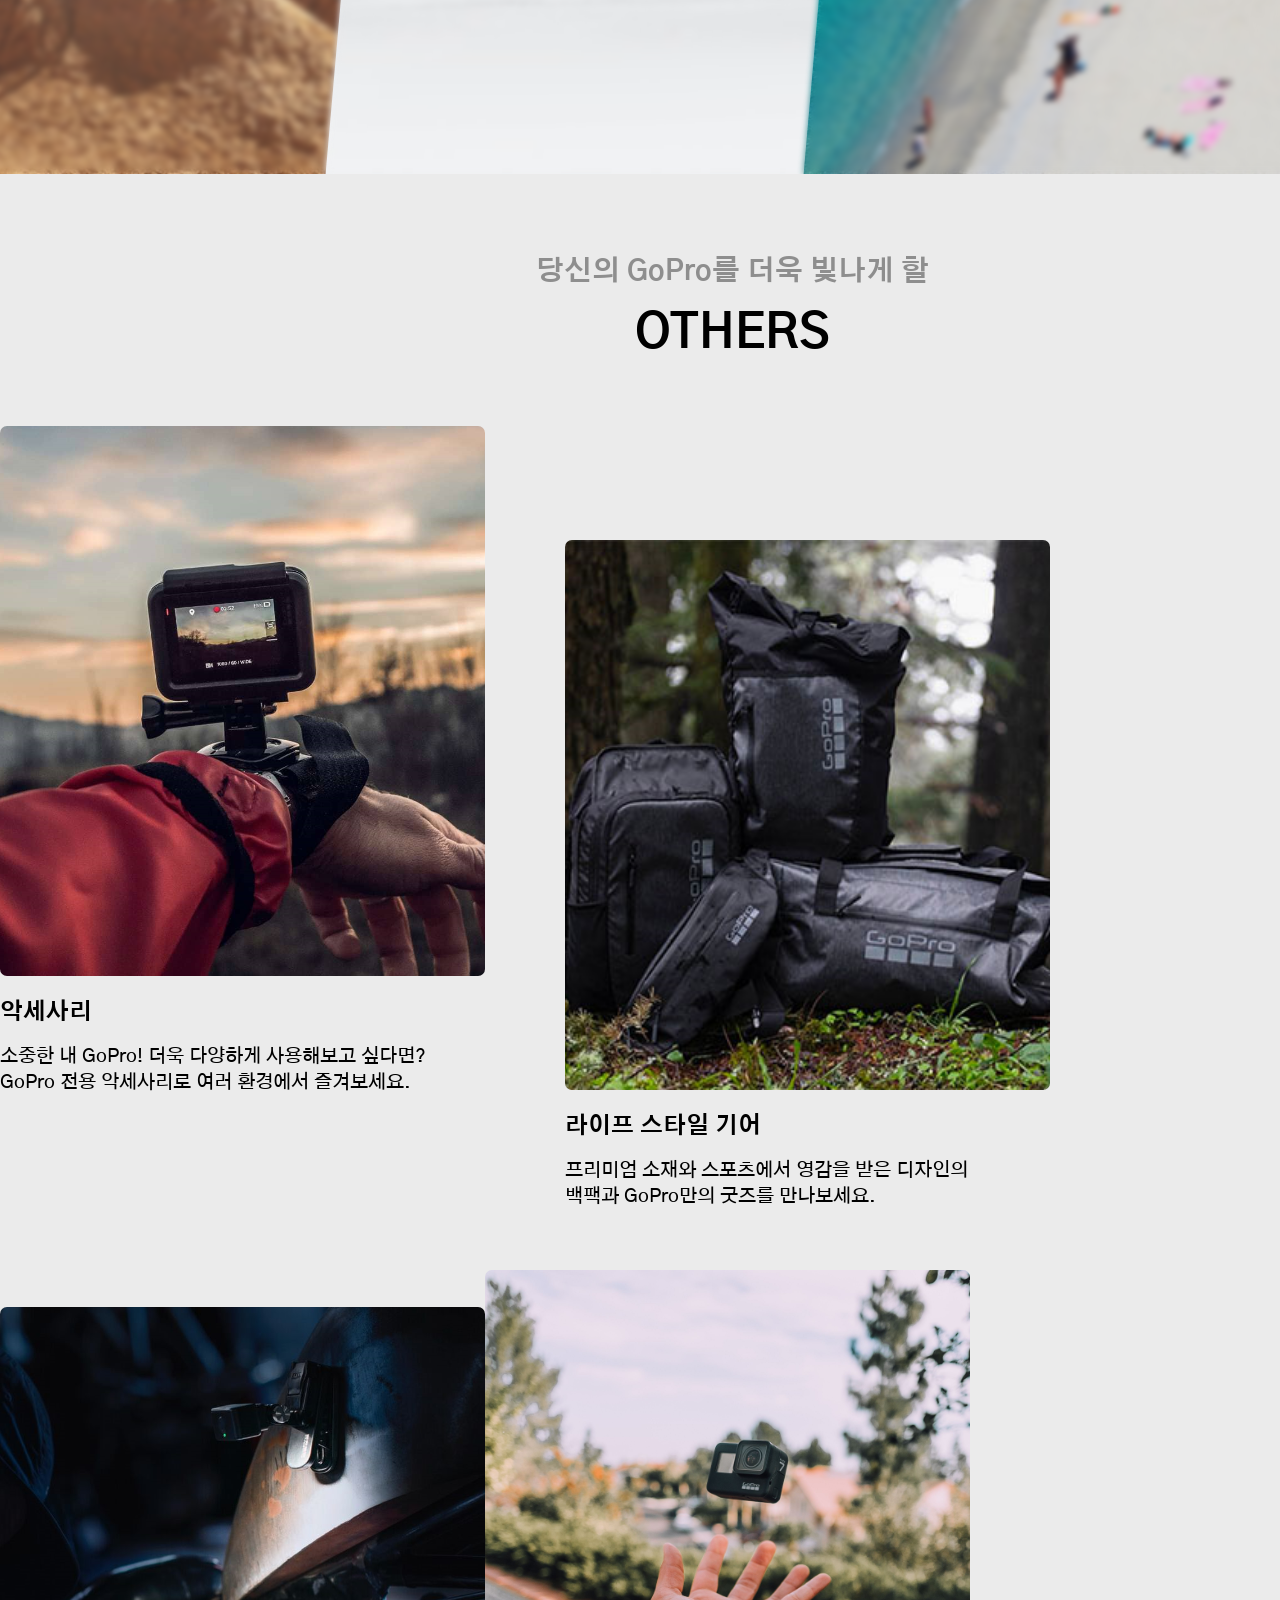
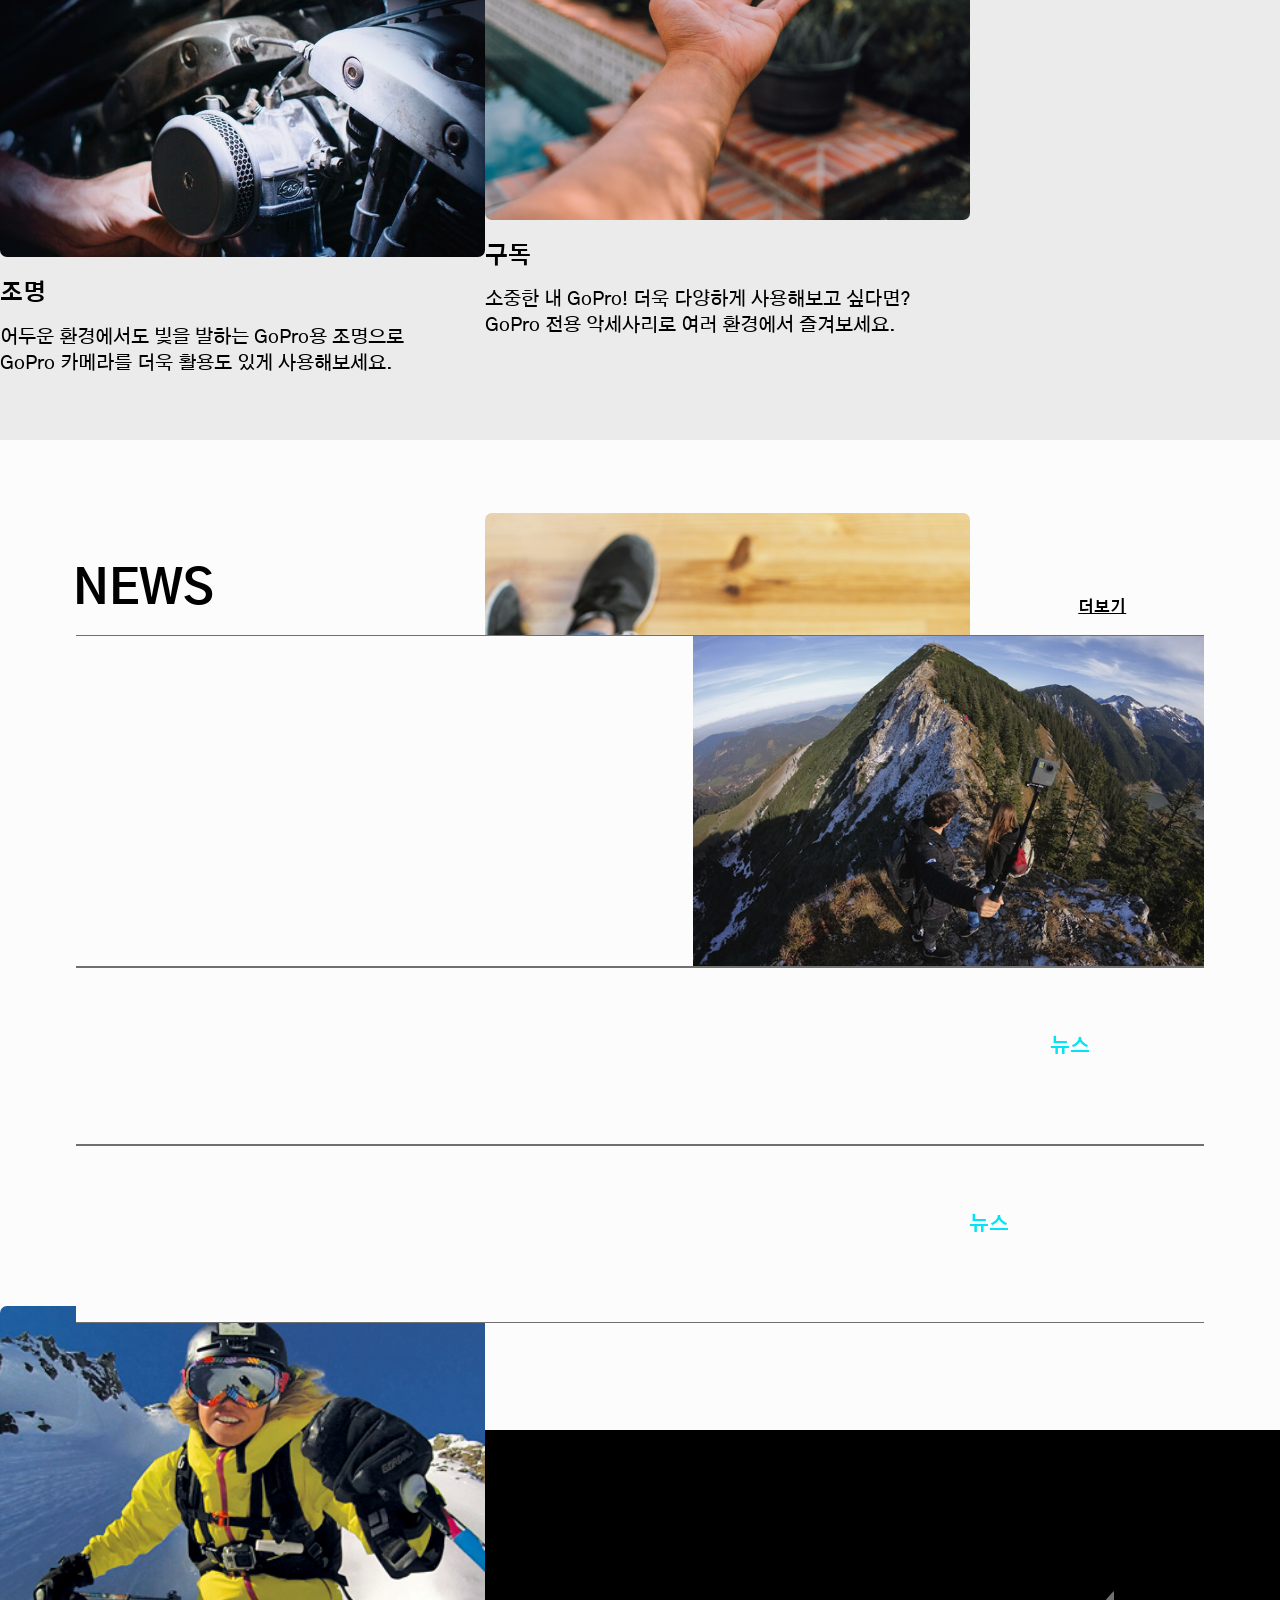
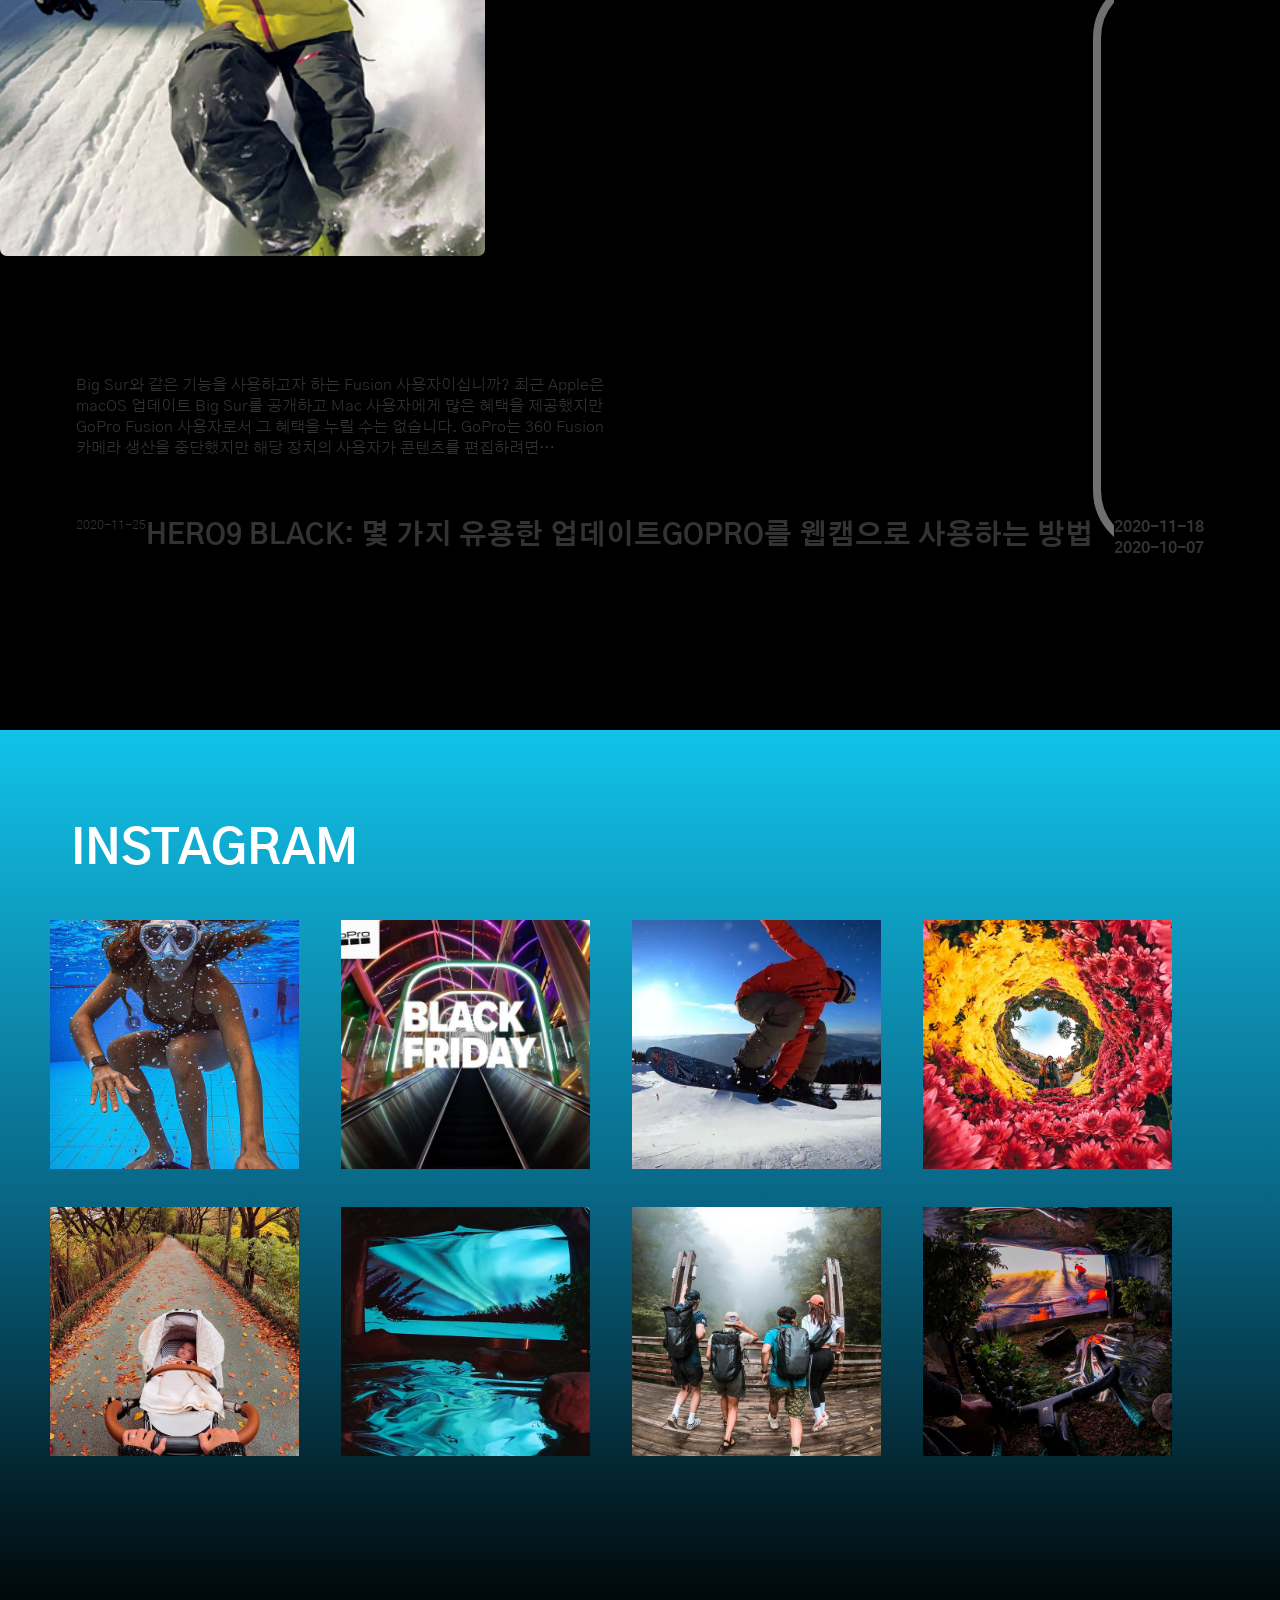
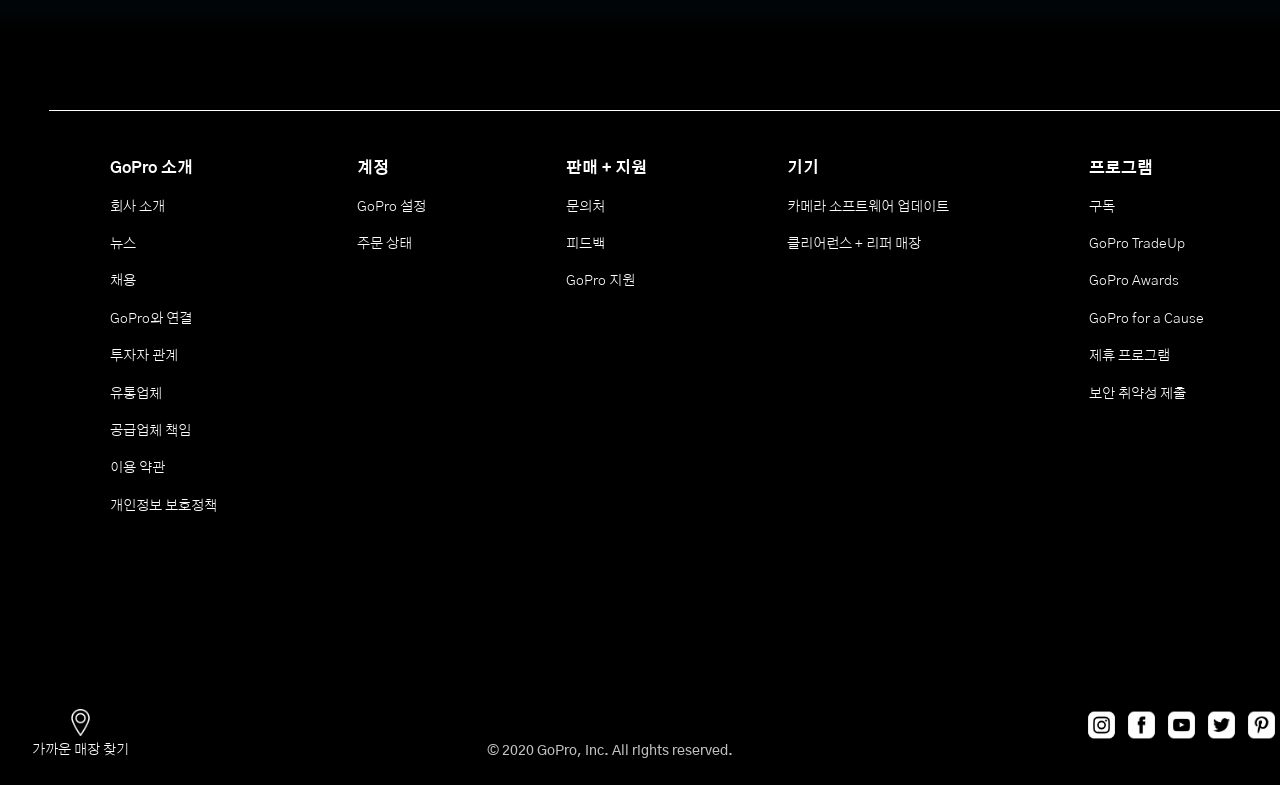
==== commit 4267251d: "Update index.html" ====
--- a/index.html
+++ b/index.html
@@ -691,42 +691,42 @@
                                         <button type="button" class="footerIcon">
                                             <div class="blind-b">인스타그램</div>
                                             <a href="https://www.instagram.com/goprokr/"><img
-                                                    src="assets/img/icon/instagram.svg" alt="인스타그램"></a>
+                                                    src="assets/img/icon/instagram.svg" alt="인스타그램 열기"></a>
                                         </button>
                                     </li>
                                     <li>
                                         <button type="button" class="footerIcon">
                                             <div class="blind-b">페이스북</div>
                                             <a href="https://www.facebook.com/goprokr/"><img
-                                                    src="assets/img/icon/facebook.svg" alt="페이스북 아이콘"></a>
+                                                    src="assets/img/icon/facebook.svg" alt="페이스북 열기"></a>
                                         </button>
                                     </li>
                                     <li>
                                         <button type="button" class="footerIcon">
                                             <div class="blind-b">유튜브</div>
                                             <a href="https://www.youtube.com/c/GoPro"><img
-                                                    src="assets/img/icon/youtube.svg" alt="유튜브 아이콘"></a>
+                                                    src="assets/img/icon/youtube.svg" alt="유튜브 열기"></a>
                                         </button>
                                     </li>
                                     <li>
                                         <button type="button" class="footerIcon">
                                             <div class="blind-b">트위터</div>
                                             <a href="https://twitter.com/gopro"><img src="assets/img/icon/twitter.svg"
-                                                    alt="트위터 아이콘"></a>
+                                                    alt="트위터 열기"></a>
                                         </button>
                                     </li>
                                     <li>
                                         <button type="button" class="footerIcon">
                                             <div class="blind-b">핀터레스트</div>
                                             <a href="https://www.pinterest.co.kr/GoPro/"><img
-                                                    src="assets/img/icon/pinterest.svg" alt=""></a>
+                                                    src="assets/img/icon/pinterest.svg" alt="핀터레스트 열기"></a>
                                         </button>
                                     </li>
                                     <li>
                                         <button type="button" class="footerIcon">
                                             <div class="blind-b">네이버 블로그</div>
                                             <a href="https://post.naver.com/goprokr"><img
-                                                    src="assets/img/icon/naver.svg" alt="">
+                                                    src="assets/img/icon/naver.svg" alt="네이버 블로그 열기">
                                             </a>
                                         </button>
                                     </li>
--- a/assets/css/main.css
+++ b/assets/css/main.css
@@ -1231,38 +1231,44 @@
       left: 346px; }
 
   #cnt4 {
-    height: 908px;
+    height: auto;
     overflow: hidden; }
     #cnt4 .category {
       width: 100%;
       height: 100%;
       background: none; }
       #cnt4 .category > p {
-        font-size: 13px;
-        padding-bottom: 7px;
-        padding-top: 68px; }
+        font-size: 1.8111979167vw;
+        padding-bottom: 0.9752604167vw;
+        padding-top: 9.4739583333vw; }
       #cnt4 .category > strong {
-        font-size: 26px; }
+        font-size: 3.6223958333vw; }
+      #cnt4 .category .categoryOuterWrap {
+        height: 125.390625vw;
+        width: 100.3125vw;
+        overflow-x: auto; }
+      #cnt4 .category .categoryInnerWrap {
+        width: 306.5104166667vw;
+        height: 91.953125vw;
+        padding-top: 7.7536231884vw; }
       #cnt4 .category .categoryWrap {
-        position: relative;
         display: block;
         float: left;
-        padding-top: 149px;
-        width: 50%;
-        /* &:first-child > div {padding-left : 37px;} */ }
+        padding-top: 0;
+        width: 46.6731770833vw; }
         #cnt4 .category .categoryWrap .otherWrap {
-          padding-right: 25px;
+          padding-right: 1.3932291667vw;
           position: relative; }
           #cnt4 .category .categoryWrap .otherWrap a {
             display: block;
-            margin-bottom: 7.5px;
-            width: 306px;
-            height: 347px; }
+            margin-bottom: 1.044921875vw;
+            width: 42.6328125vw;
+            height: 48.3450520833vw; }
             #cnt4 .category .categoryWrap .otherWrap a .hoverImg {
-              width: 306px;
-              height: 347px;
-              margin-bottom: 7.5px;
-              left: 37px; }
+              width: 42.6328125vw;
+              height: 48.3450520833vw;
+              margin-bottom: 1.044921875vw;
+              left: 4.8763020833vw; }
           #cnt4 .category .categoryWrap .otherWrap:first-child {
             padding-left: 37px; }
         #cnt4 .category .categoryWrap h4 {
@@ -1272,11 +1278,11 @@
           font-size: 18px;
           line-height: 26px; }
         #cnt4 .category .categoryWrap:nth-of-type(2), #cnt4 .category .categoryWrap:nth-of-type(5) {
-          padding-top: 148px; }
+          padding-top: 0; }
         #cnt4 .category .categoryWrap:nth-of-type(3), #cnt4 .category .categoryWrap:nth-of-type(6) {
           padding-top: 0; }
         #cnt4 .category .categoryWrap:nth-of-type(3n) > div {
-          padding-right: 25px; }
+          padding-right: 0; }
 
   #cnt5 .newsWrap {
     width: 100%;
@@ -1599,13 +1605,12 @@
         height: 129.2270531401vw;
         width: 103.3816425121vw;
         overflow-x: auto; }
-      #cnt4 .category .categoryInnterWrap {
-        width: 3000px;
-        height: 500px; }
+      #cnt4 .category .categoryInnerWrap {
+        width: 497.5241545894vw;
+        height: 129.2270531401vw; }
       #cnt4 .category .categoryWrap {
-        /* position: relative; */
         padding-top: 0;
-        width: 387.6811594203vw; }
+        width: 74.9516908213vw; }
         #cnt4 .category .categoryWrap .otherWrap {
           padding-right: 7.7536231884vw;
           position: relative;
@@ -1965,142 +1970,142 @@
         height: 120.6722222222vw;
         width: 107vw;
         overflow-x: auto; }
-      #cnt4 .category .categoryWrap {
-        padding-top: 2.9722222222vw;
-        width: 297.2222222222vw; }
-        #cnt4 .category .categoryWrap .otherWrap {
-          padding-right: 5.9444444444vw;
-          padding-top: 0;
-          /* &:first-child {padding-left: 37);} */ }
-          #cnt4 .category .categoryWrap .otherWrap a {
-            margin-bottom: 2.2291666667vw;
-            width: 77.575vw;
-            height: 87.6805555556vw; }
-            #cnt4 .category .categoryWrap .otherWrap a img:first-child {
-              width: 77.575vw; }
-            #cnt4 .category .categoryWrap .otherWrap a .hoverImg {
-              width: 77.575vw;
-              height: 87.8499722222vw;
+        #cnt4 .category .categoryOuterWrap .categoryInnerWrap {
+          width: 516.9082125604vw;
+          height: 116.3043478261vw; }
+        #cnt4 .category .categoryOuterWrap .categoryWrap {
+          padding-top: 2.9722222222vw;
+          width: 83.2222222222vw; }
+          #cnt4 .category .categoryOuterWrap .categoryWrap .otherWrap {
+            padding-right: 5.9444444444vw;
+            padding-top: 0;
+            /* &:first-child {padding-left: 37);} */ }
+            #cnt4 .category .categoryOuterWrap .categoryWrap .otherWrap a {
               margin-bottom: 2.2291666667vw;
-              left: 10.1055555556vw;
-              top: 0; }
-        #cnt4 .category .categoryWrap h4 {
-          font-size: 6.2416666667vw;
-          padding-bottom: 5.4986111111vw; }
-        #cnt4 .category .categoryWrap p {
-          font-size: 5.35vw;
-          line-height: 7.7277777778vw; }
-
-  #cnt5 {
-    height: 90vh; }
-    #cnt5 .newsWrap {
-      width: 107vw;
-      height: 292.7638888889vw;
-      padding-top: 16.7930555556vw; }
-      #cnt5 .newsWrap > strong {
-        font-size: 26px;
-        left: 8.6194444444vw;
-        top: 26.4527777778vw;
-        width: 21.1027777778vw;
-        height: 10.4027777778vw; }
-      #cnt5 .newsWrap > a {
-        top: 29.1277777778vw;
-        right: 17.8333333333vw;
-        width: 14.2666666667vw;
-        height: 5.35vw; }
-      #cnt5 .newsWrap .newsCntWrap {
-        width: 95.1111111111vw;
-        height: auto;
-        padding: 21.9944444444vw 7.7277777778vw 0; }
-        #cnt5 .newsWrap .newsCntWrap ul li a {
-          height: 41.3138888889vw;
-          padding-right: 2.0805555556vw; }
-          #cnt5 .newsWrap .newsCntWrap ul li a .category {
-            font-size: 4.1611111111vw;
-            padding-bottom: 4.9041666667vw;
-            padding-top: 14.4152777778vw; }
-          #cnt5 .newsWrap .newsCntWrap ul li a .txt {
-            width: 98.975vw;
-            font-size: 3.5666666667vw; }
-          #cnt5 .newsWrap .newsCntWrap ul li a h5 {
-            margin-top: 13.2263888889vw;
+              width: 74.3055555556vw;
+              height: 87.6805555556vw; }
+              #cnt4 .category .categoryOuterWrap .categoryWrap .otherWrap a img:first-child {
+                width: 77.575vw; }
+              #cnt4 .category .categoryOuterWrap .categoryWrap .otherWrap a .hoverImg {
+                width: 77.575vw;
+                height: 87.8499722222vw;
+                margin-bottom: 2.2291666667vw;
+                left: 10.1055555556vw;
+                top: 0; }
+          #cnt4 .category .categoryOuterWrap .categoryWrap h4 {
             font-size: 5.35vw;
-            padding-bottom: 7.7277777778vw; }
-          #cnt5 .newsWrap .newsCntWrap ul li a .date {
-            float: left;
-            font-size: 3.8638888889vw; }
-          #cnt5 .newsWrap .newsCntWrap ul li a .img {
-            display: none; }
-          #cnt5 .newsWrap .newsCntWrap ul li a p {
-            display: none; }
-          #cnt5 .newsWrap .newsCntWrap ul li a.on {
-            height: 53.7972222222vw; }
-            #cnt5 .newsWrap .newsCntWrap ul li a.on .txt {
+            padding-bottom: 4.4583333333vw; }
+          #cnt4 .category .categoryOuterWrap .categoryWrap p {
+            font-size: 3.8638888889vw;
+            line-height: 5.35vw; }
+    #cnt4 #cnt5 {
+      height: 90vh; }
+      #cnt4 #cnt5 .newsWrap {
+        width: 107vw;
+        height: 292.7638888889vw;
+        padding-top: 16.7930555556vw; }
+        #cnt4 #cnt5 .newsWrap > strong {
+          font-size: 26px;
+          left: 8.6194444444vw;
+          top: 26.4527777778vw;
+          width: 21.1027777778vw;
+          height: 10.4027777778vw; }
+        #cnt4 #cnt5 .newsWrap > a {
+          top: 29.1277777778vw;
+          right: 17.8333333333vw;
+          width: 14.2666666667vw;
+          height: 5.35vw; }
+        #cnt4 #cnt5 .newsWrap .newsCntWrap {
+          width: 95.1111111111vw;
+          height: auto;
+          padding: 21.9944444444vw 7.7277777778vw 0; }
+          #cnt4 #cnt5 .newsWrap .newsCntWrap ul li a {
+            height: 41.3138888889vw;
+            padding-right: 2.0805555556vw; }
+            #cnt4 #cnt5 .newsWrap .newsCntWrap ul li a .category {
+              font-size: 4.1611111111vw;
+              padding-bottom: 4.9041666667vw;
+              padding-top: 14.4152777778vw; }
+            #cnt4 #cnt5 .newsWrap .newsCntWrap ul li a .txt {
+              width: 98.975vw;
+              font-size: 3.5666666667vw; }
+            #cnt4 #cnt5 .newsWrap .newsCntWrap ul li a h5 {
+              margin-top: 13.2263888889vw;
+              font-size: 5.35vw;
+              padding-bottom: 7.7277777778vw; }
+            #cnt4 #cnt5 .newsWrap .newsCntWrap ul li a .date {
+              float: left;
+              font-size: 3.8638888889vw; }
+            #cnt4 #cnt5 .newsWrap .newsCntWrap ul li a .img {
               display: none; }
-            #cnt5 .newsWrap .newsCntWrap ul li a.on .date {
-              font-size: 3.8638888889vw;
-              padding-bottom: 12.6319444444vw; }
-      #cnt5 .newsWrap a {
-        font-size: 4.1611111111vw; }
-
-  #cnt6 {
-    height: 70vh; }
-    #cnt6 .video .marquee {
-      margin-bottom: 21.9685990338vw; }
-    #cnt6 .video .marquee p:after {
-      padding-right: 12.922705314vw; }
-    #cnt6 .video .marquee p {
-      font-size: 12.4057971014vw;
-      padding-left: 116.3043478261vw; }
-    #cnt6 .video .videoWrap {
-      -webkit-border-radius: 41px;
-      -moz-border-radius: 41px;
-      border-radius: 41px;
-      width: 85.806763285vw;
-      height: 59.7028985507vw; }
-      #cnt6 .video .videoWrap .videoInner {
-        padding-left: 6.7198067633vw;
-        padding-top: 6.9782608696vw; }
-        #cnt6 .video .videoWrap .videoInner > strong {
-          font-size: 4.1352657005vw;
-          padding-right: 55.5676328502vw; }
-        #cnt6 .video .videoWrap .videoInner .iframe {
-          width: 70.5579710145vw;
-          height: 39.2850241546vw;
-          margin-top: 2.0676328502vw; }
-          #cnt6 .video .videoWrap .videoInner .iframe iframe {
-            padding-left: 3.8768115942vw;
-            border: none; }
-            #cnt6 .video .videoWrap .videoInner .iframe iframe:first-child {
-              width: 70.5579710145vw;
-              height: 39.2850241546vw; }
-          #cnt6 .video .videoWrap .videoInner .iframe a {
-            top: 7.7536231884vw;
-            right: 10.8550724638vw;
-            font-size: 1.2922705314vw; }
-
-  #cnt7 {
-    height: 65vh; }
-    #cnt7 .insta {
-      padding-top: 17.5361111111vw; }
-      #cnt7 .insta strong {
-        font-size: 26px;
-        padding-left: 6.2416666667vw; }
-      #cnt7 .insta .instaOuterWrap {
-        height: 72.8194444444vw; }
-      #cnt7 .insta .instaWrap {
-        max-width: none;
-        overflow: auto;
-        width: 3000px; }
-        #cnt7 .insta .instaWrap a {
-          padding-top: 2.675vw;
-          padding-right: 3.8638888889vw; }
-          #cnt7 .insta .instaWrap a:first-child {
-            padding-left: 0; }
-          #cnt7 .insta .instaWrap a:nth-child(5n) {
-            padding-left: 0; }
-        #cnt7 .insta .instaWrap img {
-          width: 69.8472222222vw;
-          height: 69.8472222222vw; } }
+            #cnt4 #cnt5 .newsWrap .newsCntWrap ul li a p {
+              display: none; }
+            #cnt4 #cnt5 .newsWrap .newsCntWrap ul li a.on {
+              height: 53.7972222222vw; }
+              #cnt4 #cnt5 .newsWrap .newsCntWrap ul li a.on .txt {
+                display: none; }
+              #cnt4 #cnt5 .newsWrap .newsCntWrap ul li a.on .date {
+                font-size: 3.8638888889vw;
+                padding-bottom: 12.6319444444vw; }
+        #cnt4 #cnt5 .newsWrap a {
+          font-size: 4.1611111111vw; }
+    #cnt4 #cnt6 {
+      height: 70vh; }
+      #cnt4 #cnt6 .video .marquee {
+        margin-bottom: 21.9685990338vw; }
+      #cnt4 #cnt6 .video .marquee p:after {
+        padding-right: 12.922705314vw; }
+      #cnt4 #cnt6 .video .marquee p {
+        font-size: 12.4057971014vw;
+        padding-left: 116.3043478261vw; }
+      #cnt4 #cnt6 .video .videoWrap {
+        -webkit-border-radius: 41px;
+        -moz-border-radius: 41px;
+        border-radius: 41px;
+        width: 85.806763285vw;
+        height: 59.7028985507vw; }
+        #cnt4 #cnt6 .video .videoWrap .videoInner {
+          padding-left: 6.7198067633vw;
+          padding-top: 6.9782608696vw; }
+          #cnt4 #cnt6 .video .videoWrap .videoInner > strong {
+            font-size: 4.1352657005vw;
+            padding-right: 55.5676328502vw; }
+          #cnt4 #cnt6 .video .videoWrap .videoInner .iframe {
+            width: 70.5579710145vw;
+            height: 39.2850241546vw;
+            margin-top: 2.0676328502vw; }
+            #cnt4 #cnt6 .video .videoWrap .videoInner .iframe iframe {
+              padding-left: 3.8768115942vw;
+              border: none; }
+              #cnt4 #cnt6 .video .videoWrap .videoInner .iframe iframe:first-child {
+                width: 70.5579710145vw;
+                height: 39.2850241546vw; }
+            #cnt4 #cnt6 .video .videoWrap .videoInner .iframe a {
+              top: 7.7536231884vw;
+              right: 10.8550724638vw;
+              font-size: 1.2922705314vw; }
+    #cnt4 #cnt7 {
+      height: 65vh; }
+      #cnt4 #cnt7 .insta {
+        padding-top: 17.5361111111vw; }
+        #cnt4 #cnt7 .insta strong {
+          font-size: 26px;
+          padding-left: 6.2416666667vw; }
+        #cnt4 #cnt7 .insta .instaOuterWrap {
+          height: 72.8194444444vw; }
+        #cnt4 #cnt7 .insta .instaWrap {
+          max-width: none;
+          overflow: auto;
+          width: 3000px; }
+          #cnt4 #cnt7 .insta .instaWrap a {
+            padding-top: 2.675vw;
+            padding-right: 3.8638888889vw; }
+            #cnt4 #cnt7 .insta .instaWrap a:first-child {
+              padding-left: 0; }
+            #cnt4 #cnt7 .insta .instaWrap a:nth-child(5n) {
+              padding-left: 0; }
+          #cnt4 #cnt7 .insta .instaWrap img {
+            width: 69.8472222222vw;
+            height: 69.8472222222vw; } }
 
 /*# sourceMappingURL=main.css.map */
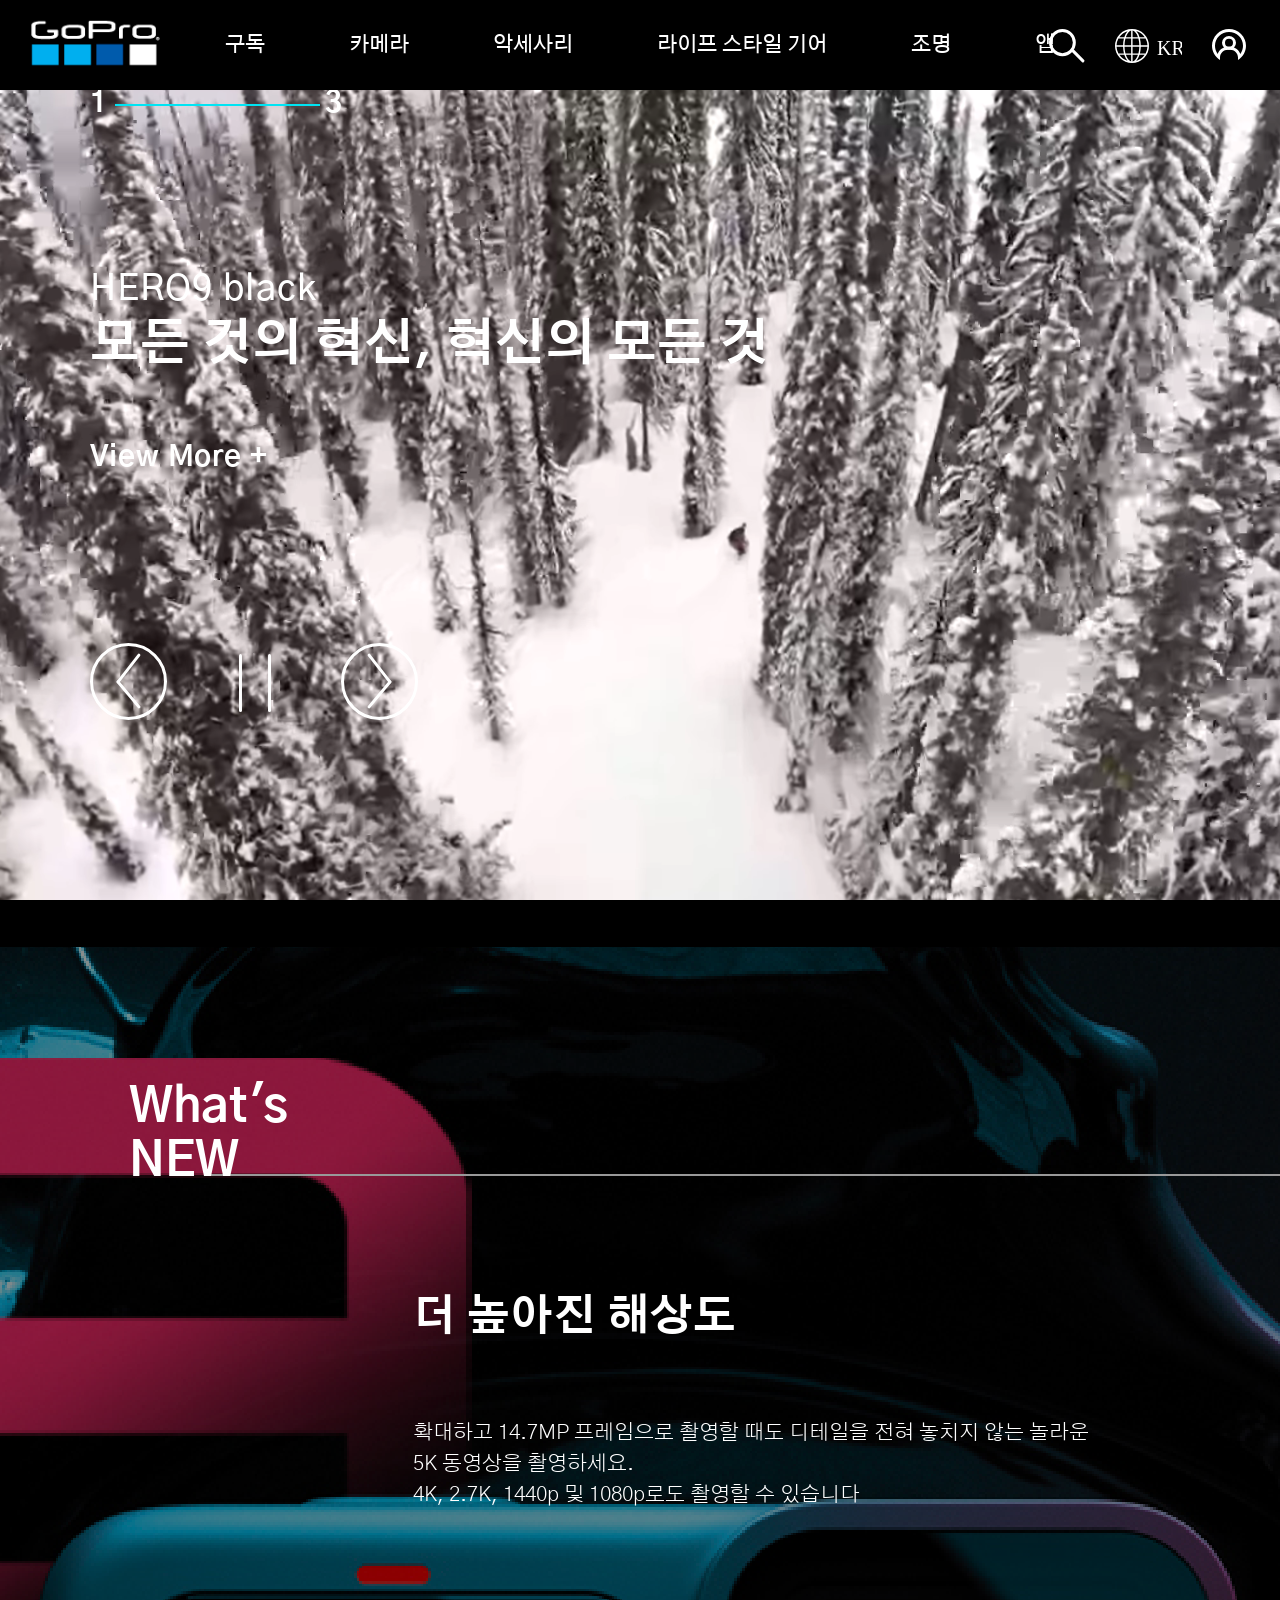
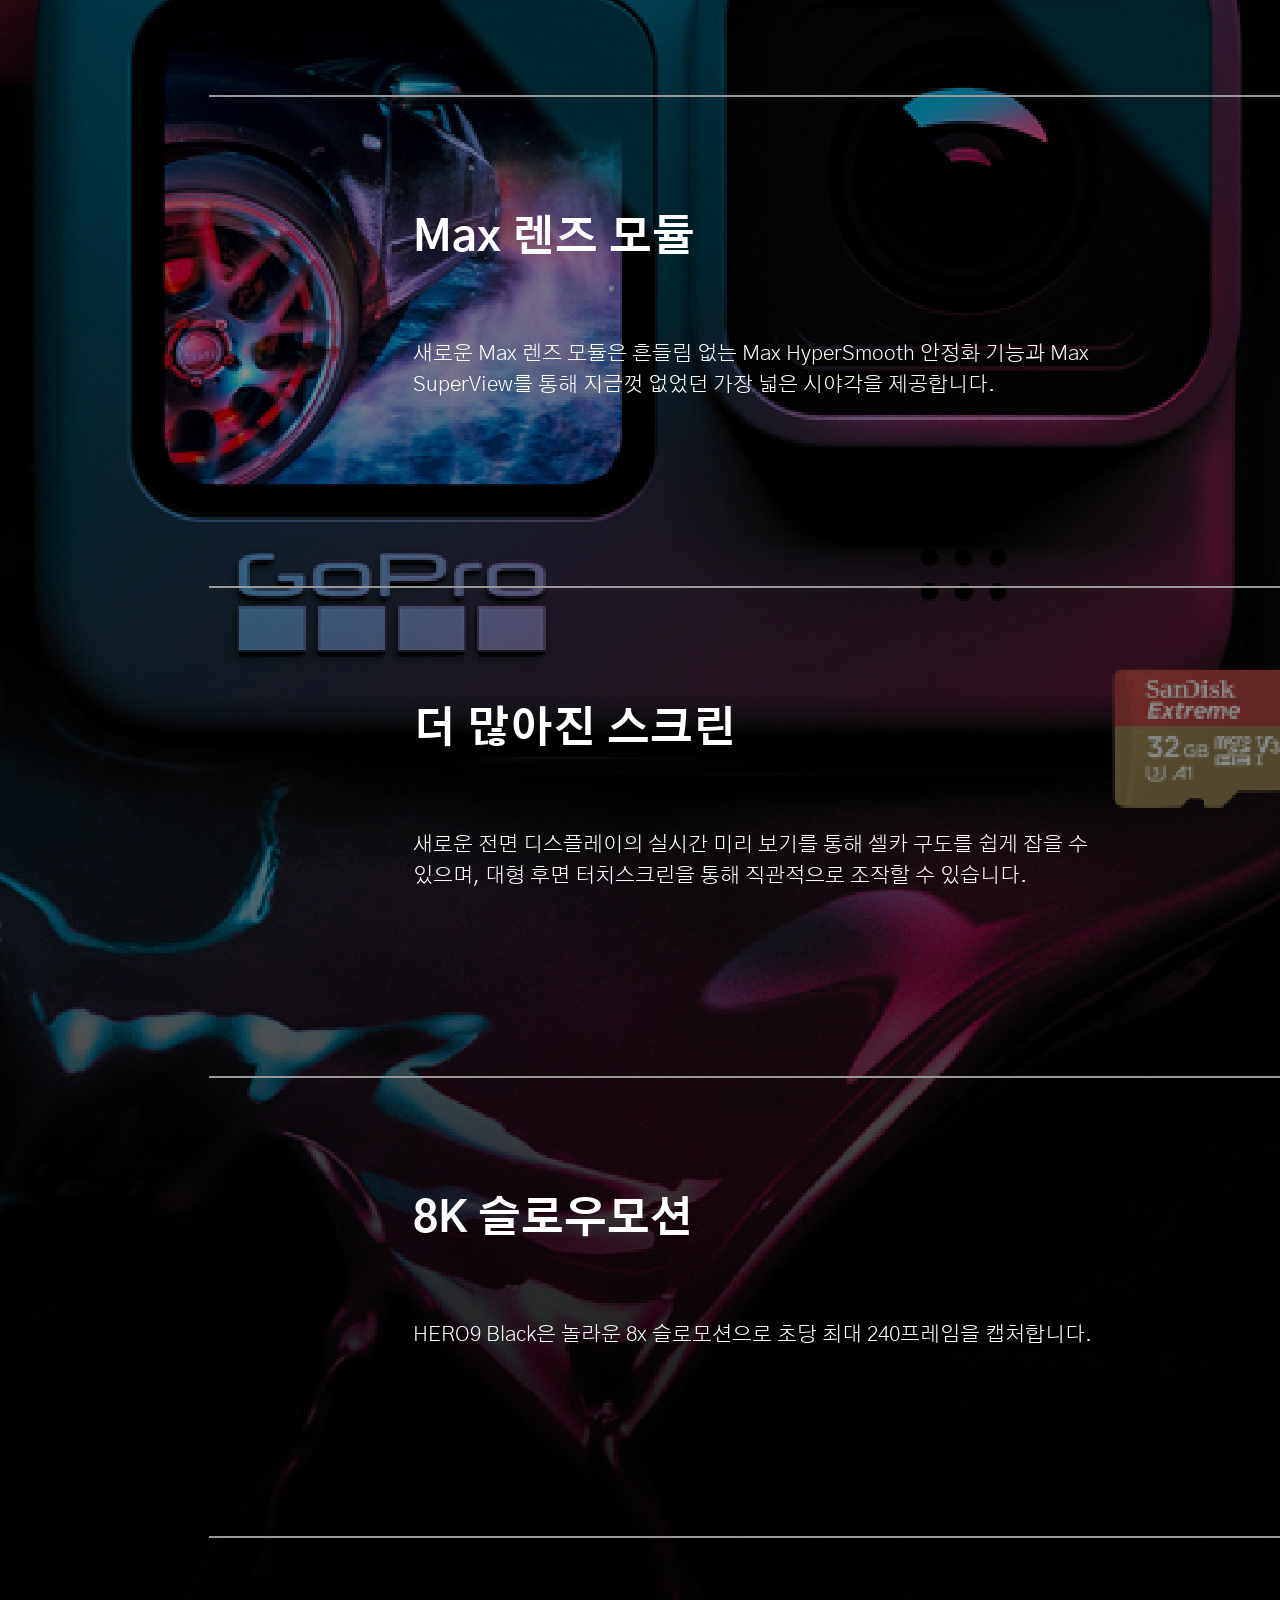
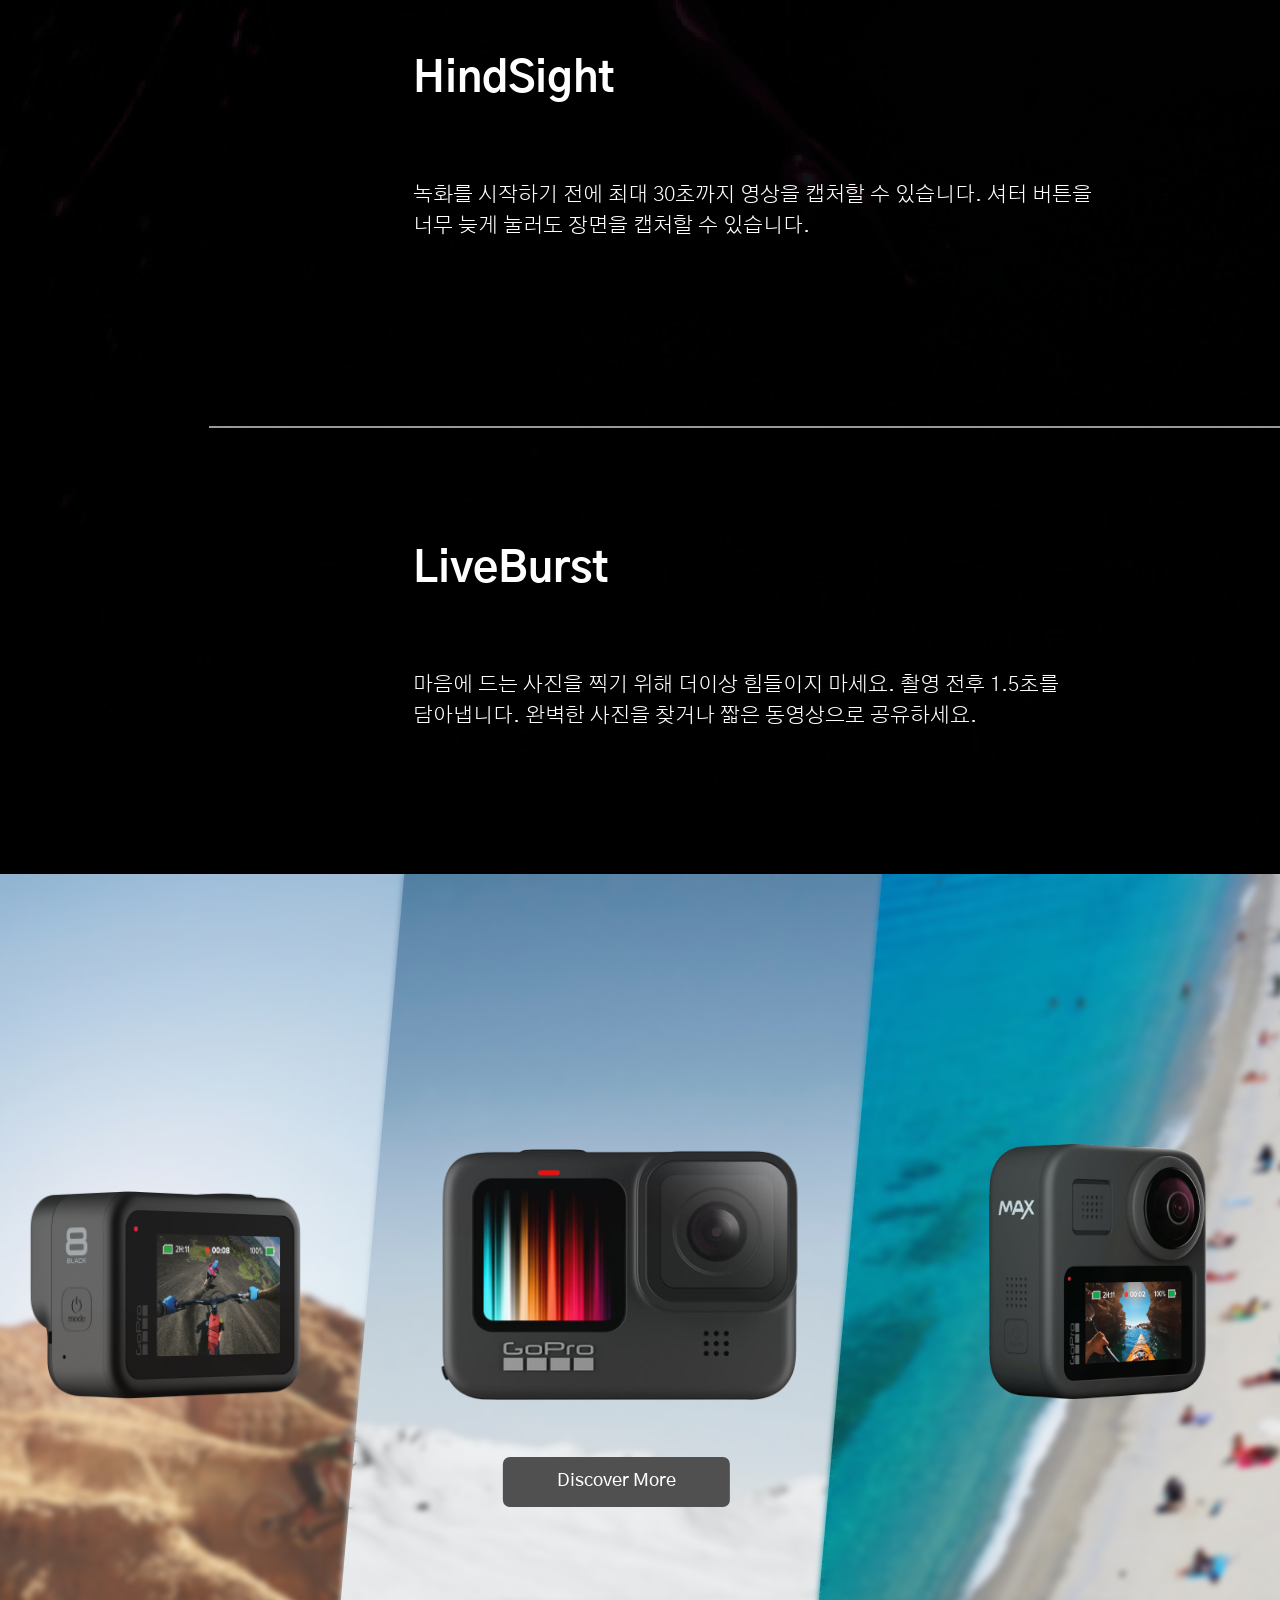
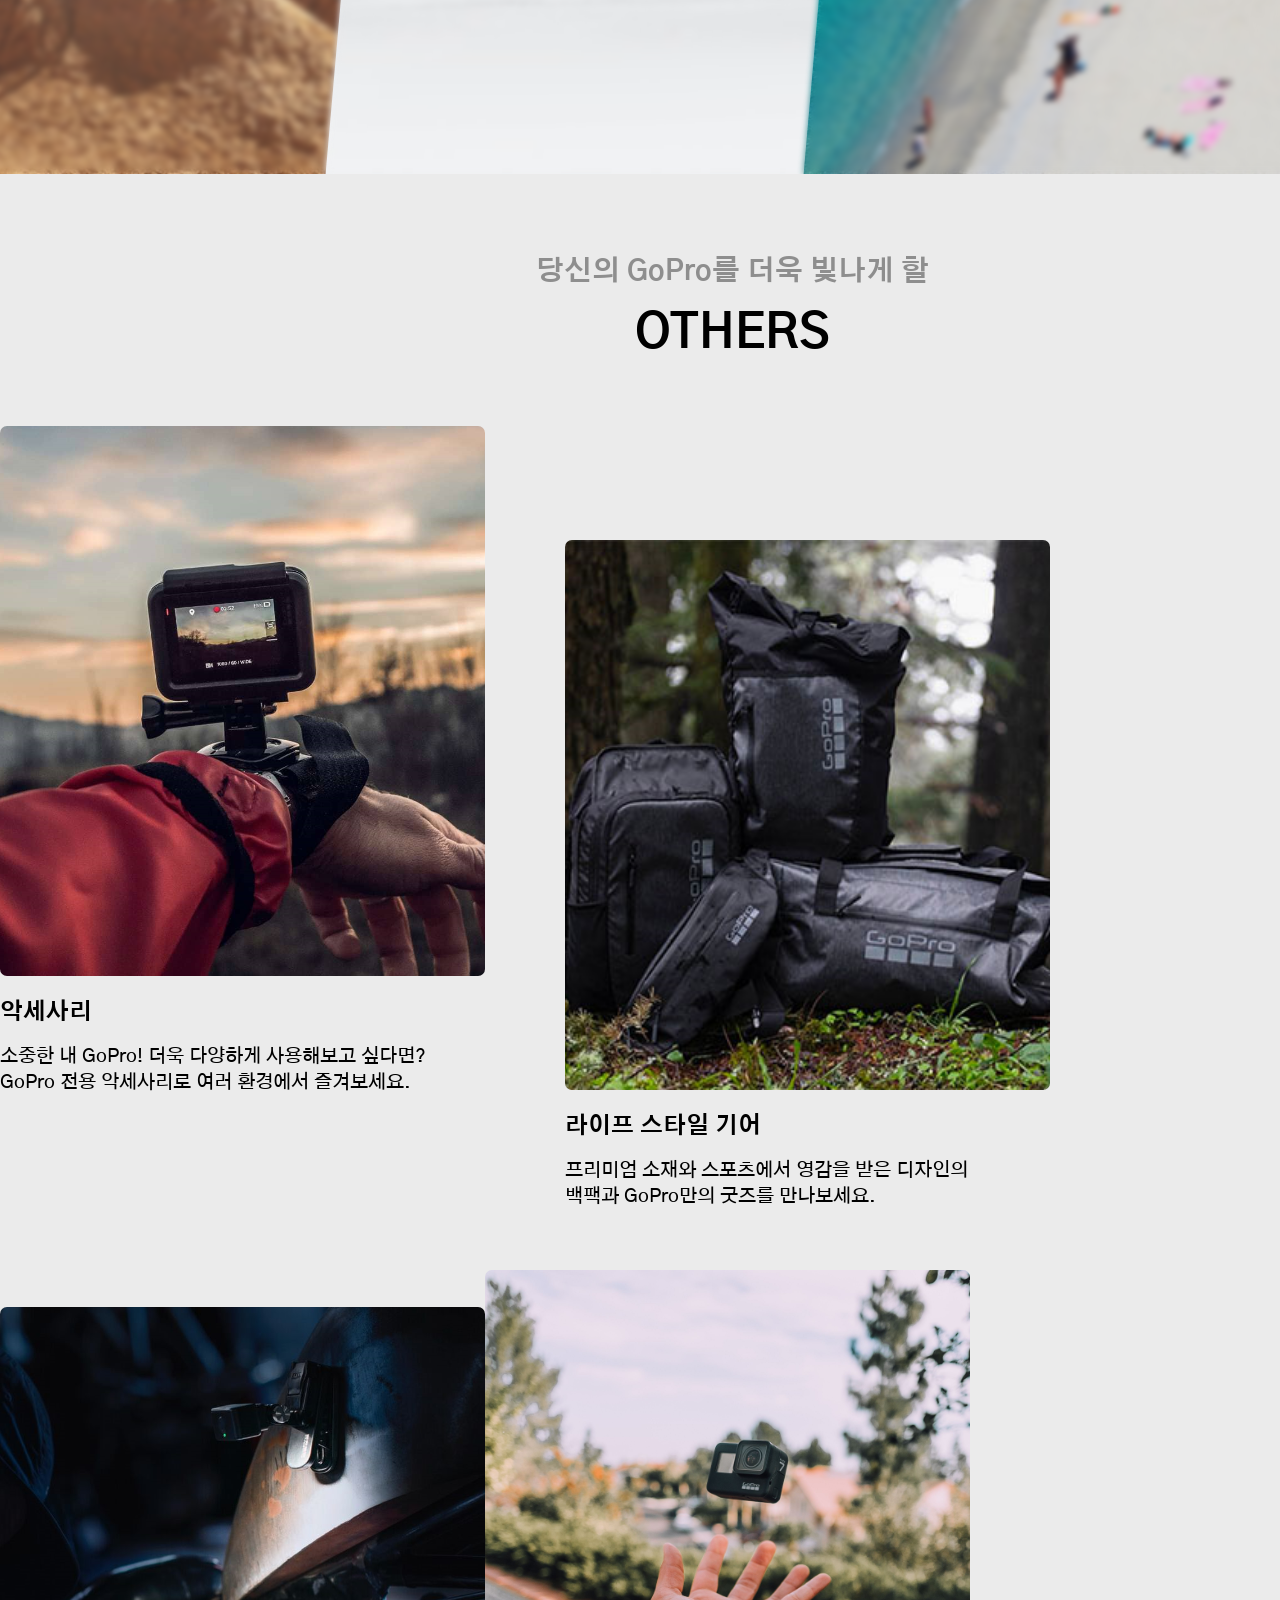
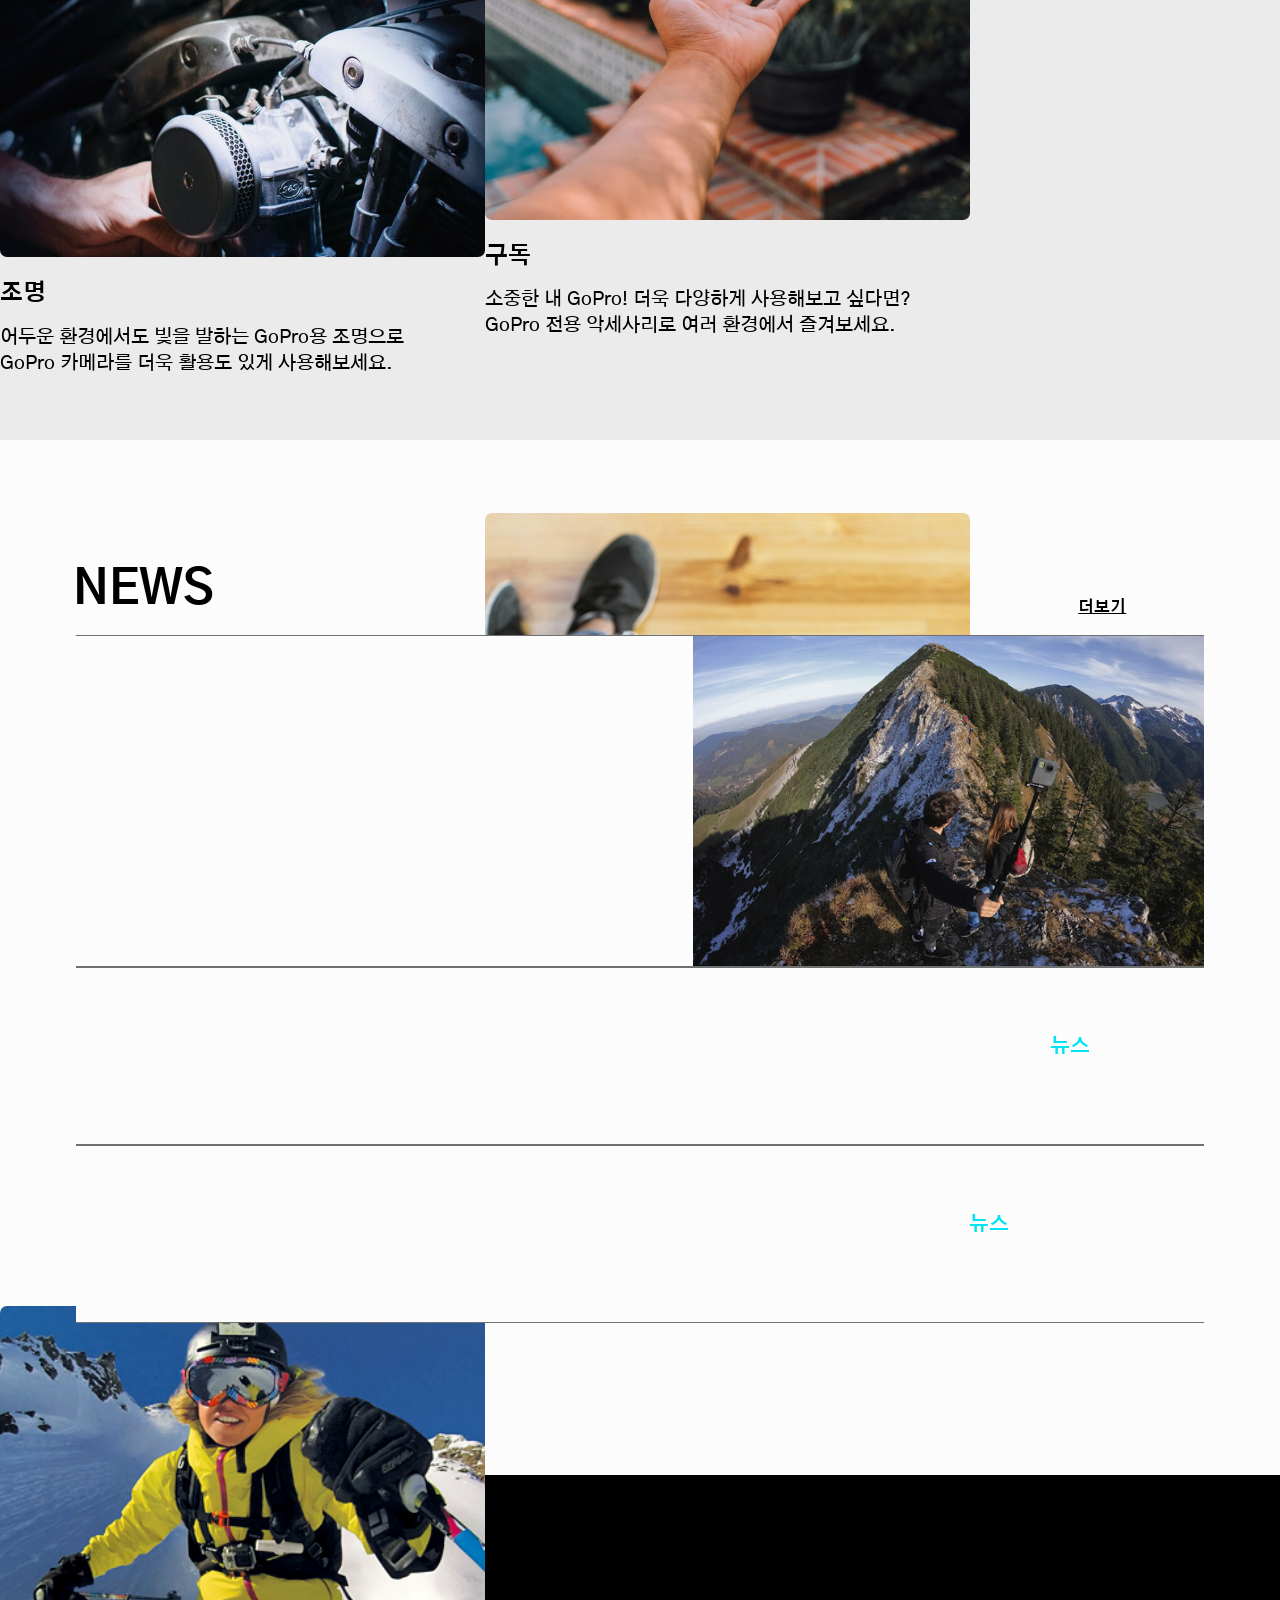
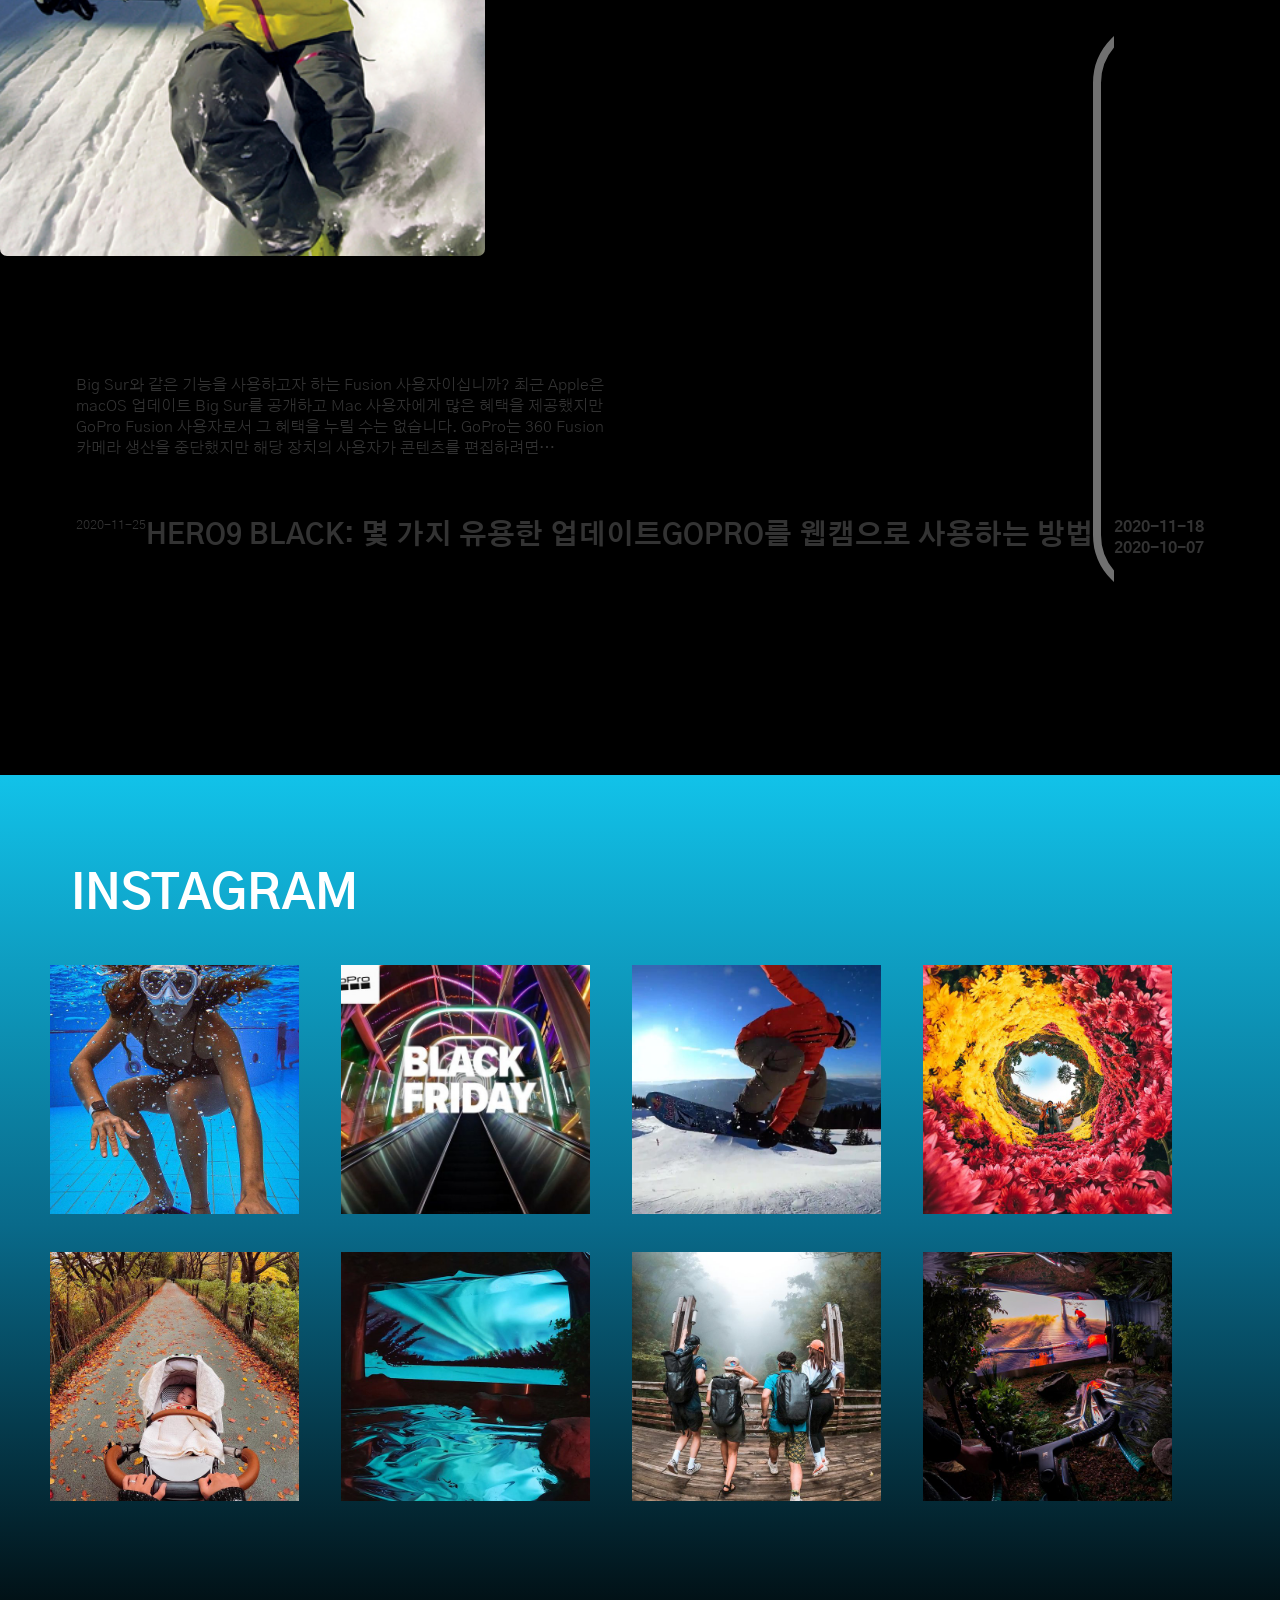
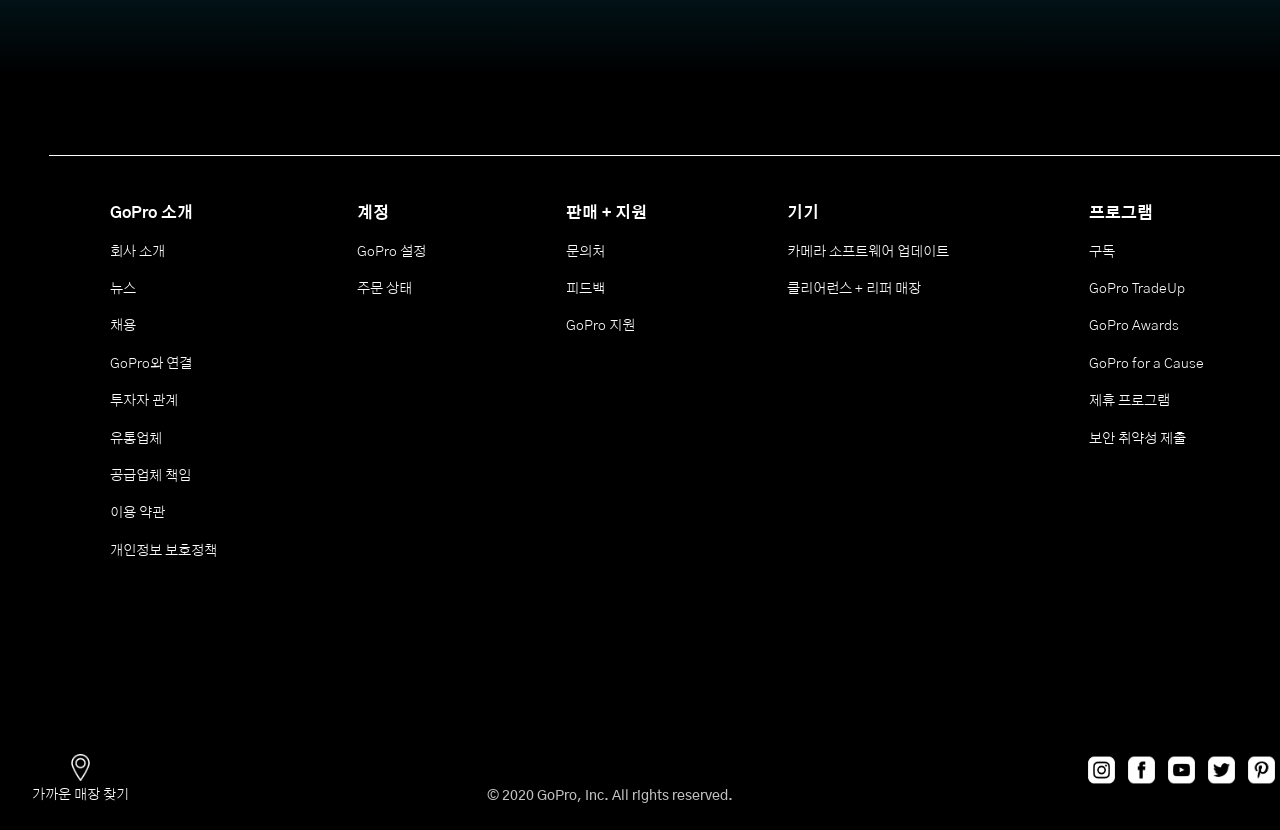
==== commit cd01a109: "cnt3 카메라 이동 스크립트 수정" ====
--- a/index.html
+++ b/index.html
@@ -13,6 +13,7 @@
     <link rel="stylesheet" href="assets/css/main.css">
     <script src="assets/js/jquery-1.12.4.min.js"></script>
     <script src="assets/js/swiper.min.js"></script>
+    <script src="assets/js/gsap.min.js"></script>
     <script src="assets/js/common.js"></script>
     <script src="assets/js/main.js"></script>
 </head>
@@ -399,15 +400,15 @@
                 <h2 class="blind-b">최신 카메라</h2>
                 <div class="camerasWrap">
                     <div class="camera" id="camera1">
-                        <img class="cameras fade cameraR" src="assets/img/main/hero8.png" alt="HERO8 BLACK 뒷면">
+                        <img class="cameras" src="assets/img/main/hero8.png" alt="HERO8 BLACK 뒷면">
                     </div>
                     <div class="camera" id="camera2">
-                        <img class="cameras fade up" src="assets/img/main/hero9.png" alt="HERO9 BLACK 전면">
-                        <a href="https://gopro.com/ko/kr/shop/cameras" class="discover_btn fade smaller">Discover
+                        <img class="cameras" src="assets/img/main/hero9.png" alt="HERO9 BLACK 전면">
+                        <a href="https://gopro.com/ko/kr/shop/cameras" class="discover_btn">Discover
                             More</a>
                     </div>
                     <div class="camera" id="camera3">
-                        <img class="cameras fade up" src="assets/img/main/max.png" alt="MAX 측면">
+                        <img class="cameras" src="assets/img/main/max.png" alt="MAX 측면">
                     </div>
                 </div>
             </section>
--- a/assets/css/common.css
+++ b/assets/css/common.css
@@ -139,24 +139,6 @@
     -o-transform: scale(0.7);
     -ms-transform: scale(0.7);
     transform: scale(0.7); }
-  .fade.cameraR {
-    -webkit-transform: translateX(-80px);
-    -moz-transform: translateX(-80px);
-    -o-transform: translateX(-80px);
-    -ms-transform: translateX(-80px);
-    transform: translateX(-80px); }
-  .fade.cameraL {
-    -webkit-transform: translateX(80px);
-    -moz-transform: translateX(80px);
-    -o-transform: translateX(80px);
-    -ms-transform: translateX(80px);
-    transform: translateX(80px); }
-  .fade.cameraD {
-    -webkit-transform: translateY(-80px);
-    -moz-transform: translateY(-80px);
-    -o-transform: translateY(-80px);
-    -ms-transform: translateY(-80px);
-    transform: translateY(-80px); }
   .fade.moreBigger {
     -webkit-transform: scale(0.5);
     -moz-transform: scale(0.5);
@@ -201,10 +183,11 @@
   position: absolute;
   top: 0;
   left: -9999px;
-  z-index: 1000; }
-  #skip a a:focus {
+  z-index: 1200; }
+  #skip a:focus {
     left: 0;
     width: 100%;
+    color: #000;
     background: #00E4F3;
     text-align: center;
     font-weight: 500;
--- a/assets/css/main.css
+++ b/assets/css/main.css
@@ -330,25 +330,8 @@
       transform: skewX(5deg) translateX(-50%);
       position: absolute;
       top: 30%;
-      width: 100%; }
-      #cnt3 .camera .cameras.cameraR {
-        -webkit-transform: skewX(5deg) translateX(-50%);
-        -moz-transform: skewX(5deg) translateX(-50%);
-        -o-transform: skewX(5deg) translateX(-50%);
-        -ms-transform: skewX(5deg) translateX(-50%);
-        transform: skewX(5deg) translateX(-50%); }
-      #cnt3 .camera .cameras.cameraL {
-        -webkit-transform: skewX(5deg) translateX(-50%);
-        -moz-transform: skewX(5deg) translateX(-50%);
-        -o-transform: skewX(5deg) translateX(-50%);
-        -ms-transform: skewX(5deg) translateX(-50%);
-        transform: skewX(5deg) translateX(-50%); }
-      #cnt3 .camera .cameras.cameraD {
-        -webkit-transform: skewX(5deg) translateX(-50%);
-        -moz-transform: skewX(5deg) translateX(-50%);
-        -o-transform: skewX(5deg) translateX(-50%);
-        -ms-transform: skewX(5deg) translateX(-50%);
-        transform: skewX(5deg) translateX(-50%); }
+      width: 100%;
+      opacity: 0; }
   #cnt3 #camera1 {
     top: 0;
     left: 0;
@@ -356,7 +339,7 @@
     #cnt3 #camera1 img {
       width: 340px;
       height: 340px;
-      left: 50%; }
+      left: 20%; }
   #cnt3 #camera2 {
     top: 0;
     left: 35.333333vw;
@@ -364,7 +347,8 @@
     #cnt3 #camera2 img {
       width: 432px;
       height: 305px;
-      left: 50%; }
+      left: 50%;
+      top: 50%; }
     #cnt3 #camera2 a {
       -webkit-transform: skewX(5deg) translateX(-50%);
       -moz-transform: skewX(5deg) translateX(-50%);
@@ -379,7 +363,7 @@
       -o-transition: all 0.3s;
       transition: all 0.3s;
       position: absolute;
-      bottom: 15.7291666667vw;
+      bottom: 10%;
       left: 50%;
       width: 255px;
       height: 56px;
@@ -400,7 +384,7 @@
     #cnt3 #camera3 img {
       width: 244px;
       height: 287px;
-      left: 50%; }
+      left: 80%; }
 
 #cnt4 {
   color: #000;
@@ -488,7 +472,7 @@
 #cnt5 {
   color: #000;
   background-color: #FCFCFC;
-  height: 110vh; }
+  height: 115vh; }
   #cnt5 .newsWrap {
     position: relative;
     font-weight: 700;
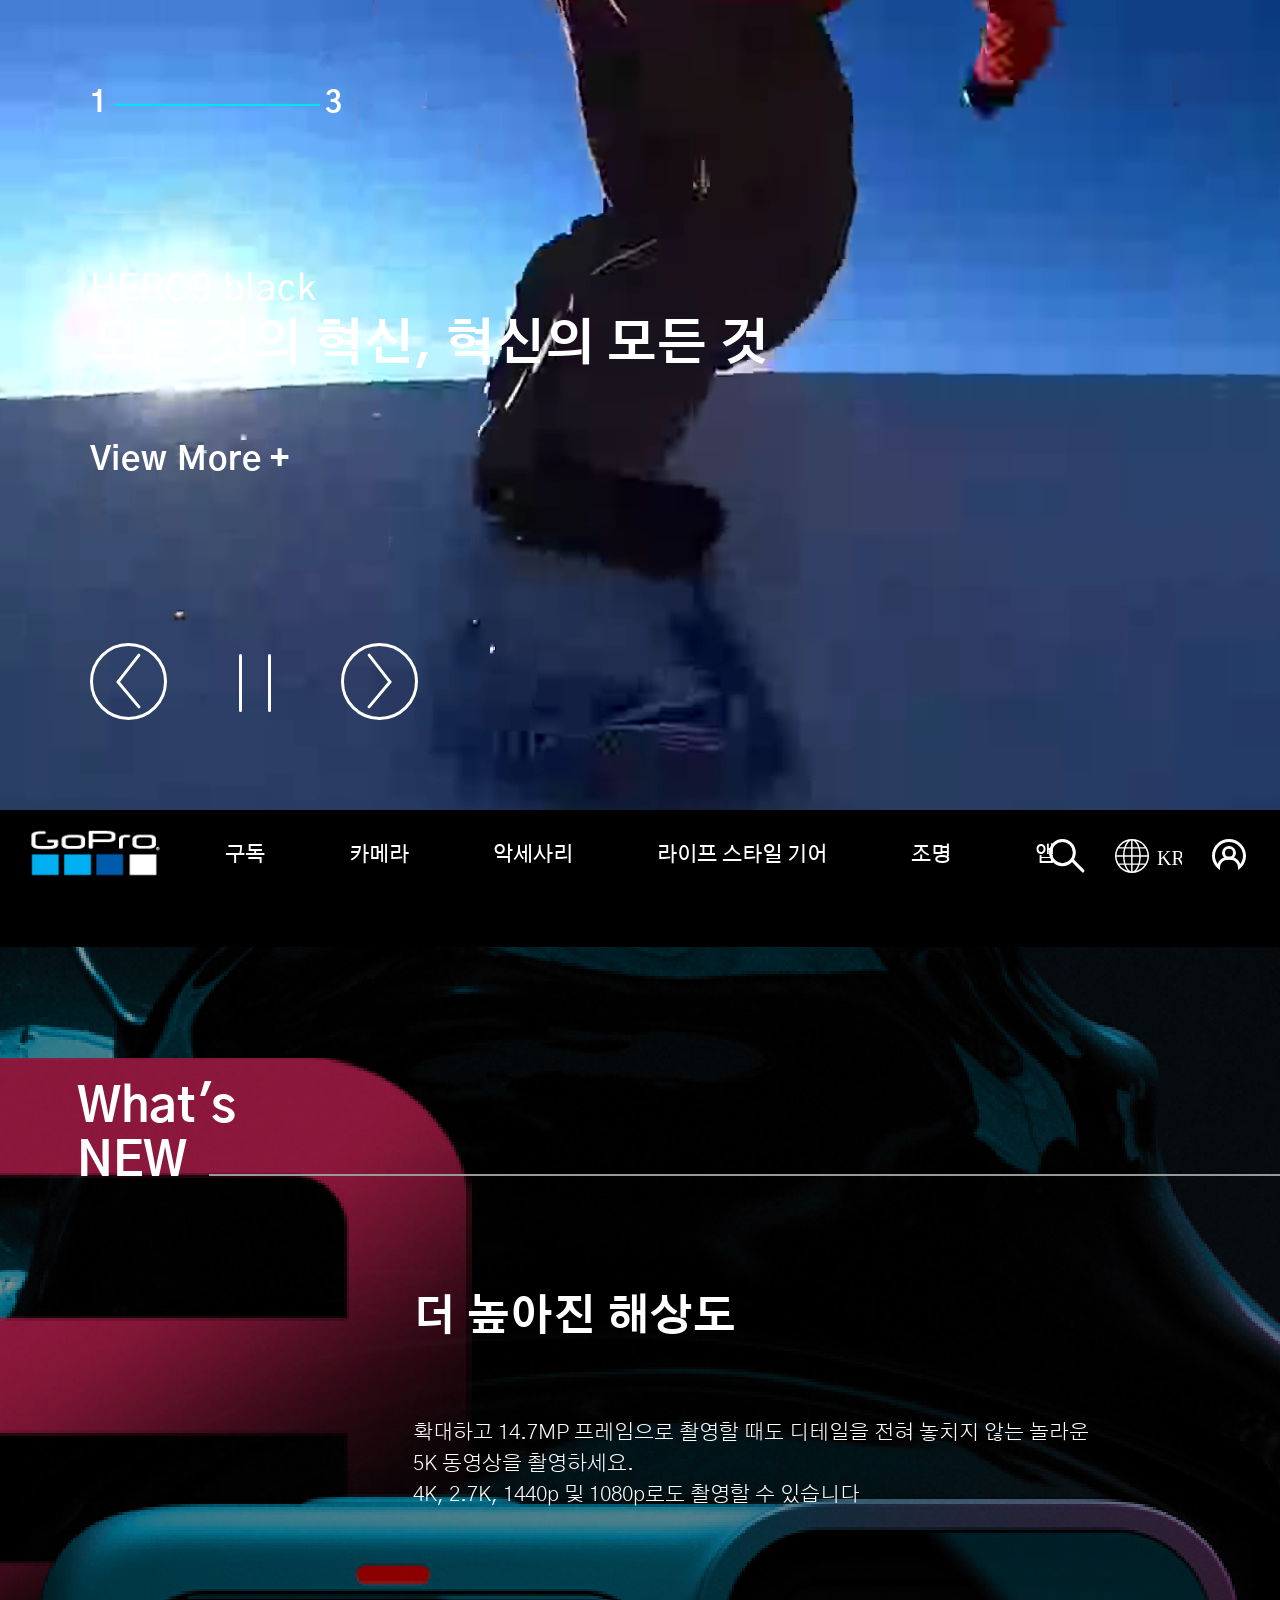
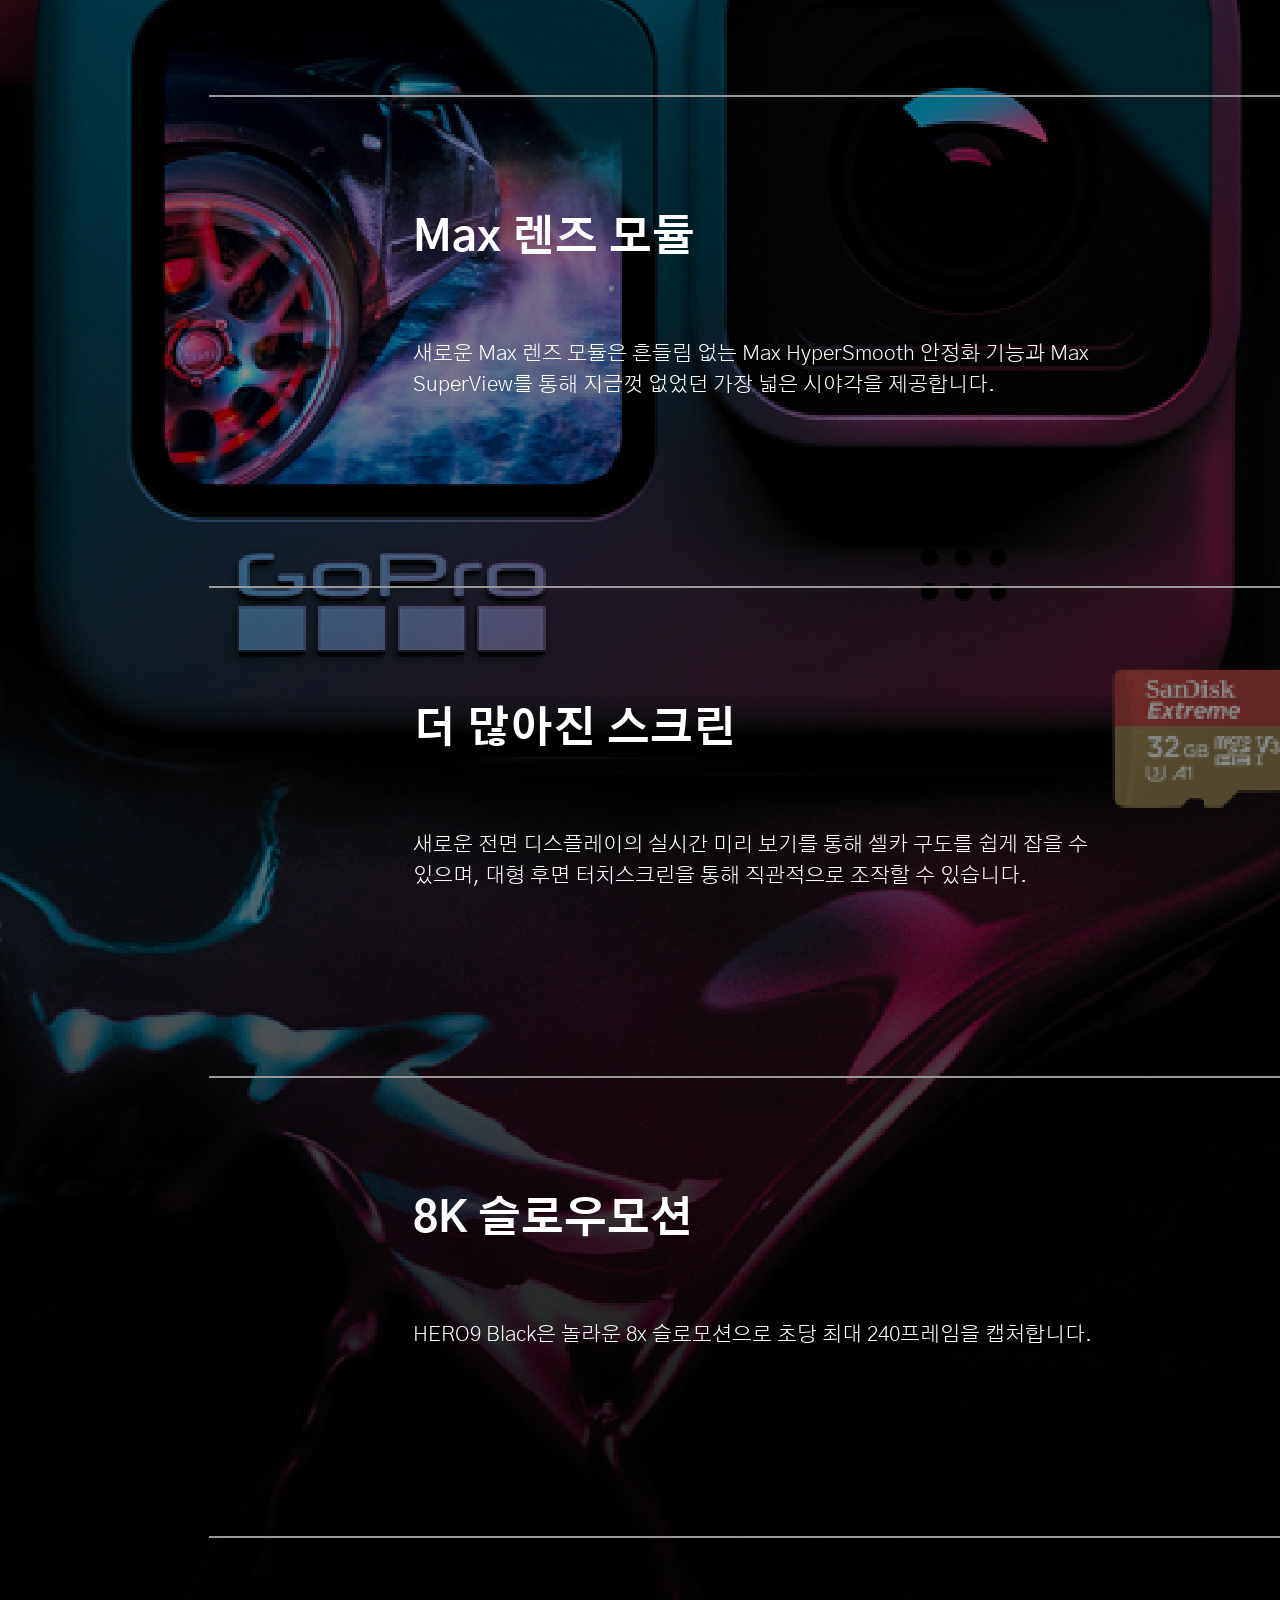
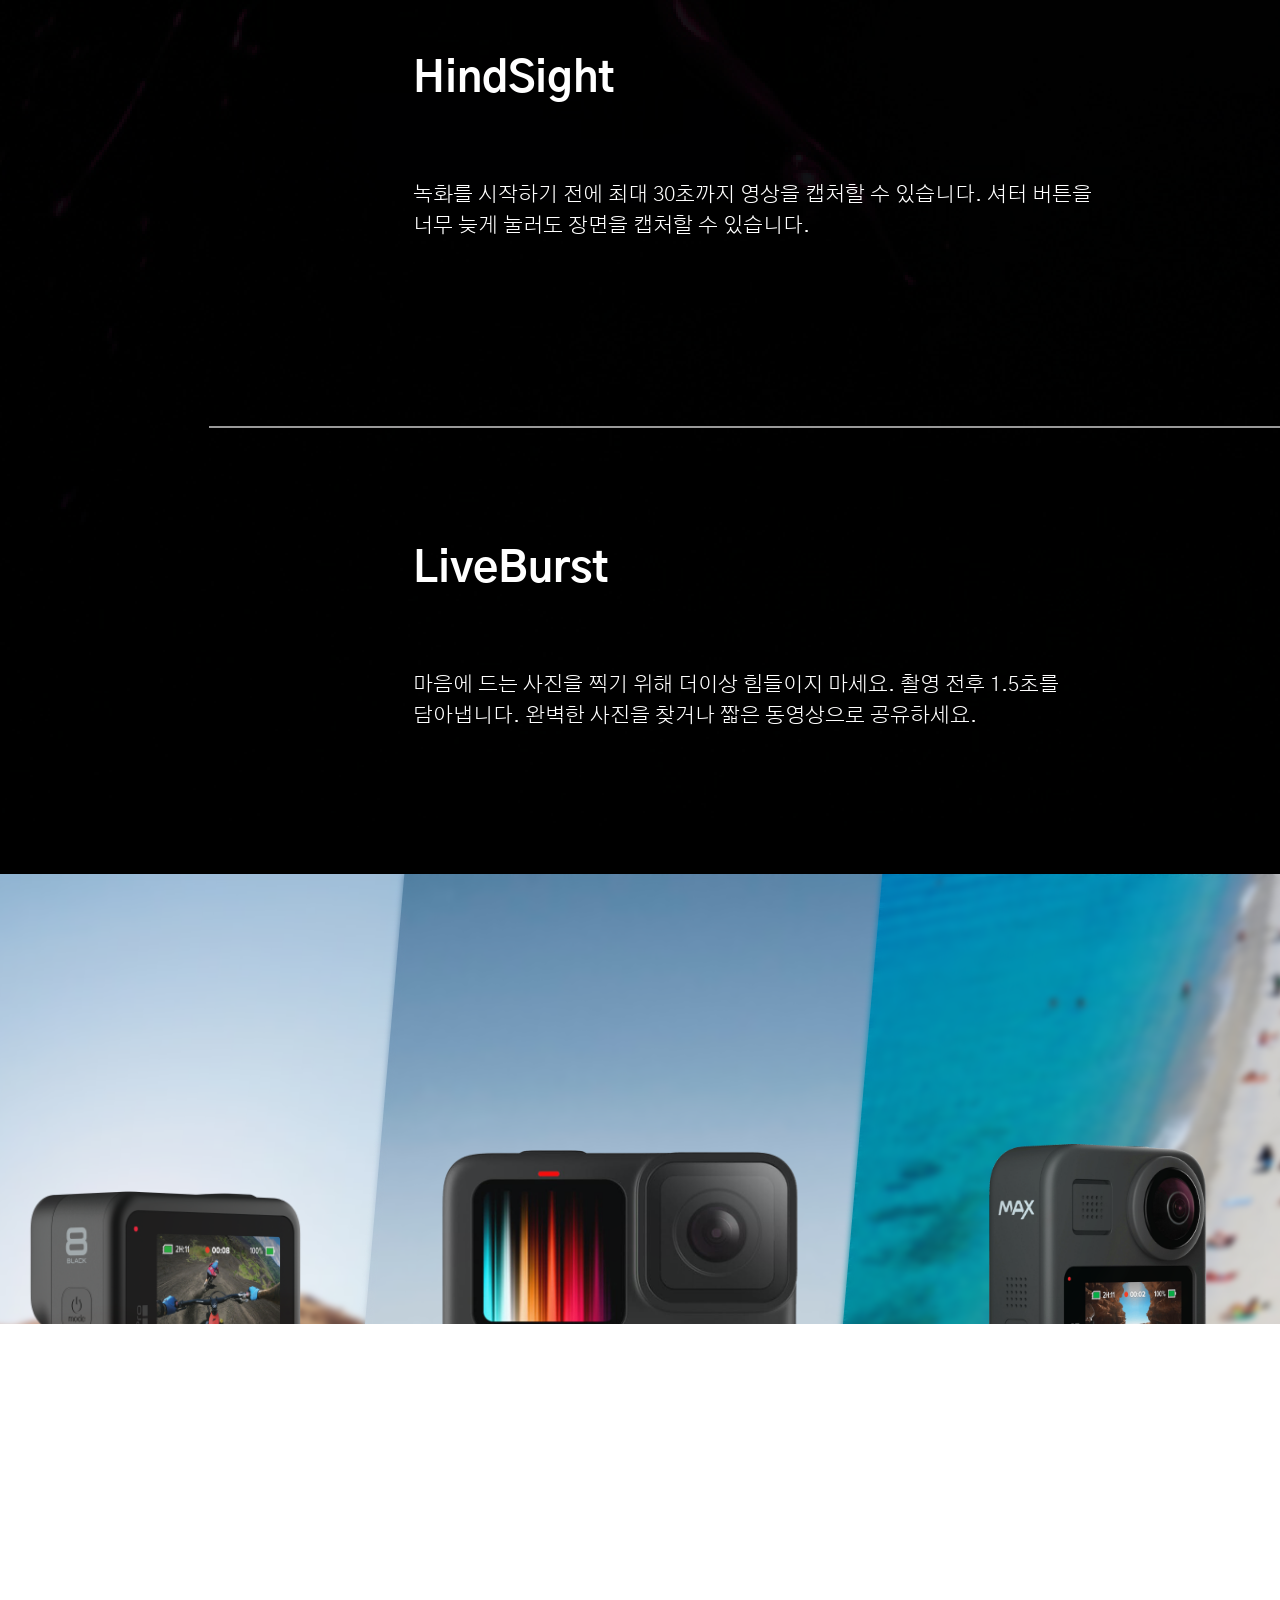
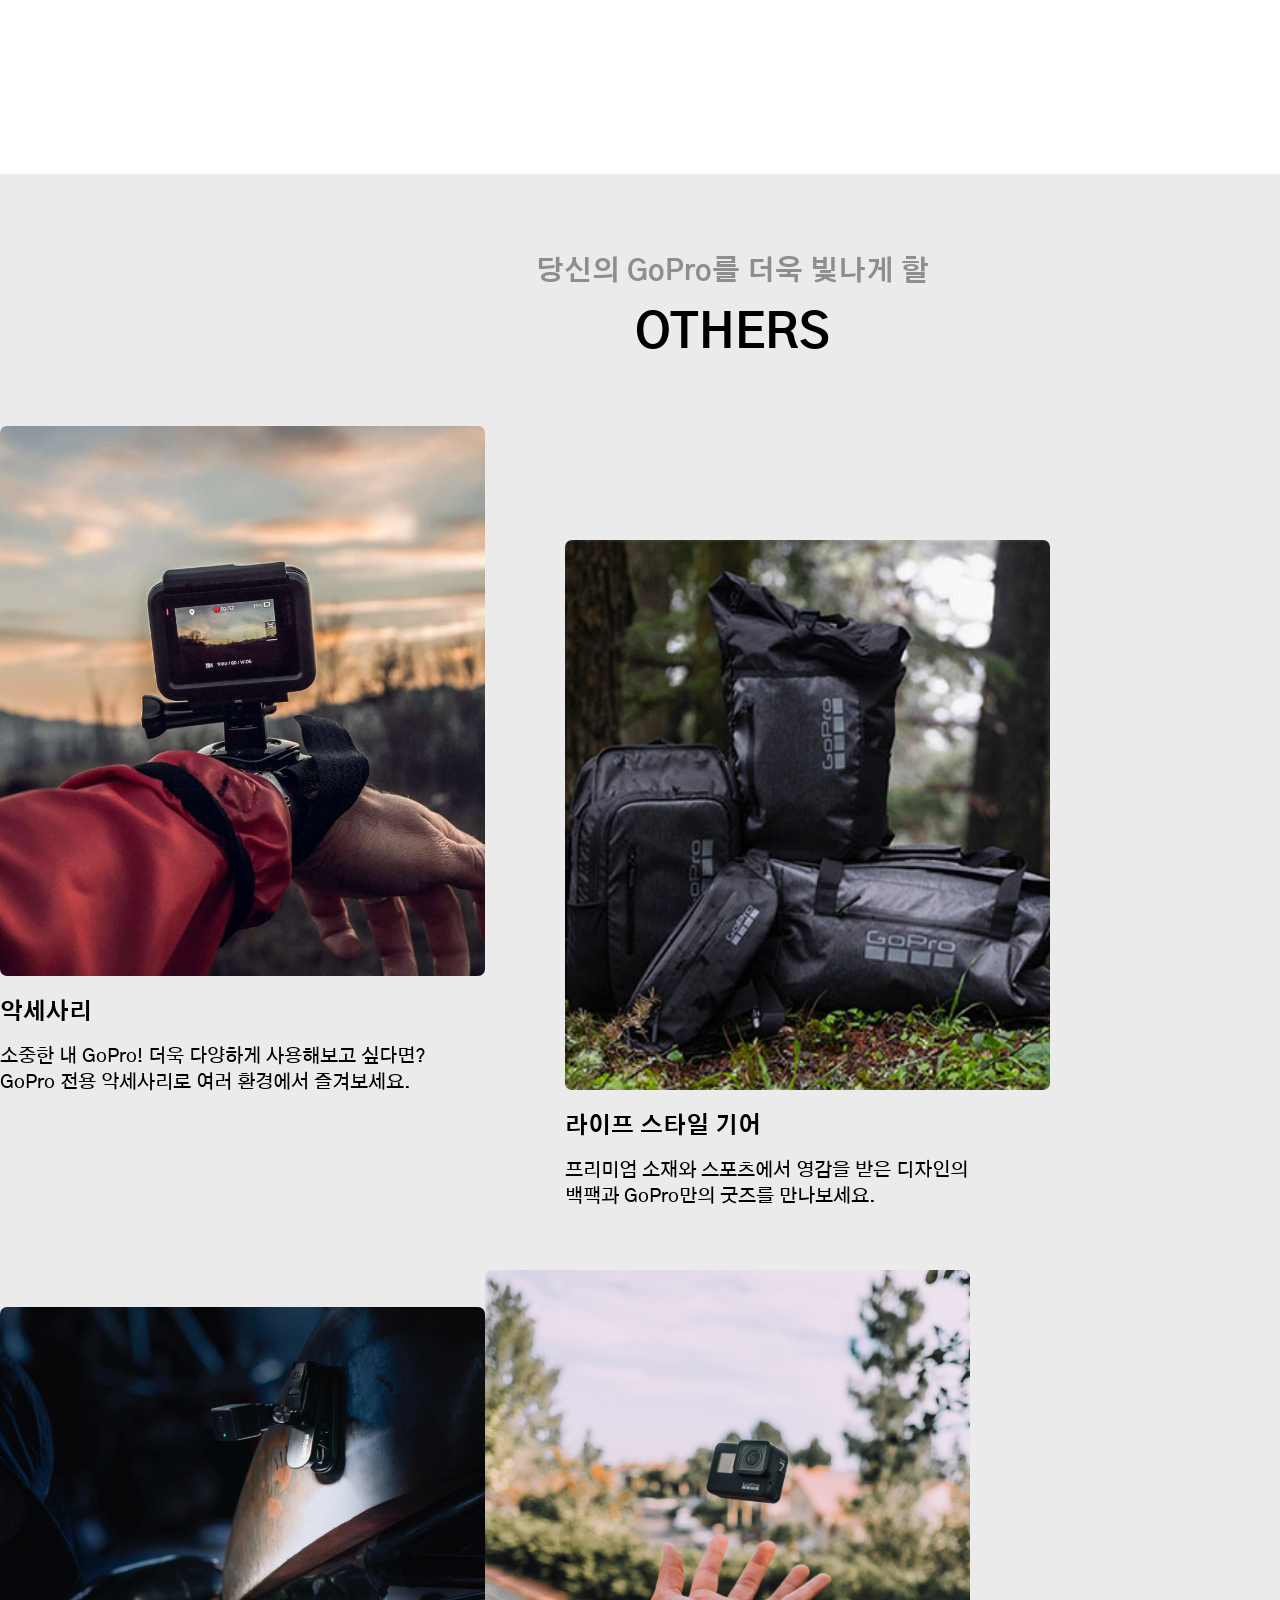
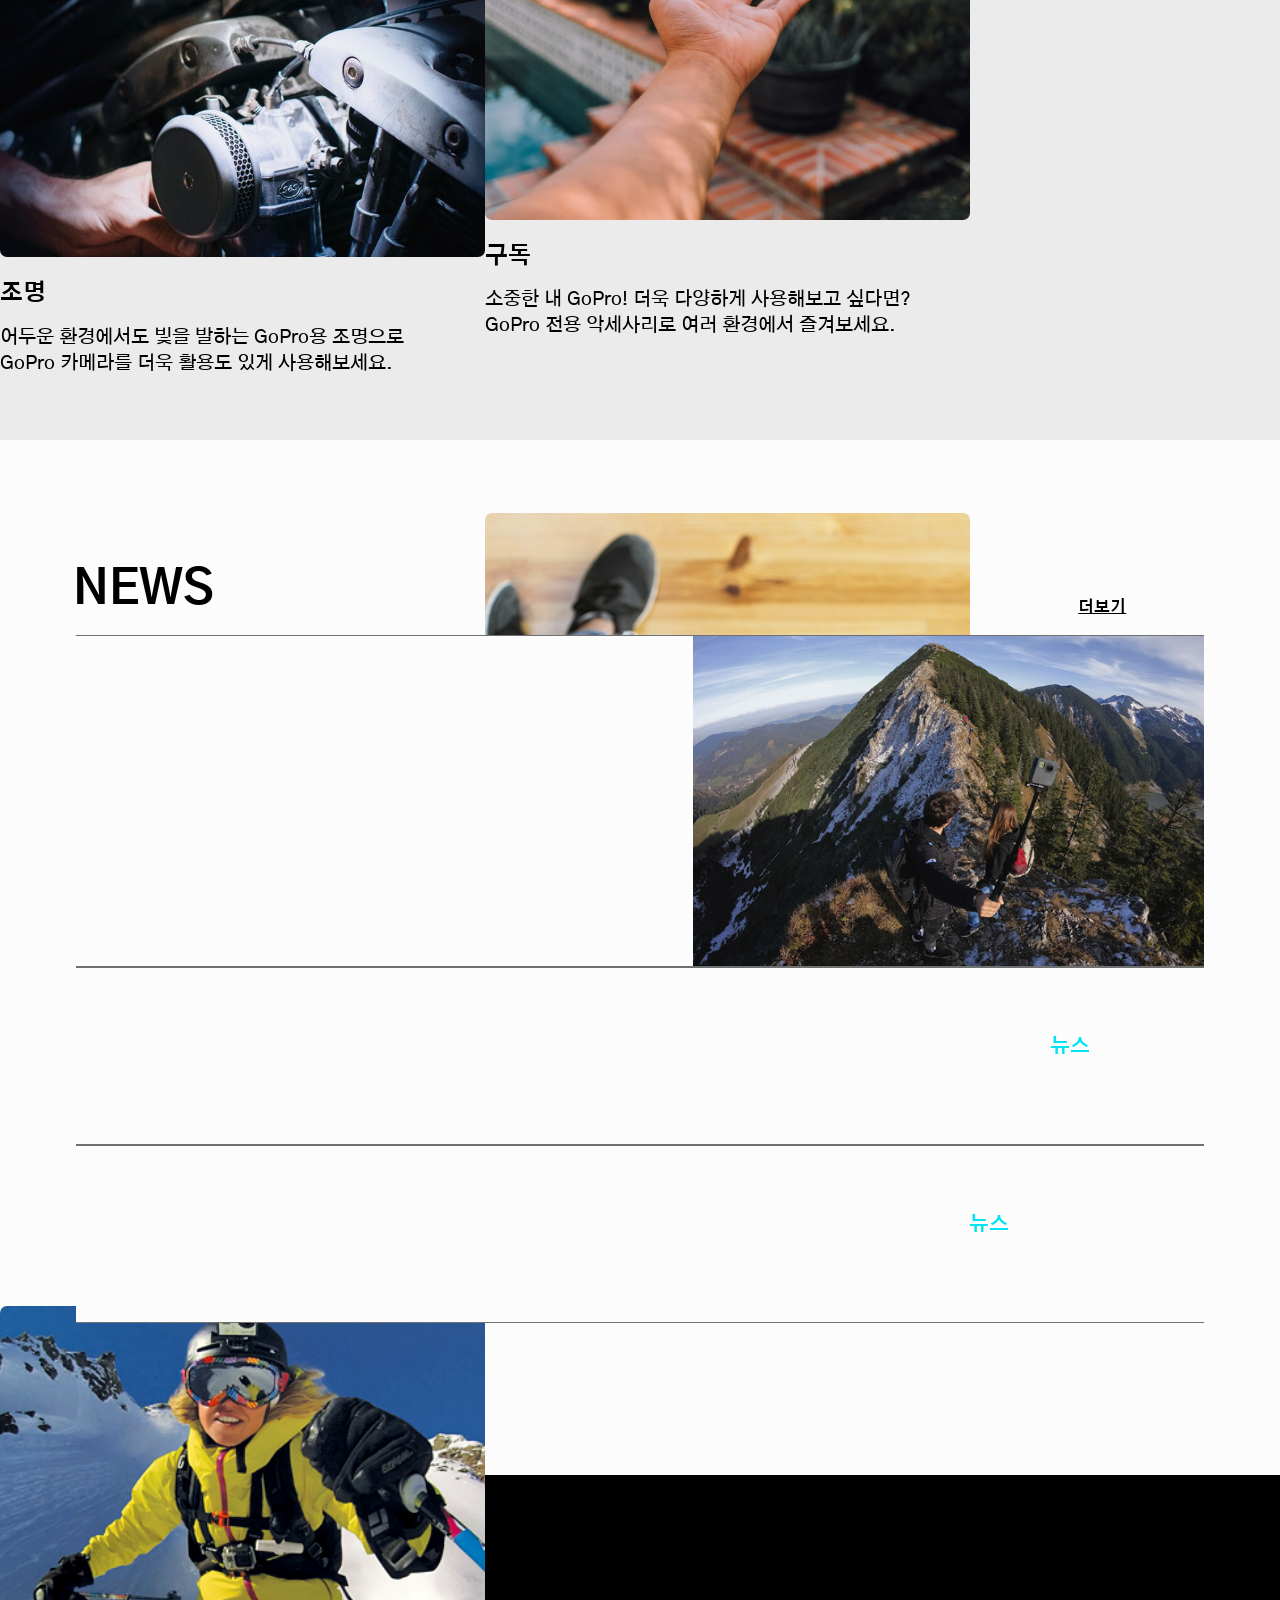
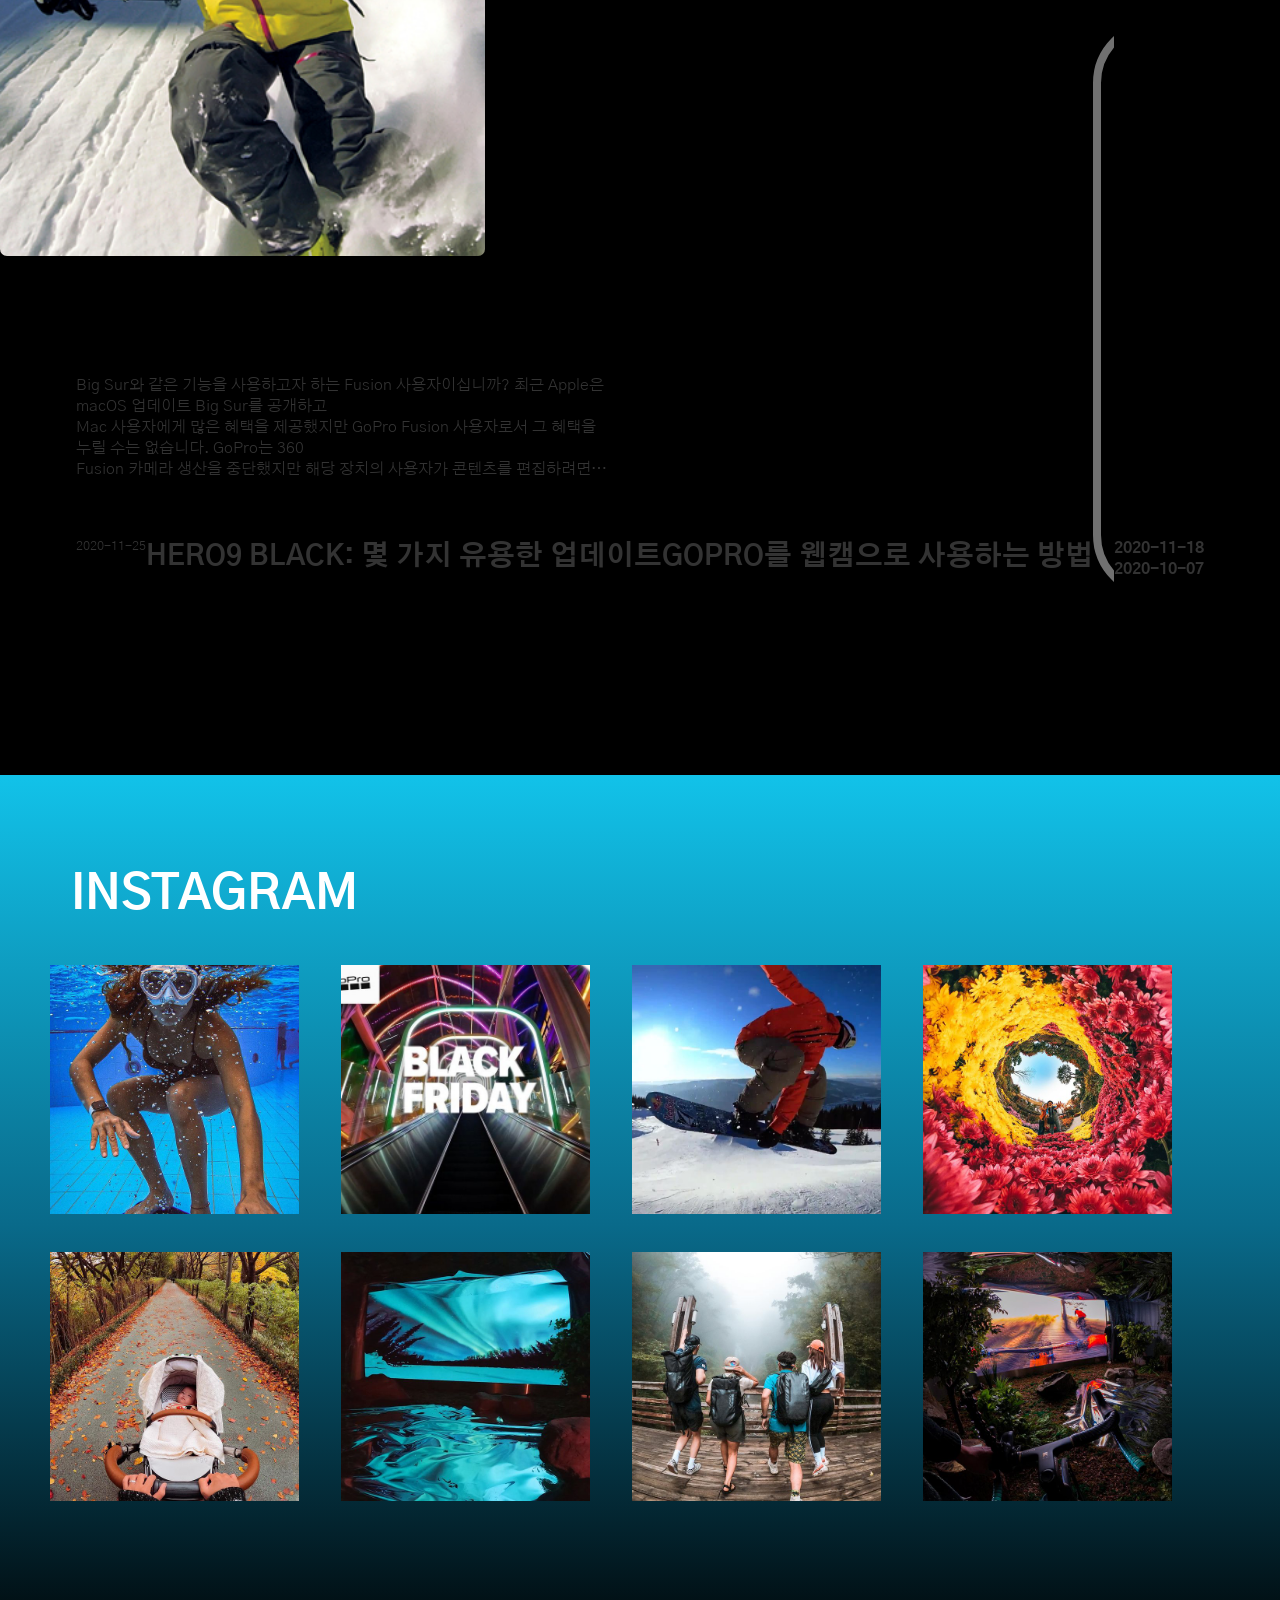
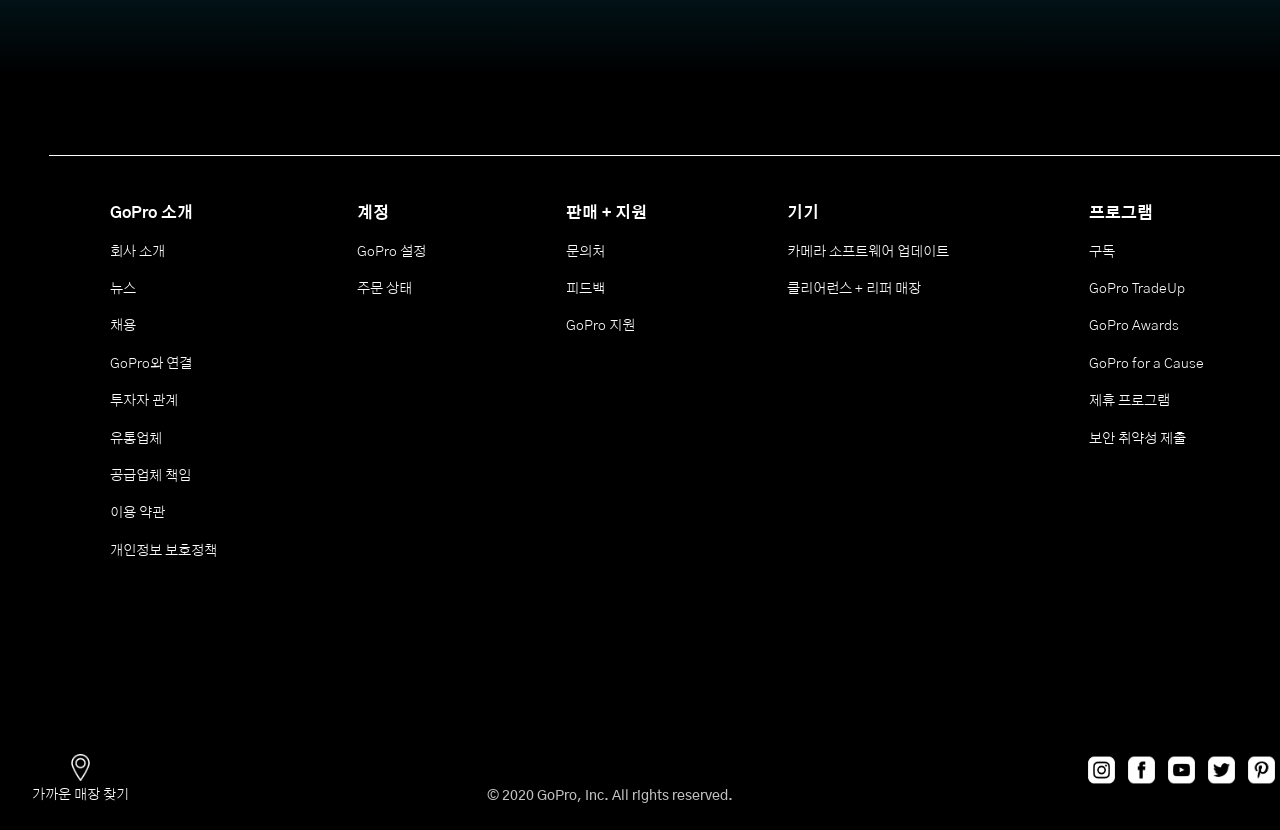
==== commit 4b0dc7b7: "768px vh 조정" ====
--- a/index.html
+++ b/index.html
@@ -504,8 +504,8 @@
                                         <p class="category">뉴스</p>
                                         <h5 class="tit">FUSION + MACOS 사용자를 위한 알림</h5>
                                         <p class="txt">Big Sur와 같은 기능을 사용하고자 하는 Fusion 사용자이십니까? 최근 Apple은 macOS 업데이트 Big
-                                            Sur를 공개하고 Mac 사용자에게 많은 혜택을 제공했지만 GoPro Fusion 사용자로서 그 혜택을 누릴 수는 없습니다. GoPro는
-                                            360 Fusion 카메라 생산을 중단했지만 해당 장치의 사용자가 콘텐츠를 편집하려면…</p>
+                                            Sur를 공개하고<br> Mac 사용자에게 많은 혜택을 제공했지만 GoPro Fusion 사용자로서 그 혜택을 누릴 수는 없습니다. GoPro는
+                                            360<br>Fusion 카메라 생산을 중단했지만 해당 장치의 사용자가 콘텐츠를 편집하려면…</p>
                                         <p class="date">2020-11-25</p>
                                         <div class="img">
                                             <img src="assets/img/main/news_cnt1x2.png" alt="산 정산에서 고프로 MAX를 들고 있는 남자">
@@ -517,7 +517,7 @@
                                         <p class="category">뉴스</p>
                                         <h5 class="tit">HERO9 BLACK: 몇 가지 유용한 업데이트</h5>
                                         <p class="txt">GoPro에서는 HERO9 Black이 전 세계 모든 곳에서 사랑받고 있다는 사실을 느끼고 있습니다.
-                                            HyperSmooth 3.0부터 5K 촬영까지 GoPro에서는 흥분되는 리뷰, 언박싱 그리고 기사를 확인했습니다.
+                                            HyperSmooth 3.0부터<br> 5K 촬영까지 GoPro에서는 흥분되는 리뷰, 언박싱 그리고 기사를 확인했습니다.
                                             <p class="date">2020-11-18</p>
                                             <div class="img">
                                                 <img src="assets/img/main/news_cnt2x2.png" alt="스탠딩 고프로의 모습">
@@ -528,8 +528,8 @@
                                     <a href="https://gopro.com/ko/kr/news">
                                         <p class="category">뉴스</p>
                                         <h5 class="tit">GOPRO를 웹캠으로 사용하는 방법</h5>
-                                        <p class="txt">요즘에는 필요한 화상 회의 형태가 저마다 다릅니다. 이제 HERO8 Black은 고화질 웹캠으로 작동하므로 홈스쿨링과
-                                            미술 교사부터 열정적인 요리사와 피트니스 강사에 이르기까지 자신의 작품을 보다 잘 보여주는 다양한 관점을 손쉽게 공유할 수 있습니다.
+                                        <p class="txt">요즘에는 필요한 화상 회의 형태가 저마다 다릅니다. 이제 HERO8 Black은 고화질 웹캠으로 작동하므로 홈스쿨링과<br>
+                                            미술 교사부터 열정적인 요리사와 피트니스 강사에 이르기까지 자신의 작품을 보다 잘 보여주는 다양한 관점을<br> 손쉽게 공유할 수 있습니다.
                                             또한 단지 고성능 웹캠을 찾고 있다면…</p>
                                         <p class="date">2020-10-07</p>
                                         <div class="img">
--- a/assets/css/main.css
+++ b/assets/css/main.css
@@ -16,7 +16,7 @@
     height: auto;
     top: 0;
     left: 0;
-    /* min-width: 100%; */
+    min-width: 100%;
     min-height: auto;
     z-index: -1; }
   #cnt1 .swiper-slide.slide2 {
@@ -41,17 +41,20 @@
     font-weight: 300;
     padding-bottom: 119px;
     letter-spacing: 0.75px; }
-  #cnt1 .swiper-slide > .txtbox > .linkWrapper > .innerWrapper > a {
+  #cnt1 .swiper-slide > .txtbox > .linkWrapper > .innerWrapper > a.viewBtn {
     position: relative;
     font-size: 33px;
     font-weight: 700;
-    letter-spacing: 0.89px; }
+    letter-spacing: 0.89px;
+    /* :hover::before {
+        content:""; position:absolute; height:1px; width:100%; top:0; left:0;
+    }    */ }
 #cnt1 .slide1 .txtbox .linkWrapper {
   position: relative; }
 #cnt1 .slide3 .simpleExplan {
   position: absolute;
-  bottom: 222px;
-  right: 167px;
+  bottom: 20%;
+  right: 7%;
   width: 615px;
   height: 106px;
   font-size: 18px;
@@ -642,7 +645,6 @@
   -o-background: linear-gradient(#12C2E9, #096A8A, #000000);
   -ms-background: linear-gradient(#12C2E9, #096A8A, #000000);
   background: linear-gradient(#12C2E9, #096A8A, #000000);
-  /* width: 100%; */
   height: 100vh;
   padding-top: 134px;
   margin: 0 auto; }
@@ -654,12 +656,11 @@
     position: relative; }
     #cnt7 .insta .instaWrap a {
       display: inline-block;
-      padding-top: 43px;
-      padding-right: 43px;
-      position: relative;
-      /* &:nth-child(5n) {padding-left: 261px;} */ }
+      margin-top: 43px;
+      margin-right: 43px;
+      position: relative; }
       #cnt7 .insta .instaWrap a:nth-child(4n) {
-        padding-right: 0; }
+        margin-right: 0; }
     #cnt7 .insta .instaWrap img {
       width: 320px;
       height: 320px;
@@ -791,7 +792,7 @@
 
   #cnt2 .newbie .newbieTxt > strong {
     top: 14.2361111111vw;
-    left: 10.0694444444vw;
+    left: 6%;
     font-size: 3.75vw;
     line-height: 4.1666666667vw; }
   #cnt2 .newbie .detailWrap {
@@ -822,7 +823,7 @@
 
   #cnt3 .camerasWrap {
     width: 115%;
-    height: 100vh;
+    height: 50vh;
     left: -6.8055555556vw; }
   #cnt3 .camera {
     width: 39.0625vw; }
@@ -993,8 +994,8 @@
       font-size: 3.75vw;
       padding-left: 5.5555555556vw; }
     #cnt7 .insta .instaWrap a {
-      padding-top: 2.9861111111vw;
-      padding-right: 2.9861111111vw; }
+      margin-top: 2.9861111111vw;
+      margin-right: 2.9861111111vw; }
       #cnt7 .insta .instaWrap a:nth-child(4n) {
         padding-right: 0; }
     #cnt7 .insta .instaWrap img {
@@ -1172,11 +1173,16 @@
     left: -17px;
     width: 117%; }
     #cnt3 #camera1 img {
+      -webkit-transform: skewX(0) skewY(5deg);
+      -moz-transform: skewX(0) skewY(5deg);
+      -o-transform: skewX(0) skewY(5deg);
+      -ms-transform: skewX(0) skewY(5deg);
+      transform: skewX(0) skewY(5deg);
       width: 211px;
       height: 211px;
-      left: 454px; }
+      left: 34% !important; }
   #cnt3 #camera2 {
-    top: 30.3333%;
+    top: 30.3%;
     left: 0;
     height: 39%; }
     #cnt3 #camera2 img {
@@ -1197,7 +1203,7 @@
       width: 135px;
       height: 31px;
       line-height: 31px;
-      bottom: 98px;
+      bottom: 13% !important;
       left: 366px;
       font-size: 10px;
       letter-spacing: 1.05; }
@@ -1212,7 +1218,7 @@
       transform: skewX(0) skewY(5deg);
       width: 176px;
       height: 207px;
-      left: 346px; }
+      left: 39% !important; }
 
   #cnt4 {
     height: auto;
@@ -1228,7 +1234,7 @@
       #cnt4 .category > strong {
         font-size: 3.6223958333vw; }
       #cnt4 .category .categoryOuterWrap {
-        height: 125.390625vw;
+        height: 68vh;
         width: 100.3125vw;
         overflow-x: auto; }
       #cnt4 .category .categoryInnerWrap {
@@ -1268,56 +1274,58 @@
         #cnt4 .category .categoryWrap:nth-of-type(3n) > div {
           padding-right: 0; }
 
-  #cnt5 .newsWrap {
-    width: 100%;
-    height: auto;
-    /* padding-left: 41.5px; */
-    padding-top: 145.5px; }
-    #cnt5 .newsWrap > strong {
-      font-size: 26px;
-      left: 50px;
-      top: 145px;
-      width: 70px;
-      height: 26px; }
-    #cnt5 .newsWrap > a {
-      top: 140px;
-      right: 70px;
-      width: 48px;
-      height: 18px; }
-    #cnt5 .newsWrap .newsCntWrap {
-      position: relative;
-      /* border-top: 1px solid #707070; border-bottom: 1px solid #707070;  */
-      width: 750px;
-      height: 785px;
-      padding: 85px 40px 0; }
-      #cnt5 .newsWrap .newsCntWrap ul li a {
-        height: 181px; }
-        #cnt5 .newsWrap .newsCntWrap ul li a .category {
-          font-size: 16px;
-          padding-bottom: 12px;
-          padding-top: 48.5px; }
-        #cnt5 .newsWrap .newsCntWrap ul li a h5 {
-          font-size: 24px;
-          padding-bottom: 34px; }
-        #cnt5 .newsWrap .newsCntWrap ul li a .date {
-          float: right; }
-        #cnt5 .newsWrap .newsCntWrap ul li a .img {
-          display: none; }
-        #cnt5 .newsWrap .newsCntWrap ul li a.on {
-          height: 328px; }
-          #cnt5 .newsWrap .newsCntWrap ul li a.on .txt {
-            padding-bottom: 64px;
-            line-height: 25px;
-            width: 643px; }
-          #cnt5 .newsWrap .newsCntWrap ul li a.on .date {
-            font-size: 13px;
-            padding-bottom: 42.5px; }
+  #cnt5 {
+    height: 100vh; }
+    #cnt5 .newsWrap {
+      width: 100%;
+      height: auto;
+      /* padding-left: 41.5px; */
+      padding-top: 145.5px; }
+      #cnt5 .newsWrap > strong {
+        font-size: 26px;
+        left: 50px;
+        top: 145px;
+        width: 70px;
+        height: 26px; }
+      #cnt5 .newsWrap > a {
+        top: 140px;
+        right: 70px;
+        width: 48px;
+        height: 18px; }
+      #cnt5 .newsWrap .newsCntWrap {
+        position: relative;
+        /* border-top: 1px solid #707070; border-bottom: 1px solid #707070;  */
+        width: 750px;
+        height: 785px;
+        padding: 85px 40px 0; }
+        #cnt5 .newsWrap .newsCntWrap ul li a {
+          height: 181px; }
+          #cnt5 .newsWrap .newsCntWrap ul li a .category {
+            font-size: 16px;
+            padding-bottom: 12px;
+            padding-top: 48.5px; }
+          #cnt5 .newsWrap .newsCntWrap ul li a h5 {
+            font-size: 24px;
+            padding-bottom: 34px; }
+          #cnt5 .newsWrap .newsCntWrap ul li a .date {
+            float: right; }
+          #cnt5 .newsWrap .newsCntWrap ul li a .img {
+            display: none; }
+          #cnt5 .newsWrap .newsCntWrap ul li a.on {
+            height: 328px; }
+            #cnt5 .newsWrap .newsCntWrap ul li a.on .txt {
+              padding-bottom: 64px;
+              line-height: 25px;
+              width: 643px; }
+            #cnt5 .newsWrap .newsCntWrap ul li a.on .date {
+              font-size: 13px;
+              padding-bottom: 42.5px; }
 
   #cnt6 {
-    height: 80vh; }
+    height: 55vh; }
     #cnt6 .video .marquee {
       font-size: 57px;
-      margin-bottom: 120px; }
+      margin-bottom: 20px; }
     #cnt6 .video .marquee p:after {
       padding-right: 50px; }
     #cnt6 .video .marquee p {
@@ -1325,7 +1333,7 @@
     #cnt6 .video .videoWrap {
       border: 6px solid #707070;
       width: 663px;
-      height: 480px; }
+      height: 375px; }
       #cnt6 .video .videoWrap .videoInner {
         padding-left: 81px;
         padding-top: 40px; }
@@ -1362,12 +1370,11 @@
         font-size: 26px;
         padding-left: 40px; }
       #cnt7 .insta .instaWrap a {
-        padding-top: 9px;
-        padding-right: 13px; }
+        margin-top: 9px;
+        margin-right: 13px; }
       #cnt7 .insta .instaWrap img {
         width: 154.2px;
-        height: 154.2px;
-        /* 호버넣기 */ } }
+        height: 154.2px; } }
 @media screen and (max-width: 414px) {
   #wrap {
     overflow: hidden; }
@@ -1894,9 +1901,15 @@
     left: -5.0527777778vw;
     width: 117%; }
     #cnt3 #camera1 img {
+      -webkit-transform: skewY(5deg) translateX(-50%);
+      -moz-transform: skewY(5deg) translateX(-50%);
+      -o-transform: skewY(5deg) translateX(-50%);
+      -ms-transform: skewY(5deg) translateX(-50%);
+      transform: skewY(5deg) translateX(-50%);
       width: 41.9083333333vw;
       height: 41.9083333333vw;
-      left: 51%; }
+      left: 53%;
+      top: 36%; }
   #cnt3 #camera2 {
     top: 29.3333%;
     left: 0;
@@ -1910,7 +1923,7 @@
       width: 49.0416666667vw;
       height: 34.775vw;
       left: 36%;
-      top: 17%; }
+      top: 18%; }
     #cnt3 #camera2 a {
       -webkit-transform: skewX(0) skewY(5deg);
       -moz-transform: skewX(0) skewY(5deg);
@@ -1920,7 +1933,7 @@
       width: 31.8027777778vw;
       height: 8.025vw;
       line-height: 8.025vw;
-      bottom: 14.2666666667vw;
+      bottom: 20%;
       left: 51.1222222222vw;
       font-size: 2.3777777778vw; }
   #cnt3 #camera3 {
@@ -1934,7 +1947,7 @@
       transform: skewX(0) skewY(5deg);
       width: 30.0194444444vw;
       height: 35.3694444444vw;
-      left: 44%;
+      left: 45%;
       top: 15%; }
 
   #cnt4 {
